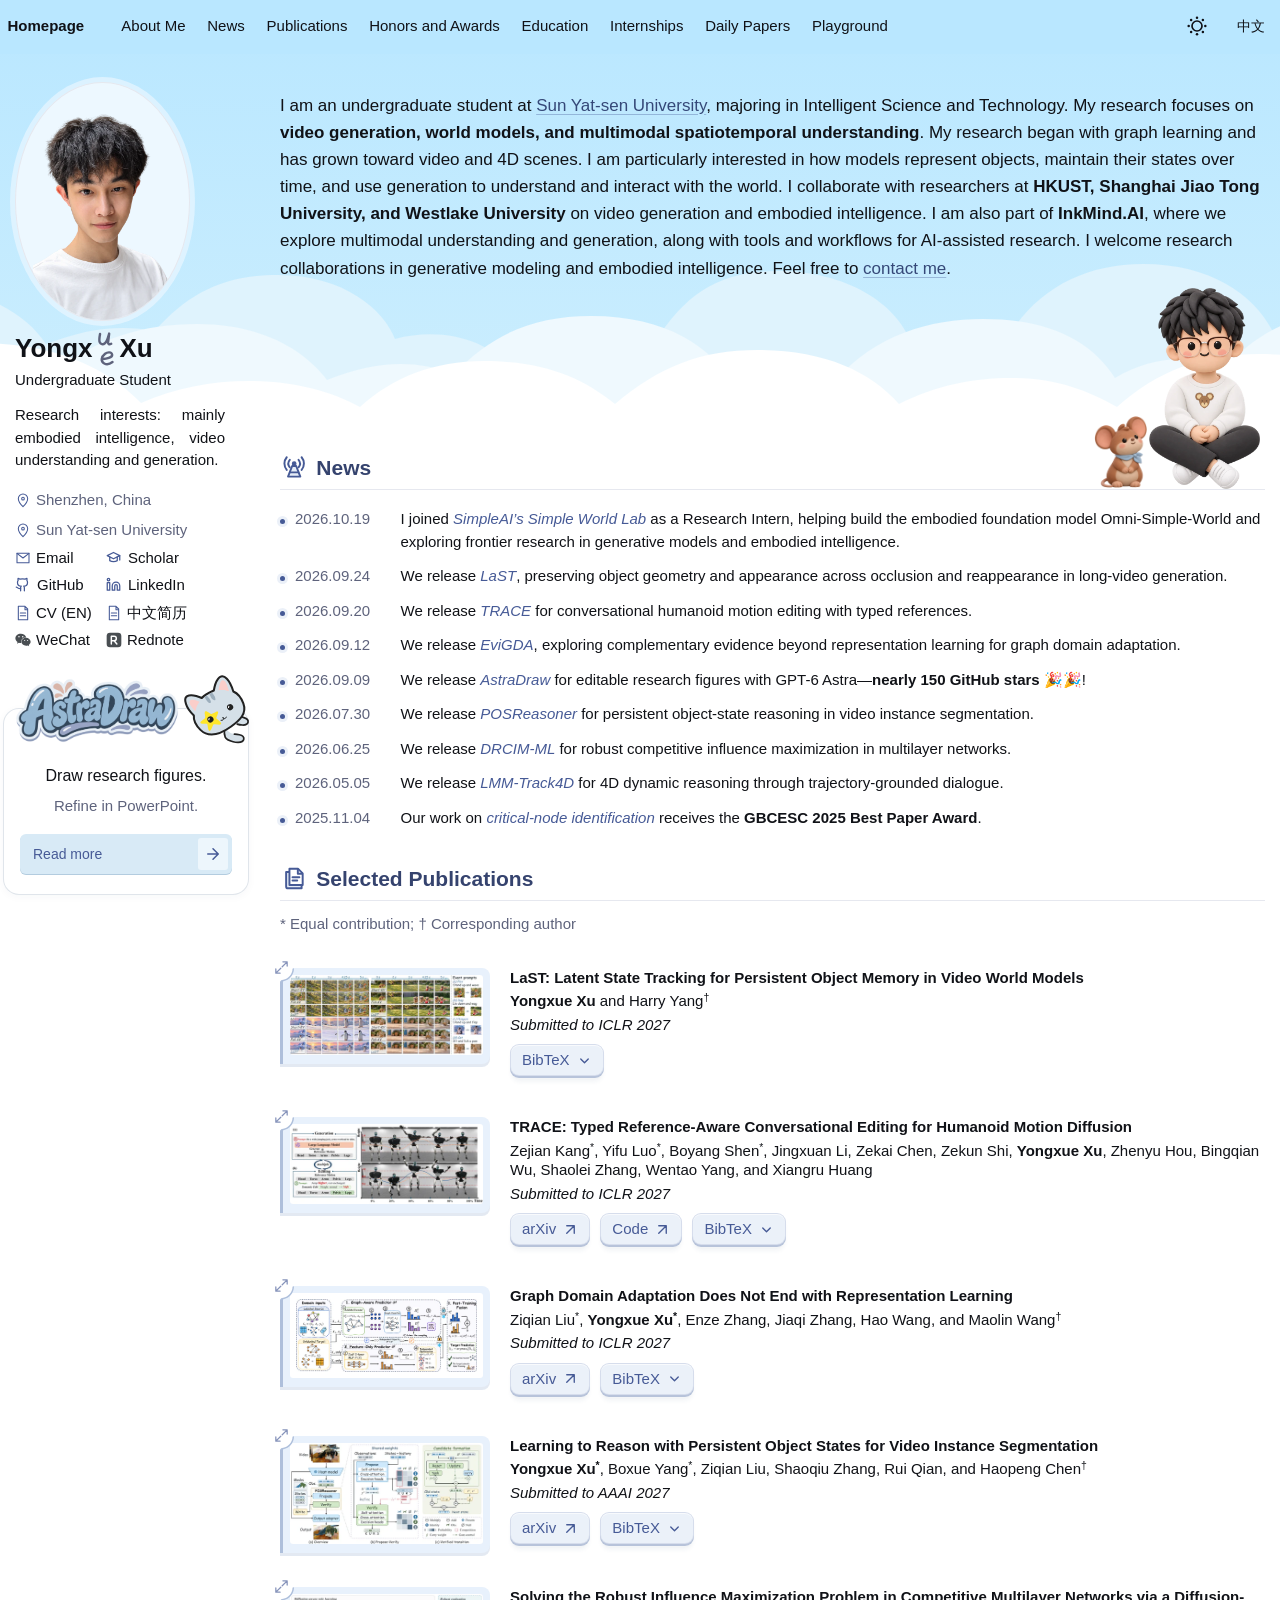
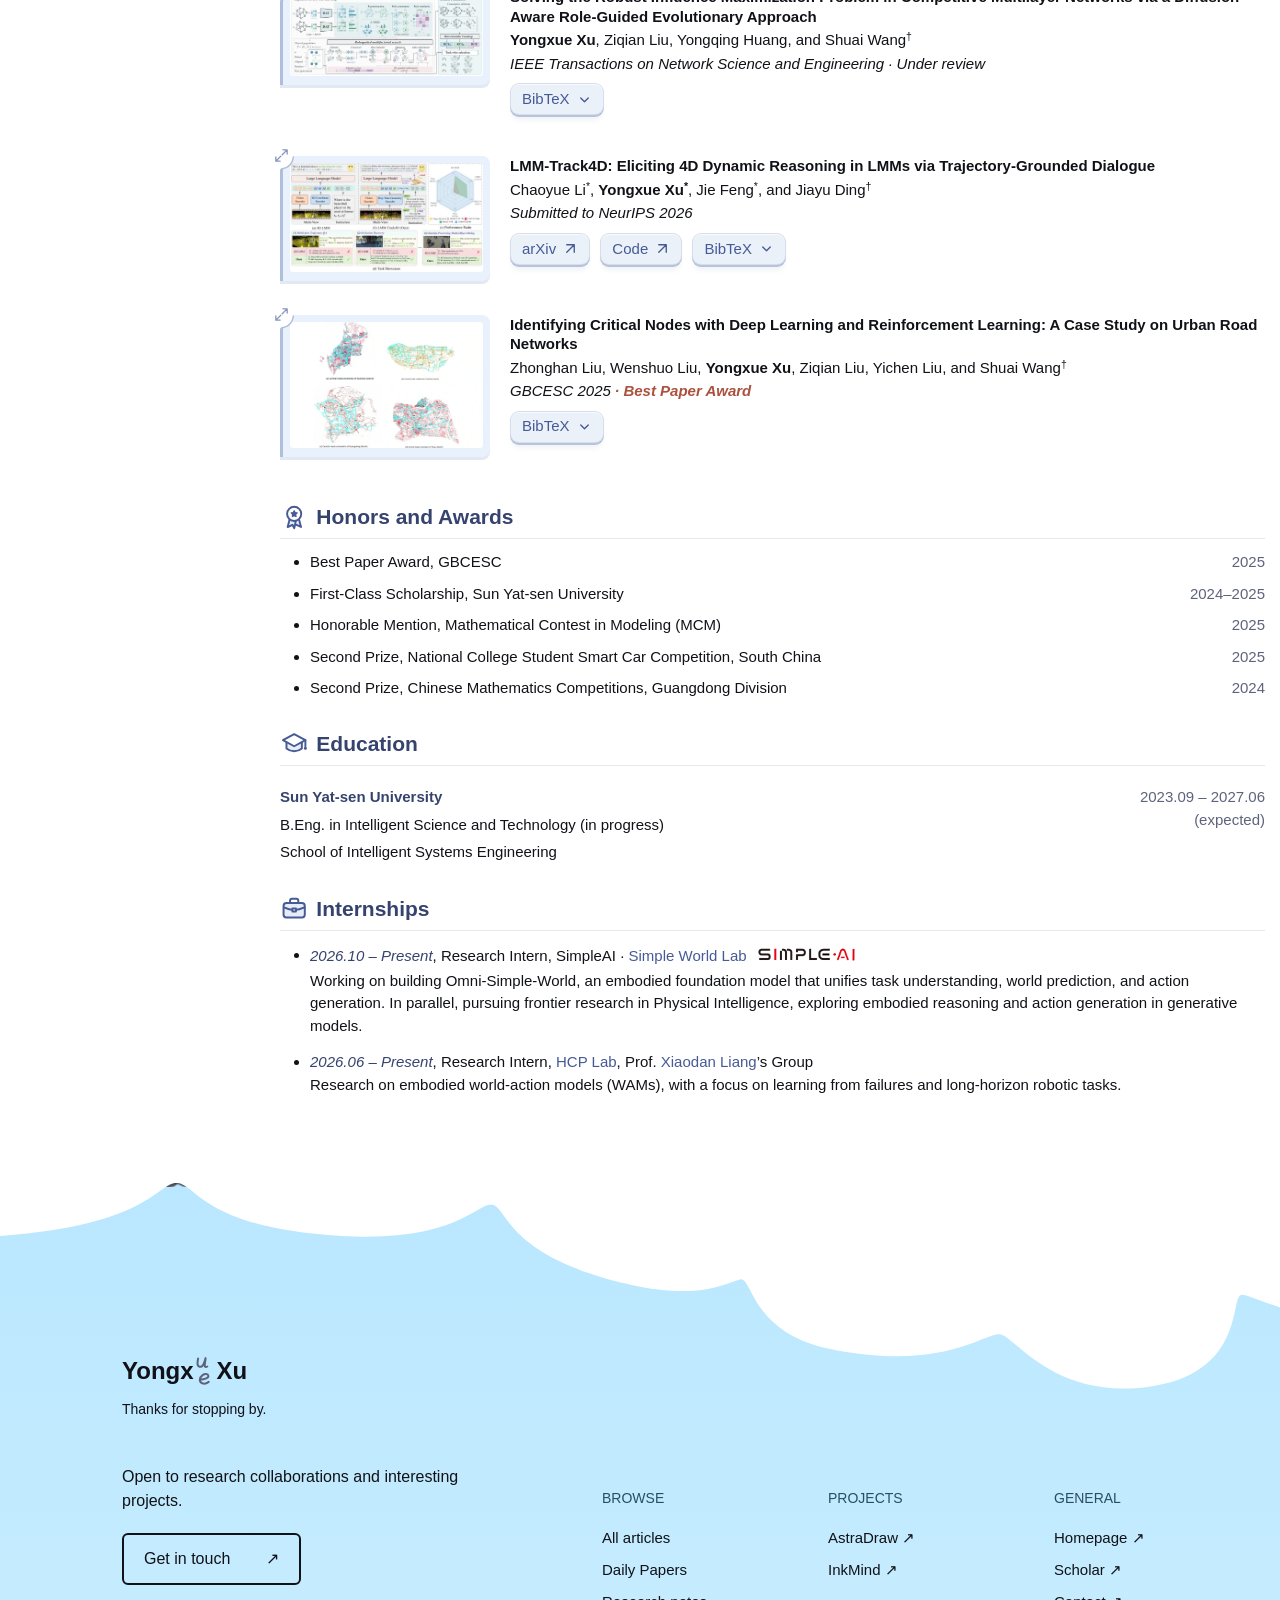
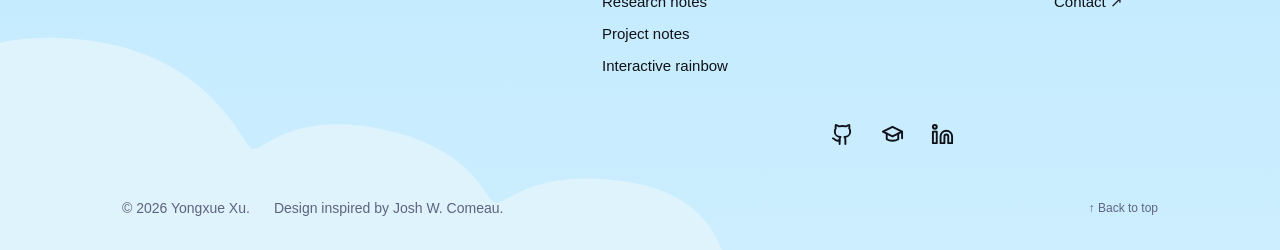
==== index.html @ 85bedcab "Justify research interests and avoid isolated final word" ====
<!doctype html>
<html lang="en"><head><meta charset="utf-8"><meta name="viewport" content="width=device-width, initial-scale=1"><title>Yongxue Xu - Homepage</title>
<meta name="description" content="Yongxue Xu, undergraduate at Sun Yat-sen University. Research in video generation, world models, and multimodal spatiotemporal understanding.">
<meta name="theme-color" content="#ffffff">
<script>(() => {
 let theme;
 try { theme = localStorage.getItem('academic-theme'); } catch {}
 if (theme !== 'light' && theme !== 'dark') theme = matchMedia('(prefers-color-scheme: dark)').matches ? 'dark' : 'light';
 document.documentElement.dataset.theme = theme;
 document.querySelector('meta[name="theme-color"]').content = theme === 'dark' ? '#1c1d20' : '#ffffff';
})();</script><script>try { if (!location.hash && !matchMedia('(prefers-reduced-motion: reduce)').matches && performance.getEntriesByType('navigation')[0]?.type !== 'back_forward') document.documentElement.dataset.homeEntry = 'ready'; } catch {}</script>
<link rel="canonical" href="https://jerrysnow.me/">
<meta property="og:title" content="Yongxue Xu - Homepage">
<meta property="og:description" content="Yongxue Xu, undergraduate at Sun Yat-sen University. Research in video generation, world models, and multimodal spatiotemporal understanding.">
<meta property="og:site_name" content="Yongxue Xu">
<meta property="og:url" content="https://jerrysnow.me/">
<meta property="og:type" content="website">
<script type="application/ld+json">{"@context": "https://schema.org", "@type": "WebSite", "@id": "https://jerrysnow.me/#website", "url": "https://jerrysnow.me/", "name": "Yongxue Xu", "alternateName": ["Yongxue Xu Homepage", "徐永雪"]}</script>
<link rel="icon" href="data:,"><link rel="stylesheet" href="morin-base.css?v=ab1dabcaa3b3"><link rel="stylesheet" href="style.css?v=3f8056dfbc49"><link rel="stylesheet" href="profile.css?v=5d947bba614d"><link rel="stylesheet" href="homepage-figures.css?v=1f57ede3fb94"><link rel="stylesheet" href="homepage-entry.css?v=0b73bcbe3b5f"><link rel="stylesheet" href="homepage-visual.css?v=2f1bb5382aaf"><script src="homepage-entry.js?v=cf152dd2c520" defer></script><script src="profile.js?v=5ad88fb411c4" defer></script><link rel="stylesheet" href="language-control.css?v=ee913818d95e"><link rel="stylesheet" href="homepage-nav.css?v=e2cf972ba251"><script src="homepage-nav.js?v=6d9ad29b4cbf" defer></script><script src="language-control.js?v=cddb643d28ec" defer></script><link rel="stylesheet" href="homepage-project.css?v=684bf86bdc39"><script src="homepage-project.js?v=39450704cdd8" defer></script><link rel="stylesheet" href="homepage-cat.css?v=adfba892cd41"><script src="homepage-cat.js?v=8e66e9520c12" defer></script><script src="paper-controls.js?v=69b3d9bdd065" defer></script><script src="site.js?v=22eb46f49121" defer></script><link rel="stylesheet" href="blog/icons.css?v=ea12366de164"><script src="blog/icons.js?v=697948d222ee" data-icons-scope="homepage" defer></script><link rel="stylesheet" href="blog/character.css?v=40e88186ac13"><link rel="stylesheet" href="blog/footer.css?v=79daea4914ca"><link rel="stylesheet" href="blog/identity.css?v=dd38e2857742"><link rel="stylesheet" href="homepage-icons.css?v=ea20f9d18337"><link rel="stylesheet" href="homepage-landscape.css?v=683fa32b75c2"><script src="blog/reading.js?v=8371930f481e" defer></script><link rel="stylesheet" href="blog/character-details.css?v=2bdf0156736a"><script src="blog/character-interaction.js?v=efecc22e4dc6" defer></script><script src="homepage-landscape.js?v=813610908067" defer></script><link rel="stylesheet" href="homepage-sections.css?v=486183217833"><script src="homepage-sections.js?v=96b10ab59267" defer></script></head>
<body id="top" class="academic-home"><div class="home-atmosphere" aria-hidden="true"><div class="home-horizon"><svg xmlns="http://www.w3.org/2000/svg" class="source-article-cloud" aria-hidden="true" viewBox="0 0 2600 210" width="2600" height="210" fill="none" aria-hidden="true">
<path class="home-cloud-distant" fill="var(--cloud-far)" d="M-100 210V116C-28 116 7 70 88 70C144 70 176 90 203 104C219 51 267 21 330 21C409 21 448 59 465 98C501 73 536 63 578 63C639 63 684 87 706 120C745 105 779 100 815 107C849 68 886 51 938 51C1004 51 1044 86 1055 115C1103 102 1152 117 1172 147C1230 113 1277 107 1315 118C1347 67 1382 47 1438 47C1505 47 1557 79 1571 119C1602 105 1640 105 1667 115C1695 66 1744 40 1803 40C1879 40 1924 79 1938 120C1977 92 2019 90 2052 99C2074 45 2130 19 2194 19C2270 19 2315 62 2328 107C2367 92 2411 100 2444 127C2497 95 2565 97 2700 120V210Z"/>
<path class="home-cloud-middle" fill="var(--cloud)" d="M-100 210V163C-11 163 52 117 141 117C210 117 248 136 280 155C309 109 361 88 416 88C494 88 544 116 565 156C613 131 670 129 715 149C754 114 805 100 857 100C919 100 963 124 987 156C1035 137 1074 135 1114 150C1152 110 1194 92 1251 92C1328 92 1370 124 1393 158C1430 146 1463 146 1496 156C1535 111 1590 95 1643 95C1711 95 1752 118 1775 154C1810 133 1851 129 1886 144C1923 99 1975 85 2027 85C2098 85 2132 119 2156 152C2205 131 2256 138 2282 154C2317 113 2374 100 2425 100C2510 100 2535 139 2570 155C2600 147 2655 155 2700 164V210Z"/>
<path class="home-cloud-front" fill="var(--bg)" d="M-100 210V183C-12 183 43 146 119 146C181 146 221 161 251 181C283 152 320 139 367 139C422 139 461 155 489 178C527 135 577 119 639 119C712 119 766 142 801 179C835 164 871 157 909 157C953 157 991 167 1020 183C1053 153 1094 137 1144 137C1203 137 1242 153 1275 180C1319 143 1360 126 1418 126C1483 126 1530 147 1559 180C1597 161 1633 154 1671 154C1715 154 1747 166 1777 183C1817 147 1862 130 1919 130C1981 130 2028 151 2060 181C2094 164 2132 155 2172 155C2219 155 2254 168 2282 184C2325 150 2369 138 2422 138C2491 138 2532 160 2563 184C2605 172 2649 174 2700 183V210Z"/>
</svg>
</div></div><div class="home-companion"><button class="scene-portrait home-character character-interactive" type="button"><span class="visually-hidden"><span data-en="Say hi to Jerry and give the mouse some cheese" data-zh="向 Jerry 打招呼，给小鼠一块奶酪">Say hi to Jerry and give the mouse some cheese</span></span><span class="character-layer character-layer--day"><img class="character-base" src="/assets/blog-character-white-glasses-v2.webp?v=1342f6666b50" alt="" width="397" height="720" decoding="async" draggable="false"><img class="character-expression" src="/assets/blog-character-white-glasses-happy-v2.webp?v=6861f7c022a5" alt="" width="397" height="720" decoding="async" draggable="false"><img class="character-greeting" src="/assets/character-wave-day.webp?v=d5bb3f0af913" alt="" width="397" height="720" decoding="async" draggable="false"></span><span class="character-layer character-layer--night"><img class="character-base" src="/assets/blog-character-white-glasses-night-v2.webp?v=46f1431ccb46" alt="" width="397" height="720" decoding="async" draggable="false"><img class="character-expression" src="/assets/blog-character-white-glasses-night-happy-v2.webp?v=daa34a20d571" alt="" width="397" height="720" decoding="async" draggable="false"><img class="character-greeting" src="/assets/character-wave-night.webp?v=6e66eee5efd6" alt="" width="397" height="720" decoding="async" draggable="false"></span><span class="character-stitch" aria-hidden="true"><svg class="character-stitch-art" viewBox="0 0 397 720" fill="none" preserveAspectRatio="xMidYMid meet" aria-hidden="true" focusable="false"><svg x="163" y="371" width="71" height="64" viewBox="0 0 64 58" fill="none">
<g stroke-linecap="round" stroke-linejoin="round">
<circle class="stitch-brown" cx="15" cy="16" r="12"/><circle class="stitch-brown" cx="49" cy="16" r="12"/>
<circle class="stitch-cream" cx="15" cy="16" r="7.5"/><circle class="stitch-cream" cx="49" cy="16" r="7.5"/>
<path class="stitch-brown" d="M16 30C16 20 22 14 32 14C42 14 48 20 48 30C48 41 41 50 32 53C23 50 16 41 16 30Z"/>
<path class="stitch-thread" d="M18.5 30C18.5 21.5 23.8 16.5 32 16.5C40.2 16.5 45.5 21.5 45.5 30C45.5 39.5 39.5 47 32 50.3C24.5 47 18.5 39.5 18.5 30Z"/>
<path class="stitch-cream" d="M22 38C24 34 28 35 32 38C36 35 40 34 42 38C44 44 37 49 32 49C27 49 20 44 22 38Z"/>
<path class="stitch-eye" d="M25 29V31M39 29V31"/>
<path class="stitch-nose" d="M29.5 38.5Q32 37 34.5 38.5Q34 42 32 42Q30 42 29.5 38.5Z"/>
</g></svg></svg></span><span class="character-hello" aria-hidden="true"><svg class="character-hello-cloud" viewBox="0 0 180 84" aria-hidden="true" focusable="false"><path d="M25 65C10 68 3 59 7 48C-2 37 5 22 20 22C22 7 40 2 53 11C65 0 86 2 94 11C107 2 128 7 133 18C150 14 163 27 159 40C162 48 169 53 179 52C174 65 161 64 150 59C141 72 123 73 111 66C97 79 77 78 65 69C50 78 34 75 25 65Z"/></svg><span class="character-hello-words"><span class="character-hello-hi">Hi,</span> I’m Jerry</span></span><span class="character-pet" aria-hidden="true"><span class="character-pet-frame character-pet-frame--rest"><img class="character-pet-art character-pet-art--day" src="/assets/mouse-companion-day.webp?v=f9f0299085df" width="470" height="640" alt="" draggable="false" decoding="async"><img class="character-pet-art character-pet-art--night" src="/assets/mouse-companion-night.webp?v=07bb78482b4f" width="470" height="640" alt="" draggable="false" decoding="async"></span><span class="character-pet-frame character-pet-frame--reach"><img class="character-pet-art character-pet-art--day" src="/assets/mouse-reach-day.webp?v=b84851614873" width="470" height="640" alt="" draggable="false" decoding="async"><img class="character-pet-art character-pet-art--night" src="/assets/mouse-reach-night.webp?v=90647d71d297" width="470" height="640" alt="" draggable="false" decoding="async"></span><span class="character-pet-frame character-pet-frame--lift"><img class="character-pet-art character-pet-art--day" src="/assets/mouse-lift-day.webp?v=9487c759bc76" width="470" height="640" alt="" draggable="false" decoding="async"><img class="character-pet-art character-pet-art--night" src="/assets/mouse-lift-night.webp?v=d668a58c2cda" width="470" height="640" alt="" draggable="false" decoding="async"></span><span class="character-pet-frame character-pet-frame--bite"><img class="character-pet-art character-pet-art--day" src="/assets/mouse-bite-day.webp?v=72d7b9c13938" width="470" height="640" alt="" draggable="false" decoding="async"><img class="character-pet-art character-pet-art--night" src="/assets/mouse-bite-night.webp?v=f47627fb4b5b" width="470" height="640" alt="" draggable="false" decoding="async"></span><span class="character-pet-frame character-pet-frame--chew"><img class="character-pet-art character-pet-art--day" src="/assets/mouse-chew-day.webp?v=3548aa931402" width="470" height="640" alt="" draggable="false" decoding="async"><img class="character-pet-art character-pet-art--night" src="/assets/mouse-chew-night.webp?v=f5d43f4fa8fb" width="470" height="640" alt="" draggable="false" decoding="async"></span><span class="character-discovery"><svg viewBox="0 0 24 40" fill="none"><path d="M12 5L12 24" stroke="currentColor" stroke-width="8" stroke-linecap="round"/><circle cx="12" cy="35" r="4" fill="currentColor"/></svg></span></span></button></div><a class="skip-link" href="#content">Skip to content</a>
<div class="masthead"><div class="masthead__inner-wrap"><nav class="greedy-nav" aria-label="Main navigation"><ul class="visible-links"><li class="masthead__menu-item"><a href="#about"><span data-en="Homepage" data-zh="主页">Homepage</span></a></li><li class="masthead__menu-item"><a href="#about"><span data-en="About Me" data-zh="关于我">About Me</span></a></li><li class="masthead__menu-item"><a href="#news"><span data-en="News" data-zh="动态">News</span></a></li><li class="masthead__menu-item"><a href="#publications"><span data-en="Publications" data-zh="论文">Publications</span></a></li><li class="masthead__menu-item"><a href="#honors"><span data-en="Honors and Awards" data-zh="荣誉与奖项">Honors and Awards</span></a></li><li class="masthead__menu-item"><a href="#education"><span data-en="Education" data-zh="教育经历">Education</span></a></li><li class="masthead__menu-item"><a href="#internships"><span data-en="Internships" data-zh="实习经历">Internships</span></a></li><li class="masthead__menu-item"><a href="daily/"><span data-en="Daily Papers" data-zh="每日论文">Daily Papers</span></a></li><li class="masthead__menu-item"><a class="blog-entry" href="blog/" aria-label="Playground"><span class="playground-word">Playground</span><svg class="playground-arrows" viewBox="0 0 36 12" aria-hidden="true"><path class="playground-arrow-main" d="M.75 6h10.5M6 .75 11.25 6 6 11.25"/><path class="playground-chevron playground-chevron--1" d="M15 10 19.5 5.5 15 1"/><path class="playground-chevron playground-chevron--2" d="M23 10 27.5 5.5 23 1"/><path class="playground-chevron playground-chevron--3" d="M31 10 35.5 5.5 31 1"/></svg></a></li></ul></nav><button id="theme-toggle" type="button" aria-label="Switch to dark mode" title="Switch to dark mode"><svg class="theme-icon theme-icon--moon" viewBox="0 0 24 24" fill="none" stroke="currentColor" stroke-width="1.7" stroke-linecap="round" stroke-linejoin="round" aria-hidden="true"><path d="M20.9 13a9 9 0 0 1-9.9-9.9A9 9 0 1 0 20.9 13Z"/></svg><svg class="theme-icon theme-icon--sun" viewBox="0 0 24 24" fill="none" stroke="currentColor" stroke-width="1.7" stroke-linecap="round" aria-hidden="true"><circle cx="12" cy="12" r="4"/><path d="M12 2v2m0 16v2M2 12h2m16 0h2M4.93 4.93l1.42 1.42m11.3 11.3 1.42 1.42M4.93 19.07l1.42-1.42m11.3-11.3 1.42-1.42"/></svg></button><button id="language" type="button" aria-label="切换到中文">中文</button></div></div>
<div id="main"><aside class="sidebar sticky" aria-label="Profile"><div class="profile_box"><div class="author__avatar"><div class="portrait-scene"><button class="portrait-toggle" type="button" aria-label="Show emoji portrait and university emblems" aria-pressed="false" aria-controls="profile-universities"><span class="portrait-frame"><img class="portrait portrait--photo" src="assets/previews/portrait-cv-480.webp?v=18deb32e2d54" srcset="assets/previews/portrait-cv-480.webp?v=18deb32e2d54 480w, assets/previews/portrait-cv-960.webp?v=3ec9421d5882 960w" sizes="(max-width:540px) 112px, (max-width:924px) 145px, (max-width:1279px) 160px, 175px" width="960" height="1280" alt="Yongxue Xu" fetchpriority="high" decoding="async"><img class="portrait portrait--extension" src="assets/previews/portrait-shirt-extension-v1-480.webp?v=e26aaf79d442" srcset="assets/previews/portrait-shirt-extension-v1-480.webp?v=e26aaf79d442 480w, assets/previews/portrait-shirt-extension-v1-960.webp?v=b915f8c48ef7 960w" sizes="(max-width:540px) 112px, (max-width:924px) 145px, (max-width:1279px) 160px, 175px" width="960" height="320" alt="" aria-hidden="true" decoding="async"><img class="portrait portrait--memoji" src="assets/previews/portrait-memoji-transparent-v1-480.webp?v=f8726b33f150" srcset="assets/previews/portrait-memoji-transparent-v1-480.webp?v=f8726b33f150 480w, assets/previews/portrait-memoji-transparent-v1-960.webp?v=01e0b23c78b8 960w" sizes="(max-width:540px) 112px, (max-width:924px) 145px, (max-width:1279px) 160px, 175px" width="960" height="1280" alt="" aria-hidden="true" decoding="async"></span><span class="portrait-sparkle" aria-hidden="true">✨</span></button><div id="profile-universities" class="portrait-universities" aria-hidden="true" inert><a class="portrait-university portrait-university--sjtu" href="https://www.sjtu.edu.cn/" target="_blank" rel="noopener noreferrer" aria-label="Shanghai Jiao Tong University" data-school-en="Shanghai Jiao Tong University" data-school-zh="上海交通大学" tabindex="-1"><span class="badge-response"><span class="badge-float"><img src="assets/universities/sjtu.svg?v=6ba82c7d992d" alt="" width="96" height="96"></span></span></a><a class="portrait-university portrait-university--westlake" href="https://www.westlake.edu.cn/" target="_blank" rel="noopener noreferrer" aria-label="Westlake University" data-school-en="Westlake University" data-school-zh="西湖大学" tabindex="-1"><span class="badge-response"><span class="badge-float"><img src="assets/universities/westlake.png?v=ed78d9d8a744" alt="" width="96" height="96"></span></span></a><a class="portrait-university portrait-university--sysu" href="https://www.sysu.edu.cn/" target="_blank" rel="noopener noreferrer" aria-label="Sun Yat-sen University" data-school-en="Sun Yat-sen University" data-school-zh="中山大学" tabindex="-1"><span class="badge-response"><span class="badge-float"><img src="assets/universities/sysu.png?v=e0b31f335ef3" alt="" width="96" height="96"></span></span></a><a class="portrait-university portrait-university--hkust" href="https://hkust.edu.hk/" target="_blank" rel="noopener noreferrer" aria-label="Hong Kong University of Science and Technology" data-school-en="Hong Kong University of Science and Technology" data-school-zh="香港科技大学" tabindex="-1"><span class="badge-response"><span class="badge-float"><img src="assets/universities/hkust.svg?v=ba46fa341555" alt="" width="96" height="96"></span></span></a></div></div></div>
<div class="author__content"><h1 class="author__name"><a class="identity identity--profile" href="/blog/" aria-label="Yongxue Xu — Blog"><span>Yongx</span><span class="name-monogram"><span class="name-monogram-text">ue</span><svg class="name-letter-u" width="16" height="14" viewBox="0 0 16 14" fill="none" aria-hidden="true" focusable="false"><path d="M3.1 2.5C2.7 4.6 2.1 7.4 2.8 9.2C3.4 10.9 5.5 11.4 7.1 10.1C9.1 8.5 9.8 4.9 10.6 2.1L9.7 9.4C9.6 10.8 10.6 11.5 12.3 10.5"/></svg><svg class="name-letter-e" width="16" height="14" viewBox="0 0 16 14" fill="none" aria-hidden="true" focusable="false"><path d="M3.2 7.4C6.4 7.6 11.8 6.2 11.4 3.8C11 1.5 7.7 1.5 5.6 3.1C2.2 5.7 1.9 9.6 4.9 11.1C7 12.2 9.5 11.6 11.7 9.9"/></svg></span><span>Xu</span></a></h1><p class="author__bio"><span data-en="Undergraduate Student" data-zh="本科生">Undergraduate Student</span></p></div>
<div class="author__urls-wrapper"><p class="research-interests"><span data-en="Research interests: mainly embodied intelligence, video understanding and generation." data-zh="研究兴趣主要包括具身智能、视频理解与生成。">Research interests: mainly embodied intelligence, video understanding and generation.</span></p><ul class="author__urls social-icons">
<li class="profile-location"><svg class="contact-icon" viewBox="0 0 24 24" fill="none" stroke="currentColor" stroke-width="1.6" stroke-linecap="round" stroke-linejoin="round" aria-hidden="true"><path d="M19 10c0 5-7 12-7 12S5 15 5 10a7 7 0 1 1 14 0Z"/><circle cx="12" cy="10" r="2"/></svg><span data-en="Shenzhen, China" data-zh="中国 · 深圳">Shenzhen, China</span></li>
<li class="profile-university"><a href="https://www.sysu.edu.cn/" target="_blank" rel="noopener"><svg class="contact-icon" viewBox="0 0 24 24" fill="none" stroke="currentColor" stroke-width="1.6" stroke-linecap="round" stroke-linejoin="round" aria-hidden="true"><path d="M19 10c0 5-7 12-7 12S5 15 5 10a7 7 0 1 1 14 0Z"/><circle cx="12" cy="10" r="2"/></svg><span data-en="Sun Yat-sen University" data-zh="中山大学">Sun Yat-sen University</span></a></li>
<li><a href="mailto:jiangjiangcheng753@gmail.com"><svg class="contact-icon" viewBox="0 0 24 24" fill="none" stroke="currentColor" stroke-width="1.6" stroke-linecap="round" stroke-linejoin="round" aria-hidden="true"><path d="M3 5h18v14H3z"/><path d="m3 5 9 7 9-7"/></svg>Email</a></li>
<li><a data-blog-social="scholar" href="https://scholar.google.com/citations?user=8PtwUrkAAAAJ&amp;hl=en" target="_blank" rel="noopener" aria-label="Google Scholar" title="Google Scholar"><svg class="contact-icon" viewBox="0 0 24 24" fill="none" stroke="currentColor" stroke-width="1.6" stroke-linecap="round" stroke-linejoin="round" aria-hidden="true"><path d="m2 9 10-5 10 5-10 5-10-5Z"/><path d="M6 11v6c4 3 8 3 12 0v-6M22 9v8"/></svg>Scholar</a></li>
<li><a data-blog-social="github" href="https://github.com/IamJerryXu" target="_blank" rel="noopener"><svg class="contact-icon" viewBox="0 0 24 24" fill="none" stroke="currentColor" stroke-width="1.6" stroke-linecap="round" stroke-linejoin="round" aria-hidden="true"><path d="M9 19c-5 2-5-2-7-2m14 5v-4c0-1-.3-2-1-2.5 3-.4 6-1.5 6-6A5 5 0 0 0 19.5 6c.2-1 .2-2-.2-3 0 0-1.3-.4-4.3 1a15 15 0 0 0-6 0C6 2.6 4.7 3 4.7 3c-.4 1-.4 2-.2 3A5 5 0 0 0 3 9.5c0 4.5 3 5.6 6 6-.7.5-1 1.5-1 2.5v4"/></svg>GitHub</a></li>
<li><a data-blog-social="linkedin" href="https://www.linkedin.com/in/%E6%B0%B8%E9%9B%AA-%E5%BE%90-6340a4415/" target="_blank" rel="noopener"><svg class="contact-icon" viewBox="0 0 24 24" fill="none" stroke="currentColor" stroke-width="1.6" stroke-linecap="round" stroke-linejoin="round" aria-hidden="true"><rect x="3" y="3" width="18" height="18" rx="2"/><path d="M7 10v7M7 7v.2M11 17v-7m0 3c0-4 6-4 6 0v4"/></svg>LinkedIn</a></li>
<li><a href="cv/en/" target="_blank" rel="noopener"><svg class="contact-icon" viewBox="0 0 24 24" fill="none" stroke="currentColor" stroke-width="1.6" stroke-linecap="round" stroke-linejoin="round" aria-hidden="true"><path d="M5 2h10l4 4v16H5zM15 2v5h4M8 12h8M8 16h8"/></svg>CV (EN)</a></li>
<li><a href="cv/zh/" target="_blank" rel="noopener" lang="zh-CN"><svg class="contact-icon" viewBox="0 0 24 24" fill="none" stroke="currentColor" stroke-width="1.6" stroke-linecap="round" stroke-linejoin="round" aria-hidden="true"><path d="M5 2h10l4 4v16H5zM15 2v5h4M8 12h8M8 16h8"/></svg>中文简历</a></li>
<li><button id="wechat-open" type="button" aria-haspopup="dialog" aria-controls="wechat-dialog"><img class="contact-icon" src="assets/wechat.svg" alt="" aria-hidden="true"><span data-en="WeChat" data-zh="微信">WeChat</span></button></li>
<li><a href="https://xhslink.cn/o/60IapESrKEh" target="_blank" rel="noopener noreferrer"><img class="contact-icon" src="assets/rednote.svg" alt="" aria-hidden="true"><span data-en="Rednote" data-zh="小红书">Rednote</span></a></li>
</ul></div>
<section class="home-project-note home-project-promo" aria-labelledby="home-project-heading"><button class="home-cat-button" type="button"><span class="visually-hidden"><span data-en="Pet the gray cat" data-zh="摸摸小灰猫">Pet the gray cat</span></span><!-- Cat geometry and expressions adapted from Josh W. Comeau, /about-josh/. Gray palette and narrow-column layout adapted for this site. -->
<svg xmlns="http://www.w3.org/2000/svg" viewBox="0 0 399 410" fill="none" class="home-cat-art" aria-hidden="true" focusable="false" style="--color-outline:#222;overflow:visible" data-source="https://www.joshwcomeau.com/about-josh/">
  <g id="home-cat-fixed-paws">
    <path fill="#d5e0e8" d="M350.844 376.47c-4.779 29.526-96.148 5.616-96.148 5.616l-16-33 6-41.5S252.824 329.583 281 344c35 0 72.133 18.331 69.844 32.47z" />
    <path stroke="var(--color-outline)" stroke-linecap="round" stroke-linejoin="round" stroke-width="10" d="M296.06 347.518s59.563-.574 54.784 28.952c-4.779 29.526-62.617 15.22-62.617 15.22s-39.03-10.104-46.531-27.104c-7.5-17-4-50-4-50" />
    <path fill="#d5e0e8" d="M375.738 277.062c-6.754 29.138-63.499 10.973-63.499 10.973l10.787-43.544s59.466 3.433 52.712 32.571z" />
    <path stroke="var(--color-outline)" stroke-linecap="round" stroke-linejoin="round" stroke-width="10" d="M312.239 288.035s56.745 18.165 63.499-10.973c6.754-29.138-52.712-32.571-52.712-32.571" />
  </g>
  <g id="home-cat-head" class="home-cat-head" style="transform-origin:center center">
    <g id="home-cat-head-base">
      <path fill="#d5e0e8" stroke="var(--color-outline)" stroke-linecap="round" stroke-linejoin="round" stroke-width="12" d="M274.468 303.833c-60.778 43.563-129.657 65.408-178.119 18.305-26.47-25.729-42.082-49.209-38.523-84.759 0 0-37.906-37.801-46.532-69.205-2.506-9.126-4.576-13.051-4.23-23.862.178-5.547.863-9.34 4.594-13.45 3.29-3.626 3.88-4.176 7.277-6.287 27.27-16.945 85.464 10.596 85.464 10.596 12.343-13.177 48.735-34.45 64.037-41.187a117.579 117.579 0 016.462-2.618s7.051-45.275 23.845-67.732c3.92-5.243 7.63-9.46 13.442-12.473 4.667-2.42 6.793-3.702 12.039-3.36 7.976.52 18.023 5.12 27.152 14.328 21.538 21.729 38.142 74.419 38.142 74.419 33.625 14.091 46.474 37.476 58.623 69.682 22.716 60.217-21.362 100.11-73.673 137.603z" />
      <path fill="#FFE62A" d="M121.285 226.052l2.934 18.675s.195 1.469-.02 4.328c-.295 3.932-4.711 7.243-4.711 7.243l-18.487 14.723s-5.796 5.247-4.917 9.529c.946 4.603 11.435 5.835 11.435 5.835l23.879-.812s1.811-.574 4.525 2.05c2.714 2.623 3.176 19.065 6.392 29.473 1.495 4.839 3.745 10.436 8.427 10.947 5.173.565 10.48-11.912 10.48-11.912l7.247-17.988s2.917-6.874 4.457-8.164c2.179-1.825 9.616-.581 9.616-.581l26.047 2.163s7.636-.971 9.233-5.197c1.685-4.46-5.449-12.258-5.449-12.258s-7.962-7.281-14.755-12.41l-.153-.116c-2.508-1.893-7.71-5.82-7.984-7.235-.28-1.444 6.518-19.16 6.518-19.16 1.423-4.965 6.914-15.509 3.452-18.862-2.496-2.417-7.195-1.474-12.77.377-5.575 1.852-18.327 9.235-18.327 9.235s-6.735 2.985-9.502 2.662c-2.476-.289-5.152-2.187-5.152-2.187l-15.996-10.56s-8.083-4.952-12.413-2.536c-4.563 2.545-4.006 12.738-4.006 12.738z" />
      <path fill="#FBCECA" d="M37.232 175.569c9.985 16.071 29.58 38.132 29.58 38.132s5.462-22.101 9.784-32.569c3.9-9.444 15.327-23.651 15.327-23.651s-38.205-19.234-54.514-9.1c0 0-10.162 11.118-.177 27.188zM245.347 44.637c8.883 16.705 19.002 51.084 19.002 51.084s-19.89-5.545-31.096-7.073c-10.111-1.378-30.042.504-30.042.504s4.152-48.922 21.071-57.916c0 0 12.181-3.304 21.065 13.401z" />
    </g>
    <g id="home-cat-normal" class="home-cat-expression home-cat-normal">
      <circle cx="155.264" cy="260.614" r="18" fill="var(--color-outline)" transform="rotate(-31.855 155.264 260.614)" />
      <circle cx="270.781" cy="188.838" r="18" fill="var(--color-outline)" transform="rotate(-31.855 270.781 188.838)" />
      <path stroke="#fff" stroke-linecap="round" stroke-width="6" d="M146.036 262.816s-.397-1.904.201-4.05c.528-1.895 1.407-2.836 1.407-2.836" />
      <path stroke="#fff" stroke-linecap="round" stroke-width="6" d="M261.553 191.04s-.397-1.904.201-4.049c.529-1.896 1.408-2.837 1.408-2.837" />
      <path stroke="#000" stroke-linecap="round" stroke-linejoin="round" stroke-width="5" d="M217.525 266.078s11.053.41 13.475-4.841c2.146-4.654-3.2-12.728-3.2-12.728s6.088 7.999 11.269 7.715c5.202-.286 9.034-9.146 9.034-9.146" />
    </g>
    <g id="home-cat-happy" class="home-cat-expression home-cat-happy">
      <path stroke="var(--color-outline)" stroke-linecap="round" stroke-width="10" d="M261.103 201.517s-5.373-17.544 3.012-23.054c8.385-5.509 22.359 7.292 22.359 7.292M145.58 273.284s-5.895-17.201 3.012-23.054c8.908-5.853 22.36 7.292 22.36 7.292" />
      <path fill="#222" stroke="#222" d="M241.341 270.302c-8.392 6.39-14.988-4.228-14.988-4.228l5.489-11.062 12.349-.019s5.541 8.919-2.85 15.309z" />
      <path fill="#FF9BA7" d="M241.16 258.641c2.332 3.753.885 6.514-1.93 8.263-2.815 1.749-5.931 1.823-8.263-1.93-2.331-3.753-1.94-8.213.875-9.962 2.815-1.749 6.987-.124 9.318 3.629z" />
      <path stroke="#000" stroke-linecap="round" stroke-linejoin="round" stroke-width="5" d="M217.525 266.078s11.053.41 13.475-4.841c2.146-4.654-3.2-12.728-3.2-12.728s6.088 7.999 11.269 7.715c5.202-.286 9.034-9.146 9.034-9.146" />
    </g>
    <g id="home-cat-playful" class="home-cat-expression home-cat-playful">
      <circle cx="155.264" cy="260.614" r="18" fill="var(--color-outline)" transform="rotate(-31.855 155.264 260.614)" />
      <circle cx="270.781" cy="188.838" r="18" fill="var(--color-outline)" transform="rotate(-31.855 270.781 188.838)" />
      <path fill="var(--color-outline)" stroke="#FFE62A" stroke-linecap="round" stroke-width="4" d="M133.292 233.912a6 6 0 10-.613 11.984l43.772 2.239a6 6 0 00.613-11.984l-43.772-2.239z" />
      <path fill="var(--color-outline)" stroke="#d5e0e8" stroke-linecap="round" stroke-width="4" d="M240.665 198.667a6 6 0 0011.312 4.005l14.628-41.316a6 6 0 00-11.312-4.005l-14.628 41.316z" />
      <path stroke="var(--color-outline)" stroke-linecap="round" stroke-width="6" d="M229.53 239.92c-7.904.659-17.202 5.019-15.148 11.299 1.61 4.924 9.162 6.158 12.348 6.461.691.066 1.171.782.975 1.448-.924 3.136-2.431 10.696 4.223 11.415 8.417.911 10.515-9.837 10.515-9.837" />
    </g>
    <g id="home-cat-forehead-stripes">
      <path fill="#9caebc" d="M143.161 160.731c-10.609-7.581-23.023-31.06-23.023-31.06s3.91-3.612 6.679-5.539c2.427-1.688 6.51-3.844 6.51-3.844s20.42 18.604 23.37 32.45c.953 4.474 1.849 8.219-.752 10.81-3.256 3.244-8.316.376-12.784-2.817zM169.264 144.092c-10.337-8.398-20.028-33.143-20.028-33.143s4.438-2.596 7.376-4.253c2.575-1.452 7.234-3.56 7.234-3.56s18.321 19.668 20.017 34.1c.534 4.543 1.397 8.197-1.436 10.532-3.548 2.922-8.9-.213-13.163-3.676z" />
    </g>
  </g>
</svg></button><h2 id="home-project-heading" class="astra-promo-heading"><a class="astra-sticker" href="/blog/astradraw/"><img class="astra-word astra-sticker-image" src="assets/astradraw-sticker-soft-blue-v2.webp" width="1774" height="887" alt="AstraDraw" decoding="async"></a></h2><p class="astra-summary"><span class="astra-summary-lead"><span data-en="Draw research figures." data-zh="用 Astra 画科研图。">Draw research figures.</span></span><span class="astra-summary-detail"><span data-en="Refine in PowerPoint." data-zh="在 PowerPoint 中细修。">Refine in PowerPoint.</span></span></p><div class="astra-promo-action"><a class="astra-promo-link" href="/blog/astradraw/"><span aria-hidden="true"><svg viewBox="0 0 24 24" fill="none" stroke="currentColor" stroke-width="2" stroke-linecap="round" stroke-linejoin="round"><path d="M5 12h13m-6-7 7 7-7 7"/></svg></span><span><span data-en="Read more" data-zh="了解更多">Read more</span></span></a></div></section>
</div></aside>
<main class="page" id="content"><div class="page__inner-wrap"><div class="page__content">
<section id="about" aria-label="About Me"><p><span data-en="I am an undergraduate student at &lt;a href=&quot;https://www.sysu.edu.cn/&quot; target=&quot;_blank&quot; rel=&quot;noopener&quot;&gt;Sun Yat-sen University&lt;/a&gt;, majoring in Intelligent Science and Technology. My research focuses on &lt;strong&gt;video generation, world models, and multimodal spatiotemporal understanding&lt;/strong&gt;." data-zh="我是&lt;a href=&quot;https://www.sysu.edu.cn/&quot; target=&quot;_blank&quot; rel=&quot;noopener&quot;&gt;中山大学&lt;/a&gt;智能科学与技术专业本科生，研究兴趣主要集中在&lt;strong&gt;视频生成、世界模型与多模态时空理解&lt;/strong&gt;。">I am an undergraduate student at <a href="https://www.sysu.edu.cn/" target="_blank" rel="noopener">Sun Yat-sen University</a>, majoring in Intelligent Science and Technology. My research focuses on <strong>video generation, world models, and multimodal spatiotemporal understanding</strong>.</span> <span data-en="My research began with graph learning and has grown toward video and 4D scenes. I am particularly interested in how models represent objects, maintain their states over time, and use generation to understand and interact with the world." data-zh="我的研究从图学习出发，逐渐延伸到视频与 4D 场景。我关注模型如何表示对象、持续维护对象状态，以及如何通过生成来理解世界并与之交互。">My research began with graph learning and has grown toward video and 4D scenes. I am particularly interested in how models represent objects, maintain their states over time, and use generation to understand and interact with the world.</span> <span data-en="I collaborate with researchers at &lt;strong&gt;HKUST, Shanghai Jiao Tong University, and Westlake University&lt;/strong&gt; on video generation and embodied intelligence. I am also part of &lt;strong&gt;InkMind.AI&lt;/strong&gt;, where we explore multimodal understanding and generation, along with tools and workflows for AI-assisted research." data-zh="目前，我与&lt;strong&gt;香港科技大学、上海交通大学和西湖大学&lt;/strong&gt;的研究者合作，开展视频生成与具身智能研究。我也是 &lt;strong&gt;InkMind.AI&lt;/strong&gt; 的一员，与伙伴们共同探索多模态理解与生成，以及 AI 辅助科研工具与工作流。">I collaborate with researchers at <strong>HKUST, Shanghai Jiao Tong University, and Westlake University</strong> on video generation and embodied intelligence. I am also part of <strong>InkMind.AI</strong>, where we explore multimodal understanding and generation, along with tools and workflows for AI-assisted research.</span> <span data-en="I welcome research collaborations in generative modeling and embodied intelligence. Feel free to &lt;a href=&quot;mailto:jiangjiangcheng753@gmail.com&quot;&gt;contact me&lt;/a&gt;." data-zh="欢迎生成式模型与具身智能方向的科研合作，欢迎通过&lt;a href=&quot;mailto:jiangjiangcheng753@gmail.com&quot;&gt;邮件联系我&lt;/a&gt;。">I welcome research collaborations in generative modeling and embodied intelligence. Feel free to <a href="mailto:jiangjiangcheng753@gmail.com">contact me</a>.</span></p></section>
<section id="news"><h2><span data-en="News" data-zh="动态">News</span></h2><ul class="news-list"><li><time datetime="2026-10-19">2026.10.19</time><div><span data-en="I joined &lt;a href=&quot;https://cloud.simpleai.tech/simple-world-lab/&quot; target=&quot;_blank&quot; rel=&quot;noopener noreferrer&quot;&gt;SimpleAI’s Simple World Lab&lt;/a&gt; as a Research Intern, helping build the embodied foundation model Omni-Simple-World and exploring frontier research in generative models and embodied intelligence." data-zh="加入 &lt;a href=&quot;https://cloud.simpleai.tech/simple-world-lab/&quot; target=&quot;_blank&quot; rel=&quot;noopener noreferrer&quot;&gt;SimpleAI · Simple World Lab&lt;/a&gt; 担任研究实习生，参与构建具身基础模型 Omni-Simple-World，并开展生成式模型与具身智能方向的前沿研究。">I joined <a href="https://cloud.simpleai.tech/simple-world-lab/" target="_blank" rel="noopener noreferrer">SimpleAI’s Simple World Lab</a> as a Research Intern, helping build the embodied foundation model Omni-Simple-World and exploring frontier research in generative models and embodied intelligence.</span></div></li><li><time datetime="2026-09-24">2026.09.24</time><div><span data-en="We release &lt;a href=&quot;#last&quot;&gt;LaST&lt;/a&gt;, preserving object geometry and appearance across occlusion and reappearance in long-video generation." data-zh="我们发布了 &lt;a href=&quot;#last&quot;&gt;LaST&lt;/a&gt;，在长视频生成中保持对象遮挡或离开视野后重现时的几何与外观一致性。">We release <a href="#last">LaST</a>, preserving object geometry and appearance across occlusion and reappearance in long-video generation.</span></div></li><li><time datetime="2026-09-20">2026.09.20</time><div><span data-en="We release &lt;a href=&quot;#trace&quot;&gt;TRACE&lt;/a&gt; for conversational humanoid motion editing with typed references." data-zh="我们发布了 &lt;a href=&quot;#trace&quot;&gt;TRACE&lt;/a&gt;，通过类型化参照实现对话式人形动作编辑。">We release <a href="#trace">TRACE</a> for conversational humanoid motion editing with typed references.</span></div></li><li><time datetime="2026-09-12">2026.09.12</time><div><span data-en="We release &lt;a href=&quot;#evigda&quot;&gt;EviGDA&lt;/a&gt;, exploring complementary evidence beyond representation learning for graph domain adaptation." data-zh="我们发布了 &lt;a href=&quot;#evigda&quot;&gt;EviGDA&lt;/a&gt;，通过互补证据融合，将图领域适应延伸到表示学习之外。">We release <a href="#evigda">EviGDA</a>, exploring complementary evidence beyond representation learning for graph domain adaptation.</span></div></li><li><time datetime="2026-09-09">2026.09.09</time><div><span data-en="We release &lt;a href=&quot;https://github.com/IamJerryXu/AstraDraw&quot; target=&quot;_blank&quot; rel=&quot;noopener noreferrer&quot;&gt;AstraDraw&lt;/a&gt; for editable research figures with GPT-6 Astra—&lt;strong&gt;nearly 150 GitHub stars&lt;/strong&gt; 🎉🎉!" data-zh="我们发布了 &lt;a href=&quot;https://github.com/IamJerryXu/AstraDraw&quot; target=&quot;_blank&quot; rel=&quot;noopener noreferrer&quot;&gt;AstraDraw&lt;/a&gt;，面向 GPT-6 Astra 的可编辑科研绘图工作流，已收获&lt;strong&gt;近 150 GitHub stars&lt;/strong&gt; 🎉🎉！">We release <a href="https://github.com/IamJerryXu/AstraDraw" target="_blank" rel="noopener noreferrer">AstraDraw</a> for editable research figures with GPT-6 Astra—<strong>nearly 150 GitHub stars</strong> 🎉🎉!</span></div></li><li><time datetime="2026-07-30">2026.07.30</time><div><span data-en="We release &lt;a href=&quot;#posreasoner&quot;&gt;POSReasoner&lt;/a&gt; for persistent object-state reasoning in video instance segmentation." data-zh="我们发布了 &lt;a href=&quot;#posreasoner&quot;&gt;POSReasoner&lt;/a&gt;，通过持久对象状态推理改善视频实例分割中的身份保持。">We release <a href="#posreasoner">POSReasoner</a> for persistent object-state reasoning in video instance segmentation.</span></div></li><li><time datetime="2026-06-25">2026.06.25</time><div><span data-en="We release &lt;a href=&quot;#influence&quot;&gt;DRCIM-ML&lt;/a&gt; for robust competitive influence maximization in multilayer networks." data-zh="我们发布了 &lt;a href=&quot;#influence&quot;&gt;DRCIM-ML&lt;/a&gt;，研究多层网络中的鲁棒竞争影响力最大化。">We release <a href="#influence">DRCIM-ML</a> for robust competitive influence maximization in multilayer networks.</span></div></li><li><time datetime="2026-05-05">2026.05.05</time><div><span data-en="We release &lt;a href=&quot;#track4d&quot;&gt;LMM-Track4D&lt;/a&gt; for 4D dynamic reasoning through trajectory-grounded dialogue." data-zh="我们发布了 &lt;a href=&quot;#track4d&quot;&gt;LMM-Track4D&lt;/a&gt;，通过轨迹对话实现 4D 动态推理。">We release <a href="#track4d">LMM-Track4D</a> for 4D dynamic reasoning through trajectory-grounded dialogue.</span></div></li><li><time datetime="2025-11-04">2025.11.04</time><div><span data-en="Our work on &lt;a href=&quot;#road&quot;&gt;critical-node identification&lt;/a&gt; receives the &lt;strong&gt;GBCESC 2025 Best Paper Award&lt;/strong&gt;." data-zh="我们的&lt;a href=&quot;#road&quot;&gt;关键节点识别&lt;/a&gt;研究获得 &lt;strong&gt;GBCESC 2025 最佳论文奖&lt;/strong&gt;。">Our work on <a href="#road">critical-node identification</a> receives the <strong>GBCESC 2025 Best Paper Award</strong>.</span></div></li></ul></section>
<section id="publications"><h2><span data-en="Selected Publications" data-zh="代表论文">Selected Publications</span></h2><p class="publication-note"><span data-en="* Equal contribution; † Corresponding author" data-zh="* 共同一作；† 通讯作者">* Equal contribution; † Corresponding author</span></p><article class="paper" id="last">
 <button class="figure-button" type="button" data-figure="assets/last-demo.png" data-caption="LaST: Latent State Tracking for Persistent Object Memory in Video World Models" aria-label="Enlarge figure: LaST"><span class="figure-curl" aria-hidden="true"></span><img src="assets/previews/last-420.webp?v=36189abf19d5" srcset="assets/previews/last-420.webp?v=36189abf19d5 420w, assets/previews/last-630.webp?v=d62a67b92ada 630w" sizes="(max-width:540px) 190px, (min-width:925px) and (max-width:1279px) 175px, 210px" width="630" height="262" alt="LaST overview" loading="lazy" decoding="async"></button>
 <div class="paper-body"><h3>LaST: Latent State Tracking for Persistent Object Memory in Video World Models</h3><p class="authors"><strong>Yongxue Xu</strong> and Harry Yang<sup>&dagger;</sup></p><p class="venue"><span data-en="Submitted to ICLR 2027" data-zh="已投稿 ICLR 2027">Submitted to ICLR 2027</span></p>
 <div class="paper-links"><details class="citation"><summary class="paper-control"><span class="paper-control-face"><span>BibTeX</span><svg class="paper-control-icon paper-control-icon--disclosure" viewBox="0 0 20 20" fill="none" stroke="currentColor" stroke-width="1.65" stroke-linecap="round" stroke-linejoin="round" aria-hidden="true" focusable="false"><path d="m5 8 5 5 5-5"/></svg></span></summary><div class="citation-content"><button type="button" class="copy-bib paper-control"><span class="paper-control-face"><span><span data-en="Copy citation" data-zh="复制引用">Copy citation</span></span><svg class="paper-control-icon paper-control-icon--copy" viewBox="0 0 20 20" fill="none" stroke="currentColor" stroke-width="1.65" stroke-linecap="round" stroke-linejoin="round" aria-hidden="true" focusable="false"><rect x="7" y="7" width="10" height="11" rx="2"/><path d="M13 7V4a2 2 0 0 0-2-2H4a2 2 0 0 0-2 2v8a2 2 0 0 0 2 2h3"/></svg></span></button><pre>@misc{xu2026last,
  title={LaST: Latent State Tracking for Persistent Object Memory in Video World Models},
  author={Xu, Yongxue and Yang, Harry},
  year={2026},
  note={Submitted to ICLR 2027. Corresponding author: Harry Yang}
}</pre><span class="copy-status" role="status"></span></div></details></div></div></article><article class="paper" id="trace">
 <button class="figure-button" type="button" data-figure="assets/trace.png" data-caption="TRACE: Typed Reference-Aware Conversational Editing for Humanoid Motion Diffusion" aria-label="Enlarge figure: TRACE"><span class="figure-curl" aria-hidden="true"></span><img src="assets/previews/trace-420.webp?v=2ab9a56c0db4" srcset="assets/previews/trace-420.webp?v=2ab9a56c0db4 420w, assets/previews/trace-630.webp?v=0995182ac6b1 630w" sizes="(max-width:540px) 190px, (min-width:925px) and (max-width:1279px) 175px, 210px" width="630" height="261" alt="TRACE overview" loading="lazy" decoding="async"></button>
 <div class="paper-body"><h3><a href="https://arxiv.org/abs/2610.21515" target="_blank" rel="noopener noreferrer">TRACE: Typed Reference-Aware Conversational Editing for Humanoid Motion Diffusion</a></h3><p class="authors">Zejian Kang<sup>*</sup>, Yifu Luo<sup>*</sup>, Boyang Shen<sup>*</sup>, Jingxuan Li, Zekai Chen, Zekun Shi, <strong>Yongxue Xu</strong>, Zhenyu Hou, Bingqian Wu, Shaolei Zhang, Wentao Yang, and Xiangru Huang</p><p class="venue"><span data-en="Submitted to ICLR 2027" data-zh="已投稿 ICLR 2027">Submitted to ICLR 2027</span></p>
 <div class="paper-links"><a class="paper-control" href="https://arxiv.org/abs/2610.21515" target="_blank" rel="noopener noreferrer"><span class="paper-control-face"><span>arXiv</span><svg class="paper-control-icon paper-control-icon--link" viewBox="0 0 20 20" fill="none" stroke="currentColor" stroke-width="1.65" stroke-linecap="round" stroke-linejoin="round" aria-hidden="true" focusable="false"><path d="M5 15 15 5M5 5h10v10"/></svg></span></a> <a class="paper-control" href="https://github.com/Multimodal-Perception-Action/TRACE" target="_blank" rel="noopener noreferrer"><span class="paper-control-face"><span>Code</span><svg class="paper-control-icon paper-control-icon--link" viewBox="0 0 20 20" fill="none" stroke="currentColor" stroke-width="1.65" stroke-linecap="round" stroke-linejoin="round" aria-hidden="true" focusable="false"><path d="M5 15 15 5M5 5h10v10"/></svg></span></a> <details class="citation"><summary class="paper-control"><span class="paper-control-face"><span>BibTeX</span><svg class="paper-control-icon paper-control-icon--disclosure" viewBox="0 0 20 20" fill="none" stroke="currentColor" stroke-width="1.65" stroke-linecap="round" stroke-linejoin="round" aria-hidden="true" focusable="false"><path d="m5 8 5 5 5-5"/></svg></span></summary><div class="citation-content"><button type="button" class="copy-bib paper-control"><span class="paper-control-face"><span><span data-en="Copy citation" data-zh="复制引用">Copy citation</span></span><svg class="paper-control-icon paper-control-icon--copy" viewBox="0 0 20 20" fill="none" stroke="currentColor" stroke-width="1.65" stroke-linecap="round" stroke-linejoin="round" aria-hidden="true" focusable="false"><rect x="7" y="7" width="10" height="11" rx="2"/><path d="M13 7V4a2 2 0 0 0-2-2H4a2 2 0 0 0-2 2v8a2 2 0 0 0 2 2h3"/></svg></span></button><pre>@article{kang2026trace,
  title={TRACE: Typed Reference-Aware Conversational Editing for Humanoid Motion Diffusion},
  author={Kang, Zejian and Luo, Yifu and Shen, Boyang and Li, Jingxuan and Chen, Zekai and Shi, Zekun and Xu, Yongxue and Hou, Zhenyu and Wu, Bingqian and Zhang, Shaolei and Yang, Wentao and Huang, Xiangru},
  journal={arXiv preprint arXiv:2610.21515},
  url={https://arxiv.org/abs/2610.21515},
  year={2026},
  note={Submitted to ICLR 2027. Equal contribution: Zejian Kang, Yifu Luo, and Boyang Shen}
}</pre><span class="copy-status" role="status"></span></div></details></div></div></article><article class="paper" id="evigda">
 <button class="figure-button" type="button" data-figure="assets/evigda-overview.png" data-caption="Graph Domain Adaptation Does Not End with Representation Learning" aria-label="Enlarge figure: EviGDA"><span class="figure-curl" aria-hidden="true"></span><img src="assets/previews/evigda-420.webp?v=963de8b17654" srcset="assets/previews/evigda-420.webp?v=963de8b17654 420w, assets/previews/evigda-630.webp?v=11772b2908ea 630w" sizes="(max-width:540px) 190px, (min-width:925px) and (max-width:1279px) 175px, 210px" width="630" height="253" alt="EviGDA overview" loading="lazy" decoding="async"></button>
 <div class="paper-body"><h3><a href="https://arxiv.org/abs/2609.25692" target="_blank" rel="noopener noreferrer">Graph Domain Adaptation Does Not End with Representation Learning</a></h3><p class="authors">Ziqian Liu<sup>*</sup>, <strong>Yongxue Xu<sup>*</sup></strong>, Enze Zhang, Jiaqi Zhang, Hao Wang, and Maolin Wang<sup>&dagger;</sup></p><p class="venue"><span data-en="Submitted to ICLR 2027" data-zh="已投稿 ICLR 2027">Submitted to ICLR 2027</span></p>
 <div class="paper-links"><a class="paper-control" href="https://arxiv.org/abs/2609.25692" target="_blank" rel="noopener noreferrer"><span class="paper-control-face"><span>arXiv</span><svg class="paper-control-icon paper-control-icon--link" viewBox="0 0 20 20" fill="none" stroke="currentColor" stroke-width="1.65" stroke-linecap="round" stroke-linejoin="round" aria-hidden="true" focusable="false"><path d="M5 15 15 5M5 5h10v10"/></svg></span></a> <details class="citation"><summary class="paper-control"><span class="paper-control-face"><span>BibTeX</span><svg class="paper-control-icon paper-control-icon--disclosure" viewBox="0 0 20 20" fill="none" stroke="currentColor" stroke-width="1.65" stroke-linecap="round" stroke-linejoin="round" aria-hidden="true" focusable="false"><path d="m5 8 5 5 5-5"/></svg></span></summary><div class="citation-content"><button type="button" class="copy-bib paper-control"><span class="paper-control-face"><span><span data-en="Copy citation" data-zh="复制引用">Copy citation</span></span><svg class="paper-control-icon paper-control-icon--copy" viewBox="0 0 20 20" fill="none" stroke="currentColor" stroke-width="1.65" stroke-linecap="round" stroke-linejoin="round" aria-hidden="true" focusable="false"><rect x="7" y="7" width="10" height="11" rx="2"/><path d="M13 7V4a2 2 0 0 0-2-2H4a2 2 0 0 0-2 2v8a2 2 0 0 0 2 2h3"/></svg></span></button><pre>@article{liu2026evigda,
  title={Graph Domain Adaptation Does Not End with Representation Learning},
  author={Liu, Ziqian and Xu, Yongxue and Zhang, Enze and Zhang, Jiaqi and Wang, Hao and Wang, Maolin},
  journal={arXiv preprint arXiv:2609.25692},
  url={https://arxiv.org/abs/2609.25692},
  note={Submitted to ICLR 2027. Equal contribution: Ziqian Liu and Yongxue Xu. Corresponding author: Maolin Wang},
  year={2026}
}</pre><span class="copy-status" role="status"></span></div></details></div></div></article><article class="paper" id="posreasoner">
 <button class="figure-button" type="button" data-figure="assets/img/publication_preview/posreasoner-full.png" data-caption="Learning to Reason with Persistent Object States for Video Instance Segmentation" aria-label="Enlarge figure: POSReasoner"><span class="figure-curl" aria-hidden="true"></span><img src="assets/previews/posreasoner-420.webp?v=9724c09e4f31" srcset="assets/previews/posreasoner-420.webp?v=9724c09e4f31 420w, assets/previews/posreasoner-630.webp?v=234c5bfc0359 630w" sizes="(max-width:540px) 190px, (min-width:925px) and (max-width:1279px) 175px, 210px" width="630" height="332" alt="POSReasoner overview" loading="lazy" decoding="async"></button>
 <div class="paper-body"><h3><a href="https://arxiv.org/abs/2609.35539" target="_blank" rel="noopener noreferrer">Learning to Reason with Persistent Object States for Video Instance Segmentation</a></h3><p class="authors"><strong>Yongxue Xu<sup>*</sup></strong>, Boxue Yang<sup>*</sup>, Ziqian Liu, Shaoqiu Zhang, Rui Qian, and Haopeng Chen<sup>&dagger;</sup></p><p class="venue"><span data-en="Submitted to AAAI 2027" data-zh="已投稿 AAAI 2027">Submitted to AAAI 2027</span></p>
 <div class="paper-links"><a class="paper-control" href="https://arxiv.org/abs/2609.35539" target="_blank" rel="noopener noreferrer"><span class="paper-control-face"><span>arXiv</span><svg class="paper-control-icon paper-control-icon--link" viewBox="0 0 20 20" fill="none" stroke="currentColor" stroke-width="1.65" stroke-linecap="round" stroke-linejoin="round" aria-hidden="true" focusable="false"><path d="M5 15 15 5M5 5h10v10"/></svg></span></a> <details class="citation"><summary class="paper-control"><span class="paper-control-face"><span>BibTeX</span><svg class="paper-control-icon paper-control-icon--disclosure" viewBox="0 0 20 20" fill="none" stroke="currentColor" stroke-width="1.65" stroke-linecap="round" stroke-linejoin="round" aria-hidden="true" focusable="false"><path d="m5 8 5 5 5-5"/></svg></span></summary><div class="citation-content"><button type="button" class="copy-bib paper-control"><span class="paper-control-face"><span><span data-en="Copy citation" data-zh="复制引用">Copy citation</span></span><svg class="paper-control-icon paper-control-icon--copy" viewBox="0 0 20 20" fill="none" stroke="currentColor" stroke-width="1.65" stroke-linecap="round" stroke-linejoin="round" aria-hidden="true" focusable="false"><rect x="7" y="7" width="10" height="11" rx="2"/><path d="M13 7V4a2 2 0 0 0-2-2H4a2 2 0 0 0-2 2v8a2 2 0 0 0 2 2h3"/></svg></span></button><pre>@article{xu2026posreasoner,
  title={Learning to Reason with Persistent Object States for Video Instance Segmentation},
  author={Xu, Yongxue and Yang, Boxue and Liu, Ziqian and Zhang, Shaoqiu and Qian, Rui and Chen, Haopeng},
  journal={arXiv preprint arXiv:2609.35539},
  url={https://arxiv.org/abs/2609.35539},
  note={Submitted to AAAI 2027. Equal contribution: Yongxue Xu and Boxue Yang. Corresponding author: Haopeng Chen},
  year={2026}
}</pre><span class="copy-status" role="status"></span></div></details></div></div></article><article class="paper" id="influence">
 <button class="figure-button" type="button" data-figure="assets/img/publication_preview/influence-full.webp" data-caption="Solving the Robust Influence Maximization Problem in Competitive Multilayer Networks via a Diffusion-Aware Role-Guided Evolutionary Approach" aria-label="Enlarge figure: DRCIM-ML"><span class="figure-curl" aria-hidden="true"></span><img src="assets/previews/influence-420.webp?v=45da15f67dbc" srcset="assets/previews/influence-420.webp?v=45da15f67dbc 420w, assets/previews/influence-630.webp?v=ae7ce51a0e09 630w" sizes="(max-width:540px) 190px, (min-width:925px) and (max-width:1279px) 175px, 210px" width="630" height="266" alt="DRCIM-ML overview" loading="lazy" decoding="async"></button>
 <div class="paper-body"><h3>Solving the Robust Influence Maximization Problem in Competitive Multilayer Networks via a Diffusion-Aware Role-Guided Evolutionary Approach</h3><p class="authors"><strong>Yongxue Xu</strong>, Ziqian Liu, Yongqing Huang, and Shuai Wang<sup>&dagger;</sup></p><p class="venue"><span data-en="IEEE Transactions on Network Science and Engineering · Under review" data-zh="IEEE Transactions on Network Science and Engineering · 审稿中">IEEE Transactions on Network Science and Engineering · Under review</span></p>
 <div class="paper-links"><details class="citation"><summary class="paper-control"><span class="paper-control-face"><span>BibTeX</span><svg class="paper-control-icon paper-control-icon--disclosure" viewBox="0 0 20 20" fill="none" stroke="currentColor" stroke-width="1.65" stroke-linecap="round" stroke-linejoin="round" aria-hidden="true" focusable="false"><path d="m5 8 5 5 5-5"/></svg></span></summary><div class="citation-content"><button type="button" class="copy-bib paper-control"><span class="paper-control-face"><span><span data-en="Copy citation" data-zh="复制引用">Copy citation</span></span><svg class="paper-control-icon paper-control-icon--copy" viewBox="0 0 20 20" fill="none" stroke="currentColor" stroke-width="1.65" stroke-linecap="round" stroke-linejoin="round" aria-hidden="true" focusable="false"><rect x="7" y="7" width="10" height="11" rx="2"/><path d="M13 7V4a2 2 0 0 0-2-2H4a2 2 0 0 0-2 2v8a2 2 0 0 0 2 2h3"/></svg></span></button><pre>@article{xu2026influence,
  title={Solving the Robust Influence Maximization Problem in Competitive Multilayer Networks via a Diffusion-Aware Role-Guided Evolutionary Approach},
  author={Xu, Yongxue and Liu, Ziqian and Huang, Yongqing and Wang, Shuai},
  journal={Under review at IEEE Transactions on Network Science and Engineering},
  note={Corresponding author: Shuai Wang},
  year={2026}
}</pre><span class="copy-status" role="status"></span></div></details></div></div></article><article class="paper" id="track4d">
 <button class="figure-button" type="button" data-figure="assets/img/publication_preview/lmm-track4d-figure1-full.webp" data-caption="LMM-Track4D: Eliciting 4D Dynamic Reasoning in LMMs via Trajectory-Grounded Dialogue" aria-label="Enlarge figure: LMM-Track4D"><span class="figure-curl" aria-hidden="true"></span><img src="assets/previews/track4d-420.webp?v=896975b0b580" srcset="assets/previews/track4d-420.webp?v=896975b0b580 420w, assets/previews/track4d-630.webp?v=c535d441db36 630w" sizes="(max-width:540px) 190px, (min-width:925px) and (max-width:1279px) 175px, 210px" width="630" height="354" alt="LMM-Track4D overview" loading="lazy" decoding="async"></button>
 <div class="paper-body"><h3><a href="https://arxiv.org/abs/2605.19390" target="_blank" rel="noopener noreferrer">LMM-Track4D: Eliciting 4D Dynamic Reasoning in LMMs via Trajectory-Grounded Dialogue</a></h3><p class="authors">Chaoyue Li<sup>*</sup>, <strong>Yongxue Xu<sup>*</sup></strong>, Jie Feng<sup>*</sup>, and Jiayu Ding<sup>&dagger;</sup></p><p class="venue"><span data-en="Submitted to NeurIPS 2026" data-zh="已投稿 NeurIPS 2026">Submitted to NeurIPS 2026</span></p>
 <div class="paper-links"><a class="paper-control" href="https://arxiv.org/abs/2605.19390" target="_blank" rel="noopener noreferrer"><span class="paper-control-face"><span>arXiv</span><svg class="paper-control-icon paper-control-icon--link" viewBox="0 0 20 20" fill="none" stroke="currentColor" stroke-width="1.65" stroke-linecap="round" stroke-linejoin="round" aria-hidden="true" focusable="false"><path d="M5 15 15 5M5 5h10v10"/></svg></span></a> <a class="paper-control" href="https://github.com/mikubaka88/LMM-Track4D" target="_blank" rel="noopener noreferrer"><span class="paper-control-face"><span>Code</span><svg class="paper-control-icon paper-control-icon--link" viewBox="0 0 20 20" fill="none" stroke="currentColor" stroke-width="1.65" stroke-linecap="round" stroke-linejoin="round" aria-hidden="true" focusable="false"><path d="M5 15 15 5M5 5h10v10"/></svg></span></a> <details class="citation"><summary class="paper-control"><span class="paper-control-face"><span>BibTeX</span><svg class="paper-control-icon paper-control-icon--disclosure" viewBox="0 0 20 20" fill="none" stroke="currentColor" stroke-width="1.65" stroke-linecap="round" stroke-linejoin="round" aria-hidden="true" focusable="false"><path d="m5 8 5 5 5-5"/></svg></span></summary><div class="citation-content"><button type="button" class="copy-bib paper-control"><span class="paper-control-face"><span><span data-en="Copy citation" data-zh="复制引用">Copy citation</span></span><svg class="paper-control-icon paper-control-icon--copy" viewBox="0 0 20 20" fill="none" stroke="currentColor" stroke-width="1.65" stroke-linecap="round" stroke-linejoin="round" aria-hidden="true" focusable="false"><rect x="7" y="7" width="10" height="11" rx="2"/><path d="M13 7V4a2 2 0 0 0-2-2H4a2 2 0 0 0-2 2v8a2 2 0 0 0 2 2h3"/></svg></span></button><pre>@article{li2026lmmtrack4d,
  title={LMM-Track4D: Eliciting 4D Dynamic Reasoning in LMMs via Trajectory-Grounded Dialogue},
  author={Li, Chaoyue and Xu, Yongxue and Feng, Jie and Ding, Jiayu},
  journal={arXiv preprint arXiv:2605.19390},
  note={Equal contribution: Chaoyue Li, Yongxue Xu, and Jie Feng. Corresponding author: Jiayu Ding},
  year={2026}
}</pre><span class="copy-status" role="status"></span></div></details></div></div></article><article class="paper" id="road">
 <button class="figure-button" type="button" data-figure="assets/img/publication_preview/road-full.webp" data-caption="Identifying Critical Nodes with Deep Learning and Reinforcement Learning: A Case Study on Urban Road Networks" aria-label="Enlarge figure: Critical-node identification"><span class="figure-curl" aria-hidden="true"></span><img src="assets/previews/road-420.webp?v=78c91624ae9b" srcset="assets/previews/road-420.webp?v=78c91624ae9b 420w, assets/previews/road-630.webp?v=5d7956ff8bcb 630w" sizes="(max-width:540px) 190px, (min-width:925px) and (max-width:1279px) 175px, 210px" width="630" height="412" alt="Critical-node identification overview" loading="lazy" decoding="async"></button>
 <div class="paper-body"><h3>Identifying Critical Nodes with Deep Learning and Reinforcement Learning: A Case Study on Urban Road Networks</h3><p class="authors">Zhonghan Liu, Wenshuo Liu, <strong>Yongxue Xu</strong>, Ziqian Liu, Yichen Liu, and Shuai Wang<sup>&dagger;</sup></p><p class="venue"><span data-en="GBCESC 2025" data-zh="GBCESC 2025">GBCESC 2025</span><span class="award"> · <span data-en="Best Paper Award" data-zh="最佳论文奖">Best Paper Award</span></span></p>
 <div class="paper-links"><details class="citation"><summary class="paper-control"><span class="paper-control-face"><span>BibTeX</span><svg class="paper-control-icon paper-control-icon--disclosure" viewBox="0 0 20 20" fill="none" stroke="currentColor" stroke-width="1.65" stroke-linecap="round" stroke-linejoin="round" aria-hidden="true" focusable="false"><path d="m5 8 5 5 5-5"/></svg></span></summary><div class="citation-content"><button type="button" class="copy-bib paper-control"><span class="paper-control-face"><span><span data-en="Copy citation" data-zh="复制引用">Copy citation</span></span><svg class="paper-control-icon paper-control-icon--copy" viewBox="0 0 20 20" fill="none" stroke="currentColor" stroke-width="1.65" stroke-linecap="round" stroke-linejoin="round" aria-hidden="true" focusable="false"><rect x="7" y="7" width="10" height="11" rx="2"/><path d="M13 7V4a2 2 0 0 0-2-2H4a2 2 0 0 0-2 2v8a2 2 0 0 0 2 2h3"/></svg></span></button><pre>@inproceedings{liu2025criticalnodes,
  title={Identifying Critical Nodes with Deep Learning and Reinforcement Learning: A Case Study on Urban Road Networks},
  author={Liu, Zhonghan and Liu, Wenshuo and Xu, Yongxue and Liu, Ziqian and Liu, Yichen and Wang, Shuai},
  booktitle={GBCESC},
  note={Best Paper Award. Corresponding author: Shuai Wang},
  year={2025}
}</pre><span class="copy-status" role="status"></span></div></details></div></div></article></section>
<section id="honors"><h2><span data-en="Honors and Awards" data-zh="荣誉与奖项">Honors and Awards</span></h2><ul class="honors-list"><li><span><span data-en="Best Paper Award, GBCESC" data-zh="GBCESC 最佳论文奖">Best Paper Award, GBCESC</span></span><time>2025</time></li><li><span><span data-en="First-Class Scholarship, Sun Yat-sen University" data-zh="中山大学一等奖学金">First-Class Scholarship, Sun Yat-sen University</span></span><time>2024–2025</time></li><li><span><span data-en="Honorable Mention, Mathematical Contest in Modeling (MCM)" data-zh="美国大学生数学建模竞赛（MCM）Honorable Mention">Honorable Mention, Mathematical Contest in Modeling (MCM)</span></span><time>2025</time></li><li><span><span data-en="Second Prize, National College Student Smart Car Competition, South China" data-zh="全国大学生智能汽车竞赛华南赛区二等奖">Second Prize, National College Student Smart Car Competition, South China</span></span><time>2025</time></li><li><span><span data-en="Second Prize, Chinese Mathematics Competitions, Guangdong Division" data-zh="全国大学生数学竞赛广东赛区二等奖">Second Prize, Chinese Mathematics Competitions, Guangdong Division</span></span><time>2024</time></li></ul></section>
<section id="education"><h2><span data-en="Education" data-zh="教育经历">Education</span></h2><div class="education-row"><div><strong><span data-en="Sun Yat-sen University" data-zh="中山大学">Sun Yat-sen University</span></strong><p><span data-en="B.Eng. in Intelligent Science and Technology (in progress)" data-zh="智能科学与技术 · 工学学士（在读）">B.Eng. in Intelligent Science and Technology (in progress)</span></p><p><span data-en="School of Intelligent Systems Engineering" data-zh="智能工程学院">School of Intelligent Systems Engineering</span></p></div><span class="date">2023.09 – 2027.06<br><small><span data-en="(expected)" data-zh="（预计）">(expected)</span></small></span></div></section>
<section id="internships"><h2><span data-en="Internships" data-zh="实习经历">Internships</span></h2><ul class="internship-list"><li><em><span data-en="2026.10 – Present" data-zh="2026.10 – 至今">2026.10 – Present</span></em>, <span data-en="Research Intern, SimpleAI · &lt;a href=&quot;https://cloud.simpleai.tech/simple-world-lab/&quot; target=&quot;_blank&quot; rel=&quot;noopener noreferrer&quot;&gt;Simple World Lab&lt;/a&gt;" data-zh="研究实习生，SimpleAI · &lt;a href=&quot;https://cloud.simpleai.tech/simple-world-lab/&quot; target=&quot;_blank&quot; rel=&quot;noopener noreferrer&quot;&gt;Simple World Lab&lt;/a&gt;">Research Intern, SimpleAI · <a href="https://cloud.simpleai.tech/simple-world-lab/" target="_blank" rel="noopener noreferrer">Simple World Lab</a></span><svg class="logo-color-filter" width="0" height="0" aria-hidden="true" focusable="false"><defs><filter id="simpleai-dark-ink" color-interpolation-filters="sRGB"><feColorMatrix in="SourceGraphic" type="matrix" values="0 0 0 0 1 0 0 0 0 1 0 0 0 0 1 -4 4 0 0 1"/><feComponentTransfer><feFuncA type="discrete" tableValues="0 1"/></feComponentTransfer><feComposite in2="SourceAlpha" operator="in" result="light-ink"/><feMerge><feMergeNode in="SourceGraphic"/><feMergeNode in="light-ink"/></feMerge></filter></defs></svg><a class="internship-logo" href="https://www.simpleai.tech/" target="_blank" rel="noopener noreferrer" aria-label="SimpleAI official website"><img src="assets/simpleai-lab-logo.png?v=a24d65e4459b" alt="SimpleAI" width="1323" height="323" loading="lazy" decoding="async"></a><p class="internship-description"><span data-en="Working on building Omni-Simple-World, an embodied foundation model that unifies task understanding, world prediction, and action generation. In parallel, pursuing frontier research in Physical Intelligence, exploring embodied reasoning and action generation in generative models." data-zh="参与构建具身基础模型 Omni-Simple-World，统一任务理解、世界预测与动作生成。同时开展前沿物理智能（Physical Intelligence）研究，探索生成式模型中的具身推理与动作生成。">Working on building Omni-Simple-World, an embodied foundation model that unifies task understanding, world prediction, and action generation. In parallel, pursuing frontier research in Physical Intelligence, exploring embodied reasoning and action generation in generative models.</span></p></li><li><em><span data-en="2026.06 – Present" data-zh="2026.06 – 至今">2026.06 – Present</span></em>, <span data-en="Research Intern, &lt;a href=&quot;https://sysu-hcp.net/&quot; target=&quot;_blank&quot; rel=&quot;noopener noreferrer&quot;&gt;HCP Lab&lt;/a&gt;, Prof. &lt;a href=&quot;https://scholar.google.com/citations?user=voxznZAAAAAJ&amp;amp;hl=en&quot; target=&quot;_blank&quot; rel=&quot;noopener noreferrer&quot;&gt;Xiaodan Liang&lt;/a&gt;’s Group" data-zh="科研实习生，&lt;a href=&quot;https://sysu-hcp.net/&quot; target=&quot;_blank&quot; rel=&quot;noopener noreferrer&quot;&gt;HCP 实验室&lt;/a&gt;，&lt;a href=&quot;https://scholar.google.com/citations?user=voxznZAAAAAJ&amp;amp;hl=en&quot; target=&quot;_blank&quot; rel=&quot;noopener noreferrer&quot;&gt;梁小丹&lt;/a&gt;老师课题组">Research Intern, <a href="https://sysu-hcp.net/" target="_blank" rel="noopener noreferrer">HCP Lab</a>, Prof. <a href="https://scholar.google.com/citations?user=voxznZAAAAAJ&amp;hl=en" target="_blank" rel="noopener noreferrer">Xiaodan Liang</a>’s Group</span><p class="internship-description"><span data-en="Research on embodied world-action models (WAMs), with a focus on learning from failures and long-horizon robotic tasks." data-zh="研究具身世界-动作模型（WAM），关注从失败经历中学习与长程机器人任务。">Research on embodied world-action models (WAMs), with a focus on learning from failures and long-horizon robotic tasks.</span></p></li></ul></section>
</div></div></main></div>
<footer class="site-footer">
<div class="footer-peek" aria-hidden="true"><span class="character-layer character-layer--day"><img class="character-base" src="/assets/blog-character-white-glasses-v2.webp?v=1342f6666b50" alt="" width="397" height="720" decoding="async" draggable="false"><img class="character-expression" src="/assets/blog-character-white-glasses-happy-v2.webp?v=6861f7c022a5" alt="" width="397" height="720" decoding="async" draggable="false"></span><span class="character-layer character-layer--night"><img class="character-base" src="/assets/blog-character-white-glasses-night-v2.webp?v=46f1431ccb46" alt="" width="397" height="720" decoding="async" draggable="false"><img class="character-expression" src="/assets/blog-character-white-glasses-night-happy-v2.webp?v=daa34a20d571" alt="" width="397" height="720" decoding="async" draggable="false"></span><span class="character-stitch" aria-hidden="true"><svg class="character-stitch-art" viewBox="0 0 397 720" fill="none" preserveAspectRatio="xMidYMid meet" aria-hidden="true" focusable="false"><svg x="163" y="371" width="71" height="64" viewBox="0 0 64 58" fill="none">
<g stroke-linecap="round" stroke-linejoin="round">
<circle class="stitch-brown" cx="15" cy="16" r="12"/><circle class="stitch-brown" cx="49" cy="16" r="12"/>
<circle class="stitch-cream" cx="15" cy="16" r="7.5"/><circle class="stitch-cream" cx="49" cy="16" r="7.5"/>
<path class="stitch-brown" d="M16 30C16 20 22 14 32 14C42 14 48 20 48 30C48 41 41 50 32 53C23 50 16 41 16 30Z"/>
<path class="stitch-thread" d="M18.5 30C18.5 21.5 23.8 16.5 32 16.5C40.2 16.5 45.5 21.5 45.5 30C45.5 39.5 39.5 47 32 50.3C24.5 47 18.5 39.5 18.5 30Z"/>
<path class="stitch-cream" d="M22 38C24 34 28 35 32 38C36 35 40 34 42 38C44 44 37 49 32 49C27 49 20 44 22 38Z"/>
<path class="stitch-eye" d="M25 29V31M39 29V31"/>
<path class="stitch-nose" d="M29.5 38.5Q32 37 34.5 38.5Q34 42 32 42Q30 42 29.5 38.5Z"/>
</g></svg></svg></span></div>
<div class="footer-cloud-window"><svg width="320rem" height="15.625rem" viewBox="0 0 5120 337" fill="none" preserveAspectRatio="none" xmlns="http://www.w3.org/2000/svg" class="footer-cloud" aria-hidden="true"><path d="M2262 93C2122.5 82.5987 2116 21.5 2096.5 21.5C2077 21.5 2070.5 77.5238 1920.5 93C1794.5 106 1786 62 1771.5 63.5C1757 65 1687 155.5 1580 142C1473 128.5 1446.5 90 1435 93C1423.5 96 1448.03 199.005 1340 214C1181.5 236 1155.5 142 1144 142C1132.5 142 1105.5 269 946.5 236C787.5 203 799 115 784 114.5C769 114 732.5 162 544 158C382 154.562 352.5 81 341 84.5C329.5 88 358 269 168 326C-22 383 -75.5 180 -75.5 180V0.5H5189.5L5193.5 46C5193.5 46 5200 94 5069.5 100.5C4939 107 4923.5 21.5 4906.5 21.5C4889.5 21.5 4870 35 4835 93.5C4800 152 4765.5 169.5 4643.5 173.5C4521.5 177.5 4436.5 69 4425.5 76.5C4414.5 84 4413.5 212 4235 222C4056.5 232 4045.5 92 4033.5 89C4021.5 86 3968.5 169.5 3823.5 172.5C3678.5 175.5 3573.5 104 3562.5 106.5C3551.5 109 3553.5 167.5 3396 201C3238.5 234.5 3171.5 168.5 3161 172.5C3150.5 176.5 3164 273 3076.5 294.5C2975.99 319.197 2935 228 2920 225.5C2905 223 2862 276.955 2749 245C2671.4 223.057 2672.5 149 2660.5 151.5C2648.5 154 2622.5 181.04 2548.5 158C2425 119.548 2427.5 53.5 2412 51C2396.5 48.5 2376 101.5 2262 93Z" fill="var(--bg)"></path></svg></div><svg viewBox="0 0 1557 213" width="1590" height="213" fill="none" xmlns="http://www.w3.org/2000/svg" preserveAspectRatio="none" class="footer-lower-cloud" aria-hidden="true"><path d="M1331 165.5C1320.5 162.5 1311 112 1221.5 92.4999C1132 72.9999 1104.5 114 1093.5 112C1082.5 110 1052 6.04351 903.5 1.00011C771 -3.49989 732.5 90 722.5 92.4999C712.5 94.9998 647.5 54.0001 535.5 73.9999C423.5 93.9997 421.5 165.5 411.5 165.5C401.5 165.5 359 58.5001 203.5 49.4999C48 40.4998 0.5 136 0.5 209.5C0.5 283 62.5 309.5 62.5 309.5H100.5L1556.5 304.5V232.5C1556.5 215.5 1542.5 159.009 1464 145.5C1368.81 129.118 1341.5 168.5 1331 165.5Z"></path></svg>
<div class="footer-inner">
<div class="footer-identity"><a class="identity" href="/blog/" aria-label="Yongxue Xu — Blog"><span>Yongx</span><span class="name-monogram"><span class="name-monogram-text">ue</span><svg class="name-letter-u" width="16" height="14" viewBox="0 0 16 14" fill="none" aria-hidden="true" focusable="false"><path d="M3.1 2.5C2.7 4.6 2.1 7.4 2.8 9.2C3.4 10.9 5.5 11.4 7.1 10.1C9.1 8.5 9.8 4.9 10.6 2.1L9.7 9.4C9.6 10.8 10.6 11.5 12.3 10.5"/></svg><svg class="name-letter-e" width="16" height="14" viewBox="0 0 16 14" fill="none" aria-hidden="true" focusable="false"><path d="M3.2 7.4C6.4 7.6 11.8 6.2 11.4 3.8C11 1.5 7.7 1.5 5.6 3.1C2.2 5.7 1.9 9.6 4.9 11.1C7 12.2 9.5 11.6 11.7 9.9"/></svg></span><span>Xu</span></a>
<p class="footer-greeting"><span data-en="Thanks for stopping by." data-zh="谢谢你来逛逛。">Thanks for stopping by.</span></p>
<div class="footer-follow"><p><span data-en="Open to research collaborations and interesting projects." data-zh="欢迎交流科研合作和有趣的项目。">Open to research collaborations and interesting projects.</span></p><a class="footer-subscribe" href="mailto:jiangjiangcheng753@gmail.com"><span data-en="Get in touch" data-zh="联系我">Get in touch</span> <span aria-hidden="true">↗</span></a></div></div>
<div class="footer-directory"><div class="footer-columns">
<section><h2><span data-en="Browse" data-zh="内容">Browse</span></h2><a href="/blog/"><span data-en="All articles" data-zh="全部文章">All articles</span></a><a href="/daily/"><span data-en="Daily Papers" data-zh="每日论文">Daily Papers</span></a><a href="/blog/#research"><span data-en="Research notes" data-zh="研究笔记">Research notes</span></a><a href="/blog/astradraw/"><span data-en="Project notes" data-zh="项目笔记">Project notes</span></a><a href="/blog/#rainbow" data-open-rainbow><span data-en="Interactive rainbow" data-zh="互动彩虹">Interactive rainbow</span></a></section>
<section><h2><span data-en="Projects" data-zh="项目">Projects</span></h2><a href="https://github.com/IamJerryXu/AstraDraw" target="_blank" rel="noopener noreferrer">AstraDraw ↗</a><a href="https://inkmind-ai.com/" target="_blank" rel="noopener noreferrer">InkMind ↗</a></section>
<section><h2><span data-en="General" data-zh="更多">General</span></h2><a href="/"><span data-en="Homepage" data-zh="学术主页">Homepage</span> ↗</a><a href="https://scholar.google.com/citations?user=8PtwUrkAAAAJ&amp;hl=en">Scholar ↗</a><a href="mailto:jiangjiangcheng753@gmail.com"><span data-en="Contact" data-zh="联系我">Contact</span> ↗</a></section>
</div><div class="footer-social-links"><a class="icon-button social-tool" data-blog-social="github" href="https://github.com/IamJerryXu" aria-label="GitHub"><svg class="contact-icon" viewBox="0 0 24 24" fill="none" stroke="currentColor" stroke-width="1.6" stroke-linecap="round" stroke-linejoin="round" aria-hidden="true"><path d="M9 19c-5 2-5-2-7-2m14 5v-4c0-1-.3-2-1-2.5 3-.4 6-1.5 6-6A5 5 0 0 0 19.5 6c.2-1 .2-2-.2-3 0 0-1.3-.4-4.3 1a15 15 0 0 0-6 0C6 2.6 4.7 3 4.7 3c-.4 1-.4 2-.2 3A5 5 0 0 0 3 9.5c0 4.5 3 5.6 6 6-.7.5-1 1.5-1 2.5v4"/></svg></a><a class="icon-button social-tool" data-blog-social="scholar" href="https://scholar.google.com/citations?user=8PtwUrkAAAAJ&amp;hl=en" aria-label="Google Scholar"><svg class="contact-icon" viewBox="0 0 24 24" fill="none" stroke="currentColor" stroke-width="1.6" stroke-linecap="round" stroke-linejoin="round" aria-hidden="true"><path d="m2 9 10-5 10 5-10 5-10-5Z"/><path d="M6 11v6c4 3 8 3 12 0v-6M22 9v8"/></svg></a><a class="icon-button social-tool" data-blog-social="linkedin" href="https://www.linkedin.com/in/%E6%B0%B8%E9%9B%AA-%E5%BE%90-6340a4415/" aria-label="LinkedIn"><svg class="contact-icon" viewBox="0 0 24 24" fill="none" stroke="currentColor" stroke-width="1.6" stroke-linecap="round" stroke-linejoin="round" aria-hidden="true"><rect x="3" y="3" width="18" height="18" rx="2"/><path d="M7 10v7M7 7v.2M11 17v-7m0 3c0-4 6-4 6 0v4"/></svg></a></div></div></div>
<div class="footer-credit"><span>© 2026 Yongxue Xu.</span><span><span data-en="Design inspired by" data-zh="设计参考">Design inspired by</span> <a href="https://www.joshwcomeau.com/" target="_blank" rel="noopener noreferrer">Josh W. Comeau</a>.</span><a class="back-to-top" href="#top">↑ <span data-en="Back to top" data-zh="回到顶部">Back to top</span></a></div></footer>
<dialog id="figure-dialog" aria-labelledby="figure-caption"><button class="close-figure" type="button" aria-label="Close figure">×</button><img id="figure-full" alt=""><p id="figure-caption"></p><p id="figure-status" role="status"></p><a id="figure-original" target="_blank" rel="noopener"><span data-en="Open full-size image" data-zh="查看原尺寸图片">Open full-size image</span></a></dialog>
<dialog id="wechat-dialog" aria-labelledby="wechat-title"><button id="wechat-close" type="button" aria-label="Close WeChat QR code">×</button><h2 id="wechat-title"><span data-en="Connect on WeChat" data-zh="添加微信">Connect on WeChat</span></h2><img src="assets/wechat-card.webp" loading="lazy" decoding="async" alt="Yongxue Xu's WeChat QR code" width="720" height="917"><p><span data-en="Scan the QR code to add me on WeChat." data-zh="扫描二维码，添加我的微信。">Scan the QR code to add me on WeChat.</span></p></dialog>
<script>/* Inlined at the end of the document: establish language and geometry before
   the first paint, independently of deferred interaction scripts or images. */
(() => {
  const root = document.documentElement;
  let language = 'en';
  try { language = localStorage.getItem('academic-language') === 'zh' ? 'zh' : 'en'; } catch {}
  root.lang = language === 'zh' ? 'zh-CN' : 'en';
  if (language === 'zh') {
    document.querySelectorAll('[data-en][data-zh]').forEach(node => { node.innerHTML = node.dataset.zh; });
    document.querySelector('#language').textContent = 'EN';
  }
  window.layoutHomeLandscape = () => {
    const about = document.querySelector('#about');
    const avatar = document.querySelector('.author__avatar');
    const main = document.querySelector('#main');
    const header = document.querySelector('.masthead');
    if (!about || !avatar || !main || !header) return;
    root.style.setProperty('--masthead-height', `${Math.ceil(header.offsetHeight)}px`);
    // Layout offsets exclude entry animations and sticky portrait movement.
    const aboutBottom = about.getBoundingClientRect().bottom + scrollY;
    const mainTop = main.getBoundingClientRect().top + scrollY;
    const companion = document.querySelector('.home-companion');
    // Keep the accepted cloud spacing; enlarging the character must not push News down.
    const cloudSpace = companion ? (innerWidth <= 800 ? 126 : 151) : 100;
    const skyBottom = Math.ceil(Math.max(aboutBottom + cloudSpace, mainTop + avatar.offsetHeight + 58));
    root.style.setProperty('--home-sky-height', `${skyBottom}px`);
    root.style.setProperty('--home-about-gap', `${skyBottom - aboutBottom + 22}px`);
    const newsHeading = document.querySelector('#news > h2');
    if (companion && newsHeading) {
      // offsetTop excludes entry transforms; the feet stay on the actual border.
      let headingTop = 0;
      for (let node = newsHeading; node; node = node.offsetParent) headingTop += node.offsetTop;
      const baseline = headingTop + newsHeading.offsetHeight - 1;
      const characterHeight = Math.max(150, Math.min(260, baseline - aboutBottom - 6));
      root.style.setProperty('--home-companion-height', `${characterHeight}px`);
      root.style.setProperty('--home-companion-top', `${headingTop + newsHeading.offsetHeight - 1 - characterHeight}px`);
      root.style.setProperty('--home-companion-right', `${Math.max(20, document.documentElement.clientWidth - newsHeading.getBoundingClientRect().right + 4)}px`);
    }
    root.dataset.landscapeReady = '';
  };
  window.layoutHomeLandscape();
})();
</script></body></html>
---- morin-base.css ----
a:focus{outline:thin dotted #f89406;outline:5px auto #f89406;outline-offset:-2px}*,*:before,*:after{-moz-box-sizing:border-box;-webkit-box-sizing:border-box;box-sizing:border-box}html{box-sizing:border-box;background-color:#fff;font-size:15px;-webkit-text-size-adjust:100%;-ms-text-size-adjust:100%}body{margin:0}::-moz-selection{color:#fff;background:#000}::selection{color:#fff;background:#000}article,aside,details,figcaption,figure,footer,header,hgroup,main,nav,section{display:block}audio,canvas,video{display:inline-block;*display:inline;*zoom:1}audio:not([controls]){display:none}a{color:#224b8d}a:hover,a:active{outline:0}sub,sup{position:relative;font-size:75%;line-height:0;vertical-align:baseline}sup{top:-0.5em}sub{bottom:-0.25em}img{max-width:100%;width:auto\9;height:auto;vertical-align:middle;border:0;-ms-interpolation-mode:bicubic}#map_canvas img,.google-maps img{max-width:none}button,input,select,textarea{margin:0;font-size:100%;vertical-align:middle}button,input{*overflow:visible;line-height:normal}button::-moz-focus-inner,input::-moz-focus-inner{padding:0;border:0}button,html input[type="button"],input[type="reset"],input[type="submit"]{-webkit-appearance:button;cursor:pointer}label,select,button,input[type="button"],input[type="reset"],input[type="submit"],input[type="radio"],input[type="checkbox"]{cursor:pointer}input[type="search"]{box-sizing:content-box;-webkit-appearance:textfield}input[type="search"]::-webkit-search-decoration,input[type="search"]::-webkit-search-cancel-button{-webkit-appearance:none}textarea{overflow:auto;vertical-align:top}html{position:relative;min-height:100%}body{margin:0;padding:0;padding-bottom:0em;color:#494e52;font-family:"Trebuchet MS",Helvetica,sans-serif;line-height:1.5}body.overflow--hidden{overflow:hidden}h1,h2,h3,h4,h5,h6{margin:1em 0 0.5em;line-height:1.2;font-family:"Trebuchet MS",Helvetica,sans-serif;font-weight:bold}h1{margin-top:1em;font-size:1.4em}h2{font-size:1.2em}h3{font-size:1em}h4{font-size:1em}h5{font-size:1em}h6{font-size:1em}small,.small{font-size:1em}p{margin-bottom:0.5em}u,ins{text-decoration:none;border-bottom:1px solid #494e52}u a,ins a{color:inherit}ul{padding-inline-start:2em;margin-block-start:0.5em}del a{color:inherit}p,pre,blockquote,ul,ol,dl,figure,table,fieldset{orphans:3;widows:3}abbr[title],abbr[data-original-title]{text-decoration:none;cursor:help;border-bottom:1px dotted #494e52}blockquote{margin:2em 1em 2em 0;padding-left:1em;padding-right:1em;font-style:italic;border-left:0.25em solid #7a8288}blockquote cite{font-style:italic}blockquote cite:before{content:"\2014";padding-right:5px}a:hover,a:active{outline:0}tt,code,kbd,samp,pre{font-family:Monaco,Consolas,"Lucida Console",monospace}pre{overflow-x:auto}p>code,a>code,li>code,figcaption>code,td>code{padding-top:0.1rem;padding-bottom:0.1rem;font-size:1em;background:#fafafa;border:1px solid #f2f3f3;border-radius:4px;box-shadow:0 1px 1px rgba(0,0,0,0.125)}p>code:before,p>code:after,a>code:before,a>code:after,li>code:before,li>code:after,figcaption>code:before,figcaption>code:after,td>code:before,td>code:after{letter-spacing:-0.2em;content:"\00a0"}hr{display:block;margin:1em 0;border:0;border-top:1px solid #f2f3f3}ul li,ol li{margin-bottom:0.5em}li ul,li ol{margin-top:0.5em}figure{display:-webkit-box;display:flex;-webkit-box-pack:justify;justify-content:space-between;-webkit-box-align:start;align-items:flex-start;flex-wrap:wrap;margin:2em 0}figure img,figure iframe,figure .fluid-width-video-wrapper{margin-bottom:1em}figure img{width:100%;border-radius:4px;-webkit-transition:all 0.2s ease-in-out;transition:all 0.2s ease-in-out}figure>a{display:block}@media (min-width: 37.5em){figure.half>a,figure.half>img{width:calc(50% - 0.5em)}}figure.half figcaption{width:100%}@media (min-width: 37.5em){figure.third>a,figure.third>img{width:calc(33.3333% - 0.5em)}}figure.third figcaption{width:100%}figcaption{margin-bottom:0.5em;color:#777a7d;font-family:Georgia,Times,serif;font-size:1em}figcaption a{color:inherit;text-decoration:none;border-bottom:1px solid #bdc1c4;-webkit-transition:all 0.2s ease-in-out;transition:all 0.2s ease-in-out}figcaption a:hover{color:#000;border-bottom-color:#000}svg:not(:root){overflow:hidden}nav ul{margin:0;padding:0}nav li{list-style:none}nav a{text-decoration:none}nav ul li,nav ol li{margin-bottom:0}nav li ul,nav li ol{margin-top:0}b,i,strong,em,blockquote,p,q,span,figure,img,h1,h2,header,input,a,tr,td,form button,input[type="submit"],.btn,#goog-wm-sb,.highlight,.archive__item-teaser{-webkit-transition:all 0.2s ease-in-out;transition:all 0.2s ease-in-out}.hidden{display:none;visibility:hidden}.load{display:none}.transparent{opacity:0}.visually-hidden,.screen-reader-text,.screen-reader-text span,.screen-reader-shortcut{position:absolute !important;clip:rect(1px, 1px, 1px, 1px);height:1px !important;width:1px !important;border:0 !important;overflow:hidden}body:hover .visually-hidden a,body:hover .visually-hidden input,body:hover .visually-hidden button{display:none !important}.screen-reader-text:focus,.screen-reader-shortcut:focus{clip:auto !important;height:auto !important;width:auto !important;display:block;font-size:1em;font-weight:bold;padding:15px 23px 14px;background:#fff;z-index:100000;text-decoration:none;box-shadow:0 0 2px 2px rgba(0,0,0,0.6)}.skip-link{position:fixed;z-index:20;margin:0;font-family:"Trebuchet MS",Helvetica,sans-serif;white-space:nowrap}.skip-link li{height:0;width:0;list-style:none}.text-left{text-align:left}.text-center{text-align:center}.text-right{text-align:right}.text-justify{text-align:justify}.text-nowrap{white-space:nowrap}.cf{clear:both}.wrapper{max-width:925px;margin-left:auto;margin-right:auto}.wrapper:after{content:" ";display:block;clear:both}.align-left{display:block;margin-left:auto;margin-right:auto}@media (min-width: 37.5em){.align-left{float:left;margin-right:1em}}.align-right{display:block;margin-left:auto;margin-right:auto}@media (min-width: 37.5em){.align-right{float:right;margin-left:1em}}.align-center{display:block;margin-left:auto;margin-right:auto}@media (min-width: 57.8125em){.full{margin-right:-19.4915254237% !important}}.icon{display:inline-block;fill:currentColor;width:1em;height:1.1em;line-height:1;position:relative;top:-0.1em;vertical-align:middle}.social-icons .fa{color:#000}.social-icons .fa-behance,.social-icons .fa-behance-square{color:#1769FF}.social-icons .fa-dribbble{color:#ea4c89}.social-icons .fa-facebook,.social-icons .fa-facebook-square{color:#3b5998}.social-icons .fa-flickr{color:#ff0084}.social-icons .fa-foursquare{color:#0072b1}.social-icons .fa-github,.social-icons .fa-github-alt,.social-icons .fa-github-square{color:#171516}.social-icons .fa-google-plus,.social-icons .fa-google-plus-square{color:#dd4b39}.social-icons .fa-instagram{color:#517fa4}.social-icons .fa-lastfm,.social-icons .fa-lastfm-square{color:#d51007}.social-icons .fa-linkedin,.social-icons .fa-linkedin-square{color:#007bb6}.social-icons .fa-pinterest,.social-icons .fa-pinterest-p,.social-icons .fa-pinterest-square{color:#cb2027}.social-icons .fa-rss,.social-icons .fa-rss-square{color:#fa9b39}.social-icons .fa-soundcloud{color:#f30}.social-icons .fa-stack-exchange,.social-icons .fa-stack-overflow{color:#fe7a15}.social-icons .fa-tumblr,.social-icons .fa-tumblr-square{color:#32506d}.social-icons .fa-twitter,.social-icons .fa-twitter-square{color:#55acee}.social-icons .fa-vimeo,.social-icons .fa-vimeo-square{color:#1ab7ea}.social-icons .fa-vine{color:#00bf8f}.social-icons .fa-youtube,.social-icons .fa-youtube-square,.social-icons .fa-youtube-play{color:#b00}.social-icons .fa-xing,.social-icons .fa-xing-square{color:#006567}.navicon{position:relative;width:28px;height:4px;background:#fff;margin:auto;-webkit-transition:0.3s;transition:0.3s}.navicon:before,.navicon:after{content:"";position:absolute;left:0;width:28px;height:4px;background:#fff;-webkit-transition:0.3s;transition:0.3s}.navicon:before{top:-8px}.navicon:after{bottom:-8px}.close .navicon{background:transparent}.close .navicon:before,.close .navicon:after{-webkit-transform-origin:50% 50%;-ms-transform-origin:50% 50%;transform-origin:50% 50%;top:0;width:28px}.close .navicon:before{-webkit-transform:rotate3d(0, 0, 1, 45deg);transform:rotate3d(0, 0, 1, 45deg)}.close .navicon:after{-webkit-transform:rotate3d(0, 0, 1, -45deg);transform:rotate3d(0, 0, 1, -45deg)}@media (min-width: 57.8125em){.sticky{clear:both;position:-webkit-sticky;position:sticky;top:6em}.sticky::after{clear:both;content:"";display:table}.sticky>*{display:block}}.well{min-height:20px;padding:19px;margin-bottom:20px;background-color:#f5f5f5;border:1px solid #e3e3e3;border-radius:4px;box-shadow:inset 0 1px 1px rgba(0,0,0,0.05)}.show-modal{overflow:hidden;position:relative}.show-modal:before{position:absolute;content:"";top:0;left:0;width:100%;height:100%;z-index:999;background-color:rgba(255,255,255,0.85)}.show-modal .modal{display:block}.modal{display:none;position:fixed;width:300px;top:50%;left:50%;margin-left:-150px;margin-top:-150px;min-height:0;z-index:9999;background:#fff;border:1px solid #f2f3f3;border-radius:4px;box-shadow:0 1px 1px rgba(0,0,0,0.125)}.modal__title{margin:0;padding:0.5em 1em}.modal__supporting-text{padding:0 1em 0.5em 1em}.modal__actions{padding:0.5em 1em;border-top:1px solid #f2f3f3}.footnote{color:#9ba1a6;text-decoration:none}.footnotes{color:#9ba1a6}.footnotes ol,.footnotes li,.footnotes p{margin-bottom:0;font-size:1em}a.reversefootnote{color:#7a8288;text-decoration:none}a.reversefootnote:hover{text-decoration:underline}.required{color:#ee5f5b;font-weight:bold}@-webkit-keyframes intro{0%{opacity:0}100%{opacity:1}}@keyframes intro{0%{opacity:0}100%{opacity:1}}table{margin-bottom:1em;width:100%;font-family:"Trebuchet MS",Helvetica,sans-serif;font-size:1em;border-collapse:collapse}table+table{margin-top:1em}thead{background-color:#f2f3f3}th{padding:0.5em;font-weight:bold;text-align:left}tr{padding-bottom:.5em;padding-top:.5em}td{padding:.5em;border-bottom:1px solid #bdc1c4}tr,td,th{vertical-align:middle}.btn,#goog-wm-sb{display:inline-block;margin-bottom:0.25em;padding:0.5em 1em;color:#fff !important;font-family:"Trebuchet MS",Helvetica,sans-serif;font-size:1em;font-weight:bold;text-align:center;text-decoration:none;background-color:#7a8288;border:0 !important;border-radius:4px;cursor:pointer}.btn:hover,#goog-wm-sb:hover{background-color:#333}.btn .icon,#goog-wm-sb .icon{margin-right:0.5em}.btn .icon+.hidden,#goog-wm-sb .icon+.hidden{margin-left:-0.5em}.btn--block{display:block;width:100%}.btn--block+.btn--block{margin-top:0.25em}.btn--inverse{color:#7a8288 !important;border:1px solid #bdc1c4 !important;background-color:#fff}.btn--inverse:hover{color:#fff !important;border-color:#7a8288}.btn--light-outline{border:1px solid #fff !important;background-color:transparent}.btn--info{background-color:#224b8d}.btn--info:hover{background-color:#1b3c71}.btn--warning{background-color:#f89406}.btn--warning:hover{background-color:#c67605}.btn--success{background-color:#62c462}.btn--success:hover{background-color:#4e9d4e}.btn--danger{background-color:#ee5f5b}.btn--danger:hover{background-color:#be4c49}.btn--disabled{pointer-events:none;cursor:not-allowed;filter:alpha(opacity=65);box-shadow:none;opacity:0.65}.btn--facebook{background-color:#3b5998}.btn--facebook:hover{background-color:#2f477a}.btn--twitter{background-color:#55acee}.btn--twitter:hover{background-color:#448abe}.btn--google-plus{background-color:#dd4b39}.btn--google-plus:hover{background-color:#b13c2e}.btn--linkedin{background-color:#007bb6}.btn--linkedin:hover{background-color:#006292}.btn--x-large{font-size:1.2em}.btn--large{font-size:1em}.btn--small{font-size:.6875em}.notice{margin:2em 0 !important;padding:1em;font-family:"Trebuchet MS",Helvetica,sans-serif;font-size:1em !important;text-indent:initial;background-color:#f8f9f9;border-radius:4px;box-shadow:0 1px 1px rgba(189,193,196,0.25)}.notice h4{margin-top:0 !important;margin-bottom:0.75em}.page__content .notice h4{margin-bottom:0;font-size:1em}.notice p:last-child{margin-bottom:0 !important}.notice h4+p{margin-top:0;padding-top:0}.notice a{color:#bdc1c4}.notice a:hover{color:#717476}.notice code{background-color:#fcfcfc}.notice ul:last-child{margin-bottom:0}.notice--primary{margin:2em 0 !important;padding:1em;font-family:"Trebuchet MS",Helvetica,sans-serif;font-size:1em !important;text-indent:initial;background-color:#f2f3f3;border-radius:4px;box-shadow:0 1px 1px rgba(122,130,136,0.25)}.notice--primary h4{margin-top:0 !important;margin-bottom:0.75em}.page__content .notice--primary h4{margin-bottom:0;font-size:1em}.notice--primary p:last-child{margin-bottom:0 !important}.notice--primary h4+p{margin-top:0;padding-top:0}.notice--primary a{color:#7a8288}.notice--primary a:hover{color:#494e52}.notice--primary code{background-color:#f8f9f9}.notice--primary ul:last-child{margin-bottom:0}.notice--info{margin:2em 0 !important;padding:1em;font-family:"Trebuchet MS",Helvetica,sans-serif;font-size:1em !important;text-indent:initial;background-color:#e9edf4;border-radius:4px;box-shadow:0 1px 1px rgba(34,75,141,0.25)}.notice--info h4{margin-top:0 !important;margin-bottom:0.75em}.page__content .notice--info h4{margin-bottom:0;font-size:1em}.notice--info p:last-child{margin-bottom:0 !important}.notice--info h4+p{margin-top:0;padding-top:0}.notice--info a{color:#224b8d}.notice--info a:hover{color:#142d55}.notice--info code{background-color:#f4f6f9}.notice--info ul:last-child{margin-bottom:0}.notice--warning{margin:2em 0 !important;padding:1em;font-family:"Trebuchet MS",Helvetica,sans-serif;font-size:1em !important;text-indent:initial;background-color:#fef4e6;border-radius:4px;box-shadow:0 1px 1px rgba(248,148,6,0.25)}.notice--warning h4{margin-top:0 !important;margin-bottom:0.75em}.page__content .notice--warning h4{margin-bottom:0;font-size:1em}.notice--warning p:last-child{margin-bottom:0 !important}.notice--warning h4+p{margin-top:0;padding-top:0}.notice--warning a{color:#f89406}.notice--warning a:hover{color:#955904}.notice--warning code{background-color:#fffaf3}.notice--warning ul:last-child{margin-bottom:0}.notice--success{margin:2em 0 !important;padding:1em;font-family:"Trebuchet MS",Helvetica,sans-serif;font-size:1em !important;text-indent:initial;background-color:#eff9ef;border-radius:4px;box-shadow:0 1px 1px rgba(98,196,98,0.25)}.notice--success h4{margin-top:0 !important;margin-bottom:0.75em}.page__content .notice--success h4{margin-bottom:0;font-size:1em}.notice--success p:last-child{margin-bottom:0 !important}.notice--success h4+p{margin-top:0;padding-top:0}.notice--success a{color:#62c462}.notice--success a:hover{color:#3b763b}.notice--success code{background-color:#f7fcf7}.notice--success ul:last-child{margin-bottom:0}.notice--danger{margin:2em 0 !important;padding:1em;font-family:"Trebuchet MS",Helvetica,sans-serif;font-size:1em !important;text-indent:initial;background-color:#fdefef;border-radius:4px;box-shadow:0 1px 1px rgba(238,95,91,0.25)}.notice--danger h4{margin-top:0 !important;margin-bottom:0.75em}.page__content .notice--danger h4{margin-bottom:0;font-size:1em}.notice--danger p:last-child{margin-bottom:0 !important}.notice--danger h4+p{margin-top:0;padding-top:0}.notice--danger a{color:#ee5f5b}.notice--danger a:hover{color:#8f3937}.notice--danger code{background-color:#fef7f7}.notice--danger ul:last-child{margin-bottom:0}.masthead{position:sticky;top:0;background-color:white;border-bottom:1px solid #f2f3f3;-webkit-animation:intro 0.3s both;animation:intro 0.3s both;-webkit-animation-delay:0.15s;animation-delay:0.15s;z-index:20}.masthead__inner-wrap{max-width:925px;margin-left:auto;margin-right:auto;clear:both;padding:.5em;font-family:"Trebuchet MS",Helvetica,sans-serif}.masthead__inner-wrap:after{content:" ";display:block;clear:both}.masthead__inner-wrap::after{clear:both;content:"";display:table}@media (min-width: 80em){.masthead__inner-wrap{max-width:1280px}}.masthead__inner-wrap nav{z-index:10}.masthead__inner-wrap a{text-decoration:none}.masthead__menu ul{margin:0;padding:0;clear:both;list-style-type:none}.masthead__menu-home-item{display:none !important}@media (min-width: 48em){.masthead__menu-home-item{display:block !important}}.masthead__menu-item{display:block;list-style-type:none;white-space:nowrap}.masthead__menu-item--lg{padding-right:2em;font-weight:700}.breadcrumbs{max-width:925px;margin-left:auto;margin-right:auto;clear:both;margin-top:0;margin-bottom:0;padding-left:2em;padding-right:2em;font-family:"Trebuchet MS",Helvetica,sans-serif;-webkit-animation:intro 0.3s both;animation:intro 0.3s both;-webkit-animation-delay:0.30s;animation-delay:0.30s}.breadcrumbs:after{content:" ";display:block;clear:both}.breadcrumbs::after{clear:both;content:"";display:table}@media (min-width: 57.8125em){.breadcrumbs{padding-left:1em;padding-right:1em}}@media (min-width: 80em){.breadcrumbs{max-width:1280px}}.breadcrumbs ol{padding:0;list-style:none;font-size:1em}@media (min-width: 57.8125em){.breadcrumbs ol{width:83.0508474576%;float:right;margin-right:0}}@media (min-width: 80em){.breadcrumbs ol{padding-left:4.2372881356%}}.breadcrumbs li{display:inline}.breadcrumbs .current{font-weight:bold}.pagination{clear:both;width:100%;float:left;margin-left:0;margin-right:0;clear:both;margin-top:1em;padding-top:1em}.pagination::after{clear:both;content:"";display:table}.pagination ul{margin:0;padding:0;list-style-type:none;font-family:"Trebuchet MS",Helvetica,sans-serif}.pagination li{display:block;float:left;margin-left:-1px}.pagination li a{margin-bottom:0.25em;padding:0.5em 1em;font-family:"Trebuchet MS",Helvetica,sans-serif;font-size:14px;font-weight:bold;line-height:1.5;text-align:center;text-decoration:none;color:#9ba1a6;border:1px solid #bdc1c4;border-radius:0}.pagination li a:hover{color:#1a386a}.pagination li a.current{color:#fff;background:#7a8288}.pagination li a.disabled{color:#dee0e1;pointer-events:none;cursor:not-allowed}.pagination li:first-child{margin-left:0}.pagination li:first-child a{border-top-left-radius:4px;border-bottom-left-radius:4px}.pagination li:last-child a{border-top-right-radius:4px;border-bottom-right-radius:4px}.pagination--pager{display:block;padding:1em 2em;float:left;width:50%;font-family:"Trebuchet MS",Helvetica,sans-serif;font-size:1em;font-weight:bold;text-align:center;text-decoration:none;color:#bdc1c4;border:1px solid #bdc1c4;border-radius:4px}.pagination--pager:hover{color:#1a386a}.pagination--pager:first-child{border-top-right-radius:0;border-bottom-right-radius:0}.pagination--pager:last-child{margin-left:-1px;border-top-left-radius:0;border-bottom-left-radius:0}.pagination--pager.disabled{color:#dee0e1;pointer-events:none;cursor:not-allowed}.page__content+.pagination,.page__meta+.pagination,.comment__date+.pagination,.page__share+.pagination,.page__comments+.pagination{margin-top:2em;padding-top:2em;border-top:1px solid #f2f3f3}.greedy-nav{position:relative;min-width:250px;background:#fff}.greedy-nav a{display:block;margin:0 1rem;padding:0.5rem 0;color:#7a8288;text-decoration:none}.greedy-nav a:hover{color:#5c6266}.greedy-nav button{position:absolute;height:100%;right:0;padding:0 0.5rem;border:0;outline:none;background-color:#7a8288;color:#fff;cursor:pointer}.greedy-nav .visible-links{display:table}.greedy-nav .visible-links li{display:table-cell;vertical-align:middle}.greedy-nav .visible-links li:first-child{font-weight:bold}.greedy-nav .visible-links li:first-child a{margin-left:0}.greedy-nav .visible-links li:last-child a{margin-right:0}.greedy-nav .visible-links a{position:relative}.greedy-nav .visible-links a:before{content:"";position:absolute;left:0;bottom:0;height:4px;background:#bdc1c4;width:100%;-webkit-transition:all 0.2s ease-in-out;transition:all 0.2s ease-in-out;-webkit-transform:scaleX(0);-ms-transform:scaleX(0);transform:scaleX(0)}.greedy-nav .visible-links a:hover:before{-webkit-transform:scaleX(1);-ms-transform:scaleX(1);transform:scaleX(1)}.greedy-nav .hidden-links{position:absolute;top:100%;right:0;margin-top:15px;padding:5px;border:1px solid #f2f3f3;border-radius:4px;background:#fff;box-shadow:0 0 10px rgba(0,0,0,0.25)}.greedy-nav .hidden-links a{margin:0;padding:10px 20px;font-size:1em}.greedy-nav .hidden-links a:hover{color:#5c6266;background:#dee0e1}.greedy-nav .hidden-links:before{content:"";position:absolute;top:-11px;right:10px;width:0;border-style:solid;border-width:0 10px 10px;border-color:#f2f3f3 transparent;display:block;z-index:0}.greedy-nav .hidden-links:after{content:"";position:absolute;top:-10px;right:10px;width:0;border-style:solid;border-width:0 10px 10px;border-color:#fff transparent;display:block;z-index:1}.greedy-nav .hidden-links li{display:block;border-bottom:1px solid #f2f3f3}.greedy-nav .hidden-links li:last-child{border-bottom:none}.nav__list{font-size:1.25rem}.nav__list ul{margin-bottom:1em}.nav__list a{display:block;padding:0.125em 0;color:inherit}.nav__list a:hover{text-decoration:underline}.nav__list .active{margin-left:-0.5em;padding-left:0.5em;padding-right:0.5em;color:#fff;font-weight:bold;background:#7a8288;border-radius:4px}.nav__list .active:hover{color:#fff}.nav__title{margin:0;padding:0.5rem 1rem;font-family:"Trebuchet MS",Helvetica,sans-serif;font-size:1em;font-weight:bold}.nav__sub-title{display:block;margin:0.5rem 0;padding:0.5rem 0;font-family:"Trebuchet MS",Helvetica,sans-serif;font-size:1em;font-weight:bold;text-transform:uppercase;border-bottom:1px solid #f2f3f3}.toc{font-family:"Trebuchet MS",Helvetica,sans-serif;color:#7a8288;text-transform:uppercase;letter-spacing:1px;background-color:#fff;border:1px solid #f2f3f3;border-radius:4px;box-shadow:0 1px 1px rgba(0,0,0,0.125)}.toc .nav__title{color:#fff;font-size:1em;background:#7a8288;border-top-left-radius:4px;border-top-right-radius:4px}.toc__menu{margin:0;padding:0;width:100%;list-style:none;font-size:0.8rem}.toc__menu a{display:block;padding:0.5rem 1rem;color:#7a8288;font-size:.6875em;font-weight:bold;line-height:1.5;border-bottom:1px solid #f2f3f3}.toc__menu a:hover{color:#000;background:#f2f3f3}.toc__menu>li:last-child a{border-bottom:none}.toc__menu li ul>li a{padding-left:2rem;font-weight:normal}.toc__menu li>ul li{display:none}@media (min-width: 48em){.toc__menu li>ul li{display:block}}.page__footer{clear:both;float:left;margin-left:0;margin-right:0;width:100%;clear:both;position:absolute;bottom:0em;height:auto;margin-top:3em;color:#9ba1a6;-webkit-animation:intro 0.3s both;animation:intro 0.3s both;-webkit-animation-delay:0.45s;animation-delay:0.45s;background-color:#f2f3f3;border-top:1px solid #bdc1c4}.page__footer::after{clear:both;content:"";display:table}.page__footer footer{clear:both;margin-left:auto;margin-right:auto;margin-top:2em;max-width:100%;padding:0 1em 2em}.page__footer footer::after{clear:both;content:"";display:table}@media (min-width: 80em){.page__footer footer{max-width:1280px}}.page__footer a{color:inherit;text-decoration:none}.page__footer a:hover{text-decoration:underline}.page__footer .fas,.page__footer .fab,.page__footer .far,.page__footer .fal{color:#9ba1a6}.page__footer-copyright{font-family:"Trebuchet MS",Helvetica,sans-serif;font-size:.6875em}.page__footer-follow ul{margin:0;padding:0;list-style-type:none}.page__footer-follow li{display:inline-block;padding-top:5px;padding-bottom:5px;font-family:"Trebuchet MS",Helvetica,sans-serif;font-size:1em;text-transform:uppercase}.page__footer-follow li+li:before{content:"";padding-right:5px}.page__footer-follow a{padding-right:10px;font-weight:bold}.page__footer-follow .social-icons a{white-space:nowrap}div.highlighter-rouge,figure.highlight{position:relative;margin-bottom:1em;padding:1em;border:1px solid #f2f3f3;border-radius:4px;background-color:#fafafa;box-shadow:0 1px 1px rgba(0,0,0,0.125)}div.highlighter-rouge:before,figure.highlight:before{position:absolute;top:0;right:0;padding:0.5em;background-color:#f2f3f3;content:"\f121";font-family:"fontawesome" !important;font-size:1em;line-height:1;text-transform:none;speak:none}div.highlighter-rouge .highlight,figure.highlight .highlight{margin:0;font-family:Monaco,Consolas,"Lucida Console",monospace;font-size:.6875em;line-height:1.8}.highlight table td{padding:5px}.highlight table pre{margin:0}.highlight .c{color:#93a1a1}.highlight .err{color:#586e75}.highlight .g{color:#586e75}.highlight .k{color:#859900}.highlight .l{color:#586e75}.highlight .n{color:#586e75}.highlight .o{color:#859900}.highlight .x{color:#cb4b16}.highlight .p{color:#586e75}.highlight .cm{color:#93a1a1}.highlight .cp{color:#859900}.highlight .c1{color:#93a1a1}.highlight .cs{color:#859900}.highlight .gd{color:#2aa198}.highlight .ge{color:#586e75;font-style:italic}.highlight .gr{color:#dc322f}.highlight .gh{color:#cb4b16}.highlight .gi{color:#859900}.highlight .go{color:#586e75}.highlight .gp{color:#586e75}.highlight .gs{color:#586e75;font-weight:bold}.highlight .gu{color:#cb4b16}.highlight .gt{color:#586e75}.highlight .kc{color:#cb4b16}.highlight .kd{color:#22b3eb}.highlight .kn{color:#859900}.highlight .kp{color:#859900}.highlight .kr{color:#22b3eb}.highlight .kt{color:#dc322f}.highlight .ld{color:#586e75}.highlight .m{color:#2aa198}.highlight .s{color:#2aa198}.highlight .na{color:#586e75}.highlight .nb{color:#B58900}.highlight .nc{color:#22b3eb}.highlight .no{color:#cb4b16}.highlight .nd{color:#22b3eb}.highlight .ni{color:#cb4b16}.highlight .ne{color:#cb4b16}.highlight .nf{color:#22b3eb}.highlight .nl{color:#586e75}.highlight .nn{color:#586e75}.highlight .nx{color:#586e75}.highlight .py{color:#586e75}.highlight .nt{color:#22b3eb}.highlight .nv{color:#22b3eb}.highlight .ow{color:#859900}.highlight .w{color:#586e75}.highlight .mf{color:#2aa198}.highlight .mh{color:#2aa198}.highlight .mi{color:#2aa198}.highlight .mo{color:#2aa198}.highlight .sb{color:#93a1a1}.highlight .sc{color:#2aa198}.highlight .sd{color:#586e75}.highlight .s2{color:#2aa198}.highlight .se{color:#cb4b16}.highlight .sh{color:#586e75}.highlight .si{color:#2aa198}.highlight .sx{color:#2aa198}.highlight .sr{color:#dc322f}.highlight .s1{color:#2aa198}.highlight .ss{color:#2aa198}.highlight .bp{color:#22b3eb}.highlight .vc{color:#22b3eb}.highlight .vg{color:#22b3eb}.highlight .vi{color:#22b3eb}.highlight .il{color:#2aa198}form{margin:0 0 5px 0}form fieldset{margin-bottom:5px;padding:0;border-width:0}form legend{display:block;width:100%;margin-bottom:10px;*margin-left:-7px;padding:0;color:#494e52;border:0;border-bottom:1px solid #ccc;white-space:normal}form p{margin-bottom:5px / 2}form ul{list-style-type:none;margin:0 0 5px 0;padding:0}form br{display:none}label,input,button,select,textarea{vertical-align:baseline;*vertical-align:middle}input,button,select,textarea{box-sizing:border-box;font-family:"Trebuchet MS",Helvetica,sans-serif}label{display:block;margin-bottom:0.25em;color:#494e52;cursor:pointer}label small{font-size:1em}label input,label textarea,label select{display:block}input,textarea,select{display:inline-block;width:100%;padding:0.25em;margin-bottom:0.5em;color:#494e52;background-color:#fff;border:1px solid #ccc;border-radius:4px;box-shadow:0 1px 1px rgba(0,0,0,0.125)}input:hover,textarea:hover,select:hover{border-color:#bdc1c4}.input-mini{width:60px}.input-small{width:90px}input[type="image"],input[type="checkbox"],input[type="radio"]{width:auto;height:auto;padding:0;margin:3px 0;*margin-top:0;line-height:normal;cursor:pointer;border-radius:0;border:0 \9}input[type="checkbox"],input[type="radio"]{box-sizing:border-box;padding:0;*width:13px;*height:13px}input[type="image"]{border:0;box-shadow:none}input[type="file"]{width:auto;padding:initial;line-height:initial;border:initial;background-color:transparent;background-color:initial;box-shadow:none}input[type="button"],input[type="reset"],input[type="submit"]{width:auto;height:auto;cursor:pointer;*overflow:visible}select,input[type="file"]{*margin-top:4px}select{width:auto;background-color:#fff}select[multiple],select[size]{height:auto}textarea{resize:vertical;height:auto;overflow:auto;vertical-align:top}input[type="hidden"]{display:none}.form{position:relative}.radio,.checkbox{padding-left:18px;font-weight:normal}.radio input[type="radio"],.checkbox input[type="checkbox"]{float:left;margin-left:-18px}.radio.inline,.checkbox.inline{display:inline-block;padding-top:5px;margin-bottom:0;vertical-align:middle}.radio.inline+.radio.inline,.checkbox.inline+.checkbox.inline{margin-left:10px}input[disabled],select[disabled],textarea[disabled],input[readonly],select[readonly],textarea[readonly]{opacity:0.5;cursor:not-allowed}input:focus,textarea:focus{border-color:#7a8288;outline:0;outline:thin dotted \9}input[type="file"]:focus,input[type="radio"]:focus,input[type="checkbox"]:focus,select:focus{box-shadow:none}.help-block,.help-inline{color:#224b8d}.help-block{display:block;margin-bottom:1em;line-height:1em}.help-inline{display:inline-block;vertical-align:middle;padding-left:5px}.form-inline input,.form-inline textarea,.form-inline select{display:inline-block;margin-bottom:0}.form-inline label{display:inline-block}.form-inline .radio,.form-inline .checkbox,.form-inline .radio{padding-left:0;margin-bottom:0;vertical-align:middle}.form-inline .radio input[type="radio"],.form-inline .checkbox input[type="checkbox"]{float:left;margin-left:0;margin-right:3px}.form-search input,.form-search textarea,.form-search select{display:inline-block;margin-bottom:0}.form-search .search-query{padding-left:14px;padding-right:14px;margin-bottom:0;border-radius:14px}.form-search label{display:inline-block}.form-search .radio,.form-search .checkbox,.form-inline .radio{padding-left:0;margin-bottom:0;vertical-align:middle}.form-search .radio input[type="radio"],.form-search .checkbox input[type="checkbox"]{float:left;margin-left:0;margin-right:3px}.form--loading:before{content:''}.form--loading .form__spinner{display:block}.form:before{position:absolute;top:0;left:0;width:100%;height:100%;background-color:rgba(255,255,255,0.7);z-index:10}.form__spinner{display:none;position:absolute;top:50%;left:50%;z-index:11}#goog-fixurl ul{list-style:none;margin-left:0;padding-left:0}#goog-fixurl ul li{list-style-type:none}#goog-wm-qt{width:auto;margin-right:10px;margin-bottom:20px;padding:8px 20px;display:inline-block;font-size:1em;background-color:#fff;color:#000;border-width:2px !important;border-style:solid !important;border-color:gray;border-radius:4px}#main{max-width:925px;margin-left:auto;margin-right:auto;clear:both;margin-top:1em;padding-left:1em;padding-right:1em;animation:intro 0.3s both;animation-delay:0.35s}#main:after{content:" ";display:block;clear:both}#main::after{clear:both;content:"";display:table}@media (min-width: 80em){#main{max-width:1280px}}@media (min-width: 57.8125em){.page{width:83.0508474576%;float:right;margin-right:0;padding-left:4.2372881356%;padding-right:0%}}.page .page__inner-wrap{clear:both;width:100%;float:left;margin-left:0;margin-right:0}.page .page__inner-wrap .page__content,.page .page__inner-wrap .page__meta,.page .page__inner-wrap .comment__date,.page .page__inner-wrap .page__share{clear:both;width:100%;float:left;margin-left:0;margin-right:0}.page__title{margin-top:0;line-height:1}.page__title+.page__meta,.page__title+.comment__date{margin-top:-0.5em}.page__lead{font-family:"Trebuchet MS",Helvetica,sans-serif;font-size:1.2em}.page__content #about-me{margin-top:-10em}.page__content #about-me:before{content:'';display:block;position:relative;width:0;height:10em;margin-top:-10em}.page__content h1{margin-top:1em;padding-bottom:0.5em;border-bottom:1px solid #f2f3f3}.page__content p,.page__content li,.page__content dl{font-size:1em}.page__content p{margin:0 0 .5em}.page__content a{text-decoration:underline}.page__content a:hover{text-decoration:underline}.page__content a:hover img{box-shadow:0 0 10px rgba(0,0,0,0.25)}.page__content dt{margin-top:1em;font-family:"Trebuchet MS",Helvetica,sans-serif;font-weight:bold}.page__content dd{margin-left:1em;font-family:"Trebuchet MS",Helvetica,sans-serif;font-size:1em}.page__content .small{font-size:1em}.page__content blockquote+.small{margin-top:-1.5em;padding-left:1.25rem}.page__hero{position:relative;margin-bottom:2em;clear:both;animation:intro 0.3s both;animation-delay:0.25s}.page__hero::after{clear:both;content:"";display:table}.page__hero--overlay{position:relative;margin-bottom:2em;padding:3em 0;clear:both;background-size:cover;background-repeat:no-repeat;background-position:center;animation:intro 0.3s both;animation-delay:0.25s}.page__hero--overlay::after{clear:both;content:"";display:table}.page__hero--overlay a{color:#fff}.page__hero--overlay .wrapper{padding-left:1em;padding-right:1em}@media (min-width: 80em){.page__hero--overlay .wrapper{max-width:1280px}}.page__hero--overlay .page__title,.page__hero--overlay .page__meta,.page__hero--overlay .comment__date,.page__hero--overlay .page__lead,.page__hero--overlay .btn,.page__hero--overlay #goog-wm-sb{color:#fff;text-shadow:1px 1px 4px rgba(0,0,0,0.5)}.page__hero--overlay .page__lead{max-width:768px}.page__hero--overlay .page__title{font-size:1.953em}@media (min-width: 37.5em){.page__hero--overlay .page__title{font-size:2.441em}}.page__hero-image{width:100%;height:auto;-ms-interpolation-mode:bicubic}.page__hero-caption{position:absolute;bottom:0;right:0;margin:0 auto;padding:2px 5px;color:#fff;font-family:Georgia,Times,serif;font-size:.6875em;background:#000;text-align:right;z-index:5;opacity:0.5;border-radius:4px 0 4px 0}@media (min-width: 57.8125em){.page__hero-caption{padding:5px 10px}}.page__hero-caption a{color:#fff;text-decoration:none}.page__share{margin-top:2em;padding-top:1em;border-top:1px solid #f2f3f3}@media (max-width: 37.5em){.page__share .btn span,.page__share #goog-wm-sb span{border:0;clip:rect(0 0 0 0);height:1px;margin:-1px;overflow:hidden;padding:0;position:absolute;width:1px}}.page__share-title{margin-bottom:10px;font-size:1em;text-transform:uppercase}.page__meta,.comment__date{margin-top:2em;color:#9ba1a6;font-family:"Trebuchet MS",Helvetica,sans-serif;font-size:1em}.page__meta p,.comment__date p{margin:0}.page__meta a,.comment__date a{color:inherit}.page__meta-title{margin-bottom:10px;font-size:1em;text-transform:uppercase}.page__taxonomy .sep{display:none}.page__taxonomy strong{margin-right:10px}.page__taxonomy-item{display:inline-block;margin-right:5px;margin-bottom:8px;padding:5px 10px;text-decoration:none;border:1px solid #bdc1c4;border-radius:4px}.page__taxonomy-item:hover{text-decoration:none;color:#1a386a}.page__comments{clear:both;width:100%;float:left;margin-left:0;margin-right:0}.page__comments-title{margin-top:2rem;margin-bottom:10px;padding-top:2rem;font-size:1em;border-top:1px solid #f2f3f3;text-transform:uppercase}.page__comments-form{padding:1em;background:#f2f3f3;transition:all 0.2s ease-in-out}.page__comments-form.disabled input,.page__comments-form.disabled button,.page__comments-form.disabled textarea,.page__comments-form.disabled label{pointer-events:none;cursor:not-allowed;filter:alpha(opacity=65);box-shadow:none;opacity:0.65}.comment{clear:both;margin:1em 0}.comment::after{clear:both;content:"";display:table}.comment:not(:last-child){border-bottom:1px solid #f2f3f3}.comment__avatar-wrapper{float:left;width:60px;height:60px}@media (min-width: 57.8125em){.comment__avatar-wrapper{width:100px;height:100px}}.comment__avatar{width:40px;height:40px;border-radius:50%}@media (min-width: 57.8125em){.comment__avatar{width:80px;height:80px;padding:5px;border:1px solid #f2f3f3}}.comment__content-wrapper{float:right;width:calc(100% - 60px)}@media (min-width: 57.8125em){.comment__content-wrapper{width:calc(100% - 100px)}}.comment__author{margin:0}.comment__author a{text-decoration:none}.comment__date{margin:0}.comment__date a{text-decoration:none}.page__related{margin-top:2em;padding-top:1em;border-top:1px solid #f2f3f3;clear:both;float:left}.page__related::after{clear:both;content:"";display:table}@media (min-width: 57.8125em){.page__related{margin-left:21.186440678%}}.page__related a{color:inherit;text-decoration:none}.page__related-title{margin-bottom:10px;font-size:1em;text-transform:uppercase}.archive{margin-bottom:2em}@media (min-width: 48em){.archive{width:100%;float:left;margin-left:0;margin-right:0}}@media (min-width: 57.8125em){.archive{width:83.0508474576%;float:right;margin-right:0;padding-left:4.2372881356%}}.archive a{text-decoration:underline}.archive a:hover{text-decoration:underline}.archive a:hover img{box-shadow:0 0 10px rgba(0,0,0,0.25)}.archive__subtitle{margin:1.414em 0 0;padding-bottom:0.5em;font-size:1em;color:#9ba1a6;border-bottom:1px solid #f2f3f3}.archive__subtitle+.list__item .archive__item-title{margin-top:0.5em}.archive__item-title{margin-bottom:0.25em;font-family:"Trebuchet MS",Helvetica,sans-serif}.archive__item-title a+a{opacity:0.5}.page__content .archive__item-title{margin-top:1em;border-bottom:none}.archive__item-excerpt{margin-top:0;font-size:1em}.archive__item-excerpt+p{text-indent:0}.archive__item-teaser{border-radius:4px;overflow:hidden}.archive__item-teaser img{width:100%}.archive__item:hover .archive__item-teaser{box-shadow:0 0 10px rgba(0,0,0,0.25)}.archive__item:hover .archive__item-title{text-decoration:underline}@media (min-width: 48em){.list__item{padding-right:0px}}@media (min-width: 57.8125em){.list__item{padding-right:0px}}@media (min-width: 80em){.list__item{padding-right:0px}}.list__item .page__meta,.list__item .comment__date{margin:0 0 4px}.grid__item{margin-bottom:2em}.grid__item .page__meta,.grid__item .comment__date{margin:0 0 4px}.grid__item .archive__item-title{margin-top:0.5em;font-size:1em}.grid__item .archive__item-excerpt{display:none}@media (min-width: 37.5em){.grid__item{width:48.9795918367%;float:left}.grid__item:nth-child(2n+1){margin-left:0;margin-right:-100%;clear:both;margin-left:0}.grid__item:nth-child(2n+2){margin-left:51.0204081633%;margin-right:-100%;clear:none}.grid__item .archive__item-teaser{max-height:200px}}@media (min-width: 48em){.grid__item{margin-left:0;margin-right:0;width:23.4693877551%;float:left}.grid__item:nth-child(4n+1){margin-left:0;margin-right:-100%;clear:both;margin-left:0}.grid__item:nth-child(4n+2){margin-left:25.5102040816%;margin-right:-100%;clear:none}.grid__item:nth-child(4n+3){margin-left:51.0204081633%;margin-right:-100%;clear:none}.grid__item:nth-child(4n+4){margin-left:76.5306122449%;margin-right:-100%;clear:none}.grid__item .archive__item-teaser{max-height:120px}.grid__item .archive__item-excerpt{display:block;font-size:1em}}.feature__wrapper{clear:both;margin-bottom:2em;border-bottom:1px solid #f2f3f3}.feature__wrapper::after{clear:both;content:"";display:table}.feature__item{margin-bottom:2em;font-size:1.25rem}@media (min-width: 37.5em){.feature__item{margin-bottom:0;width:32.2033898305%;float:left}.feature__item:nth-child(3n+1){margin-left:0;margin-right:-100%;clear:both;margin-left:0}.feature__item:nth-child(3n+2){margin-left:33.8983050847%;margin-right:-100%;clear:none}.feature__item:nth-child(3n+3){margin-left:67.7966101695%;margin-right:-100%;clear:none}.feature__item .feature__item-teaser{max-height:200px;overflow:hidden}}.feature__item--left{clear:both;width:100%;float:left;margin-left:0;margin-right:0;font-size:1.25rem}.feature__item--left .archive__item-teaser{margin-bottom:2em}@media (min-width: 37.5em){.feature__item--left .archive__item-teaser{width:40.6779661017%;float:left;margin-right:1.6949152542%}.feature__item--left .archive__item-body{width:57.6271186441%;float:right;margin-right:0;padding-left:4.2372881356%;padding-right:8.4745762712%}}.feature__item--right{clear:both;width:100%;float:left;margin-left:0;margin-right:0;font-size:1.25rem}.feature__item--right .archive__item-teaser{margin-bottom:2em}@media (min-width: 37.5em){.feature__item--right{text-align:right}.feature__item--right .archive__item-teaser{width:40.6779661017%;float:right;margin-left:1.6949152542%}.feature__item--right .archive__item-body{width:57.6271186441%;float:left;margin-left:0;padding-left:4.2372881356%;padding-right:8.4745762712%}}.feature__item--center{clear:both;width:100%;float:left;margin-left:0;margin-right:0;font-size:1.25rem}.feature__item--center .archive__item-teaser{margin-bottom:2em}@media (min-width: 37.5em){.feature__item--center{text-align:center}.feature__item--center .archive__item-teaser{margin:0 auto;width:40.6779661017%}.feature__item--center .archive__item-body{margin:0 auto;width:57.6271186441%}}.sidebar{-webkit-transform:translate3d(0, 0, 0);transform:translate3d(0, 0, 0);clear:both;margin-bottom:1em}.sidebar::after{clear:both;content:"";display:table}@media (min-width: 57.8125em){.sidebar{width:15.2542372881%;float:left;margin-right:1.6949152542%;opacity:1;-webkit-transition:opacity 0.2s ease-in-out;transition:opacity 0.2s ease-in-out}.sidebar:hover{opacity:1}}@media (min-width: 80em){.sidebar{padding-right:0}}.sidebar h2,.sidebar h3,.sidebar h4,.sidebar h5,.sidebar h6{margin-bottom:0;font-family:"Trebuchet MS",Helvetica,sans-serif}.sidebar h3,.sidebar h4{font-size:1em}.sidebar p,.sidebar li{font-family:"Trebuchet MS",Helvetica,sans-serif;font-size:1em;line-height:1.5}.sidebar img{width:100%}.sidebar__right{margin-bottom:1em}@media (min-width: 57.8125em){.sidebar__right{position:relative;float:right;width:0px;margin-left:2.5423728814%;z-index:10}}@media (min-width: 80em){.sidebar__right{width:0px}}.profile_box{display:flex;justify-content:flex-start;align-content:flex-start;align-items:center}@media (min-width: 57.8125em){.profile_box{display:block}}.author__avatar{display:table-cell;vertical-align:top;width:75px}@media (min-width: 57.8125em){.author__avatar{display:block;width:auto;height:auto}}.author__avatar img{max-width:175px;min-width:75px;border-radius:50%}@media (min-width: 57.8125em){.author__avatar img{padding:5px;border:1px solid #f2f3f3}}.author__content{display:table-cell;vertical-align:top;padding-left:10px;min-width:120px;line-height:1}@media (min-width: 57.8125em){.author__content{display:block;width:100%;padding-left:0;padding-right:0}}.author__name{margin:0}@media (min-width: 57.8125em){.author__name{margin-top:10px;margin-bottom:10px}}.sidebar .author__name{font-family:"Trebuchet MS",Helvetica,sans-serif;font-size:1.2em}@media (min-width: 48em){.sidebar .author__name{font-size:1.4em}}.author__bio{margin:0}@media (min-width: 57.8125em){.author__bio{margin-top:10px;margin-bottom:20px}}.author__urls-wrapper{position:relative;display:table-cell;vertical-align:middle;font-family:"Trebuchet MS",Helvetica,sans-serif;z-index:10;position:relative;margin-left:auto;cursor:pointer}.author__urls-wrapper li:last-child a{margin-bottom:0}@media (min-width: 57.8125em){.author__urls-wrapper{display:block}}.author__urls-wrapper button{margin-bottom:0;width:120px;padding:0.5em}@media (min-width: 57.8125em){.author__urls-wrapper button{display:none}}.author__urls{display:none;position:absolute;right:0;margin-top:15px;padding:10px;list-style-type:none;border:1px solid #f2f3f3;border-radius:4px;background:#fff;z-index:-1;box-shadow:0 0 10px rgba(0,0,0,0.25);cursor:default}@media (min-width: 57.8125em){.author__urls{display:block;position:relative;margin:0;padding:0;border:0;background:transparent;box-shadow:none}}.author__urls:before{display:block;content:"";position:absolute;top:-11px;left:calc(50% - 10px);width:0;border-style:solid;border-width:0 10px 10px;border-color:#f2f3f3 transparent;z-index:0}@media (min-width: 57.8125em){.author__urls:before{display:none}}.author__urls:after{display:block;content:"";position:absolute;top:-10px;left:calc(50% - 10px);width:0;border-style:solid;border-width:0 10px 10px;border-color:#fff transparent;z-index:1}@media (min-width: 57.8125em){.author__urls:after{display:none}}.author__urls li{white-space:nowrap}.author__urls a{display:block;margin-bottom:5px;padding-right:5px;padding-top:2px;padding-bottom:2px;color:inherit;font-size:1em;text-decoration:none}.author__urls a:hover{text-decoration:underline}.author__urls_sm{padding:.25em;font-size:1.75em;display:block}.author__urls_sm a{color:inherit;text-decoration:none}.author__urls_sm a:hover{text-decoration:underline}@media (min-width: 57.8125em){.author__urls_sm{display:none}}/*!
 * Font Awesome Free 5.5.0 by @fontawesome - https://fontawesome.com
 * License - https://fontawesome.com/license/free (Icons: CC BY 4.0, Fonts: SIL OFL 1.1, Code: MIT License)
 */.fa,.fas,.far,.fal,.fab{-moz-osx-font-smoothing:grayscale;-webkit-font-smoothing:antialiased;display:inline-block;font-style:normal;font-variant:normal;text-rendering:auto;line-height:1}.fa-lg{font-size:1.3333333333em;line-height:.75em;vertical-align:-.0667em}.fa-xs{font-size:.75em}.fa-sm{font-size:.875em}.fa-1x{font-size:1em}.fa-2x{font-size:2em}.fa-3x{font-size:3em}.fa-4x{font-size:4em}.fa-5x{font-size:5em}.fa-6x{font-size:6em}.fa-7x{font-size:7em}.fa-8x{font-size:8em}.fa-9x{font-size:9em}.fa-10x{font-size:10em}.fa-fw{text-align:center;width:1.25em}.fa-ul{list-style-type:none;margin-left:2.5em;padding-left:0}.fa-ul>li{position:relative}.fa-li{left:-2em;position:absolute;text-align:center;width:2em;line-height:inherit}.fa-border{border:solid 0.08em #eee;border-radius:.1em;padding:.2em .25em .15em}.fa-pull-left{float:left}.fa-pull-right{float:right}.fa.fa-pull-left,.fas.fa-pull-left,.far.fa-pull-left,.fal.fa-pull-left,.fab.fa-pull-left{margin-right:.3em}.fa.fa-pull-right,.fas.fa-pull-right,.far.fa-pull-right,.fal.fa-pull-right,.fab.fa-pull-right{margin-left:.3em}.fa-spin{animation:fa-spin 2s infinite linear}.fa-pulse{animation:fa-spin 1s infinite steps(8)}@keyframes fa-spin{0%{transform:rotate(0deg)}100%{transform:rotate(360deg)}}.fa-rotate-90{-ms-filter:"progid:DXImageTransform.Microsoft.BasicImage(rotation=1)";transform:rotate(90deg)}.fa-rotate-180{-ms-filter:"progid:DXImageTransform.Microsoft.BasicImage(rotation=2)";transform:rotate(180deg)}.fa-rotate-270{-ms-filter:"progid:DXImageTransform.Microsoft.BasicImage(rotation=3)";transform:rotate(270deg)}.fa-flip-horizontal{-ms-filter:"progid:DXImageTransform.Microsoft.BasicImage(rotation=0, mirror=1)";transform:scale(-1, 1)}.fa-flip-vertical{-ms-filter:"progid:DXImageTransform.Microsoft.BasicImage(rotation=2, mirror=1)";transform:scale(1, -1)}.fa-flip-horizontal.fa-flip-vertical{-ms-filter:"progid:DXImageTransform.Microsoft.BasicImage(rotation=2, mirror=1)";transform:scale(-1, -1)}:root .fa-rotate-90,:root .fa-rotate-180,:root .fa-rotate-270,:root .fa-flip-horizontal,:root .fa-flip-vertical{filter:none}.fa-stack{display:inline-block;height:2em;line-height:2em;position:relative;vertical-align:middle;width:2.5em}.fa-stack-1x,.fa-stack-2x{left:0;position:absolute;text-align:center;width:100%}.fa-stack-1x{line-height:inherit}.fa-stack-2x{font-size:2em}.fa-inverse{color:#fff}.fa-500px:before{content:""}.fa-accessible-icon:before{content:""}.fa-accusoft:before{content:""}.fa-acquisitions-incorporated:before{content:""}.fa-ad:before{content:""}.fa-address-book:before{content:""}.fa-address-card:before{content:""}.fa-adjust:before{content:""}.fa-adn:before{content:""}.fa-adversal:before{content:""}.fa-affiliatetheme:before{content:""}.fa-air-freshener:before{content:""}.fa-algolia:before{content:""}.fa-align-center:before{content:""}.fa-align-justify:before{content:""}.fa-align-left:before{content:""}.fa-align-right:before{content:""}.fa-alipay:before{content:""}.fa-allergies:before{content:""}.fa-amazon:before{content:""}.fa-amazon-pay:before{content:""}.fa-ambulance:before{content:""}.fa-american-sign-language-interpreting:before{content:""}.fa-amilia:before{content:""}.fa-anchor:before{content:""}.fa-android:before{content:""}.fa-angellist:before{content:""}.fa-angle-double-down:before{content:""}.fa-angle-double-left:before{content:""}.fa-angle-double-right:before{content:""}.fa-angle-double-up:before{content:""}.fa-angle-down:before{content:""}.fa-angle-left:before{content:""}.fa-angle-right:before{content:""}.fa-angle-up:before{content:""}.fa-angry:before{content:""}.fa-angrycreative:before{content:""}.fa-angular:before{content:""}.fa-ankh:before{content:""}.fa-app-store:before{content:""}.fa-app-store-ios:before{content:""}.fa-apper:before{content:""}.fa-apple:before{content:""}.fa-apple-alt:before{content:""}.fa-apple-pay:before{content:""}.fa-archive:before{content:""}.fa-archway:before{content:""}.fa-arrow-alt-circle-down:before{content:""}.fa-arrow-alt-circle-left:before{content:""}.fa-arrow-alt-circle-right:before{content:""}.fa-arrow-alt-circle-up:before{content:""}.fa-arrow-circle-down:before{content:""}.fa-arrow-circle-left:before{content:""}.fa-arrow-circle-right:before{content:""}.fa-arrow-circle-up:before{content:""}.fa-arrow-down:before{content:""}.fa-arrow-left:before{content:""}.fa-arrow-right:before{content:""}.fa-arrow-up:before{content:""}.fa-arrows-alt:before{content:""}.fa-arrows-alt-h:before{content:""}.fa-arrows-alt-v:before{content:""}.fa-assistive-listening-systems:before{content:""}.fa-asterisk:before{content:""}.fa-asymmetrik:before{content:""}.fa-at:before{content:""}.fa-atlas:before{content:""}.fa-atom:before{content:""}.fa-audible:before{content:""}.fa-audio-description:before{content:""}.fa-autoprefixer:before{content:""}.fa-avianex:before{content:""}.fa-aviato:before{content:""}.fa-award:before{content:""}.fa-aws:before{content:""}.fa-backspace:before{content:""}.fa-backward:before{content:""}.fa-balance-scale:before{content:""}.fa-ban:before{content:""}.fa-band-aid:before{content:""}.fa-bandcamp:before{content:""}.fa-barcode:before{content:""}.fa-bars:before{content:""}.fa-baseball-ball:before{content:""}.fa-basketball-ball:before{content:""}.fa-bath:before{content:""}.fa-battery-empty:before{content:""}.fa-battery-full:before{content:""}.fa-battery-half:before{content:""}.fa-battery-quarter:before{content:""}.fa-battery-three-quarters:before{content:""}.fa-bed:before{content:""}.fa-beer:before{content:""}.fa-behance:before{content:""}.fa-behance-square:before{content:""}.fa-bell:before{content:""}.fa-bell-slash:before{content:""}.fa-bezier-curve:before{content:""}.fa-bible:before{content:""}.fa-bicycle:before{content:""}.fa-bimobject:before{content:""}.fa-binoculars:before{content:""}.fa-birthday-cake:before{content:""}.fa-bitbucket:before{content:""}.fa-bitcoin:before{content:""}.fa-bity:before{content:""}.fa-black-tie:before{content:""}.fa-blackberry:before{content:""}.fa-blender:before{content:""}.fa-blender-phone:before{content:""}.fa-blind:before{content:""}.fa-blogger:before{content:""}.fa-blogger-b:before{content:""}.fa-bluetooth:before{content:""}.fa-bluetooth-b:before{content:""}.fa-bold:before{content:""}.fa-bolt:before{content:""}.fa-bomb:before{content:""}.fa-bone:before{content:""}.fa-bong:before{content:""}.fa-book:before{content:""}.fa-book-dead:before{content:""}.fa-book-open:before{content:""}.fa-book-reader:before{content:""}.fa-bookmark:before{content:""}.fa-bowling-ball:before{content:""}.fa-box:before{content:""}.fa-box-open:before{content:""}.fa-boxes:before{content:""}.fa-braille:before{content:""}.fa-brain:before{content:""}.fa-briefcase:before{content:""}.fa-briefcase-medical:before{content:""}.fa-broadcast-tower:before{content:""}.fa-broom:before{content:""}.fa-brush:before{content:""}.fa-btc:before{content:""}.fa-bug:before{content:""}.fa-building:before{content:""}.fa-bullhorn:before{content:""}.fa-bullseye:before{content:""}.fa-burn:before{content:""}.fa-buromobelexperte:before{content:""}.fa-bus:before{content:""}.fa-bus-alt:before{content:""}.fa-business-time:before{content:""}.fa-buysellads:before{content:""}.fa-calculator:before{content:""}.fa-calendar:before{content:""}.fa-calendar-alt:before{content:""}.fa-calendar-check:before{content:""}.fa-calendar-minus:before{content:""}.fa-calendar-plus:before{content:""}.fa-calendar-times:before{content:""}.fa-camera:before{content:""}.fa-camera-retro:before{content:""}.fa-campground:before{content:""}.fa-cannabis:before{content:""}.fa-capsules:before{content:""}.fa-car:before{content:""}.fa-car-alt:before{content:""}.fa-car-battery:before{content:""}.fa-car-crash:before{content:""}.fa-car-side:before{content:""}.fa-caret-down:before{content:""}.fa-caret-left:before{content:""}.fa-caret-right:before{content:""}.fa-caret-square-down:before{content:""}.fa-caret-square-left:before{content:""}.fa-caret-square-right:before{content:""}.fa-caret-square-up:before{content:""}.fa-caret-up:before{content:""}.fa-cart-arrow-down:before{content:""}.fa-cart-plus:before{content:""}.fa-cat:before{content:""}.fa-cc-amazon-pay:before{content:""}.fa-cc-amex:before{content:""}.fa-cc-apple-pay:before{content:""}.fa-cc-diners-club:before{content:""}.fa-cc-discover:before{content:""}.fa-cc-jcb:before{content:""}.fa-cc-mastercard:before{content:""}.fa-cc-paypal:before{content:""}.fa-cc-stripe:before{content:""}.fa-cc-visa:before{content:""}.fa-centercode:before{content:""}.fa-certificate:before{content:""}.fa-chair:before{content:""}.fa-chalkboard:before{content:""}.fa-chalkboard-teacher:before{content:""}.fa-charging-station:before{content:""}.fa-chart-area:before{content:""}.fa-chart-bar:before{content:""}.fa-chart-line:before{content:""}.fa-chart-pie:before{content:""}.fa-check:before{content:""}.fa-check-circle:before{content:""}.fa-check-double:before{content:""}.fa-check-square:before{content:""}.fa-chess:before{content:""}.fa-chess-bishop:before{content:""}.fa-chess-board:before{content:""}.fa-chess-king:before{content:""}.fa-chess-knight:before{content:""}.fa-chess-pawn:before{content:""}.fa-chess-queen:before{content:""}.fa-chess-rook:before{content:""}.fa-chevron-circle-down:before{content:""}.fa-chevron-circle-left:before{content:""}.fa-chevron-circle-right:before{content:""}.fa-chevron-circle-up:before{content:""}.fa-chevron-down:before{content:""}.fa-chevron-left:before{content:""}.fa-chevron-right:before{content:""}.fa-chevron-up:before{content:""}.fa-child:before{content:""}.fa-chrome:before{content:""}.fa-church:before{content:""}.fa-circle:before{content:""}.fa-circle-notch:before{content:""}.fa-city:before{content:""}.fa-clipboard:before{content:""}.fa-clipboard-check:before{content:""}.fa-clipboard-list:before{content:""}.fa-clock:before{content:""}.fa-clone:before{content:""}.fa-closed-captioning:before{content:""}.fa-cloud:before{content:""}.fa-cloud-download-alt:before{content:""}.fa-cloud-meatball:before{content:""}.fa-cloud-moon:before{content:""}.fa-cloud-moon-rain:before{content:""}.fa-cloud-rain:before{content:""}.fa-cloud-showers-heavy:before{content:""}.fa-cloud-sun:before{content:""}.fa-cloud-sun-rain:before{content:""}.fa-cloud-upload-alt:before{content:""}.fa-cloudscale:before{content:""}.fa-cloudsmith:before{content:""}.fa-cloudversify:before{content:""}.fa-cocktail:before{content:""}.fa-code:before{content:""}.fa-code-branch:before{content:""}.fa-codepen:before{content:""}.fa-codiepie:before{content:""}.fa-coffee:before{content:""}.fa-cog:before{content:""}.fa-cogs:before{content:""}.fa-coins:before{content:""}.fa-columns:before{content:""}.fa-comment:before{content:""}.fa-comment-alt:before{content:""}.fa-comment-dollar:before{content:""}.fa-comment-dots:before{content:""}.fa-comment-slash:before{content:""}.fa-comments:before{content:""}.fa-comments-dollar:before{content:""}.fa-compact-disc:before{content:""}.fa-compass:before{content:""}.fa-compress:before{content:""}.fa-concierge-bell:before{content:""}.fa-connectdevelop:before{content:""}.fa-contao:before{content:""}.fa-cookie:before{content:""}.fa-cookie-bite:before{content:""}.fa-copy:before{content:""}.fa-copyright:before{content:""}.fa-couch:before{content:""}.fa-cpanel:before{content:""}.fa-creative-commons:before{content:""}.fa-creative-commons-by:before{content:""}.fa-creative-commons-nc:before{content:""}.fa-creative-commons-nc-eu:before{content:""}.fa-creative-commons-nc-jp:before{content:""}.fa-creative-commons-nd:before{content:""}.fa-creative-commons-pd:before{content:""}.fa-creative-commons-pd-alt:before{content:""}.fa-creative-commons-remix:before{content:""}.fa-creative-commons-sa:before{content:""}.fa-creative-commons-sampling:before{content:""}.fa-creative-commons-sampling-plus:before{content:""}.fa-creative-commons-share:before{content:""}.fa-creative-commons-zero:before{content:""}.fa-credit-card:before{content:""}.fa-critical-role:before{content:""}.fa-crop:before{content:""}.fa-crop-alt:before{content:""}.fa-cross:before{content:""}.fa-crosshairs:before{content:""}.fa-crow:before{content:""}.fa-crown:before{content:""}.fa-css3:before{content:""}.fa-css3-alt:before{content:""}.fa-cube:before{content:""}.fa-cubes:before{content:""}.fa-cut:before{content:""}.fa-cuttlefish:before{content:""}.fa-d-and-d:before{content:""}.fa-d-and-d-beyond:before{content:""}.fa-dashcube:before{content:""}.fa-database:before{content:""}.fa-deaf:before{content:""}.fa-delicious:before{content:""}.fa-democrat:before{content:""}.fa-deploydog:before{content:""}.fa-deskpro:before{content:""}.fa-desktop:before{content:""}.fa-dev:before{content:""}.fa-deviantart:before{content:""}.fa-dharmachakra:before{content:""}.fa-diagnoses:before{content:""}.fa-dice:before{content:""}.fa-dice-d20:before{content:""}.fa-dice-d6:before{content:""}.fa-dice-five:before{content:""}.fa-dice-four:before{content:""}.fa-dice-one:before{content:""}.fa-dice-six:before{content:""}.fa-dice-three:before{content:""}.fa-dice-two:before{content:""}.fa-digg:before{content:""}.fa-digital-ocean:before{content:""}.fa-digital-tachograph:before{content:""}.fa-directions:before{content:""}.fa-discord:before{content:""}.fa-discourse:before{content:""}.fa-divide:before{content:""}.fa-dizzy:before{content:""}.fa-dna:before{content:""}.fa-dochub:before{content:""}.fa-docker:before{content:""}.fa-dog:before{content:""}.fa-dollar-sign:before{content:""}.fa-dolly:before{content:""}.fa-dolly-flatbed:before{content:""}.fa-donate:before{content:""}.fa-door-closed:before{content:""}.fa-door-open:before{content:""}.fa-dot-circle:before{content:""}.fa-dove:before{content:""}.fa-download:before{content:""}.fa-draft2digital:before{content:""}.fa-drafting-compass:before{content:""}.fa-dragon:before{content:""}.fa-draw-polygon:before{content:""}.fa-dribbble:before{content:""}.fa-dribbble-square:before{content:""}.fa-dropbox:before{content:""}.fa-drum:before{content:""}.fa-drum-steelpan:before{content:""}.fa-drumstick-bite:before{content:""}.fa-drupal:before{content:""}.fa-dumbbell:before{content:""}.fa-dungeon:before{content:""}.fa-dyalog:before{content:""}.fa-earlybirds:before{content:""}.fa-ebay:before{content:""}.fa-edge:before{content:""}.fa-edit:before{content:""}.fa-eject:before{content:""}.fa-elementor:before{content:""}.fa-ellipsis-h:before{content:""}.fa-ellipsis-v:before{content:""}.fa-ello:before{content:""}.fa-ember:before{content:""}.fa-empire:before{content:""}.fa-envelope:before{content:""}.fa-envelope-open:before{content:""}.fa-envelope-open-text:before{content:""}.fa-envelope-square:before{content:""}.fa-envira:before{content:""}.fa-equals:before{content:""}.fa-eraser:before{content:""}.fa-erlang:before{content:""}.fa-ethereum:before{content:""}.fa-etsy:before{content:""}.fa-euro-sign:before{content:""}.fa-exchange-alt:before{content:""}.fa-exclamation:before{content:""}.fa-exclamation-circle:before{content:""}.fa-exclamation-triangle:before{content:""}.fa-expand:before{content:""}.fa-expand-arrows-alt:before{content:""}.fa-expeditedssl:before{content:""}.fa-external-link-alt:before{content:""}.fa-external-link-square-alt:before{content:""}.fa-eye:before{content:""}.fa-eye-dropper:before{content:""}.fa-eye-slash:before{content:""}.fa-facebook:before{content:""}.fa-facebook-f:before{content:""}.fa-facebook-messenger:before{content:""}.fa-facebook-square:before{content:""}.fa-fantasy-flight-games:before{content:""}.fa-fast-backward:before{content:""}.fa-fast-forward:before{content:""}.fa-fax:before{content:""}.fa-feather:before{content:""}.fa-feather-alt:before{content:""}.fa-female:before{content:""}.fa-fighter-jet:before{content:""}.fa-file:before{content:""}.fa-file-alt:before{content:""}.fa-file-archive:before{content:""}.fa-file-audio:before{content:""}.fa-file-code:before{content:""}.fa-file-contract:before{content:""}.fa-file-csv:before{content:""}.fa-file-download:before{content:""}.fa-file-excel:before{content:""}.fa-file-export:before{content:""}.fa-file-image:before{content:""}.fa-file-import:before{content:""}.fa-file-invoice:before{content:""}.fa-file-invoice-dollar:before{content:""}.fa-file-medical:before{content:""}.fa-file-medical-alt:before{content:""}.fa-file-pdf:before{content:""}.fa-file-powerpoint:before{content:""}.fa-file-prescription:before{content:""}.fa-file-signature:before{content:""}.fa-file-upload:before{content:""}.fa-file-video:before{content:""}.fa-file-word:before{content:""}.fa-fill:before{content:""}.fa-fill-drip:before{content:""}.fa-film:before{content:""}.fa-filter:before{content:""}.fa-fingerprint:before{content:""}.fa-fire:before{content:""}.fa-fire-extinguisher:before{content:""}.fa-firefox:before{content:""}.fa-first-aid:before{content:""}.fa-first-order:before{content:""}.fa-first-order-alt:before{content:""}.fa-firstdraft:before{content:""}.fa-fish:before{content:""}.fa-fist-raised:before{content:""}.fa-flag:before{content:""}.fa-flag-checkered:before{content:""}.fa-flag-usa:before{content:""}.fa-flask:before{content:""}.fa-flickr:before{content:""}.fa-flipboard:before{content:""}.fa-flushed:before{content:""}.fa-fly:before{content:""}.fa-folder:before{content:""}.fa-folder-minus:before{content:""}.fa-folder-open:before{content:""}.fa-folder-plus:before{content:""}.fa-font:before{content:""}.fa-font-awesome:before{content:""}.fa-font-awesome-alt:before{content:""}.fa-font-awesome-flag:before{content:""}.fa-font-awesome-logo-full:before{content:""}.fa-fonticons:before{content:""}.fa-fonticons-fi:before{content:""}.fa-football-ball:before{content:""}.fa-fort-awesome:before{content:""}.fa-fort-awesome-alt:before{content:""}.fa-forumbee:before{content:""}.fa-forward:before{content:""}.fa-foursquare:before{content:""}.fa-free-code-camp:before{content:""}.fa-freebsd:before{content:""}.fa-frog:before{content:""}.fa-frown:before{content:""}.fa-frown-open:before{content:""}.fa-fulcrum:before{content:""}.fa-funnel-dollar:before{content:""}.fa-futbol:before{content:""}.fa-galactic-republic:before{content:""}.fa-galactic-senate:before{content:""}.fa-gamepad:before{content:""}.fa-gas-pump:before{content:""}.fa-gavel:before{content:""}.fa-gem:before{content:""}.fa-genderless:before{content:""}.fa-get-pocket:before{content:""}.fa-gg:before{content:""}.fa-gg-circle:before{content:""}.fa-ghost:before{content:""}.fa-gift:before{content:""}.fa-git:before{content:""}.fa-git-square:before{content:""}.fa-github:before{content:""}.fa-github-alt:before{content:""}.fa-github-square:before{content:""}.fa-gitkraken:before{content:""}.fa-gitlab:before{content:""}.fa-gitter:before{content:""}.fa-glass-martini:before{content:""}.fa-glass-martini-alt:before{content:""}.fa-glasses:before{content:""}.fa-glide:before{content:""}.fa-glide-g:before{content:""}.fa-globe:before{content:""}.fa-globe-africa:before{content:""}.fa-globe-americas:before{content:""}.fa-globe-asia:before{content:""}.fa-gofore:before{content:""}.fa-golf-ball:before{content:""}.fa-goodreads:before{content:""}.fa-goodreads-g:before{content:""}.fa-google:before{content:""}.fa-google-drive:before{content:""}.fa-google-play:before{content:""}.fa-google-plus:before{content:""}.fa-google-plus-g:before{content:""}.fa-google-plus-square:before{content:""}.fa-google-wallet:before{content:""}.fa-gopuram:before{content:""}.fa-graduation-cap:before{content:""}.fa-gratipay:before{content:""}.fa-grav:before{content:""}.fa-greater-than:before{content:""}.fa-greater-than-equal:before{content:""}.fa-grimace:before{content:""}.fa-grin:before{content:""}.fa-grin-alt:before{content:""}.fa-grin-beam:before{content:""}.fa-grin-beam-sweat:before{content:""}.fa-grin-hearts:before{content:""}.fa-grin-squint:before{content:""}.fa-grin-squint-tears:before{content:""}.fa-grin-stars:before{content:""}.fa-grin-tears:before{content:""}.fa-grin-tongue:before{content:""}.fa-grin-tongue-squint:before{content:""}.fa-grin-tongue-wink:before{content:""}.fa-grin-wink:before{content:""}.fa-grip-horizontal:before{content:""}.fa-grip-vertical:before{content:""}.fa-gripfire:before{content:""}.fa-grunt:before{content:""}.fa-gulp:before{content:""}.fa-h-square:before{content:""}.fa-hacker-news:before{content:""}.fa-hacker-news-square:before{content:""}.fa-hackerrank:before{content:""}.fa-hammer:before{content:""}.fa-hamsa:before{content:""}.fa-hand-holding:before{content:""}.fa-hand-holding-heart:before{content:""}.fa-hand-holding-usd:before{content:""}.fa-hand-lizard:before{content:""}.fa-hand-paper:before{content:""}.fa-hand-peace:before{content:""}.fa-hand-point-down:before{content:""}.fa-hand-point-left:before{content:""}.fa-hand-point-right:before{content:""}.fa-hand-point-up:before{content:""}.fa-hand-pointer:before{content:""}.fa-hand-rock:before{content:""}.fa-hand-scissors:before{content:""}.fa-hand-spock:before{content:""}.fa-hands:before{content:""}.fa-hands-helping:before{content:""}.fa-handshake:before{content:""}.fa-hanukiah:before{content:""}.fa-hashtag:before{content:""}.fa-hat-wizard:before{content:""}.fa-haykal:before{content:""}.fa-hdd:before{content:""}.fa-heading:before{content:""}.fa-headphones:before{content:""}.fa-headphones-alt:before{content:""}.fa-headset:before{content:""}.fa-heart:before{content:""}.fa-heartbeat:before{content:""}.fa-helicopter:before{content:""}.fa-highlighter:before{content:""}.fa-hiking:before{content:""}.fa-hippo:before{content:""}.fa-hips:before{content:""}.fa-hire-a-helper:before{content:""}.fa-history:before{content:""}.fa-hockey-puck:before{content:""}.fa-home:before{content:""}.fa-hooli:before{content:""}.fa-hornbill:before{content:""}.fa-horse:before{content:""}.fa-hospital:before{content:""}.fa-hospital-alt:before{content:""}.fa-hospital-symbol:before{content:""}.fa-hot-tub:before{content:""}.fa-hotel:before{content:""}.fa-hotjar:before{content:""}.fa-hourglass:before{content:""}.fa-hourglass-end:before{content:""}.fa-hourglass-half:before{content:""}.fa-hourglass-start:before{content:""}.fa-house-damage:before{content:""}.fa-houzz:before{content:""}.fa-hryvnia:before{content:""}.fa-html5:before{content:""}.fa-hubspot:before{content:""}.fa-i-cursor:before{content:""}.fa-id-badge:before{content:""}.fa-id-card:before{content:""}.fa-id-card-alt:before{content:""}.fa-image:before{content:""}.fa-images:before{content:""}.fa-imdb:before{content:""}.fa-inbox:before{content:""}.fa-indent:before{content:""}.fa-industry:before{content:""}.fa-infinity:before{content:""}.fa-info:before{content:""}.fa-info-circle:before{content:""}.fa-instagram:before{content:""}.fa-internet-explorer:before{content:""}.fa-ioxhost:before{content:""}.fa-italic:before{content:""}.fa-itunes:before{content:""}.fa-itunes-note:before{content:""}.fa-java:before{content:""}.fa-jedi:before{content:""}.fa-jedi-order:before{content:""}.fa-jenkins:before{content:""}.fa-joget:before{content:""}.fa-joint:before{content:""}.fa-joomla:before{content:""}.fa-journal-whills:before{content:""}.fa-js:before{content:""}.fa-js-square:before{content:""}.fa-jsfiddle:before{content:""}.fa-kaaba:before{content:""}.fa-kaggle:before{content:""}.fa-key:before{content:""}.fa-keybase:before{content:""}.fa-keyboard:before{content:""}.fa-keycdn:before{content:""}.fa-khanda:before{content:""}.fa-kickstarter:before{content:""}.fa-kickstarter-k:before{content:""}.fa-kiss:before{content:""}.fa-kiss-beam:before{content:""}.fa-kiss-wink-heart:before{content:""}.fa-kiwi-bird:before{content:""}.fa-korvue:before{content:""}.fa-landmark:before{content:""}.fa-language:before{content:""}.fa-laptop:before{content:""}.fa-laptop-code:before{content:""}.fa-laravel:before{content:""}.fa-lastfm:before{content:""}.fa-lastfm-square:before{content:""}.fa-laugh:before{content:""}.fa-laugh-beam:before{content:""}.fa-laugh-squint:before{content:""}.fa-laugh-wink:before{content:""}.fa-layer-group:before{content:""}.fa-leaf:before{content:""}.fa-leanpub:before{content:""}.fa-lemon:before{content:""}.fa-less:before{content:""}.fa-less-than:before{content:""}.fa-less-than-equal:before{content:""}.fa-level-down-alt:before{content:""}.fa-level-up-alt:before{content:""}.fa-life-ring:before{content:""}.fa-lightbulb:before{content:""}.fa-line:before{content:""}.fa-link:before{content:""}.fa-linkedin:before{content:""}.fa-linkedin-in:before{content:""}.fa-linode:before{content:""}.fa-linux:before{content:""}.fa-lira-sign:before{content:""}.fa-list:before{content:""}.fa-list-alt:before{content:""}.fa-list-ol:before{content:""}.fa-list-ul:before{content:""}.fa-location-arrow:before{content:""}.fa-lock:before{content:""}.fa-lock-open:before{content:""}.fa-long-arrow-alt-down:before{content:""}.fa-long-arrow-alt-left:before{content:""}.fa-long-arrow-alt-right:before{content:""}.fa-long-arrow-alt-up:before{content:""}.fa-low-vision:before{content:""}.fa-luggage-cart:before{content:""}.fa-lyft:before{content:""}.fa-magento:before{content:""}.fa-magic:before{content:""}.fa-magnet:before{content:""}.fa-mail-bulk:before{content:""}.fa-mailchimp:before{content:""}.fa-male:before{content:""}.fa-mandalorian:before{content:""}.fa-map:before{content:""}.fa-map-marked:before{content:""}.fa-map-marked-alt:before{content:""}.fa-map-marker:before{content:""}.fa-map-marker-alt:before{content:""}.fa-map-pin:before{content:""}.fa-map-signs:before{content:""}.fa-markdown:before{content:""}.fa-marker:before{content:""}.fa-mars:before{content:""}.fa-mars-double:before{content:""}.fa-mars-stroke:before{content:""}.fa-mars-stroke-h:before{content:""}.fa-mars-stroke-v:before{content:""}.fa-mask:before{content:""}.fa-mastodon:before{content:""}.fa-maxcdn:before{content:""}.fa-medal:before{content:""}.fa-medapps:before{content:""}.fa-medium:before{content:""}.fa-medium-m:before{content:""}.fa-medkit:before{content:""}.fa-medrt:before{content:""}.fa-meetup:before{content:""}.fa-megaport:before{content:""}.fa-meh:before{content:""}.fa-meh-blank:before{content:""}.fa-meh-rolling-eyes:before{content:""}.fa-memory:before{content:""}.fa-menorah:before{content:""}.fa-mercury:before{content:""}.fa-meteor:before{content:""}.fa-microchip:before{content:""}.fa-microphone:before{content:""}.fa-microphone-alt:before{content:""}.fa-microphone-alt-slash:before{content:""}.fa-microphone-slash:before{content:""}.fa-microscope:before{content:""}.fa-microsoft:before{content:""}.fa-minus:before{content:""}.fa-minus-circle:before{content:""}.fa-minus-square:before{content:""}.fa-mix:before{content:""}.fa-mixcloud:before{content:""}.fa-mizuni:before{content:""}.fa-mobile:before{content:""}.fa-mobile-alt:before{content:""}.fa-modx:before{content:""}.fa-monero:before{content:""}.fa-money-bill:before{content:""}.fa-money-bill-alt:before{content:""}.fa-money-bill-wave:before{content:""}.fa-money-bill-wave-alt:before{content:""}.fa-money-check:before{content:""}.fa-money-check-alt:before{content:""}.fa-monument:before{content:""}.fa-moon:before{content:""}.fa-mortar-pestle:before{content:""}.fa-mosque:before{content:""}.fa-motorcycle:before{content:""}.fa-mountain:before{content:""}.fa-mouse-pointer:before{content:""}.fa-music:before{content:""}.fa-napster:before{content:""}.fa-neos:before{content:""}.fa-network-wired:before{content:""}.fa-neuter:before{content:""}.fa-newspaper:before{content:""}.fa-nimblr:before{content:""}.fa-nintendo-switch:before{content:""}.fa-node:before{content:""}.fa-node-js:before{content:""}.fa-not-equal:before{content:""}.fa-notes-medical:before{content:""}.fa-npm:before{content:""}.fa-ns8:before{content:""}.fa-nutritionix:before{content:""}.fa-object-group:before{content:""}.fa-object-ungroup:before{content:""}.fa-odnoklassniki:before{content:""}.fa-odnoklassniki-square:before{content:""}.fa-oil-can:before{content:""}.fa-old-republic:before{content:""}.fa-om:before{content:""}.fa-opencart:before{content:""}.fa-openid:before{content:""}.fa-opera:before{content:""}.fa-optin-monster:before{content:""}.fa-osi:before{content:""}.fa-otter:before{content:""}.fa-outdent:before{content:""}.fa-page4:before{content:""}.fa-pagelines:before{content:""}.fa-paint-brush:before{content:""}.fa-paint-roller:before{content:""}.fa-palette:before{content:""}.fa-palfed:before{content:""}.fa-pallet:before{content:""}.fa-paper-plane:before{content:""}.fa-paperclip:before{content:""}.fa-parachute-box:before{content:""}.fa-paragraph:before{content:""}.fa-parking:before{content:""}.fa-passport:before{content:""}.fa-pastafarianism:before{content:""}.fa-paste:before{content:""}.fa-patreon:before{content:""}.fa-pause:before{content:""}.fa-pause-circle:before{content:""}.fa-paw:before{content:""}.fa-paypal:before{content:""}.fa-peace:before{content:""}.fa-pen:before{content:""}.fa-pen-alt:before{content:""}.fa-pen-fancy:before{content:""}.fa-pen-nib:before{content:""}.fa-pen-square:before{content:""}.fa-pencil-alt:before{content:""}.fa-pencil-ruler:before{content:""}.fa-penny-arcade:before{content:""}.fa-people-carry:before{content:""}.fa-percent:before{content:""}.fa-percentage:before{content:""}.fa-periscope:before{content:""}.fa-person-booth:before{content:""}.fa-phabricator:before{content:""}.fa-phoenix-framework:before{content:""}.fa-phoenix-squadron:before{content:""}.fa-phone:before{content:""}.fa-phone-slash:before{content:""}.fa-phone-square:before{content:""}.fa-phone-volume:before{content:""}.fa-php:before{content:""}.fa-pied-piper:before{content:""}.fa-pied-piper-alt:before{content:""}.fa-pied-piper-hat:before{content:""}.fa-pied-piper-pp:before{content:""}.fa-piggy-bank:before{content:""}.fa-pills:before{content:""}.fa-pinterest:before{content:""}.fa-pinterest-p:before{content:""}.fa-pinterest-square:before{content:""}.fa-place-of-worship:before{content:""}.fa-plane:before{content:""}.fa-plane-arrival:before{content:""}.fa-plane-departure:before{content:""}.fa-play:before{content:""}.fa-play-circle:before{content:""}.fa-playstation:before{content:""}.fa-plug:before{content:""}.fa-plus:before{content:""}.fa-plus-circle:before{content:""}.fa-plus-square:before{content:""}.fa-podcast:before{content:""}.fa-poll:before{content:""}.fa-poll-h:before{content:""}.fa-poo:before{content:""}.fa-poo-storm:before{content:""}.fa-poop:before{content:""}.fa-portrait:before{content:""}.fa-pound-sign:before{content:""}.fa-power-off:before{content:""}.fa-pray:before{content:""}.fa-praying-hands:before{content:""}.fa-prescription:before{content:""}.fa-prescription-bottle:before{content:""}.fa-prescription-bottle-alt:before{content:""}.fa-print:before{content:""}.fa-procedures:before{content:""}.fa-product-hunt:before{content:""}.fa-project-diagram:before{content:""}.fa-pushed:before{content:""}.fa-puzzle-piece:before{content:""}.fa-python:before{content:""}.fa-qq:before{content:""}.fa-qrcode:before{content:""}.fa-question:before{content:""}.fa-question-circle:before{content:""}.fa-quidditch:before{content:""}.fa-quinscape:before{content:""}.fa-quora:before{content:""}.fa-quote-left:before{content:""}.fa-quote-right:before{content:""}.fa-quran:before{content:""}.fa-r-project:before{content:""}.fa-rainbow:before{content:""}.fa-random:before{content:""}.fa-ravelry:before{content:""}.fa-react:before{content:""}.fa-reacteurope:before{content:""}.fa-readme:before{content:""}.fa-rebel:before{content:""}.fa-receipt:before{content:""}.fa-recycle:before{content:""}.fa-red-river:before{content:""}.fa-reddit:before{content:""}.fa-reddit-alien:before{content:""}.fa-reddit-square:before{content:""}.fa-redo:before{content:""}.fa-redo-alt:before{content:""}.fa-registered:before{content:""}.fa-renren:before{content:""}.fa-reply:before{content:""}.fa-reply-all:before{content:""}.fa-replyd:before{content:""}.fa-republican:before{content:""}.fa-researchgate:before{content:""}.fa-resolving:before{content:""}.fa-retweet:before{content:""}.fa-rev:before{content:""}.fa-ribbon:before{content:""}.fa-ring:before{content:""}.fa-road:before{content:""}.fa-robot:before{content:""}.fa-rocket:before{content:""}.fa-rocketchat:before{content:""}.fa-rockrms:before{content:""}.fa-route:before{content:""}.fa-rss:before{content:""}.fa-rss-square:before{content:""}.fa-ruble-sign:before{content:""}.fa-ruler:before{content:""}.fa-ruler-combined:before{content:""}.fa-ruler-horizontal:before{content:""}.fa-ruler-vertical:before{content:""}.fa-running:before{content:""}.fa-rupee-sign:before{content:""}.fa-sad-cry:before{content:""}.fa-sad-tear:before{content:""}.fa-safari:before{content:""}.fa-sass:before{content:""}.fa-save:before{content:""}.fa-schlix:before{content:""}.fa-school:before{content:""}.fa-screwdriver:before{content:""}.fa-scribd:before{content:""}.fa-scroll:before{content:""}.fa-search:before{content:""}.fa-search-dollar:before{content:""}.fa-search-location:before{content:""}.fa-search-minus:before{content:""}.fa-search-plus:before{content:""}.fa-searchengin:before{content:""}.fa-seedling:before{content:""}.fa-sellcast:before{content:""}.fa-sellsy:before{content:""}.fa-server:before{content:""}.fa-servicestack:before{content:""}.fa-shapes:before{content:""}.fa-share:before{content:""}.fa-share-alt:before{content:""}.fa-share-alt-square:before{content:""}.fa-share-square:before{content:""}.fa-shekel-sign:before{content:""}.fa-shield-alt:before{content:""}.fa-ship:before{content:""}.fa-shipping-fast:before{content:""}.fa-shirtsinbulk:before{content:""}.fa-shoe-prints:before{content:""}.fa-shopping-bag:before{content:""}.fa-shopping-basket:before{content:""}.fa-shopping-cart:before{content:""}.fa-shopware:before{content:""}.fa-shower:before{content:""}.fa-shuttle-van:before{content:""}.fa-sign:before{content:""}.fa-sign-in-alt:before{content:""}.fa-sign-language:before{content:""}.fa-sign-out-alt:before{content:""}.fa-signal:before{content:""}.fa-signature:before{content:""}.fa-simplybuilt:before{content:""}.fa-sistrix:before{content:""}.fa-sitemap:before{content:""}.fa-sith:before{content:""}.fa-skull:before{content:""}.fa-skull-crossbones:before{content:""}.fa-skyatlas:before{content:""}.fa-skype:before{content:""}.fa-slack:before{content:""}.fa-slack-hash:before{content:""}.fa-slash:before{content:""}.fa-sliders-h:before{content:""}.fa-slideshare:before{content:""}.fa-smile:before{content:""}.fa-smile-beam:before{content:""}.fa-smile-wink:before{content:""}.fa-smog:before{content:""}.fa-smoking:before{content:""}.fa-smoking-ban:before{content:""}.fa-snapchat:before{content:""}.fa-snapchat-ghost:before{content:""}.fa-snapchat-square:before{content:""}.fa-snowflake:before{content:""}.fa-socks:before{content:""}.fa-solar-panel:before{content:""}.fa-sort:before{content:""}.fa-sort-alpha-down:before{content:""}.fa-sort-alpha-up:before{content:""}.fa-sort-amount-down:before{content:""}.fa-sort-amount-up:before{content:""}.fa-sort-down:before{content:""}.fa-sort-numeric-down:before{content:""}.fa-sort-numeric-up:before{content:""}.fa-sort-up:before{content:""}.fa-soundcloud:before{content:""}.fa-spa:before{content:""}.fa-space-shuttle:before{content:""}.fa-speakap:before{content:""}.fa-spider:before{content:""}.fa-spinner:before{content:""}.fa-splotch:before{content:""}.fa-spotify:before{content:""}.fa-spray-can:before{content:""}.fa-square:before{content:""}.fa-square-full:before{content:""}.fa-square-root-alt:before{content:""}.fa-squarespace:before{content:""}.fa-stack-exchange:before{content:""}.fa-stack-overflow:before{content:""}.fa-stamp:before{content:""}.fa-star:before{content:""}.fa-star-and-crescent:before{content:""}.fa-star-half:before{content:""}.fa-star-half-alt:before{content:""}.fa-star-of-david:before{content:""}.fa-star-of-life:before{content:""}.fa-staylinked:before{content:""}.fa-steam:before{content:""}.fa-steam-square:before{content:""}.fa-steam-symbol:before{content:""}.fa-step-backward:before{content:""}.fa-step-forward:before{content:""}.fa-stethoscope:before{content:""}.fa-sticker-mule:before{content:""}.fa-sticky-note:before{content:""}.fa-stop:before{content:""}.fa-stop-circle:before{content:""}.fa-stopwatch:before{content:""}.fa-store:before{content:""}.fa-store-alt:before{content:""}.fa-strava:before{content:""}.fa-stream:before{content:""}.fa-street-view:before{content:""}.fa-strikethrough:before{content:""}.fa-stripe:before{content:""}.fa-stripe-s:before{content:""}.fa-stroopwafel:before{content:""}.fa-studiovinari:before{content:""}.fa-stumbleupon:before{content:""}.fa-stumbleupon-circle:before{content:""}.fa-subscript:before{content:""}.fa-subway:before{content:""}.fa-suitcase:before{content:""}.fa-suitcase-rolling:before{content:""}.fa-sun:before{content:""}.fa-superpowers:before{content:""}.fa-superscript:before{content:""}.fa-supple:before{content:""}.fa-surprise:before{content:""}.fa-swatchbook:before{content:""}.fa-swimmer:before{content:""}.fa-swimming-pool:before{content:""}.fa-synagogue:before{content:""}.fa-sync:before{content:""}.fa-sync-alt:before{content:""}.fa-syringe:before{content:""}.fa-table:before{content:""}.fa-table-tennis:before{content:""}.fa-tablet:before{content:""}.fa-tablet-alt:before{content:""}.fa-tablets:before{content:""}.fa-tachometer-alt:before{content:""}.fa-tag:before{content:""}.fa-tags:before{content:""}.fa-tape:before{content:""}.fa-tasks:before{content:""}.fa-taxi:before{content:""}.fa-teamspeak:before{content:""}.fa-teeth:before{content:""}.fa-teeth-open:before{content:""}.fa-telegram:before{content:""}.fa-telegram-plane:before{content:""}.fa-temperature-high:before{content:""}.fa-temperature-low:before{content:""}.fa-tencent-weibo:before{content:""}.fa-terminal:before{content:""}.fa-text-height:before{content:""}.fa-text-width:before{content:""}.fa-th:before{content:""}.fa-th-large:before{content:""}.fa-th-list:before{content:""}.fa-the-red-yeti:before{content:""}.fa-theater-masks:before{content:""}.fa-themeco:before{content:""}.fa-themeisle:before{content:""}.fa-thermometer:before{content:""}.fa-thermometer-empty:before{content:""}.fa-thermometer-full:before{content:""}.fa-thermometer-half:before{content:""}.fa-thermometer-quarter:before{content:""}.fa-thermometer-three-quarters:before{content:""}.fa-think-peaks:before{content:""}.fa-thumbs-down:before{content:""}.fa-thumbs-up:before{content:""}.fa-thumbtack:before{content:""}.fa-ticket-alt:before{content:""}.fa-times:before{content:""}.fa-times-circle:before{content:""}.fa-tint:before{content:""}.fa-tint-slash:before{content:""}.fa-tired:before{content:""}.fa-toggle-off:before{content:""}.fa-toggle-on:before{content:""}.fa-toilet-paper:before{content:""}.fa-toolbox:before{content:""}.fa-tooth:before{content:""}.fa-torah:before{content:""}.fa-torii-gate:before{content:""}.fa-tractor:before{content:""}.fa-trade-federation:before{content:""}.fa-trademark:before{content:""}.fa-traffic-light:before{content:""}.fa-train:before{content:""}.fa-transgender:before{content:""}.fa-transgender-alt:before{content:""}.fa-trash:before{content:""}.fa-trash-alt:before{content:""}.fa-tree:before{content:""}.fa-trello:before{content:""}.fa-tripadvisor:before{content:""}.fa-trophy:before{content:""}.fa-truck:before{content:""}.fa-truck-loading:before{content:""}.fa-truck-monster:before{content:""}.fa-truck-moving:before{content:""}.fa-truck-pickup:before{content:""}.fa-tshirt:before{content:""}.fa-tty:before{content:""}.fa-tumblr:before{content:""}.fa-tumblr-square:before{content:""}.fa-tv:before{content:""}.fa-twitch:before{content:""}.fa-twitter:before{content:""}.fa-twitter-square:before{content:""}.fa-typo3:before{content:""}.fa-uber:before{content:""}.fa-uikit:before{content:""}.fa-umbrella:before{content:""}.fa-umbrella-beach:before{content:""}.fa-underline:before{content:""}.fa-undo:before{content:""}.fa-undo-alt:before{content:""}.fa-uniregistry:before{content:""}.fa-universal-access:before{content:""}.fa-university:before{content:""}.fa-unlink:before{content:""}.fa-unlock:before{content:""}.fa-unlock-alt:before{content:""}.fa-untappd:before{content:""}.fa-upload:before{content:""}.fa-usb:before{content:""}.fa-user:before{content:""}.fa-user-alt:before{content:""}.fa-user-alt-slash:before{content:""}.fa-user-astronaut:before{content:""}.fa-user-check:before{content:""}.fa-user-circle:before{content:""}.fa-user-clock:before{content:""}.fa-user-cog:before{content:""}.fa-user-edit:before{content:""}.fa-user-friends:before{content:""}.fa-user-graduate:before{content:""}.fa-user-injured:before{content:""}.fa-user-lock:before{content:""}.fa-user-md:before{content:""}.fa-user-minus:before{content:""}.fa-user-ninja:before{content:""}.fa-user-plus:before{content:""}.fa-user-secret:before{content:""}.fa-user-shield:before{content:""}.fa-user-slash:before{content:""}.fa-user-tag:before{content:""}.fa-user-tie:before{content:""}.fa-user-times:before{content:""}.fa-users:before{content:""}.fa-users-cog:before{content:""}.fa-ussunnah:before{content:""}.fa-utensil-spoon:before{content:""}.fa-utensils:before{content:""}.fa-vaadin:before{content:""}.fa-vector-square:before{content:""}.fa-venus:before{content:""}.fa-venus-double:before{content:""}.fa-venus-mars:before{content:""}.fa-viacoin:before{content:""}.fa-viadeo:before{content:""}.fa-viadeo-square:before{content:""}.fa-vial:before{content:""}.fa-vials:before{content:""}.fa-viber:before{content:""}.fa-video:before{content:""}.fa-video-slash:before{content:""}.fa-vihara:before{content:""}.fa-vimeo:before{content:""}.fa-vimeo-square:before{content:""}.fa-vimeo-v:before{content:""}.fa-vine:before{content:""}.fa-vk:before{content:""}.fa-vnv:before{content:""}.fa-volleyball-ball:before{content:""}.fa-volume-down:before{content:""}.fa-volume-mute:before{content:""}.fa-volume-off:before{content:""}.fa-volume-up:before{content:""}.fa-vote-yea:before{content:""}.fa-vr-cardboard:before{content:""}.fa-vuejs:before{content:""}.fa-walking:before{content:""}.fa-wallet:before{content:""}.fa-warehouse:before{content:""}.fa-water:before{content:""}.fa-weebly:before{content:""}.fa-weibo:before{content:""}.fa-weight:before{content:""}.fa-weight-hanging:before{content:""}.fa-weixin:before{content:""}.fa-whatsapp:before{content:""}.fa-whatsapp-square:before{content:""}.fa-wheelchair:before{content:""}.fa-whmcs:before{content:""}.fa-wifi:before{content:""}.fa-wikipedia-w:before{content:""}.fa-wind:before{content:""}.fa-window-close:before{content:""}.fa-window-maximize:before{content:""}.fa-window-minimize:before{content:""}.fa-window-restore:before{content:""}.fa-windows:before{content:""}.fa-wine-bottle:before{content:""}.fa-wine-glass:before{content:""}.fa-wine-glass-alt:before{content:""}.fa-wix:before{content:""}.fa-wizards-of-the-coast:before{content:""}.fa-wolf-pack-battalion:before{content:""}.fa-won-sign:before{content:""}.fa-wordpress:before{content:""}.fa-wordpress-simple:before{content:""}.fa-wpbeginner:before{content:""}.fa-wpexplorer:before{content:""}.fa-wpforms:before{content:""}.fa-wpressr:before{content:""}.fa-wrench:before{content:""}.fa-x-ray:before{content:""}.fa-xbox:before{content:""}.fa-xing:before{content:""}.fa-xing-square:before{content:""}.fa-y-combinator:before{content:""}.fa-yahoo:before{content:""}.fa-yandex:before{content:""}.fa-yandex-international:before{content:""}.fa-yelp:before{content:""}.fa-yen-sign:before{content:""}.fa-yin-yang:before{content:""}.fa-yoast:before{content:""}.fa-youtube:before{content:""}.fa-youtube-square:before{content:""}.fa-zhihu:before{content:""}.sr-only{border:0;clip:rect(0, 0, 0, 0);height:1px;margin:-1px;overflow:hidden;padding:0;position:absolute;width:1px}.sr-only-focusable:active,.sr-only-focusable:focus{clip:auto;height:auto;margin:0;overflow:visible;position:static;width:auto}/*!
 * Font Awesome Free 5.5.0 by @fontawesome - https://fontawesome.com
 * License - https://fontawesome.com/license/free (Icons: CC BY 4.0, Fonts: SIL OFL 1.1, Code: MIT License)
 */@font-face{font-family:'Font Awesome 5 Free';font-style:normal;font-weight:900;src:url("../fonts/fa-solid-900.eot");src:url("../fonts/fa-solid-900.eot?#iefix") format("embedded-opentype"),url("../fonts/fa-solid-900.woff2") format("woff2"),url("../fonts/fa-solid-900.woff") format("woff"),url("../fonts/fa-solid-900.ttf") format("truetype"),url("../fonts/fa-solid-900.svg#fontawesome") format("svg")}.fa,.fas{font-family:'Font Awesome 5 Free';font-weight:900}/*!
 * Font Awesome Free 5.5.0 by @fontawesome - https://fontawesome.com
 * License - https://fontawesome.com/license/free (Icons: CC BY 4.0, Fonts: SIL OFL 1.1, Code: MIT License)
 */@font-face{font-family:'Font Awesome 5 Brands';font-style:normal;font-weight:normal;src:url("../fonts/fa-brands-400.eot");src:url("../fonts/fa-brands-400.eot?#iefix") format("embedded-opentype"),url("../fonts/fa-brands-400.woff2") format("woff2"),url("../fonts/fa-brands-400.woff") format("woff"),url("../fonts/fa-brands-400.ttf") format("truetype"),url("../fonts/fa-brands-400.svg#fontawesome") format("svg")}.fab{font-family:'Font Awesome 5 Brands'}.mfp-counter{font-family:Georgia,Times,serif}.mfp-bg{top:0;left:0;width:100%;height:100%;z-index:1042;overflow:hidden;position:fixed;background:#000;opacity:.8;filter:alpha(opacity=80)}.mfp-wrap{top:0;left:0;width:100%;height:100%;z-index:1043;position:fixed;outline:none !important;-webkit-backface-visibility:hidden}.mfp-container{text-align:center;position:absolute;width:100%;height:100%;left:0;top:0;padding:0 8px;-webkit-box-sizing:border-box;-moz-box-sizing:border-box;box-sizing:border-box}.mfp-container:before{content:'';display:inline-block;height:100%;vertical-align:middle}.mfp-align-top .mfp-container:before{display:none}.mfp-content{position:relative;display:inline-block;vertical-align:middle;margin:0 auto;text-align:left;z-index:1045}.mfp-inline-holder .mfp-content,.mfp-ajax-holder .mfp-content{width:100%;cursor:auto}.mfp-ajax-cur{cursor:progress}.mfp-zoom-out-cur,.mfp-zoom-out-cur .mfp-image-holder .mfp-close{cursor:-moz-zoom-out;cursor:-webkit-zoom-out;cursor:zoom-out}.mfp-zoom{cursor:pointer;cursor:-webkit-zoom-in;cursor:-moz-zoom-in;cursor:zoom-in}.mfp-auto-cursor .mfp-content{cursor:auto}.mfp-close,.mfp-arrow,.mfp-preloader,.mfp-counter{-webkit-user-select:none;-moz-user-select:none;user-select:none}.mfp-loading.mfp-figure{display:none}.mfp-hide{display:none !important}.mfp-preloader{color:#ccc;position:absolute;top:50%;width:auto;text-align:center;margin-top:-0.8em;left:8px;right:8px;z-index:1044}.mfp-preloader a{color:#ccc}.mfp-preloader a:hover{color:#fff}.mfp-s-ready .mfp-preloader{display:none}.mfp-s-error .mfp-content{display:none}button.mfp-close,button.mfp-arrow{overflow:visible;cursor:pointer;background:transparent;border:0;-webkit-appearance:none;display:block;outline:none;padding:0;z-index:1046;-webkit-box-shadow:none;box-shadow:none}button::-moz-focus-inner{padding:0;border:0}.mfp-close{width:44px;height:44px;line-height:44px;position:absolute;right:0;top:0;text-decoration:none;text-align:center;opacity:1;filter:alpha(opacity=100);padding:0 0 18px 10px;color:#fff;font-style:normal;font-size:28px;font-family:Georgia,Times,serif}.mfp-close:hover,.mfp-close:focus{opacity:1;filter:alpha(opacity=100)}.mfp-close:active{top:1px}.mfp-close-btn-in .mfp-close{color:#fff}.mfp-image-holder .mfp-close,.mfp-iframe-holder .mfp-close{color:#fff;right:-6px;text-align:right;padding-right:6px;width:100%}.mfp-counter{position:absolute;top:0;right:0;color:#ccc;font-size:12px;line-height:18px}.mfp-arrow{position:absolute;opacity:1;filter:alpha(opacity=100);margin:0;top:50%;margin-top:-55px;padding:0;width:90px;height:110px;-webkit-tap-highlight-color:transparent}.mfp-arrow:active{margin-top:-54px}.mfp-arrow:hover,.mfp-arrow:focus{opacity:1;filter:alpha(opacity=100)}.mfp-arrow:before,.mfp-arrow:after,.mfp-arrow .mfp-b,.mfp-arrow .mfp-a{content:'';display:block;width:0;height:0;position:absolute;left:0;top:0;margin-top:35px;margin-left:35px;border:medium inset transparent}.mfp-arrow:after,.mfp-arrow .mfp-a{border-top-width:13px;border-bottom-width:13px;top:8px}.mfp-arrow:before,.mfp-arrow .mfp-b{border-top-width:21px;border-bottom-width:21px;opacity:0.7}.mfp-arrow-left{left:0}.mfp-arrow-left:after,.mfp-arrow-left .mfp-a{border-right:17px solid #fff;margin-left:31px}.mfp-arrow-left:before,.mfp-arrow-left .mfp-b{margin-left:25px;border-right:27px solid #fff}.mfp-arrow-right{right:0}.mfp-arrow-right:after,.mfp-arrow-right .mfp-a{border-left:17px solid #fff;margin-left:39px}.mfp-arrow-right:before,.mfp-arrow-right .mfp-b{border-left:27px solid #fff}.mfp-iframe-holder{padding-top:40px;padding-bottom:40px}.mfp-iframe-holder .mfp-content{line-height:0;width:100%;max-width:900px}.mfp-iframe-holder .mfp-close{top:-40px}.mfp-iframe-scaler{width:100%;height:0;overflow:hidden;padding-top:56.25%}.mfp-iframe-scaler iframe{position:absolute;display:block;top:0;left:0;width:100%;height:100%;box-shadow:0 0 8px rgba(0,0,0,0.6);background:#000}img.mfp-img{width:auto;max-width:100%;height:auto;display:block;line-height:0;-webkit-box-sizing:border-box;-moz-box-sizing:border-box;box-sizing:border-box;padding:40px 0 40px;margin:0 auto}.mfp-figure{line-height:0}.mfp-figure:after{content:'';position:absolute;left:0;top:40px;bottom:40px;display:block;right:0;width:auto;height:auto;z-index:-1;box-shadow:0 0 8px rgba(0,0,0,0.6);background:#444}.mfp-figure small{color:#bdbdbd;display:block;font-size:12px;line-height:14px}.mfp-figure figure{margin:0}.mfp-figure figcaption{margin-top:0;margin-bottom:0}.mfp-bottom-bar{margin-top:-36px;position:absolute;top:100%;left:0;width:100%;cursor:auto}.mfp-title{text-align:left;line-height:18px;color:#f3f3f3;word-wrap:break-word;padding-right:36px}.mfp-image-holder .mfp-content{max-width:100%}.mfp-gallery .mfp-image-holder .mfp-figure{cursor:pointer}@media screen and (max-width: 800px) and (orientation: landscape), screen and (max-height: 300px){.mfp-img-mobile .mfp-image-holder{padding-left:0;padding-right:0}.mfp-img-mobile img.mfp-img{padding:0}.mfp-img-mobile .mfp-figure:after{top:0;bottom:0}.mfp-img-mobile .mfp-figure small{display:inline;margin-left:5px}.mfp-img-mobile .mfp-bottom-bar{background:rgba(0,0,0,0.6);bottom:0;margin:0;top:auto;padding:3px 5px;position:fixed;-webkit-box-sizing:border-box;-moz-box-sizing:border-box;box-sizing:border-box}.mfp-img-mobile .mfp-bottom-bar:empty{padding:0}.mfp-img-mobile .mfp-counter{right:5px;top:3px}.mfp-img-mobile .mfp-close{top:0;right:0;width:35px;height:35px;line-height:35px;background:rgba(0,0,0,0.6);position:fixed;text-align:center;padding:0}}@media all and (max-width: 900px){.mfp-arrow{-webkit-transform:scale(0.75);transform:scale(0.75)}.mfp-arrow-left{-webkit-transform-origin:0;transform-origin:0}.mfp-arrow-right{-webkit-transform-origin:100%;transform-origin:100%}.mfp-container{padding-left:6px;padding-right:6px}}.mfp-ie7 .mfp-img{padding:0}.mfp-ie7 .mfp-bottom-bar{width:600px;left:50%;margin-left:-300px;margin-top:5px;padding-bottom:5px}.mfp-ie7 .mfp-container{padding:0}.mfp-ie7 .mfp-content{padding-top:44px}.mfp-ie7 .mfp-close{top:0;right:0;padding-top:0}@media print{.masthead,.toc,.page__share,.page__related,.ads,.page__footer{display:none}}.paper-box{display:flex;justify-content:left;align-items:center;flex-direction:row;flex-wrap:wrap;border-bottom:1px #efefef solid;padding:2em 0 2em 0}.paper-box .paper-box-image{justify-content:center;display:flex;width:100%;order:2}.paper-box .paper-box-image img{max-width:400px;box-shadow:3px 3px 6px #888;object-fit:cover}.paper-box .paper-box-text{max-width:100%;order:1}@media (min-width: 48em){.paper-box .paper-box-image{justify-content:left;min-width:200px;max-width:40%;order:1}.paper-box .paper-box-text{justify-content:left;padding-left:2em;max-width:60%;order:2}}h1:before,.anchor:before{content:'';display:block;position:relative;width:0;height:2em;margin-top:-2em}.badge{padding-left:1rem;padding-right:1rem;position:absolute;margin-top:.5em;margin-left:-.5em;color:white;background-color:#00369f;font-size:.8em}
---- style.css ----
/* Morin Wang's original stylesheet is loaded first; only content and mobile adaptations follow. */
html{scroll-behavior:smooth;scroll-padding-top:85px}body{background:#fff}button,summary{font:inherit}a:focus-visible,button:focus-visible,summary:focus-visible{outline:2px solid #527c94;outline-offset:4px}button{cursor:pointer}section{scroll-margin-top:85px}.skip-link{position:fixed;top:-80px;left:20px;background:#fff;padding:8px;z-index:100}.skip-link:focus{top:10px}#main,.masthead{animation:none}.masthead__inner-wrap{display:flex;align-items:center;gap:18px}.greedy-nav{flex:1;min-width:0}.greedy-nav .visible-links{margin:0;padding:0}.greedy-nav .visible-links a{white-space:nowrap}.greedy-nav .visible-links li:first-child a{margin-right:45px}#language{flex-shrink:0;border:0;background:none;color:#7a8288;padding:8px}.author__avatar .portrait-frame{width:175px;height:239px;border:1px solid #e7e8e9;border-radius:50%;padding:0;background:#fff;overflow:hidden}.author__avatar .portrait-frame img{display:block;min-width:0;max-width:none;width:100%;height:100%;padding:0;border:0;border-radius:0;background:transparent;object-fit:cover;object-position:center top;transform:none}.sidebar .author__name{margin:15px 0 5px;padding:0;border:0}.name-zh{display:block;letter-spacing:1px;font-weight:400;margin-top:3px}.sidebar .author__bio{margin:10px 0 23px}.research-interests{margin:0 0 20px}.author__urls{z-index:auto}.author__urls li{margin-bottom:7px}.author__urls a{text-decoration:none}.contact-icon{display:inline-block;width:16px;height:16px;vertical-align:-3px;margin-right:7px;flex-shrink:0}.sidebar{padding-top:18px}.page__content #about p{margin:0 0 .5em;}.page__content #about p.contact-note{margin-top:16px;font-style:italic;color:#69737a}.page__content a{color:#346888;text-decoration:none}.page__content a:hover{text-decoration:underline}.page__content section h2{font-size:1.4em;line-height:1.2;margin:25px 0 12px;padding:0 0 9px;border-bottom:1px solid #f2f3f3}.news-list{padding-left:30px;margin:0 0 22px}.news-list li{margin-bottom:.5em;}.page__content .news-list a{color:inherit;font-style:italic}.page__content .news-list a:hover{color:#346888}.news-celebration{white-space:nowrap}.news-list time{font-style:italic;margin-right:7px;white-space:nowrap;font-variant-numeric:tabular-nums}.news-list time::after{content:':';font-style:normal}.news-list li>div{display:inline}.page__content .publication-note{color:#717980;margin:0 0 24px}.paper{font-family:inherit;font-size:1em;line-height:1.3;color:#494e52;display:grid;grid-template-columns:210px minmax(0,1fr);gap:20px;align-items:center;margin:0 0 18px;scroll-margin-top:85px}.figure-button{padding:0;border:0;background:none;width:210px;height:auto;display:block}.figure-button{display:flex;align-items:center;justify-content:center}.figure-button img{display:block;width:100%;height:auto;max-width:100%;max-height:none;object-fit:contain;box-shadow:4px 4px 8px #888}.figure-button:hover{opacity:.85}.paper h3{font-family:inherit;font-size:1em;line-height:1.3;margin:0 0 4px;padding:0;color:inherit;border:0}.page__content .paper h3 a{color:inherit}.page__content .paper .authors{line-height:1.3;margin:0 0 4px}.authors strong{font-weight:700;color:inherit}.authors sup{font-size:.7em;line-height:0;}.page__content .paper .venue{line-height:1.3;margin:0;font-style:italic}.award{color:#ab513e;font-weight:700}.paper-links{line-height:1.3}.paper-links>a{margin-right:7px}.citation{display:inline}.citation summary{display:inline;list-style:none;cursor:pointer;color:#346888}.citation summary::-webkit-details-marker{display:none}.citation summary:hover{text-decoration:underline}.citation-content{background:#f7f8f8;border:1px solid #ddd;padding:12px;margin-top:10px}.citation pre{font-size:.8em;white-space:pre-wrap;overflow-wrap:anywhere;margin:7px 0 0;padding:0;background:none}.copy-bib{background:#fff;border:1px solid #aaa;border-radius:2px;padding:3px 8px}.copy-status{display:block;color:#666;}.education-row{display:flex;justify-content:space-between;gap:25px;margin:20px 0 32px}.education-row p{margin:5px 0 0!important}.date{text-align:right;white-space:nowrap;}.date small{color:#777}.honors-list{padding-left:30px;margin-bottom:25px}.honors-list li{margin:0 0 9px;}.honors-list time{float:right;color:#777;margin-left:15px}footer{display:flex;gap:24px;flex-wrap:wrap;padding:20px 0 30px;border-top:1px solid #eee;color:#81878b}footer a{margin-left:auto}#figure-dialog{box-sizing:border-box;max-width:min(1150px,94vw);max-height:90vh;padding:42px 22px 14px;border:1px solid #aaa;background:#fff;color:#222}#figure-dialog::backdrop{background:rgba(25,25,25,.65)}#figure-full{display:block;max-width:100%;max-height:70vh;object-fit:contain;margin:auto}#figure-caption{margin:15px 0 0;text-align:center}.close-figure{font-size:28px;line-height:1;position:absolute;top:4px;right:10px;background:none;border:0;width:34px;height:34px;}html[lang='zh-CN'] .page__content #about p{}html[lang='zh-CN'] .contact-note{font-style:normal}
@media(min-width:925px){.sidebar{position:sticky;top:80px}.page{padding-top:6px}}
@media(max-width:1279px) and (min-width:925px){.sidebar{width:20%;margin-right:2%}.page{width:78%;padding-left:3%}.author__avatar .portrait-frame{width:160px;height:219px}.paper{grid-template-columns:175px minmax(0,1fr);gap:20px}.figure-button{width:175px;height:auto}.greedy-nav .visible-links a{margin:0 12px}.greedy-nav .visible-links li:first-child a{margin-right:20px}}
@media(max-width:924px){#main{padding:0 24px;margin-top:24px}.masthead__inner-wrap{padding:10px 24px}.greedy-nav{overflow:auto;scrollbar-width:none}.greedy-nav .visible-links a{margin:0 13px}.greedy-nav .visible-links li:first-child a{margin-right:18px}.sidebar{position:static;padding:0;margin:0 0 28px;float:none;width:100%}.profile_box{display:grid;grid-template-columns:145px minmax(0,1fr);column-gap:25px;align-items:start}.author__avatar{display:block;grid-row:1/3;width:auto}.author__avatar .portrait-frame{width:145px;height:198px}.author__content{display:block;padding:0;min-width:0}.sidebar .author__name{margin:5px 0;}.name-zh{display:inline;margin-left:8px}.sidebar .author__bio{margin:5px 0 12px}.author__urls-wrapper{display:block;position:static}.author__urls{display:flex;flex-wrap:wrap;position:static;padding:0;margin:0;gap:4px 15px;border:0;box-shadow:none;background:none}.author__urls:before,.author__urls:after{display:none}.author__urls li{margin:0}.research-interests{margin-bottom:10px}.contact-icon{width:13px;height:13px;margin-right:5px}.page{float:none;width:100%;padding:0}.paper{grid-template-columns:210px minmax(0,1fr)}.figure-button{width:210px;height:auto}.honors-list time{float:none;margin-left:12px}}
@media(max-width:540px){#main{padding:0 20px}.masthead__inner-wrap{padding:8px 20px;gap:8px}.greedy-nav .visible-links a{margin:0 10px;}.greedy-nav .visible-links li:first-child a{margin-right:10px}.greedy-nav .visible-links li:nth-child(2){display:none}#language{padding:6px 0}.profile_box{grid-template-columns:112px minmax(0,1fr);column-gap:18px}.author__avatar .portrait-frame{width:112px;height:153px}.sidebar .author__name{}.name-zh{display:block;margin:3px 0 0}.sidebar .author__bio{}.research-interests{}.author__urls{gap:4px 12px}.author__urls li{}.author__urls li:first-child{width:100%}.paper{display:block;margin-bottom:28px}.figure-button{width:min(190px,100%);height:auto;margin-bottom:16px}.paper h3{}.page__content .paper .authors{}.page__content .paper .venue{}.page__content section h2{font-size:1.4em;line-height:1.2;}.news-list{padding-left:22px}.news-list li{}.honors-list{padding-left:22px}.honors-list li{}.honors-list time{display:block;margin:3px 0 0;}.education-row{display:block;}.date{display:block;text-align:left;margin-top:10px}.date br{display:none}.date small{margin-left:5px}footer{gap:10px 15px}footer a{margin-left:0}#figure-dialog{padding:40px 12px 12px}}
@media(prefers-reduced-motion:reduce){html{scroll-behavior:auto}*{animation:none!important;transition:none!important}}@media print{.masthead,.paper-links,#language,.skip-link{display:none}#main{margin:0;padding:0}.sidebar{position:static}.paper{break-inside:avoid}}

@media(max-width:540px){.profile_box .author__avatar{grid-row:1}.profile_box .author__urls-wrapper{grid-column:1/-1;margin-top:14px}.author__urls li{white-space:normal}.name-zh{font-size:1rem}.paper-body{min-width:0}}

.page__content .paper-links a,.paper .citation summary{color:#346888}.paper-links>a{margin-right:2px}

/* Compact academic profile: all links remain visible on laptop screens. */
.sidebar{padding-top:8px}
.sidebar .author__name{margin:10px 0 3px;white-space:nowrap}
.sidebar .name-zh{display:inline;font-size:15px;letter-spacing:0;margin:0 0 0 5px}
.sidebar .author__bio{margin:3px 0 12px}
.sidebar .research-interests{margin:0 0 14px;line-height:1.4}
.research-interests>span>span{display:block}
.sidebar .author__urls{display:grid;grid-template-columns:max-content max-content;gap:5px 14px;align-items:center}
.sidebar .author__urls li{margin:0;white-space:nowrap}
.sidebar .author__urls li:first-child{grid-column:1/-1;margin-bottom:3px}
.sidebar .author__urls a{margin:0;padding:0;line-height:1.5}
.sidebar .contact-icon{margin-right:5px}
@media(min-width:925px){.sidebar{top:65px}}
@media(min-width:925px) and (max-width:1279px){.sidebar .author__urls{column-gap:10px}.sidebar .research-interests{font-size:14px}}
@media(max-width:924px){.sidebar{padding-top:0}.sidebar .author__name{margin-top:4px}.sidebar .author__urls{justify-content:start;column-gap:22px}}

.research-interests>span>span{white-space:nowrap}
@media(max-width:540px){.profile_box .author__urls-wrapper{width:100%;justify-self:start;text-align:left}.sidebar .name-zh{display:block;margin:2px 0 0}}

.sidebar .research-interests{text-align:justify;text-align-last:left;word-spacing:normal;letter-spacing:normal;text-wrap:pretty;hyphens:none}
@media(min-width:925px){.sidebar .research-interests{width:calc(100% + 24px)}}

.page__content #about p{text-align:left;text-align-last:auto;word-spacing:normal;letter-spacing:normal}

/* Keep the profile in natural document flow, matching the reference sidebar. */
@media(min-width:925px){
  .sidebar .profile_box{display:block}
  .sidebar .author__urls-wrapper{display:block;margin-left:0}
  .sidebar .research-interests{display:block;margin-bottom:18px}
  .sidebar .author__urls{row-gap:5px}
}
@media(min-width:925px) and (max-height:650px){
  .author__avatar .portrait-frame{width:128px;height:175px}
}

.sidebar .author__urls .profile-location,.sidebar .author__urls .profile-university{grid-column:1/-1}
@media(min-width:925px){
  .sidebar .research-interests{width:100%;line-height:1.5}
}

/* Adapt the profile spacing to the available screen height. */
@media(min-width:925px){
  .sidebar{padding-top:0;--profile-space:clamp(0px,calc((100dvh - 650px)*.03),3px)}
  .sidebar .author__name{margin-top:calc(8px + var(--profile-space))}
  .sidebar .author__bio{margin-bottom:calc(10px + var(--profile-space))}
  .sidebar .research-interests{margin-bottom:calc(14px + var(--profile-space))}
}
#evigda .figure-button img{box-sizing:border-box;padding:6px;background:#fff}

.sidebar .author__urls button{display:block;width:auto;min-width:0;padding:0;margin:0;border:0;background:none;color:inherit;font:inherit;line-height:1.5;text-align:left}
.sidebar .author__urls button:hover{text-decoration:underline}
.sidebar .author__urls img.contact-icon{width:16px;height:16px}
#wechat-dialog{width:min(360px,calc(100vw - 32px));max-height:90dvh;overflow:auto;padding:24px;border:1px solid #ddd;background:#fff;color:#494e52;text-align:center}
#wechat-dialog::backdrop{background:rgba(25,25,25,.65)}
#wechat-dialog h2{font-size:18px;margin:8px 0 12px}
#wechat-dialog>img{display:block;width:100%;height:auto;max-height:65dvh;object-fit:contain}
#wechat-dialog p{margin:12px 0 0;font-size:14px}
#wechat-close{position:absolute;right:8px;top:4px;width:32px;height:32px;padding:0;border:0;background:none;font-size:28px;line-height:1;color:inherit}

.internship-list{padding-left:30px;margin:0 0 25px}
.internship-list>li{margin-bottom:14px}
.internship-description{margin:6px 0 0}
.internship-logo{display:inline-block;width:111px;margin-left:4px;vertical-align:middle;transform:translateY(-2px);line-height:0;border-radius:2px;transition:opacity 150ms}
.internship-logo img{display:block;width:100%;height:auto}
.internship-logo:hover{opacity:.7}
.internship-logo:focus-visible{outline:2px solid currentColor;outline-offset:4px}
.logo-color-filter{position:absolute;overflow:hidden;pointer-events:none}
html[data-theme="dark"] .internship-logo img{filter:url(#simpleai-dark-ink)}
@media print{html[data-theme="dark"] .internship-logo img{filter:none}}

@media(max-width:540px){.internship-list{padding-left:22px}}

#figure-status{font-size:13px;text-align:center;margin:6px 0;color:#72797f}
#figure-status:empty{display:none}
#figure-original{display:block;text-align:center;font-size:13px;margin-top:7px;color:#346888}

/* Both portraits share one frame so switching never moves the profile. */
.portrait-toggle{position:relative;display:block;appearance:none;padding:0;border:0;border-radius:50%;background:transparent;line-height:0;isolation:isolate;touch-action:manipulation}
.author__avatar .portrait-frame{display:block;position:relative}
.author__avatar .portrait-frame img{position:absolute;inset:0;transition:opacity 260ms ease}
/* The travel portrait fills the frame without a separate fabric layer. */
.author__avatar .portrait-frame img.portrait--photo{inset:auto auto 9% 10%;width:80%;height:auto;object-fit:contain;transform:none}
.author__avatar .portrait-frame img.portrait--extension{inset:86% auto auto 10%;width:80%;height:auto;transform:none;mask-image:linear-gradient(to bottom,transparent,#000 20%);-webkit-mask-image:linear-gradient(to bottom,transparent,#000 20%)}
.author__avatar .portrait-frame img.portrait--memoji{transform:none;object-fit:cover;object-position:center center;opacity:0}
.portrait-toggle.is-memoji .portrait--photo,.portrait-toggle.is-memoji .portrait--extension{opacity:0}
.author__avatar .portrait-toggle.is-memoji img.portrait--memoji{opacity:1}
.portrait-sparkle{position:absolute;top:0;right:0;z-index:1;font-size:32px;line-height:1;pointer-events:none;opacity:0;transform:rotate(8deg) scale(.9);text-shadow:0 1px 3px #fff;transition:transform 260ms ease,opacity 260ms ease}
.portrait-toggle.is-memoji .portrait-sparkle{opacity:1;transform:rotate(0) scale(1.08)}
@media(hover:hover){.portrait-toggle:hover .portrait-sparkle{opacity:1;transform:rotate(0) scale(1.08)}}
@media(max-width:540px){.portrait-sparkle{font-size:26px}}
@media(prefers-reduced-motion:reduce){.author__avatar .portrait-frame img,.portrait-sparkle{transition:none}}

/* Keep the original portrait anchor; only the decorative marks extend outward. */
.author__avatar .portrait-toggle{--badge-left:max(-60px,calc((925px - 100vw)/2 - 11px))}
@media(min-width:1280px){.author__avatar .portrait-toggle{--badge-left:max(-60px,calc((1280px - 100vw)/2 - 11px))}}
.portrait-universities{position:absolute;inset:0;pointer-events:none;opacity:0;visibility:hidden;transition:opacity 220ms ease,visibility 220ms ease}
.portrait-toggle[aria-pressed="true"] .portrait-universities{opacity:1;visibility:visible}
.portrait-university{position:absolute;display:flex;align-items:center;justify-content:center;width:48px;height:48px;transform:translateY(-50%)}
.portrait-university--sjtu{left:var(--badge-left);top:28%;--emblem-delay:0ms;--float-duration:4.8s;--float-phase:-.8s}
.portrait-university--westlake{left:var(--badge-left);top:74%;--emblem-delay:90ms;--float-duration:5.6s;--float-phase:-2.4s}
.portrait-university--sysu{right:-60px;top:28%;--emblem-delay:45ms;--float-duration:5.2s;--float-phase:-1.6s}
.portrait-university--hkust{right:-60px;top:74%;height:60px;--emblem-delay:135ms;--float-duration:6s;--float-phase:-3.2s}
.author__avatar .portrait-university img{position:relative;display:block;width:100%;height:100%;min-width:0;max-width:none;padding:0;border:0;border-radius:0;background:transparent;object-fit:contain}
.portrait-toggle[aria-pressed="true"] .portrait-university{animation:emblem-appear 520ms cubic-bezier(.2,.75,.3,1) var(--emblem-delay) both}
.portrait-toggle[aria-pressed="true"] .portrait-university img{will-change:transform;animation:emblem-float-y var(--float-duration) cubic-bezier(.45,0,.55,1) var(--float-phase) infinite}
.portrait-toggle[aria-pressed="true"] .portrait-university--westlake img,
.portrait-toggle[aria-pressed="true"] .portrait-university--hkust img{animation-name:emblem-sway;transform-origin:center center}
@keyframes emblem-appear{
  0%{opacity:0;transform:translateY(calc(-50% + 7px))}
  70%{opacity:1;transform:translateY(calc(-50% - 1px))}
  100%{opacity:1;transform:translateY(-50%)}
}
@keyframes emblem-float-y{
  0%,100%{transform:translate3d(0,2px,0)}
  50%{transform:translate3d(0,-2px,0)}
}
@keyframes emblem-sway{
  0%,100%{transform:translate3d(0,2px,0) rotate(-5deg)}
  50%{transform:translate3d(0,-2px,0) rotate(5deg)}
}
/* When the page is close to the viewport edge, use the oval's empty corners. */
@media(min-width:925px) and (max-width:1015px),(min-width:1280px) and (max-width:1370px){
  .portrait-university--sjtu{top:6%;width:40px;height:40px}
  .portrait-university--westlake{top:86%;width:40px;height:40px}
}
@media(max-width:924px){
  .portrait-university{width:36px;height:38px}
  .portrait-university--sjtu{left:-12px;top:7%}
  .portrait-university--westlake{left:-12px;top:93%}
  .portrait-university--sysu{right:-12px;top:7%}
  .portrait-university--hkust{right:-12px;top:93%;height:50px}
  .portrait-toggle[aria-pressed="true"] .portrait-sparkle{right:37px;top:-10px}
}
@media(max-width:540px){
  .portrait-university{width:32px;height:36px}
  .portrait-university--hkust{height:46px}
  .portrait-toggle[aria-pressed="true"] .portrait-sparkle{right:33px}
}
@media(prefers-reduced-motion:reduce){.portrait-universities{transition:none}.portrait-university,.portrait-university img{animation:none!important;will-change:auto!important}}

/* A compact theme control sits beside the language switch. */
html{color-scheme:light}
#theme-toggle,#language{display:inline-flex;align-items:center;justify-content:center;flex:0 0 32px;width:32px;height:32px;padding:4px;border:0;border-radius:4px;background:transparent;color:#7a8288;line-height:1;touch-action:manipulation;cursor:pointer;-webkit-tap-highlight-color:transparent}
#language{font-size:14px;letter-spacing:0}
#theme-toggle:hover,#language:hover{color:#346888}
#theme-toggle:focus-visible,#language:focus-visible{outline:2px solid #346888;outline-offset:4px}
#theme-toggle svg{display:block;width:20px;height:20px;flex-shrink:0}
#theme-toggle .theme-icon--sun{display:none}
html[data-theme="dark"] #theme-toggle .theme-icon--moon{display:none}
html[data-theme="dark"] #theme-toggle .theme-icon--sun{display:block}

/* Change the page surfaces and typography, leaving photographic content intact. */
@media screen{
  html[data-theme="dark"]{color-scheme:dark;background:#1c1d20}
  html[data-theme="dark"] body,
  html[data-theme="dark"] .masthead,
  html[data-theme="dark"] .greedy-nav{background:#1c1d20;color:#dedfe2}
  html[data-theme="dark"] .masthead,
  html[data-theme="dark"] .page__content section h2,
  html[data-theme="dark"] .page__content h1,
  html[data-theme="dark"] footer{border-color:#35383d}
  html[data-theme="dark"] a{color:#91b9d8}
  html[data-theme="dark"] .greedy-nav a,
  html[data-theme="dark"] #language,
  html[data-theme="dark"] #theme-toggle{color:#b8bdc5}
  html[data-theme="dark"] .greedy-nav a:hover,
  html[data-theme="dark"] #language:hover,
  html[data-theme="dark"] #theme-toggle:hover{color:#eef0f4}
  html[data-theme="dark"] #theme-toggle:focus-visible,html[data-theme="dark"] #language:focus-visible{outline-color:#91b9d8}
  html[data-theme="dark"] .greedy-nav .visible-links a:before{background:#818b97}
  html[data-theme="dark"] .author__urls{background:transparent;border-color:#35383d}
  html[data-theme="dark"] .author__avatar .portrait-frame{background:#25272c;border-color:#35383d}
  html[data-theme="dark"] .portrait-sparkle{text-shadow:0 1px 3px rgba(0,0,0,.35)}
  html[data-theme="dark"] .author__urls a{color:inherit}
  html[data-theme="dark"] .paper{color:#dedfe2}
  html[data-theme="dark"] .page__content a,
  html[data-theme="dark"] .page__content .paper-links a,
  html[data-theme="dark"] .paper .citation summary,
  html[data-theme="dark"] #figure-original{color:#91b9d8}
  html[data-theme="dark"] .page__content .paper h3 a,
  html[data-theme="dark"] .page__content .news-list a{color:inherit}
  html[data-theme="dark"] .page__content .news-list a:hover{color:#91b9d8}
  html[data-theme="dark"] .page__content #about p.contact-note,
  html[data-theme="dark"] .page__content .publication-note,
  html[data-theme="dark"] .date small,
  html[data-theme="dark"] .honors-list time,
  html[data-theme="dark"] footer,
  html[data-theme="dark"] .copy-status,
  html[data-theme="dark"] #figure-status{color:#a5adb7}
  html[data-theme="dark"] .award{color:#e8a18b}
  html[data-theme="dark"] .citation-content{background:#25272c;border-color:#41454d}
  html[data-theme="dark"] .citation pre{color:#dedfe2;background:none}
  html[data-theme="dark"] .copy-bib{background:#30333a;border-color:#626b77;color:#e4e7eb}
  html[data-theme="dark"] .copy-bib:hover{background:#3a3e47}
  html[data-theme="dark"] #figure-dialog,
  html[data-theme="dark"] #wechat-dialog{background:#25272c;color:#dedfe2;border-color:#535a65}
  html[data-theme="dark"] .close-figure{color:inherit}
  html[data-theme="dark"] #figure-dialog::backdrop,
  html[data-theme="dark"] #wechat-dialog::backdrop{background:rgba(0,0,0,.75)}
  html[data-theme="dark"] .skip-link{background:#25272c;color:#e4e7eb}
  html[data-theme="dark"] a:focus-visible,
  html[data-theme="dark"] button:focus-visible,
  html[data-theme="dark"] summary:focus-visible{outline-color:#91b9d8}
  html[data-theme="dark"] .figure-button img{box-shadow:3px 3px 9px rgba(0,0,0,.45)}
  html[data-theme="dark"] img.contact-icon{filter:invert(1) grayscale(1)}
  html[data-theme="dark"] ::selection{background:#4b627a;color:#fff}
}
@media print{#theme-toggle{display:none}html[data-theme="dark"]{color-scheme:light}}

/* The Blog is a separate reading space; its link comes after all existing sections. */
.greedy-nav{overflow-x:auto;scrollbar-width:none}
.greedy-nav::-webkit-scrollbar{display:none}
/* The reference's link gesture: a clear label with successive arrow accents. */
.greedy-nav .visible-links .blog-entry{display:inline-flex;align-items:center;gap:8px;--playground-accent:#4242fa;transition:color 180ms;-webkit-tap-highlight-color:transparent}
.greedy-nav .visible-links .blog-entry::before{display:none}
.playground-word{display:inline-block}
.playground-arrows{width:36px;height:12px;flex:none;fill:none;stroke:currentColor;stroke-width:1.5;stroke-linecap:round;stroke-linejoin:round;overflow:visible;pointer-events:none}
.playground-arrows path{opacity:0;transition:opacity 125ms}
.playground-arrows .playground-chevron--2{transition-delay:125ms}.playground-arrows .playground-chevron--3{transition-delay:250ms}
.greedy-nav .visible-links .blog-entry:is(:hover,:focus-visible){color:var(--playground-accent)}
.blog-entry:is(:hover,:focus-visible) .playground-arrow-main{opacity:1}
.blog-entry:is(:hover,:focus-visible) .playground-chevron--1{opacity:1;transition-duration:0ms;transition-delay:0ms}
.blog-entry:is(:hover,:focus-visible) .playground-chevron--2{opacity:.66;transition-duration:0ms;transition-delay:125ms}
.blog-entry:is(:hover,:focus-visible) .playground-chevron--3{opacity:.35;transition-duration:0ms;transition-delay:250ms}
@media screen{html[data-theme="dark"] .greedy-nav .visible-links .blog-entry{--playground-accent:#b3a2fa}}
@media(prefers-reduced-motion:reduce){.greedy-nav .visible-links .blog-entry,.playground-arrows path{transition:none!important;transition-delay:0ms!important}}
@media(forced-colors:active){.greedy-nav .visible-links .blog-entry:is(:hover,:focus-visible){color:LinkText}}
---- profile.css ----
/* A small interactive profile, with the original portrait and official artwork. */
.portrait-scene{position:relative;width:fit-content;isolation:isolate;--badge-left:max(-60px,calc((925px - 100vw)/2 - 3px))}
@media(min-width:1280px){.portrait-scene{--badge-left:max(-60px,calc((1280px - 100vw)/2 - 3px))}}
.author__avatar .portrait-frame{transition:border-color 260ms,box-shadow 260ms;box-shadow:0 2px 8px #142a3c04}
.portrait-toggle:hover .portrait-frame,.portrait-toggle:focus-visible .portrait-frame{border-color:#bacbd5;box-shadow:0 5px 22px #24465e0d}
.portrait-toggle:active .portrait-frame{box-shadow:0 1px 5px #24465e12}
.portrait-scene.is-expanded .portrait-universities{opacity:1;visibility:visible}
.portrait-universities{z-index:3}
.portrait-university{appearance:none;padding:0;border:0;background:transparent;cursor:pointer;pointer-events:none;border-radius:50%;text-decoration:none!important;outline-offset:5px;touch-action:manipulation;--badge-x:0px;--badge-y:0px}
.portrait-scene.is-expanded .portrait-university{pointer-events:auto;animation:profile-badge-enter 540ms cubic-bezier(.2,.85,.25,1.16) var(--emblem-delay) both}
.badge-response,.badge-float{display:block;width:100%;height:100%}
.badge-response{transform:translate(var(--badge-x),var(--badge-y));transition:filter 220ms;will-change:auto}
.badge-float{animation:emblem-float-y var(--float-duration) cubic-bezier(.45,0,.55,1) var(--float-phase) infinite}
.portrait-university--westlake .badge-float,.portrait-university--hkust .badge-float{animation-name:emblem-sway}
.author__avatar .portrait-university img{transition:scale 240ms cubic-bezier(.2,.8,.3,1),filter 240ms;filter:drop-shadow(0 2px 2px #203c4c08)}
.portrait-university:hover img,.portrait-university:focus-visible img{scale:1.16;filter:drop-shadow(0 4px 5px #203c4c20)}
.portrait-university:active img{scale:1.01}
.portrait-scene:not(.is-expanded) .badge-float,.portrait-scene.is-paused .badge-float{animation-play-state:paused}
@keyframes profile-badge-enter{from{opacity:0;transform:translateY(calc(-50% + 6px)) scale(.86)}to{opacity:1;transform:translateY(-50%) scale(1)}}
html[data-theme=dark] .portrait-toggle:hover .portrait-frame,html[data-theme=dark] .portrait-toggle:focus-visible .portrait-frame{border-color:#637786;box-shadow:0 5px 22px #0003}
/* A neutral backing protects official emblem colors on the dark canvas. */
html[data-theme=dark] .portrait-university--sjtu .badge-float,html[data-theme=dark] .portrait-university--sysu .badge-float{background:#fff;border-radius:50%;box-shadow:0 0 0 2px #fff}
html[data-theme=dark] .portrait-university--westlake img,html[data-theme=dark] .portrait-university--hkust img{filter:drop-shadow(0 0 1px #fff9) drop-shadow(0 2px 3px #0003)}
@media(max-width:924px){.portrait-scene.is-expanded .portrait-sparkle{right:37px;top:-10px}}
@media(max-width:540px){.portrait-scene.is-expanded .portrait-sparkle{right:33px}}
@media(prefers-reduced-motion:reduce){.portrait-scene *{animation:none!important;transition:none!important}.badge-response{transform:none}.portrait-university:hover img,.portrait-university:focus-visible img{scale:1}}
@media print{.portrait-universities{display:none!important}}

html[data-theme=dark] .portrait-university--westlake .badge-float,html[data-theme=dark] .portrait-university--hkust .badge-float{position:relative;isolation:isolate}
html[data-theme=dark] .portrait-university--westlake .badge-float::before,html[data-theme=dark] .portrait-university--hkust .badge-float::before{content:"";position:absolute;inset:-4px;z-index:-1;border-radius:12px;background:#b9c8d7}

/* Four tiny dots unfold into the same arrangement as the four emblems. */

/* Reserve the emblem's full hover/spring envelope beside the portrait.
   Use the same pixel breakpoints as the portrait sizes; the reference theme's
   em-based float columns otherwise switch at different browser font settings. */
@media (min-width:925px) {
  #main {
    display:grid;
    grid-template-columns:210px minmax(0,1fr);
    column-gap:40px;
    align-items:start;
    max-width:925px;
    padding-inline:15px;
  }
  #main::after {display:none}
  #main > .sidebar {
    float:none;
    width:auto;
    min-width:0;
    margin:0;
    top:calc(var(--masthead-height,55px) + 10px);
  }
  #main > .page {
    float:none;
    width:auto;
    min-width:0;
    margin:0;
    padding-left:0;
    padding-right:0;
  }
  .sidebar .author__avatar {display:block;width:auto}
  .sidebar .author__content {display:block;width:100%;padding:0}
}
@media (min-width:1280px) {
  #main {max-width:1280px;column-gap:55px}
}
@media (max-width:540px) {
  /* Bottom emblems extend below the oval, including their animated hover. */
  .profile_box .author__urls-wrapper {margin-top:26px}
}

/* Pinning opens the emblems. The sparkle tracks the pointer or keyboard focus. */
.portrait-toggle.is-memoji:not(.is-previewing) .portrait-sparkle { opacity: 0 }
.portrait-toggle.is-previewing .portrait-sparkle { opacity: 1 }

.sidebar .author__urls .contact-icon {
  transform-origin: 50% 70%;
}
@media screen and (prefers-reduced-motion: no-preference) {
  .sidebar .author__urls :is(a, button):focus-visible .contact-icon {
    animation: contact-icon-greet 440ms both;
  }
  @media (hover:hover) {
    .sidebar .author__urls :is(a, button):hover .contact-icon {
      animation: contact-icon-greet 440ms both;
    }
  }
  .sidebar .author__urls :is(a, button):active .contact-icon {
    animation: none;
    transform: scale(.89);
  }
  @keyframes contact-icon-greet {
    0%, 100% { transform: none }
    32% { transform: translateY(-2px) rotate(-10deg) }
    62% { transform: rotate(4deg) }
  }
}
---- homepage-figures.css ----
/* The Blog reading-note contour frames the preview without covering the figure. */
.figure-button {
  --figure-mat: #e8f1fc;
  --figure-edge: #aebfdb;
  position: relative;
  isolation: isolate;
  overflow: visible;
  border: 0;
  border-left: 3px solid var(--figure-edge);
  border-radius: 0 8px 8px 0;
  padding: 7px 7px 9px;
  background: var(--figure-mat);
  opacity: 1;
  box-shadow: 0 3px 0 color-mix(in srgb, var(--figure-edge) 35%, transparent);
  transition: transform 300ms cubic-bezier(.2,.8,.2,1), border-color 200ms ease, box-shadow 200ms ease;
}
.figure-button img, html[data-theme="dark"] .figure-button img {
  display: block;
  border-radius: 3px;
  box-shadow: none;
}
.figure-curl { position: absolute; inset: 0; pointer-events: none; }
.figure-curl::before, .figure-curl::after {
  content: "";
  position: absolute;
  left: -3px;
  top: 0;
  width: 14.25px;
  height: 17.25px;
  mask-size: 100% 100%;
  mask-repeat: no-repeat;
}
.figure-curl::before { background: var(--home-surface); mask-image: url("data:image/svg+xml,%3Csvg%20xmlns%3D%22http%3A%2F%2Fwww.w3.org%2F2000%2Fsvg%22%20viewBox%3D%220%200%2057%2069%22%3E%3Cpath%20fill%3D%22black%22%20d%3D%22M54%200V0.716804C54%2025.9434%2035.0653%2047.1517%2010%2050L0%2057V0H54Z%22%2F%3E%3C%2Fsvg%3E"); }
.figure-curl::after { background: var(--figure-edge); mask-image: url("data:image/svg+xml,%3Csvg%20xmlns%3D%22http%3A%2F%2Fwww.w3.org%2F2000%2Fsvg%22%20viewBox%3D%220%200%2057%2069%22%3E%3Cpath%20fill%3D%22black%22%20d%3D%22M56.9961%204.15364C57.0809%202.49896%2055.8083%201.08879%2054.1536%201.00394C52.499%200.919082%2051.0888%202.19168%2051.0039%203.84636L56.9961%204.15364ZM9.09704%2051.7557L8.49716%2048.8163L9.09704%2051.7557ZM6%2069V59.2227H0V69H6ZM9.69692%2054.6951L14.3373%2053.7481L13.1375%2047.8693L8.49716%2048.8163L9.69692%2054.6951ZM14.3373%2053.7481C38.202%2048.8777%2055.7486%2028.4783%2056.9961%204.15364L51.0039%203.84636C49.8967%2025.4384%2034.3213%2043.5461%2013.1375%2047.8693L14.3373%2053.7481ZM6%2059.2227C6%2057.0268%207.54537%2055.1342%209.69692%2054.6951L8.49716%2048.8163C3.55195%2049.8255%200%2054.1756%200%2059.2227H6Z%22%2F%3E%3C%2Fsvg%3E"); }
.figure-button::after {
  content: "";
  position: absolute;
  top: -9px;
  left: -10px;
  width: 17px;
  height: 17px;
  background: var(--home-link);
  mask: url("data:image/svg+xml,%3Csvg xmlns='http://www.w3.org/2000/svg' viewBox='0 0 24 24' fill='none' stroke='black' stroke-width='1.8' stroke-linecap='round' stroke-linejoin='round'%3E%3Cpath d='M14 4h6v6M20 4l-7 7M10 20H4v-6M4 20l7-7'/%3E%3C/svg%3E") center/contain no-repeat;
  opacity: .65;
  pointer-events: none;
  transition: transform 350ms cubic-bezier(.34,1.56,.64,1), opacity 200ms;
}
.figure-button:is(:hover, :focus-visible) { opacity: 1; --figure-edge: var(--home-link); }
.figure-button:is(:hover, :focus-visible)::after { opacity: 1; transform: scale(1.15) rotate(-5deg); }
@media (hover: hover) and (pointer: fine) {
  .figure-button:is(:hover, :focus-visible) { transform: translateY(-2px); box-shadow: 0 5px 0 color-mix(in srgb, var(--figure-edge) 18%, transparent); }
}
.figure-button:active { transform: translateY(1px); }
html[data-theme="dark"] .figure-button { --figure-mat: #202b40; --figure-edge: #526888; }
html[data-theme="dark"] .figure-button:is(:hover, :focus-visible) { --figure-edge: var(--home-link); }

#figure-dialog {
  border: 1px solid rgba(82,99,114,.2);
  border-radius: 12px;
  box-shadow: 0 20px 80px rgba(13,26,40,.24), 0 3px 14px rgba(13,26,40,.12);
}

#figure-dialog::backdrop {
  background: rgba(21,29,39,.58);
  backdrop-filter: blur(3px);
  -webkit-backdrop-filter: blur(3px);
}

#figure-dialog .close-figure {
  border-radius: 50%;
  color: #697987;
  transition: color 160ms ease, background-color 160ms ease;
}

#figure-dialog .close-figure:hover {
  color: #293d4b;
  background: rgba(78,101,121,.08);
}

@media screen {
  html[data-theme="dark"] #figure-dialog {
    border-color: rgba(197,214,229,.2);
    box-shadow: 0 24px 80px rgba(0,0,0,.4), 0 3px 16px rgba(0,0,0,.3);
  }
  html[data-theme="dark"] #figure-dialog::backdrop { background: rgba(5,9,14,.7); }
  html[data-theme="dark"] #figure-dialog .close-figure { color: #aebfce; }
  html[data-theme="dark"] #figure-dialog .close-figure:hover {
    color: #ecf4fa;
    background: rgba(189,211,230,.09);
  }
}

@media (prefers-reduced-motion: reduce) {
  .figure-button, .figure-button::after, #figure-dialog .close-figure { transition: none; }
  .figure-button:is(:hover, :focus-visible, :active), .figure-button:is(:hover, :focus-visible)::after { transform: none; }
}
@media print {
  .figure-button::after, .figure-curl { display: none; }
  .figure-button { background: transparent; border: 0; box-shadow: none; }
}
---- homepage-entry.css ----
/* An entrance for a fresh homepage visit. The head bootstrap opts in;
   the default, history restore, print and reduced-motion views stay visible. */
@media screen and (prefers-reduced-motion: no-preference) {
  @media (min-width: 801px) {
  html[data-home-entry="ready"] .greedy-nav .visible-links > li {
    /* Josh’s dropIcon timing, extended to our eight navigation links. */
    --home-nav-order: 1;
    animation: home-nav-arrive calc(500ms + var(--home-nav-order) * 100ms) cubic-bezier(.17,.67,.2,1) both;
    animation-delay: calc(var(--home-nav-order) * 100ms);
  }
  html[data-home-entry="ready"] .greedy-nav .visible-links > li:nth-child(2) { --home-nav-order: 2; }
  html[data-home-entry="ready"] .greedy-nav .visible-links > li:nth-child(3) { --home-nav-order: 3; }
  html[data-home-entry="ready"] .greedy-nav .visible-links > li:nth-child(4) { --home-nav-order: 4; }
  html[data-home-entry="ready"] .greedy-nav .visible-links > li:nth-child(5) { --home-nav-order: 5; }
  html[data-home-entry="ready"] .greedy-nav .visible-links > li:nth-child(6) { --home-nav-order: 6; }
  html[data-home-entry="ready"] .greedy-nav .visible-links > li:nth-child(7) { --home-nav-order: 7; }
  html[data-home-entry="ready"] .greedy-nav .visible-links > li:nth-child(n+8) { --home-nav-order: 8; }
  html[data-home-entry="ready"] .masthead__inner-wrap > button {
    animation: home-nav-arrive 800ms cubic-bezier(.17,.67,.2,1) 300ms both;
  }
  html[data-home-entry="ready"] .masthead__inner-wrap > #language { animation-duration: 900ms; animation-delay: 400ms; }
  }
  /* Opacity only: portrait, emblems, sticky layout and their own motion keep
     their existing positions and transform layers. */
  html[data-home-entry="ready"] #main > .sidebar {
    animation: home-content-arrive 400ms ease 200ms both;
  }
  html[data-home-entry="ready"] .page__content > #about {
    animation: home-content-arrive 400ms ease 180ms both;
  }
  @keyframes home-nav-arrive {
    from { opacity: 0; transform: translateY(-8px); }
    to { opacity: 1; transform: translateY(0); }
  }
  @keyframes home-content-arrive {
    from { opacity: 0; }
    to { opacity: 1; }
  }
}

/* The Blog opens small panels with a short rise and opacity change. */
@media screen and (prefers-reduced-motion: no-preference) {
  #figure-dialog[open], #wechat-dialog[open] {
    animation: home-sheet-in 260ms cubic-bezier(.17,.67,.2,1);
  }
  @keyframes home-sheet-in {
    from { opacity: 0; transform: translateY(7px); }
    to { opacity: 1; transform: none; }
  }
}
---- homepage-visual.css ----
/* Blog sources: blog.css color palette / topic-pills;
   article-components.css note contour; navigation.css layered control surfaces.
   Typography is inherited from the academic homepage. */
:root {
  --home-blue: #4242fa;
  --home-link: #3434c9;
  --home-heading: #303b81;
  --home-note: #edf8ff;
  --home-pill: #dceffd;
  --home-outline: #c1def2;
  --home-surface: #fff;
  --home-muted: #58718b;
  --home-shadow: 210deg 50% 28%;
}
@media screen {
  html[data-theme="dark"] {
    --home-blue: #aaa3ff;
    --home-link: #b8b1ff;
    --home-heading: #b9d7f6;
    --home-note: #1b253b;
    --home-pill: #26324b;
    --home-outline: #3b4d6a;
    --home-surface: #1c1d20;
    --home-muted: #b0c4db;
    --home-shadow: 230deg 60% 4%;
  }

  .masthead, html[data-theme="dark"] .masthead {
    border-color: var(--home-outline);
    background: color-mix(in srgb, var(--home-note) 75%, var(--home-surface));
    box-shadow: 0 2px 8px hsl(var(--home-shadow) / .035);
  }
  .masthead .greedy-nav, html[data-theme="dark"] .masthead .greedy-nav {
    background: transparent;
  }
  .masthead .greedy-nav a:hover,
  html[data-theme="dark"] .masthead .greedy-nav a:hover,
  #theme-toggle:hover, #language:hover {
    color: var(--home-link);
  }
  .masthead .greedy-nav .visible-links a::before {
    background: var(--home-blue);
    height: 2px;
    border-radius: 2px;
  }

  .page__content #about {
    position: relative;
    margin: 0 0 30px;
    padding: 21px 25px 19px;
    border-left: 3px solid var(--home-blue);
    border-radius: 0 9px 9px 0;
    background: var(--home-note);
    transition: background-color 350ms cubic-bezier(.41,.1,.13,1);
  }
  .page__content #about p { margin-bottom: 0; }
  .page__content #about a,
  .page__content .paper-links a,
  .paper .citation summary,
  html[data-theme="dark"] .page__content #about a,
  html[data-theme="dark"] .page__content .paper-links a,
  html[data-theme="dark"] .paper .citation summary {
    color: var(--home-link);
  }
  .page__content #about a {
    text-decoration: underline;
    text-underline-offset: 3px;
    text-decoration-color: color-mix(in srgb, var(--home-blue) 35%, transparent);
  }
  .page__content #about a:hover { text-decoration-color: currentColor; }
  .page__content section h2,
  html[data-theme="dark"] .page__content section h2 {
    color: var(--home-heading);
    border-bottom-color: var(--home-outline);
    margin-top: 31px;
  }
  .page__content #news h2 { margin-top: 0; }

  .news-list { list-style: none; padding-left: 0; }
  .news-list li {
    display: grid;
    grid-template-columns: 6.5em minmax(0,1fr);
    gap: 8px;
    padding: 6px 0 6px 15px;
    margin: 0;
    position: relative;
  }
  .news-list li::before {
    content: "";
    position: absolute;
    left: 0;
    top: calc(.75em + 6px);
    width: 5px;
    height: 5px;
    border-radius: 50%;
    background: var(--home-blue);
    box-shadow: 0 0 0 3px color-mix(in srgb, var(--home-pill) 80%, transparent);
  }
  .news-list time {
    color: var(--home-muted);
    margin: 0;
    font-style: normal;
  }
  .news-list time::after { content: none; }
  .page__content .news-list a,
  html[data-theme="dark"] .page__content .news-list a {
    color: var(--home-link);
    text-decoration-thickness: 1px;
    text-underline-offset: 3px;
  }

  .author__avatar .portrait-frame,
  html[data-theme="dark"] .author__avatar .portrait-frame {
    background: var(--home-note);
    border-color: var(--home-outline);
    box-shadow: 0 0 0 5px color-mix(in srgb, var(--home-note) 65%, transparent);
  }
  .sidebar .contact-icon { color: var(--home-link); }
  .sidebar .author__urls a:hover,
  .sidebar .author__urls button:hover { color: var(--home-link); }
  .sidebar .author__urls .profile-location,
  .sidebar .author__urls .profile-university { color: var(--home-muted); }

  .page__content .paper {
    align-items: start;
    padding-block: 8px 16px;
    margin-bottom: 10px;
  }
  .page__content .paper h3 a:hover { color: var(--home-link); }
  /* The Blog's raised button face, sized for publication metadata. */
  .paper-links {
    display: block;
    margin-top: 12px;
    line-height: 1.6;
  }
  .paper-links > .paper-control,
  .paper .citation > .paper-control,
  .paper .copy-bib.paper-control,
  html[data-theme="dark"] .paper .copy-bib.paper-control {
    --paper-face-y: -2px;
    --paper-face-scale: 1;
    position: relative;
    display: inline-flex;
    align-items: center;
    vertical-align: middle;
    margin: 0 6px 5px 0;
    padding: 0;
    border: 0;
    border-radius: 9px;
    background: color-mix(in srgb, var(--home-link) 24%, var(--home-pill));
    color: var(--home-link);
    font: inherit;
    font-weight: 500;
    line-height: 1.25;
    text-decoration: none;
    cursor: pointer;
    isolation: isolate;
    touch-action: manipulation;
    -webkit-tap-highlight-color: transparent;
    transform: none;
    transition: background-color 200ms;
  }
  .paper-control::before {
    content: "";
    position: absolute;
    inset: 2px 1px -2px;
    border-radius: inherit;
    z-index: -1;
    background: hsl(var(--home-shadow) / .05);
    box-shadow: 0 2px 4px hsl(var(--home-shadow) / .055);
    pointer-events: none;
  }
  .paper-control .paper-control-face {
    display: inline-flex;
    align-items: center;
    justify-content: center;
    gap: 7px;
    min-height: 32px;
    padding: 5px 11px;
    box-sizing: border-box;
    border: 1px solid color-mix(in srgb, var(--home-link) 13%, transparent);
    border-radius: inherit;
    background: color-mix(in srgb, var(--home-pill) 80%, var(--bg, #fff));
    box-shadow: inset 0 1px 0 color-mix(in srgb, var(--bg, #fff) 65%, transparent);
    transform: translateY(var(--paper-face-y)) scale(var(--paper-face-scale));
    transition: background-color 200ms, border-color 200ms, color 200ms;
    pointer-events: none;
  }
  .paper-control .paper-control-icon {
    display: block;
    flex: none;
    width: 15px;
    height: 15px;
    fill: none;
    stroke: currentColor;
    stroke-width: 1.8;
    stroke-linecap: round;
    stroke-linejoin: round;
    overflow: visible;
    transform: translate(var(--paper-icon-x, 0px), var(--paper-icon-y, 0px)) rotate(var(--paper-icon-rotate, 0deg));
  }
  .paper-control .paper-control-icon--disclosure {
    rotate: var(--paper-disclosure-angle, 0deg);
    transition: rotate 250ms cubic-bezier(.3,.7,.4,1);
  }
  .citation[open] { --paper-disclosure-angle: 180deg; }
  .paper-links .paper-control:hover,
  .paper .copy-bib.paper-control:hover { text-decoration: none; transform: none; }
  .paper-control:hover .paper-control-face,
  .paper-control:focus-visible .paper-control-face {
    background: var(--home-note);
    border-color: color-mix(in srgb, var(--home-link) 30%, transparent);
  }
  .paper-control:focus-visible {
    outline: 2px solid var(--home-link);
    outline-offset: 4px;
  }
  .paper .citation { display: inline; min-width: 0; max-width: 100%; }
  .paper .citation > summary { list-style: none; }
  .paper .citation > summary::-webkit-details-marker { display: none; }
  .paper .citation[open] > summary .paper-control-face {
    background: var(--home-note);
    border-color: color-mix(in srgb, var(--home-link) 34%, transparent);
  }
  .citation-content, html[data-theme="dark"] .citation-content {
    display: block;
    box-sizing: border-box;
    width: 100%;
    min-width: 0;
    margin: 7px 0 3px;
    padding: 16px;
    background: var(--home-note);
    border: 1px solid color-mix(in srgb, var(--home-link) 17%, transparent);
    border-radius: 9px;
    box-shadow: 0 1px 3px hsl(var(--home-shadow) / .035), 0 6px 12px hsl(var(--home-shadow) / .035);
    transform-origin: top left;
  }
  .citation-content pre { line-height: 1.6; margin-top: 10px; }
  .paper .copy-bib.paper-control { font-size: 13px; }
  .paper .copy-bib .paper-control-face { min-height: 29px; padding: 4px 9px; }
  .citation-content .copy-status { color: var(--home-muted); font-size: 13px; line-height: 1.5; }
  .citation-content .copy-status:empty { display: none; }
  .education-row strong, .internship-list > li > em {
    color: var(--home-heading);
  }
  .education-row .date, .honors-list time,
  html[data-theme="dark"] .honors-list time { color: var(--home-muted); }
  #figure-dialog, #wechat-dialog,
  html[data-theme="dark"] #figure-dialog,
  html[data-theme="dark"] #wechat-dialog {
    border-color: var(--home-outline);
    border-radius: 12px;
  }
}
@media screen and (max-width:540px) {
  .page__content #about { padding: 16px 17px 16px 15px; }
  .news-list li { grid-template-columns: 1fr; gap: 2px; }
}
@media (prefers-reduced-motion:reduce) {
  .figure-button { transition: none; }
  .paper-control .paper-control-face, .paper-control .paper-control-icon { transform: none; transition: none; }
}

/* Same corner contours as the Blog reading note. */
@media screen {
.page__content #about::before,.page__content #about::after{content:"";position:absolute;left:-3px;top:0;width:28.5px;height:34.5px;pointer-events:none;mask-size:100% 100%;mask-repeat:no-repeat}
.page__content #about::before{background:var(--home-surface);mask-image:url("data:image/svg+xml,%3Csvg%20xmlns%3D%22http%3A%2F%2Fwww.w3.org%2F2000%2Fsvg%22%20viewBox%3D%220%200%2057%2069%22%3E%3Cpath%20fill%3D%22black%22%20d%3D%22M54%200V0.716804C54%2025.9434%2035.0653%2047.1517%2010%2050L0%2057V0H54Z%22%2F%3E%3C%2Fsvg%3E");transition:background-color 350ms cubic-bezier(.41,.1,.13,1)}
.page__content #about::after{content:"";position:absolute;left:-3px;top:0;width:28.5px;height:34.5px;pointer-events:none;mask-size:100% 100%;mask-repeat:no-repeat}
}
---- language-control.css ----
/* Reserve a single horizontal line in every header, including narrow screens. */
#language,.header-actions #language{width:44px;min-width:44px;flex:0 0 44px;height:32px;padding:4px;font-size:14px;line-height:20px;white-space:nowrap;word-break:normal;writing-mode:horizontal-tb;touch-action:manipulation;-webkit-tap-highlight-color:transparent}
#language .language-motion{position:relative;display:block;flex:none;width:36px;height:24px;line-height:24px;text-align:center;overflow:hidden;pointer-events:none;transform-origin:center;white-space:nowrap}
#language .language-label{display:block;white-space:nowrap}
#language .language-outgoing{position:absolute;inset:0;display:block;white-space:nowrap}
#language:focus-visible{outline:2px solid currentColor;outline-offset:3px;border-radius:4px}
---- homepage-nav.css ----
/* Keep every destination visible when text or browser zoom needs more room. */
.masthead__inner-wrap {
  gap: clamp(10px, 1.25vw, 18px);
}
.masthead__inner-wrap::after {
  display: none;
}
.masthead .greedy-nav {
  min-width: 0;
  overflow: visible;
}
.masthead .greedy-nav .visible-links {
  display: flex;
  flex-wrap: wrap;
  align-items: center;
  column-gap: clamp(14px, 1.7vw, 26px);
  row-gap: 0;
}
.masthead .greedy-nav .visible-links > li {
  display: block;
  flex: 0 0 auto;
}
.masthead .greedy-nav .visible-links > li > a {
  margin: 0;
  padding-block: .5rem;
}
.masthead .greedy-nav .visible-links > li:first-child {
  margin-right: clamp(0px, 1.2vw, 18px);
}
.masthead__inner-wrap > #theme-toggle,
.masthead__inner-wrap > #language {
  flex-shrink: 0;
}
@media (max-width: 924px) {
  .masthead__inner-wrap {
    align-items: flex-start;
  }
  .masthead__inner-wrap > #theme-toggle,
  .masthead__inner-wrap > #language {
    margin-top: 3px;
  }
  .masthead .greedy-nav .visible-links {
    column-gap: 18px;
  }
  .masthead .greedy-nav .visible-links > li:first-child {
    margin-right: 0;
  }
}
@media (max-width: 540px) {
  .masthead__inner-wrap {
    display: block;
    position: relative;
  }
  .masthead__inner-wrap > #theme-toggle,
  .masthead__inner-wrap > #language {
    position: absolute;
    z-index: 11;
    top: 8px;
    margin-top: 0;
  }
  .masthead__inner-wrap > #theme-toggle { right: 72px; }
  .masthead__inner-wrap > #language { right: 20px; }
  .masthead .greedy-nav .visible-links > li:first-child {
    flex-basis: 100%;
  }
  .masthead .greedy-nav .visible-links > li:first-child > a {
    width: fit-content;
    max-width: calc(100% - 92px);
  }
  .masthead .greedy-nav .visible-links {
    column-gap: 14px;
    font-size: 14px;
    line-height: 1.35;
  }
  .masthead .greedy-nav .visible-links > li > a {
    padding-block: 7px;
  }
}

/* Share the actual sticky-header height with anchored sections. */
html { scroll-padding-top: calc(var(--masthead-height, 69px) + 16px); }
section, .paper { scroll-margin-top: 0; }
.masthead__inner-wrap { max-width: 925px; }
@media (min-width: 1280px) {
  .masthead__inner-wrap { max-width: 1280px; }
}
@media (max-width: 540px) {
  .masthead .greedy-nav .visible-links > li { line-height: inherit; }
}

/* One travelling hover surface, using the Blog navigation's spring timing. */
.masthead .greedy-nav::after {
  content: "";
  position: absolute;
  z-index: -1;
  pointer-events: none;
  top: 0;
  left: 0;
  width: var(--glide-width,0px);
  height: var(--glide-height,0px);
  transform: translate(var(--glide-x,0px),var(--glide-y,0px));
  opacity: 0;
  border-radius: 8px;
  background: rgba(66,66,250,.09);
  transition: opacity 140ms ease-out;
}
html[data-theme="dark"] .masthead .greedy-nav::after { background: rgba(179,162,250,.16); }
.masthead .greedy-nav[data-gliding]::after {
  --nav-travel: cubic-bezier(.31,.15,.11,.99);
  opacity: 1;
  transition: opacity 140ms ease-out, transform 666ms var(--nav-travel), width 666ms var(--nav-travel), height 666ms var(--nav-travel);
}
@supports (transition-timing-function: linear(0,1)) {
  .masthead .greedy-nav[data-gliding]::after {
    --nav-travel: linear(0 0%,.0049 1.09%,.0199 2.27%,.0814 4.99%,.4635 16.59%,.5584 19.86%,.6394 23.07%,.7095 26.35%,.7696 29.74%,.8208 33.3%,.8637 37.08%,.902 41.52%,.9323 46.4%,.9557 51.88%,.973 58.14%,.9847 65.2%,.9924 73.79%,.9992 100%);
  }
}
@media (prefers-reduced-motion: reduce) {
  .masthead .greedy-nav::after, .masthead .greedy-nav[data-gliding]::after { transition: none; }
}
---- homepage-project.css ----
/* Josh's JOY paper shell and button behavior with a generated,
   transparent poster-lettering asset for AstraDraw. */
.sidebar .home-project-note{
  --promo-paper:rgba(255,255,255,.46);--promo-border:rgba(84,111,146,.18);--promo-text:var(--fg);--promo-muted:var(--muted);--promo-button:#d8eaf6;--promo-button-hover:#c9e2f2;--promo-button-icon:#edf6fc;--promo-button-shadow:#b3ccdf;--promo-button-text:var(--blue);
  position:relative;isolation:isolate;grid-column:1/-1;box-sizing:border-box;width:calc(100% + 36px);
  display:flex;flex-direction:column;gap:14px;margin:56px 0 20px -12px;padding:0 16px 20px;
  border:1px solid var(--promo-border);border-radius:16px;outline:0;
  background:var(--promo-paper);color:var(--promo-text);
  box-shadow:0 2px 8px rgba(35,61,91,.035);
  font-family:inherit;
  transition:background-color 400ms,outline-color 400ms,border-color 400ms;
}
html[data-theme=dark] .home-project-note{--promo-paper:rgba(29,33,48,.5);--promo-border:rgba(155,175,211,.18);--promo-text:var(--fg);--promo-muted:var(--muted);--promo-button:#293c56;--promo-button-hover:#344c69;--promo-button-icon:#3c526f;--promo-button-shadow:#18283e;--promo-button-text:#dce8fa;box-shadow:none}
 .sidebar .astra-promo-heading{
  align-self:flex-start;flex-shrink:0;position:relative;width:calc(100% - 48px);max-width:none;
  margin:-42px 0 0 48px;padding:0;border:0;border-radius:0;background:none;
  font-size:0;line-height:0;-webkit-text-stroke:0;
}
.home-project-note .astra-sticker{display:block;color:var(--promo-text);text-decoration:none}
.astra-word{display:block;transform-origin:center}
.home-project-note .astra-sticker-image{display:block;width:100%;max-width:none;height:auto;aspect-ratio:2/1;border:0;border-radius:0}
.sidebar .home-project-note p{margin:0;font-size:16px;line-height:25px;color:var(--promo-text);font-synthesis:none;text-wrap:pretty}
.sidebar .home-project-note .astra-summary{text-align:center}
.astra-summary-lead,.astra-summary-detail{display:block}
.astra-summary-lead{font-weight:400;-webkit-text-stroke:0}
.astra-summary-detail{margin-top:6px;font-size:15px;line-height:24px;color:var(--promo-muted);font-weight:400}
html:lang(zh) .astra-summary-lead{-webkit-text-stroke:0;font-weight:400}
.home-project-note .astra-promo-action{width:100%;margin-top:2px}
.home-project-note .astra-promo-link{
  display:flex;align-items:center;justify-content:space-between;gap:8px;min-height:40px;
  padding:4px 4px 4px 13px;border:0;border-radius:6px;background:var(--promo-button);color:var(--promo-button-text);
  font-size:14px;line-height:24px;font-weight:500;text-decoration:none;
  box-shadow:0 1px 0 var(--promo-button-shadow);transition:background-color 150ms;
}
.home-project-note .astra-promo-link:hover{background:var(--promo-button-hover)}
.home-project-note .astra-promo-link>span:first-child{display:grid;place-items:center;order:2;flex:0 0 30px;align-self:stretch;background:var(--promo-button-icon);border-radius:3px;transition:transform 200ms cubic-bezier(0,.67,.6,1.24)}
.home-project-note .astra-promo-link svg{display:block;width:18px;height:18px;margin:0;overflow:visible;transition:scale 300ms cubic-bezier(0,.67,.6,1.24)}
.home-project-note .astra-promo-link[data-pressed=true]>span:first-child{transform:scale(.8);transition:none}
.home-project-note .astra-promo-link[data-pressed=true]>span:first-child>svg{scale:1.25;transition:none}
.home-project-note a:focus-visible{outline:2px solid var(--blue);outline-offset:5px;border-radius:4px}
.home-project-note[data-reveal="waiting"]{opacity:0;transform:scale(.9);pointer-events:none}
.home-project-note[data-reveal="visible"]{animation:astra-promo-enter 600ms cubic-bezier(.17,.67,.39,1) both}
@keyframes astra-promo-enter{from{opacity:0;transform:scale(.9)}to{opacity:1;transform:scale(1)}}
@media(min-width:925px){.academic-home #main>.sidebar{top:var(--profile-sticky-top,calc(var(--masthead-height,55px) + 10px))}}
@media(max-width:924px){.sidebar .home-project-note{width:calc(100% + 12px);max-width:300px;margin:56px 0 24px -12px;padding:0 16px 20px}}
@media(min-width:1440px){
  .sidebar .home-project-note{width:calc(100% + 16px);margin-left:-16px}
  .sidebar .astra-promo-heading{width:calc(100% + 36px);margin:-58px -18px 0}
}
@media(prefers-reduced-motion:reduce){.sidebar .home-project-note,.home-project-note .astra-word,.home-project-note .astra-promo-heading,.home-project-note .astra-promo-link,.home-project-note .astra-promo-link>span:first-child,.home-project-note .astra-promo-link svg{animation:none!important;transition:none!important}.home-project-note[data-reveal]{opacity:1;transform:none}}
@media print{.home-project-note{display:none}}
/* Small optical left adjustment; preserve the cat at the two tight gutters. */
.sidebar .home-project-note{left:-6px}
@media(max-width:540px){.sidebar .home-project-note{left:-4px}}
@media(min-width:925px) and (max-width:941px){.sidebar .home-project-note{left:clamp(-6px,calc((929px - 100vw)/2),0px)}}
@media(min-width:1280px) and (max-width:1296px){.sidebar .home-project-note{left:clamp(-6px,calc((1284px - 100vw)/2),0px)}}

/* Align the compact desktop sticker with the profile name, independently
   of the card's optical offset. Keep the cat clear of the lettering. */
@media(min-width:925px) and (max-width:1439px){
  .sidebar .home-project-note{left:0}
  .sidebar .astra-promo-heading{margin-left:-5px}
  .sidebar .home-project-promo .home-cat-button{left:auto;right:-4px}
}

/* Move the entire promo, rather than offsetting its copy. Keep narrow
   viewport edges and the wide-layout peeking cat inside the viewport. */
@media(min-width:925px) and (max-width:1279px){
  .sidebar .home-project-note{left:clamp(-12px,calc((931px - 100vw)/2),0px)}
}
@media(min-width:1280px) and (max-width:1439px){
  .sidebar .home-project-note{left:clamp(-12px,calc((1286px - 100vw)/2),0px)}
}
@media(min-width:1440px){
  .sidebar .home-project-note{left:-18px}
  .sidebar .home-project-promo .home-cat-button{left:clamp(-72px,calc(-62px + (1440px - 100vw)/2),-62px)}
}
---- homepage-cat.css ----
/* Peeking-cat geometry adapted from Josh W. Comeau. Paws stay fixed while the head reacts. */
.home-project-promo .home-cat-button {
  position: absolute;
  z-index: 3;
  top: -34px;
  left: -4px;
  display: block;
  width: 68px;
  height: auto;
  padding: 0;
  margin: 0;
  border: 0;
  border-radius: 0;
  background: none;
  box-shadow: none;
  color: inherit;
  cursor: pointer;
  line-height: 0;
  appearance: none;
  -webkit-tap-highlight-color: transparent;
  touch-action: manipulation;
}
.home-cat-art { display: block; width: 100%; height: auto; overflow: visible; }
.home-cat-head { transform-box: fill-box; transform-origin: center center; }
.home-cat-expression { display: none; }
.home-cat-normal { display: inline; }
.home-cat-button[data-cat-state="happy"] .home-cat-normal,
.home-cat-button[data-cat-state="playful"] .home-cat-normal { display: none; }
.home-cat-button[data-cat-state="happy"] .home-cat-happy,
.home-cat-button[data-cat-state="playful"] .home-cat-playful { display: inline; }
.home-project-promo .home-cat-button:focus-visible {
  outline: 2px solid var(--color-primary, #527ad1);
  outline-offset: 5px;
  border-radius: 28px;
}
@media (prefers-reduced-motion:reduce){.home-cat-head{transform:none!important}}
/* At narrow widths the cat occupies the header, not a left-hand gutter.
   This keeps the card aligned with the contacts without pushing it right. */
@media(min-width:1440px){.home-project-promo .home-cat-button{left:-72px;top:48px;width:90px}}
---- blog/icons.css ----
/* Standard 24-unit outline geometry; custom motion follows the observed controls. */
[data-icon-ready]>.j-icon{display:block;width:20px;height:20px;min-width:20px;flex:none;overflow:visible;stroke-width:2;stroke-linecap:round;stroke-linejoin:round;transform-origin:center;transition:none!important}
[data-icon-ready=search]>.j-icon{transform-origin:45.833333% 45.833333%}
[data-icon-ready] .speaker-body{transform-origin:30% center}
[data-icon-ready] .speaker-shift,[data-icon-ready] .sound-wave-inner,[data-icon-ready] .sound-wave-outer{transform-origin:center;transition:none}
.header-actions [data-icon-ready]>.j-icon{width:20px;height:20px}
.footer-social-links{display:flex;align-items:center;gap:18px;flex-wrap:wrap}
.footer-social-links [data-icon-ready]{display:flex;align-items:center;justify-content:center;width:32px;height:32px;min-width:32px;padding:0;border:0;border-radius:50%;background:none;color:#294e60;position:relative;text-decoration:none;transform:none;transition:color 150ms;outline-offset:3px}
.footer-social-links [data-icon-ready]::before{content:"";position:absolute;inset:-4px}
.footer-social-links [data-icon-ready]:hover{color:#142c3d}
html[data-theme=dark] .footer-social-links [data-icon-ready]{color:#b8d5e7}
html[data-theme=dark] .footer-social-links [data-icon-ready]:hover{color:#eff8ff}
@media(prefers-reduced-motion:reduce){[data-icon-ready],[data-icon-ready] *{transition:none!important;animation:none!important}}
/* Each control nudges its own drawing; its clickable area stays in place. */
.icon-button[data-icon-ready]:hover{transform:none}
[data-icon-ready] .search-shine{opacity:0;transition:opacity 0ms}
html[data-theme=dark] [data-icon-ready] .search-shine{opacity:.5;transition:opacity 500ms 400ms}
@keyframes blog-sun-ray-enter{from{transform:scale(0)}to{transform:scale(1)}}
@media(prefers-reduced-motion:no-preference){
.theme-rays-enter .theme-dots circle{transform-origin:12px 12px;animation:blog-sun-ray-enter 500ms cubic-bezier(.07,.7,.35,1.35) var(--ray-delay) backwards}
}
.menu-external-icon{display:inline-block;width:.7em;height:.7em;margin-left:.2em;vertical-align:baseline;transform:translateY(.0625rem);overflow:visible;fill:none;stroke:currentColor;stroke-width:2;stroke-linecap:round;stroke-linejoin:round;opacity:.7;transition:opacity 200ms;pointer-events:none}
.nav-panel a:hover .menu-external-icon,.nav-panel a:focus-visible .menu-external-icon{opacity:1}
.menu-external-arrow{transition:stroke 250ms}
.nav-panel a:hover .menu-external-arrow,.nav-panel a:focus-visible .menu-external-arrow{stroke:var(--blue)}
@media(prefers-reduced-motion:reduce){.menu-external-icon,.menu-external-arrow{transition:none!important}}
---- blog/character.css ----
/* Theme lighting is rendered into two original assets, not a brightness filter.
   Only the expression regions are overlaid, so the body never shifts. */
.scene-portrait::after,.footer-peek::after{display:none}.scene-portrait .character-layer,.footer-peek .character-layer{position:absolute;inset:0;display:block;transition:opacity 400ms ease;pointer-events:none}.character-layer--day{z-index:2;opacity:1}.character-layer--night{z-index:1;opacity:1}html[data-theme=dark] .character-layer--day{opacity:0}.scene-portrait .character-layer img,.footer-peek .character-layer img{position:absolute;inset:0;width:100%;height:100%;object-fit:contain;filter:none!important;transition:none}.scene-portrait .character-expression,.footer-peek .character-expression{opacity:0;z-index:1;mask-image:radial-gradient(ellipse 7% 3.15% at 38.15% 28.9%,#000 70%,transparent 100%),radial-gradient(ellipse 7% 3.15% at 61.8% 28.5%,#000 70%,transparent 100%)}.scene-portrait.is-happy .character-expression,.footer-peek.is-happy .character-expression{opacity:1}
@media(prefers-reduced-motion:reduce){.scene-portrait .character-layer,.footer-peek .character-layer{transition:none}}


/* The greeting is a complete pose; never leave the resting hands underneath. */
.scene-portrait .character-layer .character-greeting { opacity:0; }
.scene-portrait.is-greeting .character-layer .character-greeting { opacity:1; }
.scene-portrait.is-greeting .character-layer :is(.character-base,.character-expression) { opacity:0; }
.scene-portrait .character-layer--night { opacity:0; }
html[data-theme=dark] .scene-portrait .character-layer--night { opacity:1; }
---- blog/footer.css ----
/* Common footer foundation, used on the academic and Blog pages. */
footer.site-footer{position:relative;display:block;max-width:none;padding:0;border:0;color:var(--fg)}
.site-footer a{margin-left:0}
.footer-peek{position:absolute;transform:translateY(var(--peek-offset,-226px)) rotate(180deg);will-change:transform;pointer-events:none}
.footer-peek img{width:100%;height:100%;object-fit:contain;display:block}
.footer-credit{display:flex;flex-wrap:wrap;color:var(--muted)}
.footer-credit a{color:inherit}
.footer-social-links{display:flex;align-items:center}
.site-footer .identity{display:inline-flex;align-items:center;gap:3px;white-space:nowrap;line-height:36px;color:var(--fg);text-decoration:none}
.site-footer .icon-button{display:inline-flex;align-items:center;justify-content:center;width:28px;height:32px;padding:3px;background:none;border:0;color:var(--fg)}
.site-footer .icon-button svg{width:23px;height:23px}
/* Full-size cloud contours are centered and clipped, as in the reference. */
footer.site-footer{margin:48px 0 0;min-height:0;isolation:isolate;background:linear-gradient(var(--sky),var(--sky-bottom));overflow:clip}
.footer-cloud-window{position:absolute;inset:0 0 auto;display:flex;justify-content:center;overflow:clip;height:250px;pointer-events:none;z-index:2}
.footer-cloud-window .footer-cloud{position:static;flex:none;width:5120px;min-width:5120px;height:250px;margin-top:-1px;transform:translateY(-1px);fill:var(--bg)}
.footer-lower-cloud{position:absolute;width:1590px;max-width:none;height:213px;right:50%;bottom:0;transform:translateX(86px);fill:#b1dff6;pointer-events:none;z-index:0}
html[data-theme=dark] .footer-lower-cloud{fill:rgb(14 20 27 / .5)}
.footer-peek{top:0;left:calc(50% - 533px);width:137.5px;height:232px;z-index:1}
.footer-inner{max-width:1100px;margin:auto;padding:184px 32px 32px;display:grid;grid-template-columns:400px minmax(0,1fr);gap:80px;align-items:start;position:relative;z-index:3}
.footer-identity{margin:0;min-width:0}
.footer-inner .identity{font-size:24px;line-height:36px}
.footer-greeting{font-size:14px;line-height:24px;font-weight:500;margin:8px 0 0}
.footer-follow{margin-top:44px;font-size:16px;line-height:24px;max-width:360px}
.footer-follow p{margin:0 0 20px}
.footer-subscribe{display:inline-flex;align-items:center;justify-content:space-between;gap:36px;padding:12px 20px;min-height:48px;color:var(--fg);border:2px solid currentColor;border-radius:6px;background:transparent;font-weight:500;transition:background 200ms,transform 200ms}
.footer-subscribe:hover{background:rgb(255 255 255 / .25);transform:translateY(-2px)}
.footer-subscribe:active{transform:translateY(1px)}
.footer-directory{padding-top:133px;min-width:0}
.footer-columns{display:grid;grid-template-columns:160px 160px minmax(0,1fr);gap:66px}
.footer-columns h2{margin:0 0 16px;font-size:14px;line-height:24px;font-weight:500;text-transform:uppercase;color:#294e60;white-space:nowrap}
.footer-columns a{display:block;font-size:15px;line-height:24px;margin:0 0 8px;color:var(--fg);width:fit-content;transition:color 150ms;text-underline-offset:4px}
.footer-columns a:hover{color:var(--blue);text-decoration:underline}
.footer-directory .footer-social-links{margin:32px 0 0 auto;justify-content:flex-start;gap:18px;width:332px;max-width:100%;flex-wrap:wrap}
html[data-theme=dark] .footer-columns h2{color:#b8d5e7}
.footer-credit{max-width:1100px;padding:16px 32px 32px;align-items:center;font-size:12px;line-height:20px;gap:8px 24px;position:relative;z-index:3}
.footer-credit .back-to-top{margin-left:auto;padding:0;font-size:12px}
@media(max-width:1200px){.footer-inner{grid-template-columns:minmax(260px,.85fr) minmax(0,1fr);gap:48px}.footer-columns{grid-template-columns:repeat(3,minmax(0,1fr));gap:24px}.footer-columns a{font-size:14px}.footer-columns h2{white-space:normal}}
@media(max-width:1080px) and (min-width:564px){.footer-peek{left:0;transform:translateY(-82px) rotate(180deg)}}
@media(max-width:800px){.footer-inner{grid-template-columns:1fr;gap:44px;padding:208px 24px 32px}.footer-identity{grid-column:auto}.footer-directory{padding-top:0}.footer-follow{margin-top:28px}.footer-directory .footer-social-links{margin:32px 0 0;width:auto}.footer-columns{grid-template-columns:repeat(3,minmax(0,1fr));gap:24px}.footer-credit{padding:8px 24px 28px}.footer-cloud-window .footer-cloud{transform:translate(100px,-1px)}}
@media(max-width:563px){footer.site-footer{margin-top:24px}.footer-peek{display:none}.footer-inner{padding:208px 24px 24px;gap:36px}.footer-columns{grid-template-columns:1fr 1fr;gap:28px 24px}.footer-columns section:last-child{grid-column:1/-1}.footer-directory .footer-social-links{gap:14px}.footer-credit{display:flex;gap:8px 16px}.footer-credit .back-to-top{margin-left:0}}
@media(prefers-reduced-motion:reduce){.footer-subscribe{transition:none}.footer-subscribe:hover,.footer-subscribe:active{transform:none}}
:root{--cloud-far:#b1dff6;--cloud:#ddeef8}
html[data-theme=dark]{--cloud-far:hsl(213 40% 12%);--cloud:hsl(212 40% 9%)}
.home-cloud-window{position:absolute;left:0;right:0;top:-31px;height:456px;display:flex;align-items:center;justify-content:center;overflow:clip;pointer-events:none;z-index:1}
.home-cloud-window--front{z-index:3}
.source-home-cloud{flex:none;width:5120px;min-width:5120px;height:456px;transform:translateY(1px)}
.article-cloud-window{position:absolute;left:0;right:0;bottom:0;height:357px;display:flex;align-items:center;justify-content:center;overflow:clip;pointer-events:none}
.source-article-cloud{flex:none;width:5120px;min-width:5120px;height:357px;transform:translateY(1px)}
.source-home-cloud path,.source-article-cloud path{transition:fill 350ms cubic-bezier(.41,.1,.13,1)}
@media(max-width:800px){.home-cloud-window{height:calc(80px + 50vw);top:-47px}.source-home-cloud{height:calc(80px + 50vw);transform:translate(calc(-50vw + 400px),1px)}}
@media(max-width:768px){.source-article-cloud{min-width:670vw;width:670vw}}
@media(prefers-reduced-motion:reduce){.source-home-cloud path,.source-article-cloud path{transition:none}}
@media(max-width:800px){[data-open-rainbow]{display:none!important}}
---- blog/identity.css ----
/* The Blog's handwritten u/e, shared by both versions of the signature. */
.name-monogram {
  position: relative;
  display: inline-block;
  width: 17px;
  height: 28px;
  flex: none;
  overflow: visible;
  margin: 0 2px 0 -2px;
  -webkit-text-stroke: 0;
}
.name-monogram-text {
  position: absolute;
  width: 1px;
  height: 1px;
  overflow: hidden;
  clip-path: inset(50%);
}
.name-monogram svg {
  position: absolute;
  display: block;
  width: 16px;
  height: 14px;
  overflow: visible;
  fill: none;
  stroke: var(--muted, var(--home-muted, currentColor));
  stroke-width: 2px;
  stroke-linecap: round;
  stroke-linejoin: round;
  transform-origin: center;
}
.name-letter-u { left: 0; top: -1px }
.name-letter-e { left: 2px; bottom: -1px }

.author__name .identity--profile {
  display: inline-flex;
  align-items: center;
  gap: 3px;
  white-space: nowrap;
  color: inherit;
  text-decoration: none;
}
.identity:focus-visible {
  outline: 2px solid var(--blue, var(--home-link, currentColor));
  outline-offset: 4px;
  border-radius: 4px;
}
.identity:active .name-monogram svg {
  stroke: var(--blue, var(--home-link, currentColor));
}

@media (max-width: 460px) {
  .name-monogram { width: 16px; height: 26px }
  .name-monogram svg { width: 15px; height: 13px }
}
@media (max-width: 350px) {
  .name-monogram { width: 15px; height: 24px }
  .name-monogram svg { width: 14px; height: 12px }
}

@media screen and (prefers-reduced-motion: no-preference) {
  .name-monogram svg {
    transition: stroke 200ms, translate 150ms cubic-bezier(.17,.67,.2,1);
  }
  .identity:is(:hover, :focus-visible) .name-letter-u {
    animation: name-u-greeting 500ms ease-out;
  }
  .identity:is(:hover, :focus-visible) .name-letter-e {
    animation: name-e-greeting 500ms 55ms ease-out;
  }
  .identity:active .name-letter-u { translate: 0 1.5px }
  .identity:active .name-letter-e { translate: 0 -1.5px }
  @keyframes name-u-greeting {
    0%, 100% { transform: none }
    40% { transform: translateY(-1.3px) rotate(-5deg) }
    70% { transform: translateY(.3px) rotate(2deg) }
  }
  @keyframes name-e-greeting {
    0%, 100% { transform: none }
    40% { transform: translateY(1.3px) rotate(5deg) }
    70% { transform: translateY(-.3px) rotate(-2deg) }
  }
}
/* The profile signature also appears on phones. Its entry is independent of
   the Blog header, whose original desktop-only choreography stays unchanged. */
@media screen and (prefers-reduced-motion: no-preference) {
  html[data-home-entry="ready"] .author__name .identity--profile > span:first-child {
    animation: name-first-arrive 300ms 750ms cubic-bezier(.27,.22,.44,1.03) both;
  }
  html[data-home-entry="ready"] .author__name .identity--profile > span:last-child {
    animation: name-last-arrive 300ms 825ms cubic-bezier(.27,.22,.44,1.03) both;
  }
  html[data-home-entry="ready"] .author__name .identity--profile .name-monogram {
    animation: name-letters-arrive 400ms 1050ms cubic-bezier(.27,.22,.44,1.03) backwards;
  }
  @keyframes name-first-arrive { from { opacity: 0; transform: translateX(6px) } to { opacity: 1; transform: none } }
  @keyframes name-last-arrive { from { opacity: 0; transform: translateX(-6px) } to { opacity: 1; transform: none } }
  @keyframes name-letters-arrive { from { opacity: 0; transform: scale(.8) } to { opacity: 1; transform: none } }
}
@media screen and (min-width: 801px) and (prefers-reduced-motion: no-preference) {
  .blog-home .site-header .identity > span:first-child {
    animation: name-first-arrive 300ms 750ms cubic-bezier(.27,.22,.44,1.03) both;
  }
  .blog-home .site-header .identity > span:last-child {
    animation: name-last-arrive 300ms 825ms cubic-bezier(.27,.22,.44,1.03) both;
  }
  .blog-home .site-header .name-monogram {
    animation: name-letters-arrive 400ms 1050ms cubic-bezier(.27,.22,.44,1.03) backwards;
  }
}
---- homepage-icons.css ----
/* Keep the Blog drawings on the same text baseline as the other contact icons. */
.sidebar .author__urls [data-blog-social] > .j-icon {
  display: inline-block;
  width: 1em;
  height: 1em;
  min-width: 0;
  margin-right: 7px;
  vertical-align: -.15em;
  color: var(--home-link, currentColor);
  transform-origin: 50% 65%;
}
---- homepage-landscape.css ----
/* Registered colors let the sky gradient interpolate with its cloud layers. */
@property --home-sky-top-color {
  syntax: '<color>';
  inherits: false;
  initial-value: #b9e7ff;
}
@property --home-sky-bottom-color {
  syntax: '<color>';
  inherits: false;
  initial-value: #cceefe;
}
/* The actual Blog cloud silhouettes surround the existing academic layout. */
.academic-home {
  --sky: #a0d4ee;
  --hero-sky: #b9e7ff;
  --hero-sky-bottom: #cceefe;
  --hero-cloud-far: #dff3fd;
  --hero-cloud: #eff9fe;
  --sky-bottom: #7dc4e8;
  --cloud-far: #b1dff6;
  --cloud: #ddeef8;
  --bg: #fff;
  --fg: #101217;
  --muted: #5e637c;
  --blue: #465a96;
  --sky-link: #354878;
  position: relative;
  isolation: isolate;
}
html[data-theme="dark"] .academic-home {
  --sky: #161b38;
  --hero-sky: var(--sky);
  --hero-sky-bottom: var(--sky-bottom);
  --hero-cloud-far: var(--cloud-far);
  --hero-cloud: var(--cloud);
  --sky-bottom: #232554;
  --cloud-far: #282943;
  --cloud: #1d2034;
  --bg: #0d0e17;
  --fg: #f5f5fc;
  --muted: #b8b8ce;
  --blue: #a6b4da;
  --sky-link: var(--blue);
}
/* Match the Blog canvas so the cloud edge has no dark-theme seam. */
html[data-theme] body.academic-home {
  background: var(--bg);
  transition: background-color 350ms cubic-bezier(.41,.1,.13,1);
}
.home-atmosphere {
  --cloud-far: var(--hero-cloud-far);
  --cloud: var(--hero-cloud);
  position: absolute;
  inset: 0 0 auto;
  height: var(--home-sky-height,0px);
  z-index: -1;
  --home-sky-top-color: var(--hero-sky);
  --home-sky-bottom-color: var(--hero-sky-bottom);
  background: linear-gradient(var(--home-sky-top-color), var(--home-sky-bottom-color));
  transition: --home-sky-top-color 350ms cubic-bezier(.41,.1,.13,1), --home-sky-bottom-color 350ms cubic-bezier(.41,.1,.13,1);
  pointer-events: none;
}
.home-horizon {
  position: absolute;
  inset: auto 0 -1px;
  height: 210px;
  overflow: clip;
  display: flex;
  align-items: end;
  justify-content: center;
}
.home-horizon .source-article-cloud {
  flex: none;
  width: 2600px;
  min-width: 2600px;
  height: 210px;
  max-width: none;
  transform: none;
}
.academic-home .masthead, html[data-theme="dark"] .academic-home .masthead {
  background: var(--hero-sky);
  border-bottom-color: transparent;
  box-shadow: none;
  transition: background-color 350ms cubic-bezier(.41,.1,.13,1);
}
.academic-home .masthead .greedy-nav a,
html[data-theme="dark"] .academic-home .masthead .greedy-nav a,
.academic-home #theme-toggle, .academic-home #language {
  color: var(--fg);
}
.academic-home .masthead .greedy-nav a:hover { color: var(--blue); }
.academic-home #main { margin-top: 28px; }
.academic-home .page__content #about {
  padding: 4px 0 0;
  border: 0;
  border-radius: 0;
  background: transparent;
  margin-bottom: var(--home-about-gap,100px);
}
.academic-home .page__content #about::before,
.academic-home .page__content #about::after { display: none; }
.academic-home .page__content #about p { color: var(--fg); font-size: 17px; line-height: 1.6; }
html[data-theme] .academic-home .page__content #about a { color: var(--sky-link); }
.home-horizon path, .site-footer path { transition: fill 350ms cubic-bezier(.41,.1,.13,1); }
/* Carry the bright homepage sky through the footer as one landscape. */
.academic-home footer.site-footer {
  --home-sky-top-color: var(--hero-sky);
  --home-sky-bottom-color: var(--hero-sky-bottom);
  background: linear-gradient(var(--home-sky-top-color), var(--home-sky-bottom-color));
  transition: --home-sky-top-color 350ms cubic-bezier(.41,.1,.13,1), --home-sky-bottom-color 350ms cubic-bezier(.41,.1,.13,1);
}
.academic-home .footer-lower-cloud { fill: var(--hero-cloud-far); }
.academic-home .footer-inner .identity { font-weight: bold; }
.academic-home .site-footer .footer-subscribe {
  text-decoration: none;
  color: var(--fg);
}
.academic-home .home-character .character-layer,
.academic-home .site-footer .character-layer {
  transition: opacity 850ms cubic-bezier(.41,.1,.13,1);
}
.academic-home .site-footer a { text-decoration: none; }
.academic-home .site-footer a:hover { color: var(--blue); }
.academic-home .footer-columns a { font-size: 1rem; }
.academic-home .footer-columns h2 { font-family: inherit; }
.academic-home .footer-credit { margin-inline: auto; font-size: 14px; }
@media (max-width:800px) {
  .academic-home .page__content #about p { font-size: 16px; }
  .home-horizon { height: 161.54px; }
  .home-horizon .source-article-cloud { width: 2000px; min-width: 2000px; height: 161.54px; }
}
@media (prefers-reduced-motion:reduce) {
  html[data-theme] body.academic-home, .home-atmosphere, .academic-home footer.site-footer,
  .home-horizon path, .academic-home .masthead, .site-footer path,
  .academic-home .site-footer .character-layer,
  .academic-home .home-character .character-layer { transition: none; }
}
@media print {
  .home-atmosphere, .site-footer { display: none; }
  .academic-home .page__content #about { margin-bottom: 20px!important; }
  .academic-home #main { margin-top: 0; }
}

/* Enlarge the signature without changing its original typeface. */
.academic-home .sidebar .author__name { font-size: 26px; line-height: 1.25; }
.academic-home .identity--profile .name-monogram { width: 21px; height: 34px; margin-inline: 0; }
.academic-home .identity--profile .name-monogram svg { width: 20px; height: 17px; }
@media (max-width:540px) {
  .academic-home .sidebar .author__name { font-size: 24px; }
}
@media screen and (prefers-reduced-motion:no-preference) {
  .home-cloud-distant { animation: home-cloud-drift 24s ease-in-out infinite alternate; }
  .home-cloud-middle { animation: home-cloud-drift 30s ease-in-out -12s infinite alternate-reverse; }
  @keyframes home-cloud-drift { from { transform: translateX(-10px); } to { transform: translateX(10px); } }
}

/* Keep the Blog's color roles, with softer blue accents for dense academic text. */
.academic-home {
  --line: #e6e8ef;
  --pill: #e6edf7;
  --home-blue: var(--blue);
  --home-link: var(--blue);
  --home-heading: #35436e;
  --home-muted: var(--muted);
  --home-outline: var(--line);
  --home-pill: var(--pill);
  --home-surface: var(--bg);
}
html[data-theme="dark"] .academic-home {
  --line: #2b2b40;
  --pill: #252d42;
  --home-heading: #c7d0e8;
}
html[data-theme] body.academic-home,
html[data-theme] .academic-home .paper,
html[data-theme] .academic-home .sidebar,
html[data-theme] .academic-home .citation pre {
  color: var(--fg);
}
html[data-theme] .academic-home .page__content a { color: var(--blue); }
html[data-theme] .academic-home .page__content .paper h3 a { color: var(--fg); }
html[data-theme] .academic-home .page__content .paper h3 a:hover { color: var(--blue); }
html[data-theme] .academic-home .page__content .publication-note,
html[data-theme] .academic-home .date small,
html[data-theme] .academic-home .copy-status,
html[data-theme] .academic-home #figure-status { color: var(--muted); }
html[data-theme] .academic-home :is(#figure-dialog, #wechat-dialog) {
  color: var(--fg);
  background: var(--bg);
  border-color: var(--line);
}
html[data-theme] .academic-home #figure-original { color: var(--blue); }

/* The character rests on the News rule, independently of the cloud artwork. */
.home-companion {
  position: absolute;
  top: var(--home-companion-top, calc(var(--home-sky-height) - 131px));
  right: var(--home-companion-right, max(28px, calc((100% - 1280px) / 2 + 20px)));
  width: calc(var(--home-companion-height, 200px) * 397 / 720);
  height: var(--home-companion-height, 200px);
  z-index: 2;
}
.home-character {
  position: relative;
  display: block;
  width: 100%;
  height: 100%;
  padding: 0;
  border: 0;
  border-radius: 40%;
  background: transparent;
  cursor: pointer;
  -webkit-tap-highlight-color: transparent;
  touch-action: manipulation;
  transform-origin: 50% 100%;
}
.home-character:focus-visible { outline: 2px dashed var(--blue); outline-offset: 6px; }
@media (max-width:800px) {
  .home-companion { width: calc(var(--home-companion-height, 156px) * 397 / 720); height: var(--home-companion-height, 156px); }
}
@media print { .home-companion { display: none; } }
---- blog/character-details.css ----
@font-face {
  font-family: "Jerry Greeting";
  src: url('/assets/fonts/nunito-700-latin.woff2') format('woff2');
  font-weight: 700;
  font-style: normal;
  font-display: swap;
}
/* Shared stitched garment detail. */
.character-stitch {
  --stitch-brown: #a67853;
  --stitch-edge: #896246;
  --stitch-cream: #edcf9f;
  --stitch-thread: #c79569;
  --stitch-ink: #664c3c;
  position: absolute;
  inset: 0;
  z-index: 3;
  display: block;
  pointer-events: none;
  user-select: none;
  -webkit-user-select: none;
}
.character-stitch-art { display: block; width: 100%; height: 100%; overflow: visible; }
.character-stitch .stitch-brown { fill: var(--stitch-brown); stroke: var(--stitch-edge); stroke-width: 1.6; }
.character-stitch .stitch-cream { fill: var(--stitch-cream); }
.character-stitch .stitch-thread { stroke: var(--stitch-thread); stroke-width: 1.3; stroke-dasharray: 1.3 2.7; }
.character-stitch .stitch-eye { stroke: var(--stitch-ink); stroke-width: 2.8; }
.character-stitch .stitch-nose { fill: var(--stitch-ink); }
html[data-theme=dark] .character-stitch {
  --stitch-brown: #795f50;
  --stitch-edge: #554a45;
  --stitch-cream: #b29d80;
  --stitch-thread: #957a62;
  --stitch-ink: #413a37;
}
@media (prefers-reduced-motion:no-preference) {
  .character-stitch svg * { transition: fill 850ms cubic-bezier(.41,.1,.13,1), stroke 850ms cubic-bezier(.41,.1,.13,1); }
}

/* Native buttons share the same gesture on the homepage and Playground. */
.scene-portrait.character-interactive {
  border: 0;
  padding: 0;
  background: transparent;
  border-radius: 40%;
  cursor: pointer;
  pointer-events: auto;
  touch-action: manipulation;
  transform-origin: 50% 100%;
  -webkit-tap-highlight-color: transparent;
}
.scene-portrait.character-interactive:focus-visible {
  outline: 2px dashed var(--blue);
  outline-offset: 6px;
}

/* Original blue-scarf mouse, with matching day/night studio lighting. */
.character-pet {
  position: absolute; left: -50%; bottom: 1px; width: 48%; z-index: 3;
  display: block; pointer-events: auto; transition: none;
  isolation: isolate;
  transform-origin: 55% 100%;
  transform: translateY(var(--pet-y, 0px)) rotate(var(--pet-rotate, 0deg));
}
.scene-portrait .character-pet .character-pet-art {
  position: static; display: block; width: 100%; height: auto;
  max-width: none; object-fit: contain; opacity: 1;
  margin: 0; border: 0; border-radius: 0; box-shadow: none;
  filter: none; transition: none;
}
@media print { .character-pet { display: none; } }


/* Each pose shares a canvas; only the rest frame defines layout height. */
.scene-portrait .character-pet-frame { position:absolute; inset:0; display:block; opacity:0; pointer-events:none; isolation:isolate; mix-blend-mode:plus-lighter; }
.scene-portrait .character-pet-frame--rest { position:relative; }
.scene-portrait .character-pet .character-pet-art--day { position:relative; opacity:1; }
.scene-portrait .character-pet .character-pet-art--night { position:absolute; inset:0; opacity:0; }
html[data-theme=dark] .scene-portrait .character-pet .character-pet-art--day { opacity:0; }
html[data-theme=dark] .scene-portrait .character-pet .character-pet-art--night { opacity:1; }
.scene-portrait:not([data-pet-pose]) .character-pet-frame--rest,
.scene-portrait[data-pet-pose=rest] .character-pet-frame--rest,
.scene-portrait[data-pet-pose=reach] .character-pet-frame--reach,
.scene-portrait[data-pet-pose=lift] .character-pet-frame--lift,
.scene-portrait[data-pet-pose=bite] .character-pet-frame--bite,
.scene-portrait[data-pet-pose=chew] .character-pet-frame--chew { opacity:1; }
@media (prefers-reduced-motion:no-preference) {
  /* Source-over opacity fades expose the backdrop at each midpoint (0.5 over
     0.5 covers only 75%). Add the two premultiplied poses inside the isolated
     pet instead, retaining full coverage where both images are opaque. */
  .scene-portrait .character-pet-frame { transition: opacity 180ms ease-in-out; }
  .scene-portrait .character-pet .character-pet-art { mix-blend-mode:plus-lighter; transition: opacity 350ms cubic-bezier(.41,.1,.13,1); }
}
@supports not (mix-blend-mode:plus-lighter) {
  .scene-portrait .character-pet-frame,
  .scene-portrait .character-pet .character-pet-art { transition:none; }
}
.character-discovery { position:absolute; left:-30%; right:auto; top:4%; width:clamp(15px, 1.25vw, 18px); height:auto; color:#e8a735; opacity:0; transform:scale(.35) rotate(-14deg); transform-origin:50% 100%; pointer-events:none; }
.character-discovery svg { display:block; width:100%; height:auto; overflow:visible; filter:drop-shadow(0 1px 0 #fff8); }
.is-discovering .character-discovery { opacity:1; transform:scale(1) rotate(-9deg); }
html[data-theme=dark] .character-discovery { color:#f5c974; }
@media (prefers-reduced-motion:no-preference) {
  .character-discovery { transition:transform 350ms cubic-bezier(.2,1.7,.4,1),opacity 120ms ease; }
}
@media print { .character-discovery { display:none; } }

/* A little cloud from the same landscape, with its speech tail in the contour. */
.character-hello {
  --hello-surface: #f4faff;
  --hello-ink: #425b87;
  --hello-shadow: #234c7824;
  position: absolute;
  right: 90%;
  top: 12%;
  z-index: 5;
  display: grid;
  place-items: center;
  width: 172px;
  height: 80px;
  color: var(--hello-ink);
  font-family: "Jerry Greeting", "Nunito", ui-rounded, sans-serif;
  font-size: 18px;
  font-weight: 700;
  line-height: 1.3;
  letter-spacing: -.35px;
  white-space: nowrap;
  pointer-events: none;
  opacity: 0;
  visibility: hidden;
  transform: translate(12px, 7px) scale(.58) rotate(6deg);
  transform-origin: 94% 66%;
}
.character-hello-cloud {
  position: absolute;
  inset: 0;
  display: block;
  width: 100%;
  height: 100%;
  overflow: visible;
  fill: var(--hello-surface);
  filter: drop-shadow(0 3px 1px #3c6b9910) drop-shadow(0 6px 10px var(--hello-shadow));
}
.character-hello-words { position: relative; margin: -2px 12px 0 0; transform: rotate(-2deg); }
.character-hello-hi { display: inline-block; font-size: 1.13em; transform: rotate(-7deg); }
.is-greeting .character-hello {
  opacity: 1;
  visibility: visible;
  transform: translate(0, 0) scale(1) rotate(-3deg);
}
html[data-theme=dark] .character-hello {
  --hello-surface: #303b5c;
  --hello-ink: #e1eaff;
  --hello-shadow: #05091238;
}
@media (prefers-reduced-motion:no-preference) {
  .character-hello {
    transition: opacity 150ms ease, transform 180ms ease, visibility 0s 180ms;
  }
  .is-greeting .character-hello {
    transition: opacity 180ms ease, transform 500ms cubic-bezier(.2,1.65,.4,1), visibility 0s;
  }
}
@media (max-width:540px) {
  .character-hello { width: 148px; height: 69px; font-size: 16px; }
}
@media (prefers-reduced-motion:reduce) {
  .character-hello, .is-greeting .character-hello { transform: none; }
}
@media print { .character-hello { display: none; } }
---- homepage-sections.css ----
.page__content h2.section-with-glyph {
  display: flex;
  align-items: center;
  column-gap: .38em;
}
.section-glyph {
  display: block;
  flex: none;
  width: 1.35em;
  height: 1.35em;
  margin-block: -.12em;
  overflow: visible;
  color: var(--home-link, #4242fa);
}
.section-glyph .section-tint { fill: var(--home-pill, #dceffd); }
.section-glyph .section-page { fill: var(--home-surface, white); }
.section-glyph .section-dot { fill: currentColor; stroke-width: 1; }
.section-glyph .section-detail { transform-box: fill-box; transform-origin: center; }
#education .section-detail { transform-origin: center top; }
.section-glyph .signal-inner, .section-glyph .signal-outer {
  transform-box: view-box;
  transform-origin: 12px 9px;
}
@media print {
  .section-glyph { display: none; }
}
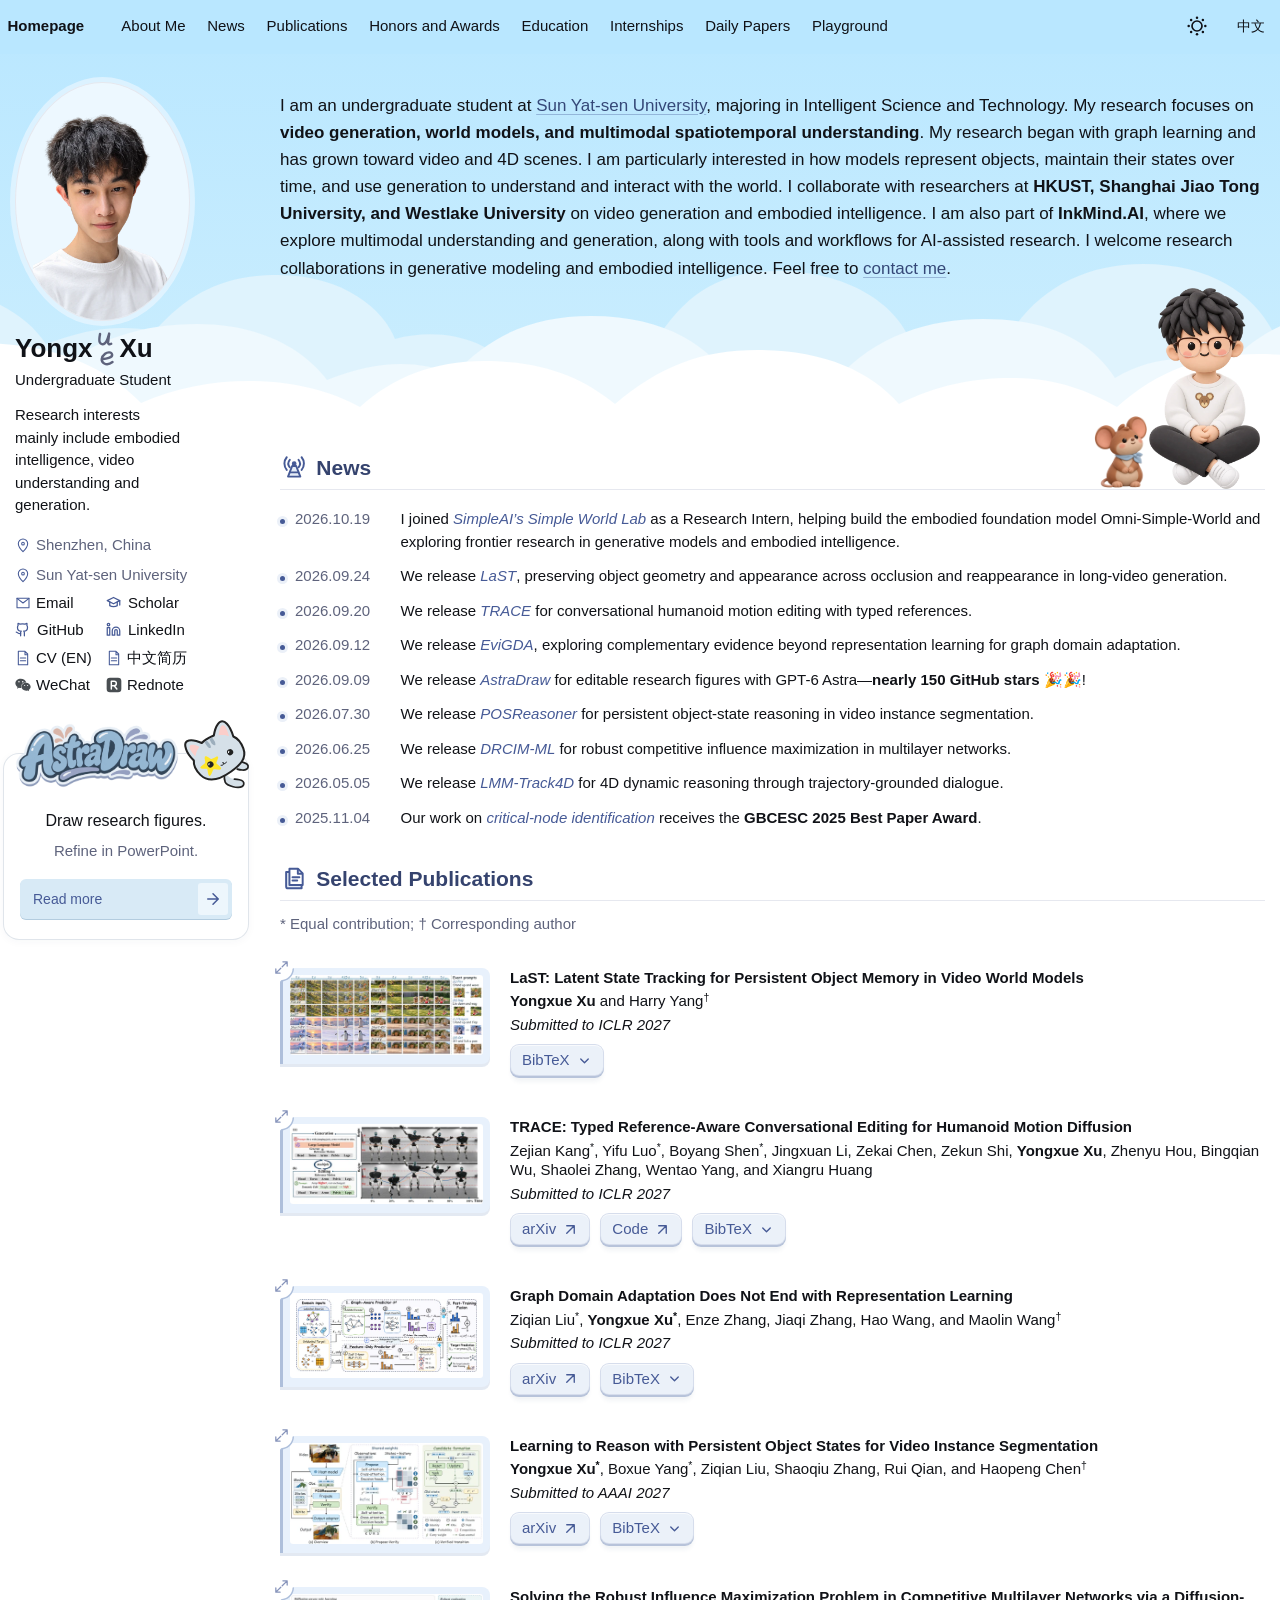
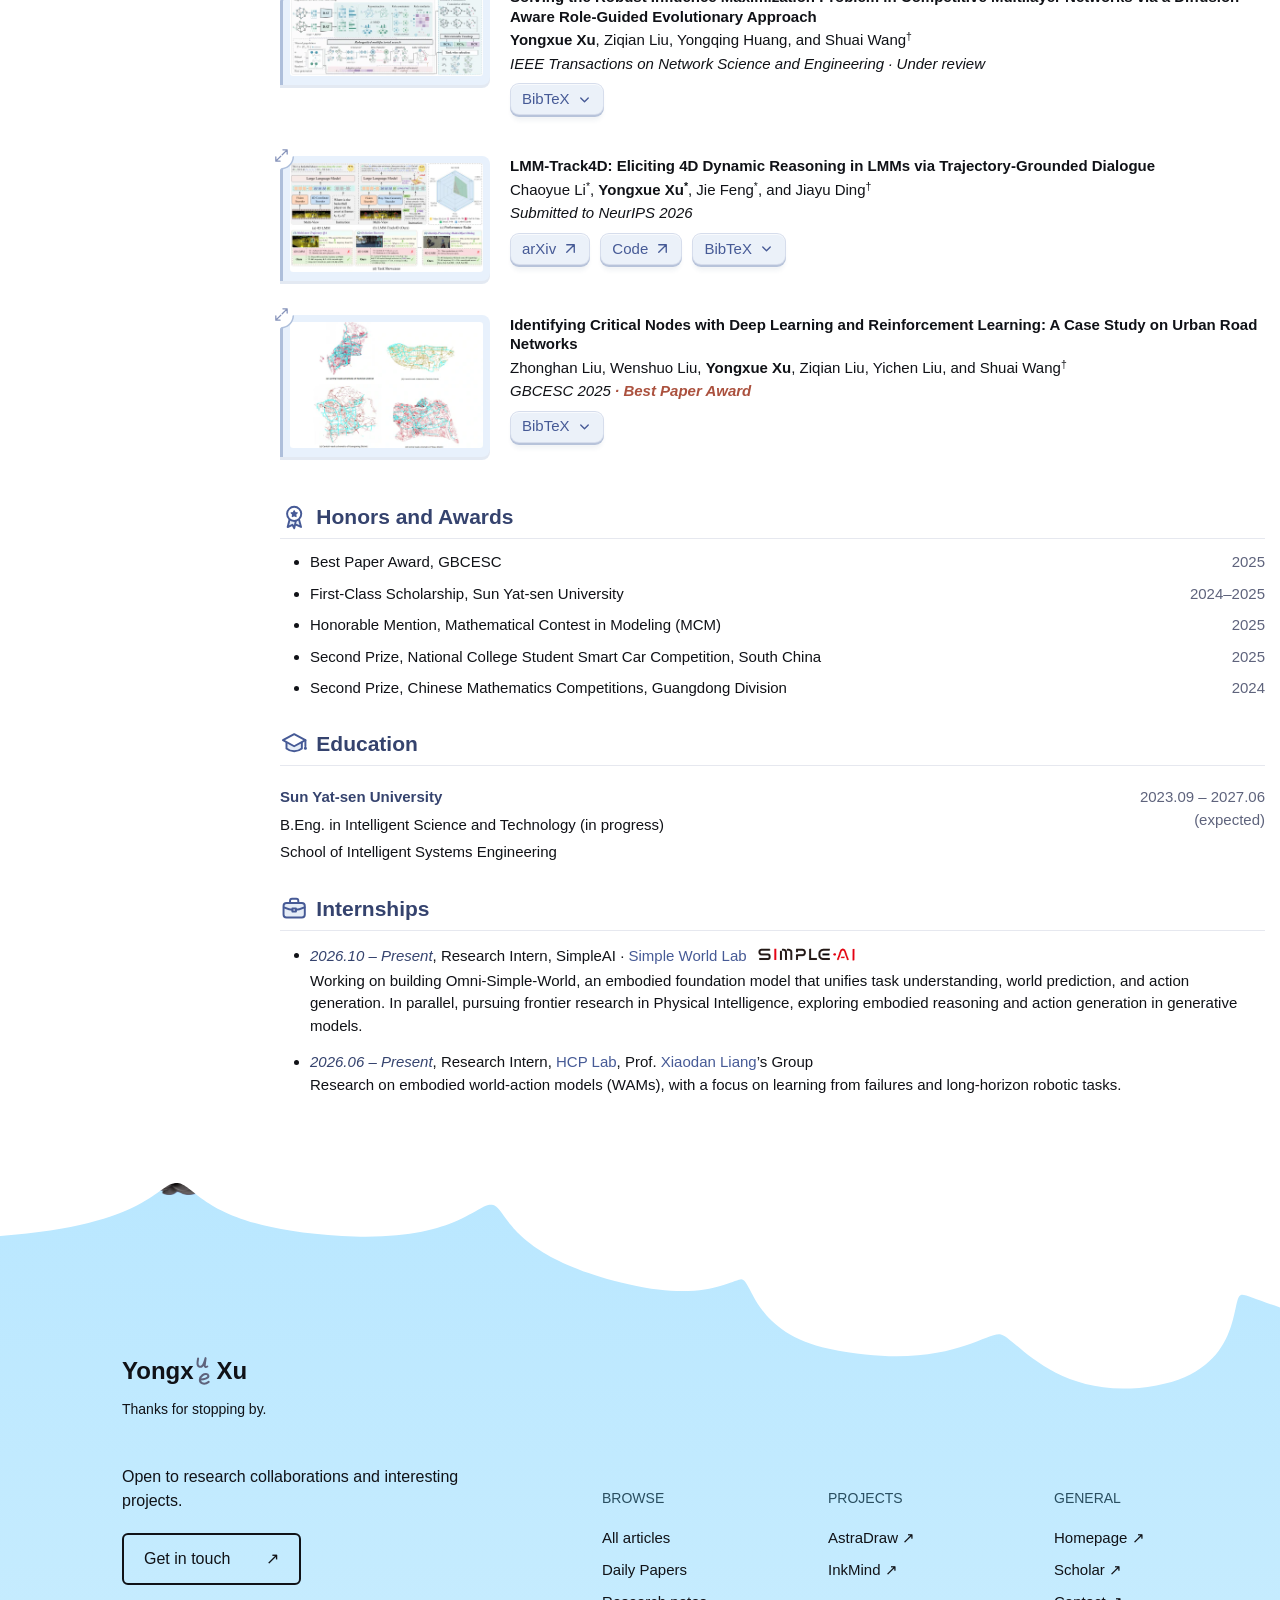
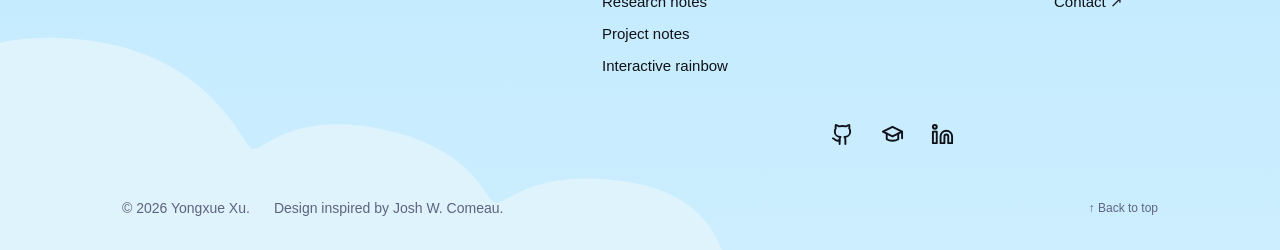
==== commit fd72ef1b: "Match research paragraph width to contact grid and restore wording" ====
--- a/index.html
+++ b/index.html
@@ -16,7 +16,7 @@
 <meta property="og:url" content="https://jerrysnow.me/">
 <meta property="og:type" content="website">
 <script type="application/ld+json">{"@context": "https://schema.org", "@type": "WebSite", "@id": "https://jerrysnow.me/#website", "url": "https://jerrysnow.me/", "name": "Yongxue Xu", "alternateName": ["Yongxue Xu Homepage", "徐永雪"]}</script>
-<link rel="icon" href="data:,"><link rel="stylesheet" href="morin-base.css?v=ab1dabcaa3b3"><link rel="stylesheet" href="style.css?v=3f8056dfbc49"><link rel="stylesheet" href="profile.css?v=5d947bba614d"><link rel="stylesheet" href="homepage-figures.css?v=1f57ede3fb94"><link rel="stylesheet" href="homepage-entry.css?v=0b73bcbe3b5f"><link rel="stylesheet" href="homepage-visual.css?v=2f1bb5382aaf"><script src="homepage-entry.js?v=cf152dd2c520" defer></script><script src="profile.js?v=5ad88fb411c4" defer></script><link rel="stylesheet" href="language-control.css?v=ee913818d95e"><link rel="stylesheet" href="homepage-nav.css?v=e2cf972ba251"><script src="homepage-nav.js?v=6d9ad29b4cbf" defer></script><script src="language-control.js?v=cddb643d28ec" defer></script><link rel="stylesheet" href="homepage-project.css?v=684bf86bdc39"><script src="homepage-project.js?v=39450704cdd8" defer></script><link rel="stylesheet" href="homepage-cat.css?v=adfba892cd41"><script src="homepage-cat.js?v=8e66e9520c12" defer></script><script src="paper-controls.js?v=69b3d9bdd065" defer></script><script src="site.js?v=22eb46f49121" defer></script><link rel="stylesheet" href="blog/icons.css?v=ea12366de164"><script src="blog/icons.js?v=697948d222ee" data-icons-scope="homepage" defer></script><link rel="stylesheet" href="blog/character.css?v=40e88186ac13"><link rel="stylesheet" href="blog/footer.css?v=79daea4914ca"><link rel="stylesheet" href="blog/identity.css?v=dd38e2857742"><link rel="stylesheet" href="homepage-icons.css?v=ea20f9d18337"><link rel="stylesheet" href="homepage-landscape.css?v=683fa32b75c2"><script src="blog/reading.js?v=8371930f481e" defer></script><link rel="stylesheet" href="blog/character-details.css?v=2bdf0156736a"><script src="blog/character-interaction.js?v=efecc22e4dc6" defer></script><script src="homepage-landscape.js?v=813610908067" defer></script><link rel="stylesheet" href="homepage-sections.css?v=486183217833"><script src="homepage-sections.js?v=96b10ab59267" defer></script></head>
+<link rel="icon" href="data:,"><link rel="stylesheet" href="morin-base.css?v=ab1dabcaa3b3"><link rel="stylesheet" href="style.css?v=dea359969b19"><link rel="stylesheet" href="profile.css?v=5d947bba614d"><link rel="stylesheet" href="homepage-figures.css?v=1f57ede3fb94"><link rel="stylesheet" href="homepage-entry.css?v=0b73bcbe3b5f"><link rel="stylesheet" href="homepage-visual.css?v=2f1bb5382aaf"><script src="homepage-entry.js?v=cf152dd2c520" defer></script><script src="profile.js?v=5ad88fb411c4" defer></script><link rel="stylesheet" href="language-control.css?v=ee913818d95e"><link rel="stylesheet" href="homepage-nav.css?v=e2cf972ba251"><script src="homepage-nav.js?v=6d9ad29b4cbf" defer></script><script src="language-control.js?v=cddb643d28ec" defer></script><link rel="stylesheet" href="homepage-project.css?v=684bf86bdc39"><script src="homepage-project.js?v=39450704cdd8" defer></script><link rel="stylesheet" href="homepage-cat.css?v=adfba892cd41"><script src="homepage-cat.js?v=8e66e9520c12" defer></script><script src="paper-controls.js?v=69b3d9bdd065" defer></script><script src="site.js?v=22eb46f49121" defer></script><link rel="stylesheet" href="blog/icons.css?v=ea12366de164"><script src="blog/icons.js?v=697948d222ee" data-icons-scope="homepage" defer></script><link rel="stylesheet" href="blog/character.css?v=40e88186ac13"><link rel="stylesheet" href="blog/footer.css?v=79daea4914ca"><link rel="stylesheet" href="blog/identity.css?v=dd38e2857742"><link rel="stylesheet" href="homepage-icons.css?v=ea20f9d18337"><link rel="stylesheet" href="homepage-landscape.css?v=683fa32b75c2"><script src="blog/reading.js?v=8371930f481e" defer></script><link rel="stylesheet" href="blog/character-details.css?v=2bdf0156736a"><script src="blog/character-interaction.js?v=efecc22e4dc6" defer></script><script src="homepage-landscape.js?v=813610908067" defer></script><link rel="stylesheet" href="homepage-sections.css?v=486183217833"><script src="homepage-sections.js?v=96b10ab59267" defer></script></head>
 <body id="top" class="academic-home"><div class="home-atmosphere" aria-hidden="true"><div class="home-horizon"><svg xmlns="http://www.w3.org/2000/svg" class="source-article-cloud" aria-hidden="true" viewBox="0 0 2600 210" width="2600" height="210" fill="none" aria-hidden="true">
 <path class="home-cloud-distant" fill="var(--cloud-far)" d="M-100 210V116C-28 116 7 70 88 70C144 70 176 90 203 104C219 51 267 21 330 21C409 21 448 59 465 98C501 73 536 63 578 63C639 63 684 87 706 120C745 105 779 100 815 107C849 68 886 51 938 51C1004 51 1044 86 1055 115C1103 102 1152 117 1172 147C1230 113 1277 107 1315 118C1347 67 1382 47 1438 47C1505 47 1557 79 1571 119C1602 105 1640 105 1667 115C1695 66 1744 40 1803 40C1879 40 1924 79 1938 120C1977 92 2019 90 2052 99C2074 45 2130 19 2194 19C2270 19 2315 62 2328 107C2367 92 2411 100 2444 127C2497 95 2565 97 2700 120V210Z"/>
 <path class="home-cloud-middle" fill="var(--cloud)" d="M-100 210V163C-11 163 52 117 141 117C210 117 248 136 280 155C309 109 361 88 416 88C494 88 544 116 565 156C613 131 670 129 715 149C754 114 805 100 857 100C919 100 963 124 987 156C1035 137 1074 135 1114 150C1152 110 1194 92 1251 92C1328 92 1370 124 1393 158C1430 146 1463 146 1496 156C1535 111 1590 95 1643 95C1711 95 1752 118 1775 154C1810 133 1851 129 1886 144C1923 99 1975 85 2027 85C2098 85 2132 119 2156 152C2205 131 2256 138 2282 154C2317 113 2374 100 2425 100C2510 100 2535 139 2570 155C2600 147 2655 155 2700 164V210Z"/>
@@ -35,7 +35,7 @@
 <div class="masthead"><div class="masthead__inner-wrap"><nav class="greedy-nav" aria-label="Main navigation"><ul class="visible-links"><li class="masthead__menu-item"><a href="#about"><span data-en="Homepage" data-zh="主页">Homepage</span></a></li><li class="masthead__menu-item"><a href="#about"><span data-en="About Me" data-zh="关于我">About Me</span></a></li><li class="masthead__menu-item"><a href="#news"><span data-en="News" data-zh="动态">News</span></a></li><li class="masthead__menu-item"><a href="#publications"><span data-en="Publications" data-zh="论文">Publications</span></a></li><li class="masthead__menu-item"><a href="#honors"><span data-en="Honors and Awards" data-zh="荣誉与奖项">Honors and Awards</span></a></li><li class="masthead__menu-item"><a href="#education"><span data-en="Education" data-zh="教育经历">Education</span></a></li><li class="masthead__menu-item"><a href="#internships"><span data-en="Internships" data-zh="实习经历">Internships</span></a></li><li class="masthead__menu-item"><a href="daily/"><span data-en="Daily Papers" data-zh="每日论文">Daily Papers</span></a></li><li class="masthead__menu-item"><a class="blog-entry" href="blog/" aria-label="Playground"><span class="playground-word">Playground</span><svg class="playground-arrows" viewBox="0 0 36 12" aria-hidden="true"><path class="playground-arrow-main" d="M.75 6h10.5M6 .75 11.25 6 6 11.25"/><path class="playground-chevron playground-chevron--1" d="M15 10 19.5 5.5 15 1"/><path class="playground-chevron playground-chevron--2" d="M23 10 27.5 5.5 23 1"/><path class="playground-chevron playground-chevron--3" d="M31 10 35.5 5.5 31 1"/></svg></a></li></ul></nav><button id="theme-toggle" type="button" aria-label="Switch to dark mode" title="Switch to dark mode"><svg class="theme-icon theme-icon--moon" viewBox="0 0 24 24" fill="none" stroke="currentColor" stroke-width="1.7" stroke-linecap="round" stroke-linejoin="round" aria-hidden="true"><path d="M20.9 13a9 9 0 0 1-9.9-9.9A9 9 0 1 0 20.9 13Z"/></svg><svg class="theme-icon theme-icon--sun" viewBox="0 0 24 24" fill="none" stroke="currentColor" stroke-width="1.7" stroke-linecap="round" aria-hidden="true"><circle cx="12" cy="12" r="4"/><path d="M12 2v2m0 16v2M2 12h2m16 0h2M4.93 4.93l1.42 1.42m11.3 11.3 1.42 1.42M4.93 19.07l1.42-1.42m11.3-11.3 1.42-1.42"/></svg></button><button id="language" type="button" aria-label="切换到中文">中文</button></div></div>
 <div id="main"><aside class="sidebar sticky" aria-label="Profile"><div class="profile_box"><div class="author__avatar"><div class="portrait-scene"><button class="portrait-toggle" type="button" aria-label="Show emoji portrait and university emblems" aria-pressed="false" aria-controls="profile-universities"><span class="portrait-frame"><img class="portrait portrait--photo" src="assets/previews/portrait-cv-480.webp?v=18deb32e2d54" srcset="assets/previews/portrait-cv-480.webp?v=18deb32e2d54 480w, assets/previews/portrait-cv-960.webp?v=3ec9421d5882 960w" sizes="(max-width:540px) 112px, (max-width:924px) 145px, (max-width:1279px) 160px, 175px" width="960" height="1280" alt="Yongxue Xu" fetchpriority="high" decoding="async"><img class="portrait portrait--extension" src="assets/previews/portrait-shirt-extension-v1-480.webp?v=e26aaf79d442" srcset="assets/previews/portrait-shirt-extension-v1-480.webp?v=e26aaf79d442 480w, assets/previews/portrait-shirt-extension-v1-960.webp?v=b915f8c48ef7 960w" sizes="(max-width:540px) 112px, (max-width:924px) 145px, (max-width:1279px) 160px, 175px" width="960" height="320" alt="" aria-hidden="true" decoding="async"><img class="portrait portrait--memoji" src="assets/previews/portrait-memoji-transparent-v1-480.webp?v=f8726b33f150" srcset="assets/previews/portrait-memoji-transparent-v1-480.webp?v=f8726b33f150 480w, assets/previews/portrait-memoji-transparent-v1-960.webp?v=01e0b23c78b8 960w" sizes="(max-width:540px) 112px, (max-width:924px) 145px, (max-width:1279px) 160px, 175px" width="960" height="1280" alt="" aria-hidden="true" decoding="async"></span><span class="portrait-sparkle" aria-hidden="true">✨</span></button><div id="profile-universities" class="portrait-universities" aria-hidden="true" inert><a class="portrait-university portrait-university--sjtu" href="https://www.sjtu.edu.cn/" target="_blank" rel="noopener noreferrer" aria-label="Shanghai Jiao Tong University" data-school-en="Shanghai Jiao Tong University" data-school-zh="上海交通大学" tabindex="-1"><span class="badge-response"><span class="badge-float"><img src="assets/universities/sjtu.svg?v=6ba82c7d992d" alt="" width="96" height="96"></span></span></a><a class="portrait-university portrait-university--westlake" href="https://www.westlake.edu.cn/" target="_blank" rel="noopener noreferrer" aria-label="Westlake University" data-school-en="Westlake University" data-school-zh="西湖大学" tabindex="-1"><span class="badge-response"><span class="badge-float"><img src="assets/universities/westlake.png?v=ed78d9d8a744" alt="" width="96" height="96"></span></span></a><a class="portrait-university portrait-university--sysu" href="https://www.sysu.edu.cn/" target="_blank" rel="noopener noreferrer" aria-label="Sun Yat-sen University" data-school-en="Sun Yat-sen University" data-school-zh="中山大学" tabindex="-1"><span class="badge-response"><span class="badge-float"><img src="assets/universities/sysu.png?v=e0b31f335ef3" alt="" width="96" height="96"></span></span></a><a class="portrait-university portrait-university--hkust" href="https://hkust.edu.hk/" target="_blank" rel="noopener noreferrer" aria-label="Hong Kong University of Science and Technology" data-school-en="Hong Kong University of Science and Technology" data-school-zh="香港科技大学" tabindex="-1"><span class="badge-response"><span class="badge-float"><img src="assets/universities/hkust.svg?v=ba46fa341555" alt="" width="96" height="96"></span></span></a></div></div></div>
 <div class="author__content"><h1 class="author__name"><a class="identity identity--profile" href="/blog/" aria-label="Yongxue Xu — Blog"><span>Yongx</span><span class="name-monogram"><span class="name-monogram-text">ue</span><svg class="name-letter-u" width="16" height="14" viewBox="0 0 16 14" fill="none" aria-hidden="true" focusable="false"><path d="M3.1 2.5C2.7 4.6 2.1 7.4 2.8 9.2C3.4 10.9 5.5 11.4 7.1 10.1C9.1 8.5 9.8 4.9 10.6 2.1L9.7 9.4C9.6 10.8 10.6 11.5 12.3 10.5"/></svg><svg class="name-letter-e" width="16" height="14" viewBox="0 0 16 14" fill="none" aria-hidden="true" focusable="false"><path d="M3.2 7.4C6.4 7.6 11.8 6.2 11.4 3.8C11 1.5 7.7 1.5 5.6 3.1C2.2 5.7 1.9 9.6 4.9 11.1C7 12.2 9.5 11.6 11.7 9.9"/></svg></span><span>Xu</span></a></h1><p class="author__bio"><span data-en="Undergraduate Student" data-zh="本科生">Undergraduate Student</span></p></div>
-<div class="author__urls-wrapper"><p class="research-interests"><span data-en="Research interests: mainly embodied intelligence, video understanding and generation." data-zh="研究兴趣主要包括具身智能、视频理解与生成。">Research interests: mainly embodied intelligence, video understanding and generation.</span></p><ul class="author__urls social-icons">
+<div class="author__urls-wrapper"><p class="research-interests"><span data-en="Research interests mainly include embodied intelligence, video understanding and generation." data-zh="研究兴趣主要包括具身智能、视频理解与生成。">Research interests mainly include embodied intelligence, video understanding and generation.</span></p><ul class="author__urls social-icons">
 <li class="profile-location"><svg class="contact-icon" viewBox="0 0 24 24" fill="none" stroke="currentColor" stroke-width="1.6" stroke-linecap="round" stroke-linejoin="round" aria-hidden="true"><path d="M19 10c0 5-7 12-7 12S5 15 5 10a7 7 0 1 1 14 0Z"/><circle cx="12" cy="10" r="2"/></svg><span data-en="Shenzhen, China" data-zh="中国 · 深圳">Shenzhen, China</span></li>
 <li class="profile-university"><a href="https://www.sysu.edu.cn/" target="_blank" rel="noopener"><svg class="contact-icon" viewBox="0 0 24 24" fill="none" stroke="currentColor" stroke-width="1.6" stroke-linecap="round" stroke-linejoin="round" aria-hidden="true"><path d="M19 10c0 5-7 12-7 12S5 15 5 10a7 7 0 1 1 14 0Z"/><circle cx="12" cy="10" r="2"/></svg><span data-en="Sun Yat-sen University" data-zh="中山大学">Sun Yat-sen University</span></a></li>
 <li><a href="mailto:jiangjiangcheng753@gmail.com"><svg class="contact-icon" viewBox="0 0 24 24" fill="none" stroke="currentColor" stroke-width="1.6" stroke-linecap="round" stroke-linejoin="round" aria-hidden="true"><path d="M3 5h18v14H3z"/><path d="m3 5 9 7 9-7"/></svg>Email</a></li>
--- a/style.css
+++ b/style.css
@@ -29,7 +29,7 @@
 .research-interests>span>span{white-space:nowrap}
 @media(max-width:540px){.profile_box .author__urls-wrapper{width:100%;justify-self:start;text-align:left}.sidebar .name-zh{display:block;margin:2px 0 0}}
 
-.sidebar .research-interests{text-align:justify;text-align-last:left;word-spacing:normal;letter-spacing:normal;text-wrap:pretty;hyphens:none}
+.sidebar .research-interests{text-align:left;text-align-last:auto;word-spacing:normal;letter-spacing:normal;text-wrap:pretty;hyphens:none}
 @media(min-width:925px){.sidebar .research-interests{width:calc(100% + 24px)}}
 
 .page__content #about p{text-align:left;text-align-last:auto;word-spacing:normal;letter-spacing:normal}
@@ -237,3 +237,11 @@
 @media screen{html[data-theme="dark"] .greedy-nav .visible-links .blog-entry{--playground-accent:#b3a2fa}}
 @media(prefers-reduced-motion:reduce){.greedy-nav .visible-links .blog-entry,.playground-arrows path{transition:none!important;transition-delay:0ms!important}}
 @media(forced-colors:active){.greedy-nav .visible-links .blog-entry:is(:hover,:focus-visible){color:LinkText}}
+
+/* Let the contact grid set the shared text-column width. The paragraph
+   must not widen that column through its intrinsic text size. */
+@media(min-width:925px){
+  .sidebar .author__urls-wrapper{width:fit-content;max-width:100%}
+  .sidebar .author__urls{width:max-content;max-width:100%}
+  .sidebar .research-interests{box-sizing:border-box;width:0;min-width:100%;max-width:100%}
+}
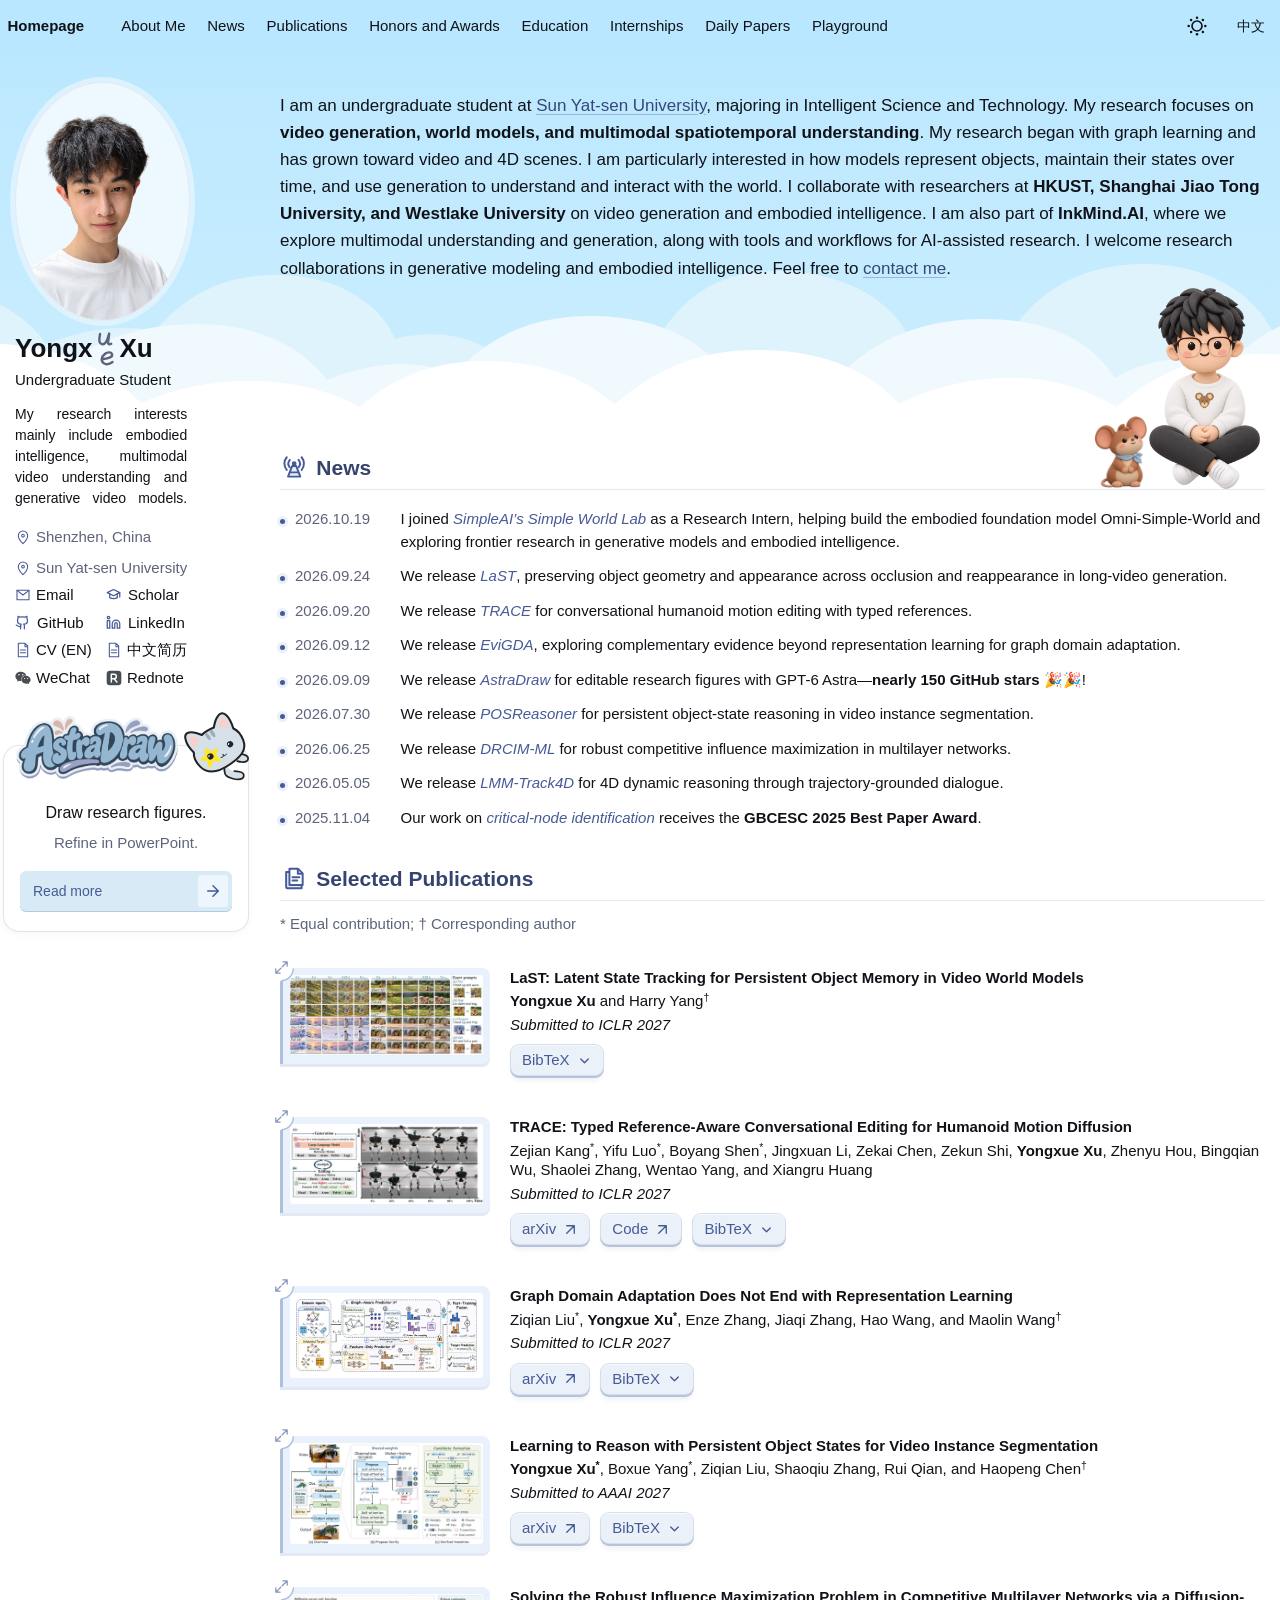
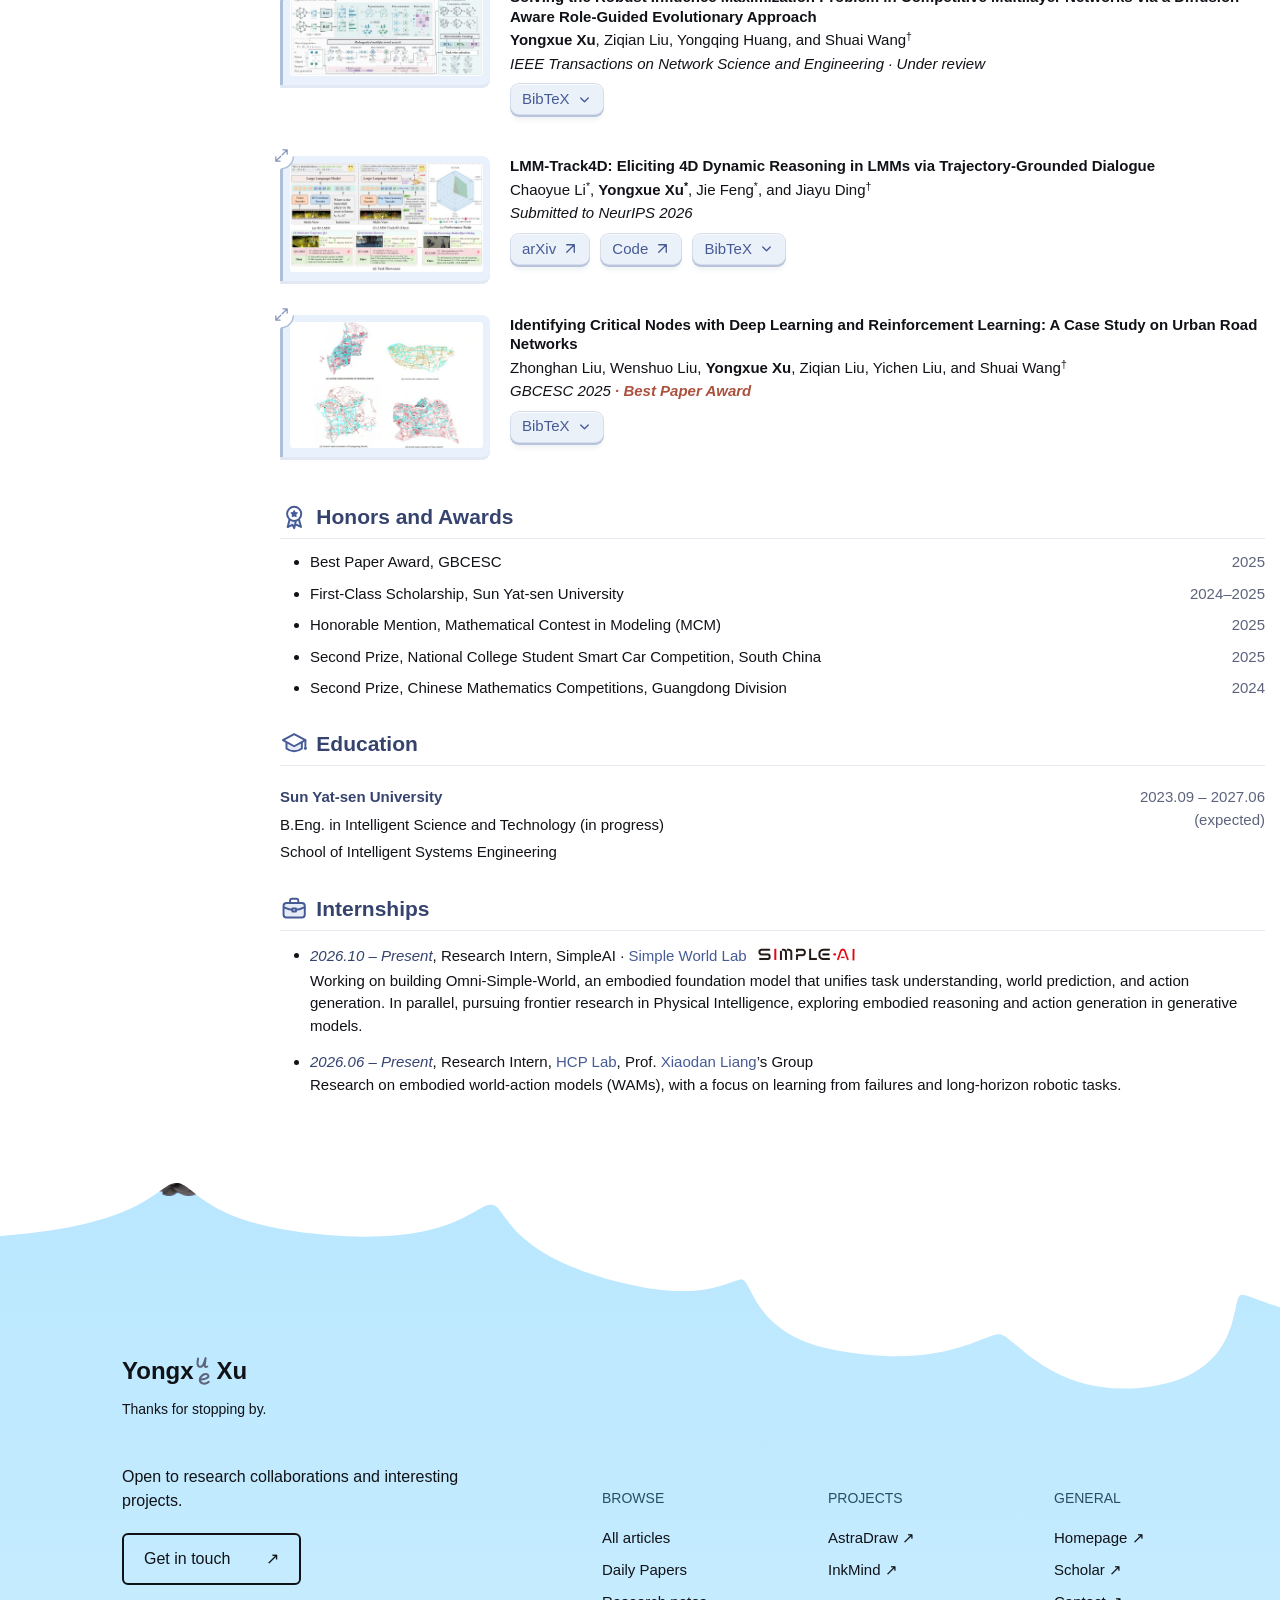
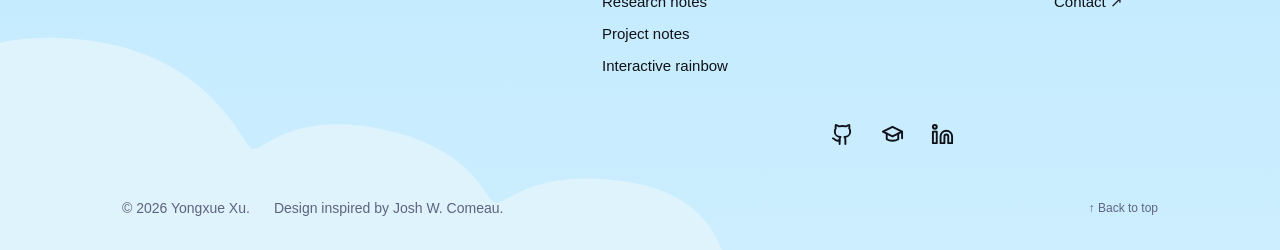
==== commit fc0e677b: "Justify every research-interest line within contact column" ====
--- a/index.html
+++ b/index.html
@@ -16,7 +16,7 @@
 <meta property="og:url" content="https://jerrysnow.me/">
 <meta property="og:type" content="website">
 <script type="application/ld+json">{"@context": "https://schema.org", "@type": "WebSite", "@id": "https://jerrysnow.me/#website", "url": "https://jerrysnow.me/", "name": "Yongxue Xu", "alternateName": ["Yongxue Xu Homepage", "徐永雪"]}</script>
-<link rel="icon" href="data:,"><link rel="stylesheet" href="morin-base.css?v=ab1dabcaa3b3"><link rel="stylesheet" href="style.css?v=dea359969b19"><link rel="stylesheet" href="profile.css?v=5d947bba614d"><link rel="stylesheet" href="homepage-figures.css?v=1f57ede3fb94"><link rel="stylesheet" href="homepage-entry.css?v=0b73bcbe3b5f"><link rel="stylesheet" href="homepage-visual.css?v=2f1bb5382aaf"><script src="homepage-entry.js?v=cf152dd2c520" defer></script><script src="profile.js?v=5ad88fb411c4" defer></script><link rel="stylesheet" href="language-control.css?v=ee913818d95e"><link rel="stylesheet" href="homepage-nav.css?v=e2cf972ba251"><script src="homepage-nav.js?v=6d9ad29b4cbf" defer></script><script src="language-control.js?v=cddb643d28ec" defer></script><link rel="stylesheet" href="homepage-project.css?v=684bf86bdc39"><script src="homepage-project.js?v=39450704cdd8" defer></script><link rel="stylesheet" href="homepage-cat.css?v=adfba892cd41"><script src="homepage-cat.js?v=8e66e9520c12" defer></script><script src="paper-controls.js?v=69b3d9bdd065" defer></script><script src="site.js?v=22eb46f49121" defer></script><link rel="stylesheet" href="blog/icons.css?v=ea12366de164"><script src="blog/icons.js?v=697948d222ee" data-icons-scope="homepage" defer></script><link rel="stylesheet" href="blog/character.css?v=40e88186ac13"><link rel="stylesheet" href="blog/footer.css?v=79daea4914ca"><link rel="stylesheet" href="blog/identity.css?v=dd38e2857742"><link rel="stylesheet" href="homepage-icons.css?v=ea20f9d18337"><link rel="stylesheet" href="homepage-landscape.css?v=683fa32b75c2"><script src="blog/reading.js?v=8371930f481e" defer></script><link rel="stylesheet" href="blog/character-details.css?v=2bdf0156736a"><script src="blog/character-interaction.js?v=efecc22e4dc6" defer></script><script src="homepage-landscape.js?v=813610908067" defer></script><link rel="stylesheet" href="homepage-sections.css?v=486183217833"><script src="homepage-sections.js?v=96b10ab59267" defer></script></head>
+<link rel="icon" href="data:,"><link rel="stylesheet" href="morin-base.css?v=ab1dabcaa3b3"><link rel="stylesheet" href="style.css?v=4eeb8d27273c"><link rel="stylesheet" href="profile.css?v=5d947bba614d"><link rel="stylesheet" href="homepage-figures.css?v=1f57ede3fb94"><link rel="stylesheet" href="homepage-entry.css?v=0b73bcbe3b5f"><link rel="stylesheet" href="homepage-visual.css?v=2f1bb5382aaf"><script src="homepage-entry.js?v=cf152dd2c520" defer></script><script src="profile.js?v=5ad88fb411c4" defer></script><link rel="stylesheet" href="language-control.css?v=ee913818d95e"><link rel="stylesheet" href="homepage-nav.css?v=e2cf972ba251"><script src="homepage-nav.js?v=6d9ad29b4cbf" defer></script><script src="language-control.js?v=cddb643d28ec" defer></script><link rel="stylesheet" href="homepage-project.css?v=684bf86bdc39"><script src="homepage-project.js?v=39450704cdd8" defer></script><link rel="stylesheet" href="homepage-cat.css?v=adfba892cd41"><script src="homepage-cat.js?v=8e66e9520c12" defer></script><script src="paper-controls.js?v=69b3d9bdd065" defer></script><script src="site.js?v=22eb46f49121" defer></script><link rel="stylesheet" href="blog/icons.css?v=ea12366de164"><script src="blog/icons.js?v=697948d222ee" data-icons-scope="homepage" defer></script><link rel="stylesheet" href="blog/character.css?v=40e88186ac13"><link rel="stylesheet" href="blog/footer.css?v=79daea4914ca"><link rel="stylesheet" href="blog/identity.css?v=dd38e2857742"><link rel="stylesheet" href="homepage-icons.css?v=ea20f9d18337"><link rel="stylesheet" href="homepage-landscape.css?v=683fa32b75c2"><script src="blog/reading.js?v=8371930f481e" defer></script><link rel="stylesheet" href="blog/character-details.css?v=2bdf0156736a"><script src="blog/character-interaction.js?v=efecc22e4dc6" defer></script><script src="homepage-landscape.js?v=813610908067" defer></script><link rel="stylesheet" href="homepage-sections.css?v=486183217833"><script src="homepage-sections.js?v=96b10ab59267" defer></script></head>
 <body id="top" class="academic-home"><div class="home-atmosphere" aria-hidden="true"><div class="home-horizon"><svg xmlns="http://www.w3.org/2000/svg" class="source-article-cloud" aria-hidden="true" viewBox="0 0 2600 210" width="2600" height="210" fill="none" aria-hidden="true">
 <path class="home-cloud-distant" fill="var(--cloud-far)" d="M-100 210V116C-28 116 7 70 88 70C144 70 176 90 203 104C219 51 267 21 330 21C409 21 448 59 465 98C501 73 536 63 578 63C639 63 684 87 706 120C745 105 779 100 815 107C849 68 886 51 938 51C1004 51 1044 86 1055 115C1103 102 1152 117 1172 147C1230 113 1277 107 1315 118C1347 67 1382 47 1438 47C1505 47 1557 79 1571 119C1602 105 1640 105 1667 115C1695 66 1744 40 1803 40C1879 40 1924 79 1938 120C1977 92 2019 90 2052 99C2074 45 2130 19 2194 19C2270 19 2315 62 2328 107C2367 92 2411 100 2444 127C2497 95 2565 97 2700 120V210Z"/>
 <path class="home-cloud-middle" fill="var(--cloud)" d="M-100 210V163C-11 163 52 117 141 117C210 117 248 136 280 155C309 109 361 88 416 88C494 88 544 116 565 156C613 131 670 129 715 149C754 114 805 100 857 100C919 100 963 124 987 156C1035 137 1074 135 1114 150C1152 110 1194 92 1251 92C1328 92 1370 124 1393 158C1430 146 1463 146 1496 156C1535 111 1590 95 1643 95C1711 95 1752 118 1775 154C1810 133 1851 129 1886 144C1923 99 1975 85 2027 85C2098 85 2132 119 2156 152C2205 131 2256 138 2282 154C2317 113 2374 100 2425 100C2510 100 2535 139 2570 155C2600 147 2655 155 2700 164V210Z"/>
@@ -35,7 +35,7 @@
 <div class="masthead"><div class="masthead__inner-wrap"><nav class="greedy-nav" aria-label="Main navigation"><ul class="visible-links"><li class="masthead__menu-item"><a href="#about"><span data-en="Homepage" data-zh="主页">Homepage</span></a></li><li class="masthead__menu-item"><a href="#about"><span data-en="About Me" data-zh="关于我">About Me</span></a></li><li class="masthead__menu-item"><a href="#news"><span data-en="News" data-zh="动态">News</span></a></li><li class="masthead__menu-item"><a href="#publications"><span data-en="Publications" data-zh="论文">Publications</span></a></li><li class="masthead__menu-item"><a href="#honors"><span data-en="Honors and Awards" data-zh="荣誉与奖项">Honors and Awards</span></a></li><li class="masthead__menu-item"><a href="#education"><span data-en="Education" data-zh="教育经历">Education</span></a></li><li class="masthead__menu-item"><a href="#internships"><span data-en="Internships" data-zh="实习经历">Internships</span></a></li><li class="masthead__menu-item"><a href="daily/"><span data-en="Daily Papers" data-zh="每日论文">Daily Papers</span></a></li><li class="masthead__menu-item"><a class="blog-entry" href="blog/" aria-label="Playground"><span class="playground-word">Playground</span><svg class="playground-arrows" viewBox="0 0 36 12" aria-hidden="true"><path class="playground-arrow-main" d="M.75 6h10.5M6 .75 11.25 6 6 11.25"/><path class="playground-chevron playground-chevron--1" d="M15 10 19.5 5.5 15 1"/><path class="playground-chevron playground-chevron--2" d="M23 10 27.5 5.5 23 1"/><path class="playground-chevron playground-chevron--3" d="M31 10 35.5 5.5 31 1"/></svg></a></li></ul></nav><button id="theme-toggle" type="button" aria-label="Switch to dark mode" title="Switch to dark mode"><svg class="theme-icon theme-icon--moon" viewBox="0 0 24 24" fill="none" stroke="currentColor" stroke-width="1.7" stroke-linecap="round" stroke-linejoin="round" aria-hidden="true"><path d="M20.9 13a9 9 0 0 1-9.9-9.9A9 9 0 1 0 20.9 13Z"/></svg><svg class="theme-icon theme-icon--sun" viewBox="0 0 24 24" fill="none" stroke="currentColor" stroke-width="1.7" stroke-linecap="round" aria-hidden="true"><circle cx="12" cy="12" r="4"/><path d="M12 2v2m0 16v2M2 12h2m16 0h2M4.93 4.93l1.42 1.42m11.3 11.3 1.42 1.42M4.93 19.07l1.42-1.42m11.3-11.3 1.42-1.42"/></svg></button><button id="language" type="button" aria-label="切换到中文">中文</button></div></div>
 <div id="main"><aside class="sidebar sticky" aria-label="Profile"><div class="profile_box"><div class="author__avatar"><div class="portrait-scene"><button class="portrait-toggle" type="button" aria-label="Show emoji portrait and university emblems" aria-pressed="false" aria-controls="profile-universities"><span class="portrait-frame"><img class="portrait portrait--photo" src="assets/previews/portrait-cv-480.webp?v=18deb32e2d54" srcset="assets/previews/portrait-cv-480.webp?v=18deb32e2d54 480w, assets/previews/portrait-cv-960.webp?v=3ec9421d5882 960w" sizes="(max-width:540px) 112px, (max-width:924px) 145px, (max-width:1279px) 160px, 175px" width="960" height="1280" alt="Yongxue Xu" fetchpriority="high" decoding="async"><img class="portrait portrait--extension" src="assets/previews/portrait-shirt-extension-v1-480.webp?v=e26aaf79d442" srcset="assets/previews/portrait-shirt-extension-v1-480.webp?v=e26aaf79d442 480w, assets/previews/portrait-shirt-extension-v1-960.webp?v=b915f8c48ef7 960w" sizes="(max-width:540px) 112px, (max-width:924px) 145px, (max-width:1279px) 160px, 175px" width="960" height="320" alt="" aria-hidden="true" decoding="async"><img class="portrait portrait--memoji" src="assets/previews/portrait-memoji-transparent-v1-480.webp?v=f8726b33f150" srcset="assets/previews/portrait-memoji-transparent-v1-480.webp?v=f8726b33f150 480w, assets/previews/portrait-memoji-transparent-v1-960.webp?v=01e0b23c78b8 960w" sizes="(max-width:540px) 112px, (max-width:924px) 145px, (max-width:1279px) 160px, 175px" width="960" height="1280" alt="" aria-hidden="true" decoding="async"></span><span class="portrait-sparkle" aria-hidden="true">✨</span></button><div id="profile-universities" class="portrait-universities" aria-hidden="true" inert><a class="portrait-university portrait-university--sjtu" href="https://www.sjtu.edu.cn/" target="_blank" rel="noopener noreferrer" aria-label="Shanghai Jiao Tong University" data-school-en="Shanghai Jiao Tong University" data-school-zh="上海交通大学" tabindex="-1"><span class="badge-response"><span class="badge-float"><img src="assets/universities/sjtu.svg?v=6ba82c7d992d" alt="" width="96" height="96"></span></span></a><a class="portrait-university portrait-university--westlake" href="https://www.westlake.edu.cn/" target="_blank" rel="noopener noreferrer" aria-label="Westlake University" data-school-en="Westlake University" data-school-zh="西湖大学" tabindex="-1"><span class="badge-response"><span class="badge-float"><img src="assets/universities/westlake.png?v=ed78d9d8a744" alt="" width="96" height="96"></span></span></a><a class="portrait-university portrait-university--sysu" href="https://www.sysu.edu.cn/" target="_blank" rel="noopener noreferrer" aria-label="Sun Yat-sen University" data-school-en="Sun Yat-sen University" data-school-zh="中山大学" tabindex="-1"><span class="badge-response"><span class="badge-float"><img src="assets/universities/sysu.png?v=e0b31f335ef3" alt="" width="96" height="96"></span></span></a><a class="portrait-university portrait-university--hkust" href="https://hkust.edu.hk/" target="_blank" rel="noopener noreferrer" aria-label="Hong Kong University of Science and Technology" data-school-en="Hong Kong University of Science and Technology" data-school-zh="香港科技大学" tabindex="-1"><span class="badge-response"><span class="badge-float"><img src="assets/universities/hkust.svg?v=ba46fa341555" alt="" width="96" height="96"></span></span></a></div></div></div>
 <div class="author__content"><h1 class="author__name"><a class="identity identity--profile" href="/blog/" aria-label="Yongxue Xu — Blog"><span>Yongx</span><span class="name-monogram"><span class="name-monogram-text">ue</span><svg class="name-letter-u" width="16" height="14" viewBox="0 0 16 14" fill="none" aria-hidden="true" focusable="false"><path d="M3.1 2.5C2.7 4.6 2.1 7.4 2.8 9.2C3.4 10.9 5.5 11.4 7.1 10.1C9.1 8.5 9.8 4.9 10.6 2.1L9.7 9.4C9.6 10.8 10.6 11.5 12.3 10.5"/></svg><svg class="name-letter-e" width="16" height="14" viewBox="0 0 16 14" fill="none" aria-hidden="true" focusable="false"><path d="M3.2 7.4C6.4 7.6 11.8 6.2 11.4 3.8C11 1.5 7.7 1.5 5.6 3.1C2.2 5.7 1.9 9.6 4.9 11.1C7 12.2 9.5 11.6 11.7 9.9"/></svg></span><span>Xu</span></a></h1><p class="author__bio"><span data-en="Undergraduate Student" data-zh="本科生">Undergraduate Student</span></p></div>
-<div class="author__urls-wrapper"><p class="research-interests"><span data-en="Research interests mainly include embodied intelligence, video understanding and generation." data-zh="研究兴趣主要包括具身智能、视频理解与生成。">Research interests mainly include embodied intelligence, video understanding and generation.</span></p><ul class="author__urls social-icons">
+<div class="author__urls-wrapper"><p class="research-interests"><span data-en="My research interests mainly include embodied intelligence, multimodal video understanding and generative video models." data-zh="我的研究兴趣主要包括具身智能、多模态视频理解与视频生成模型。">My research interests mainly include embodied intelligence, multimodal video understanding and generative video models.</span></p><ul class="author__urls social-icons">
 <li class="profile-location"><svg class="contact-icon" viewBox="0 0 24 24" fill="none" stroke="currentColor" stroke-width="1.6" stroke-linecap="round" stroke-linejoin="round" aria-hidden="true"><path d="M19 10c0 5-7 12-7 12S5 15 5 10a7 7 0 1 1 14 0Z"/><circle cx="12" cy="10" r="2"/></svg><span data-en="Shenzhen, China" data-zh="中国 · 深圳">Shenzhen, China</span></li>
 <li class="profile-university"><a href="https://www.sysu.edu.cn/" target="_blank" rel="noopener"><svg class="contact-icon" viewBox="0 0 24 24" fill="none" stroke="currentColor" stroke-width="1.6" stroke-linecap="round" stroke-linejoin="round" aria-hidden="true"><path d="M19 10c0 5-7 12-7 12S5 15 5 10a7 7 0 1 1 14 0Z"/><circle cx="12" cy="10" r="2"/></svg><span data-en="Sun Yat-sen University" data-zh="中山大学">Sun Yat-sen University</span></a></li>
 <li><a href="mailto:jiangjiangcheng753@gmail.com"><svg class="contact-icon" viewBox="0 0 24 24" fill="none" stroke="currentColor" stroke-width="1.6" stroke-linecap="round" stroke-linejoin="round" aria-hidden="true"><path d="M3 5h18v14H3z"/><path d="m3 5 9 7 9-7"/></svg>Email</a></li>
--- a/style.css
+++ b/style.css
@@ -29,7 +29,7 @@
 .research-interests>span>span{white-space:nowrap}
 @media(max-width:540px){.profile_box .author__urls-wrapper{width:100%;justify-self:start;text-align:left}.sidebar .name-zh{display:block;margin:2px 0 0}}
 
-.sidebar .research-interests{text-align:left;text-align-last:auto;word-spacing:normal;letter-spacing:normal;text-wrap:pretty;hyphens:none}
+.sidebar .research-interests{text-align:justify;text-align-last:justify;word-spacing:normal;letter-spacing:normal;text-wrap:wrap;hyphens:none}
 @media(min-width:925px){.sidebar .research-interests{width:calc(100% + 24px)}}
 
 .page__content #about p{text-align:left;text-align-last:auto;word-spacing:normal;letter-spacing:normal}
@@ -243,5 +243,7 @@
 @media(min-width:925px){
   .sidebar .author__urls-wrapper{width:fit-content;max-width:100%}
   .sidebar .author__urls{width:max-content;max-width:100%}
-  .sidebar .research-interests{box-sizing:border-box;width:0;min-width:100%;max-width:100%}
-}
+  .sidebar .research-interests{box-sizing:border-box;width:0;min-width:100%;max-width:100%;font-size:14px}
+}
+
+@media(max-width:924px){.sidebar .research-interests{text-wrap:balance}}
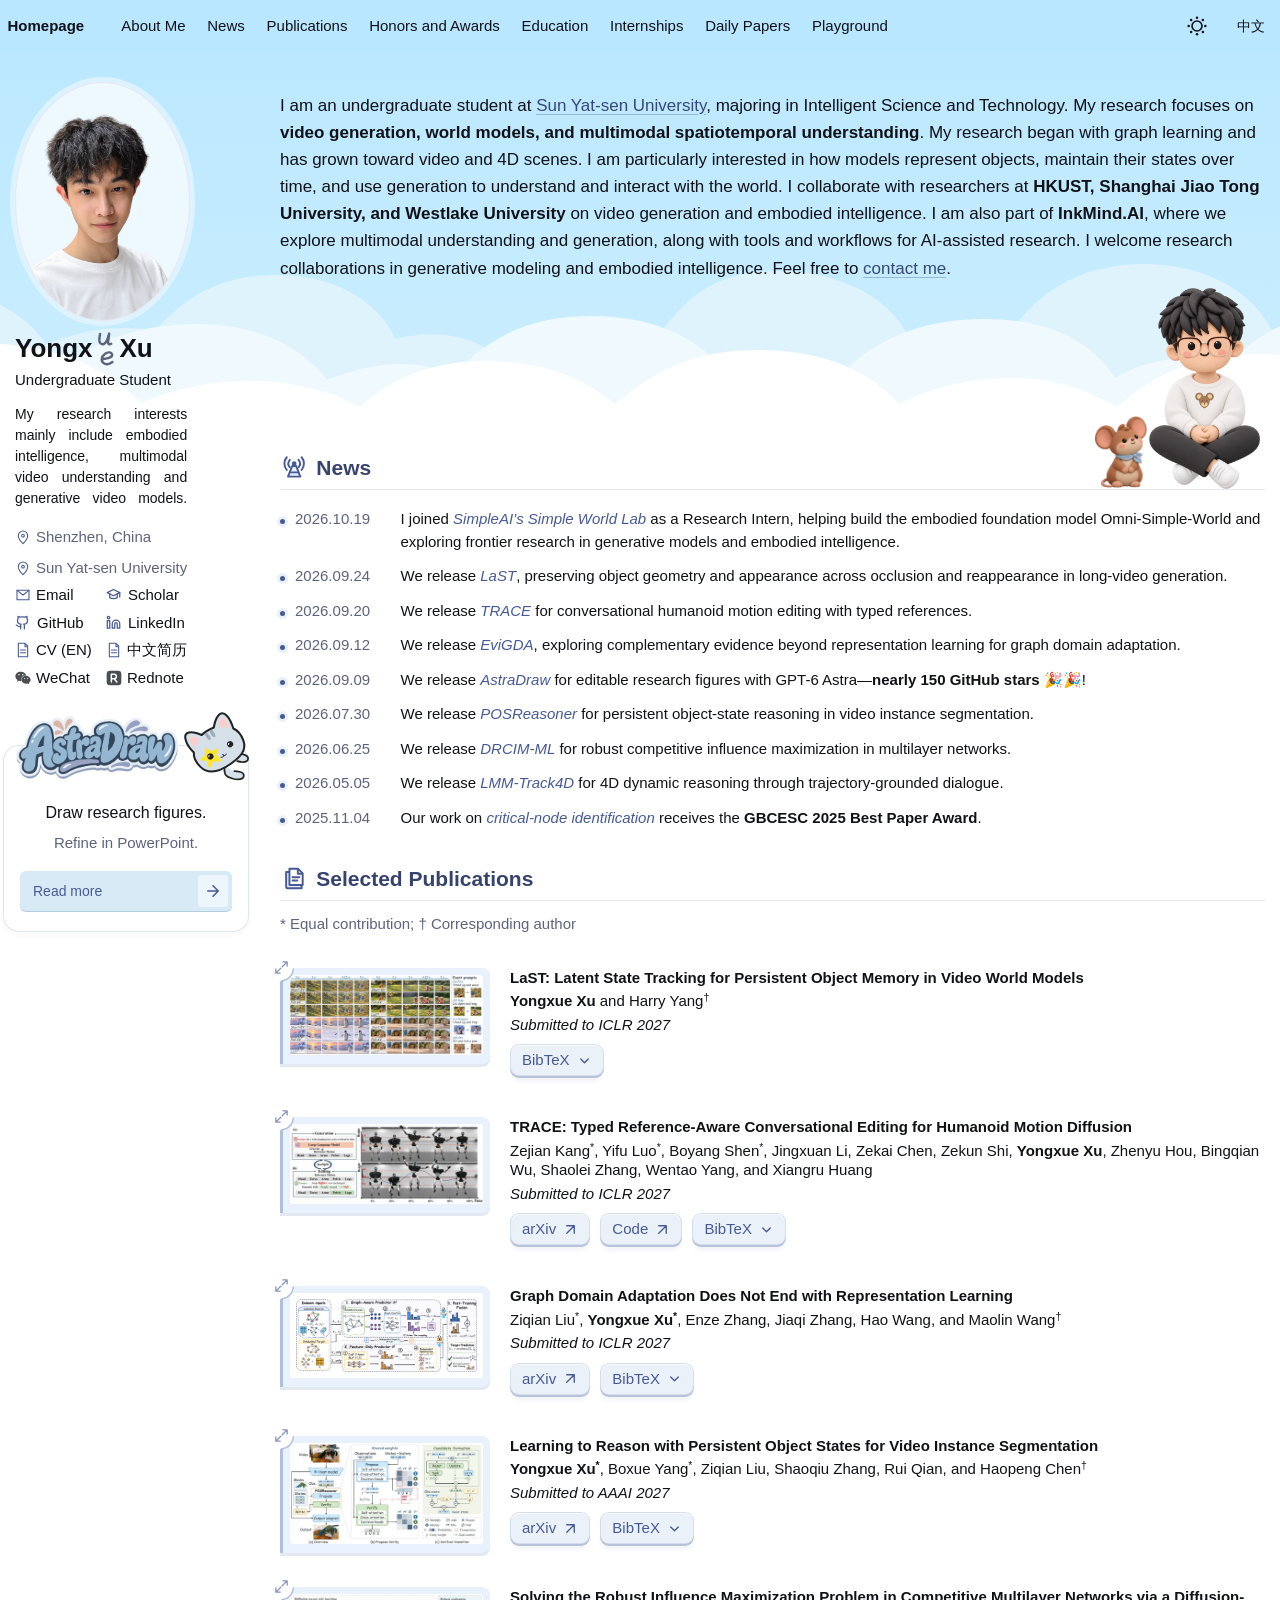
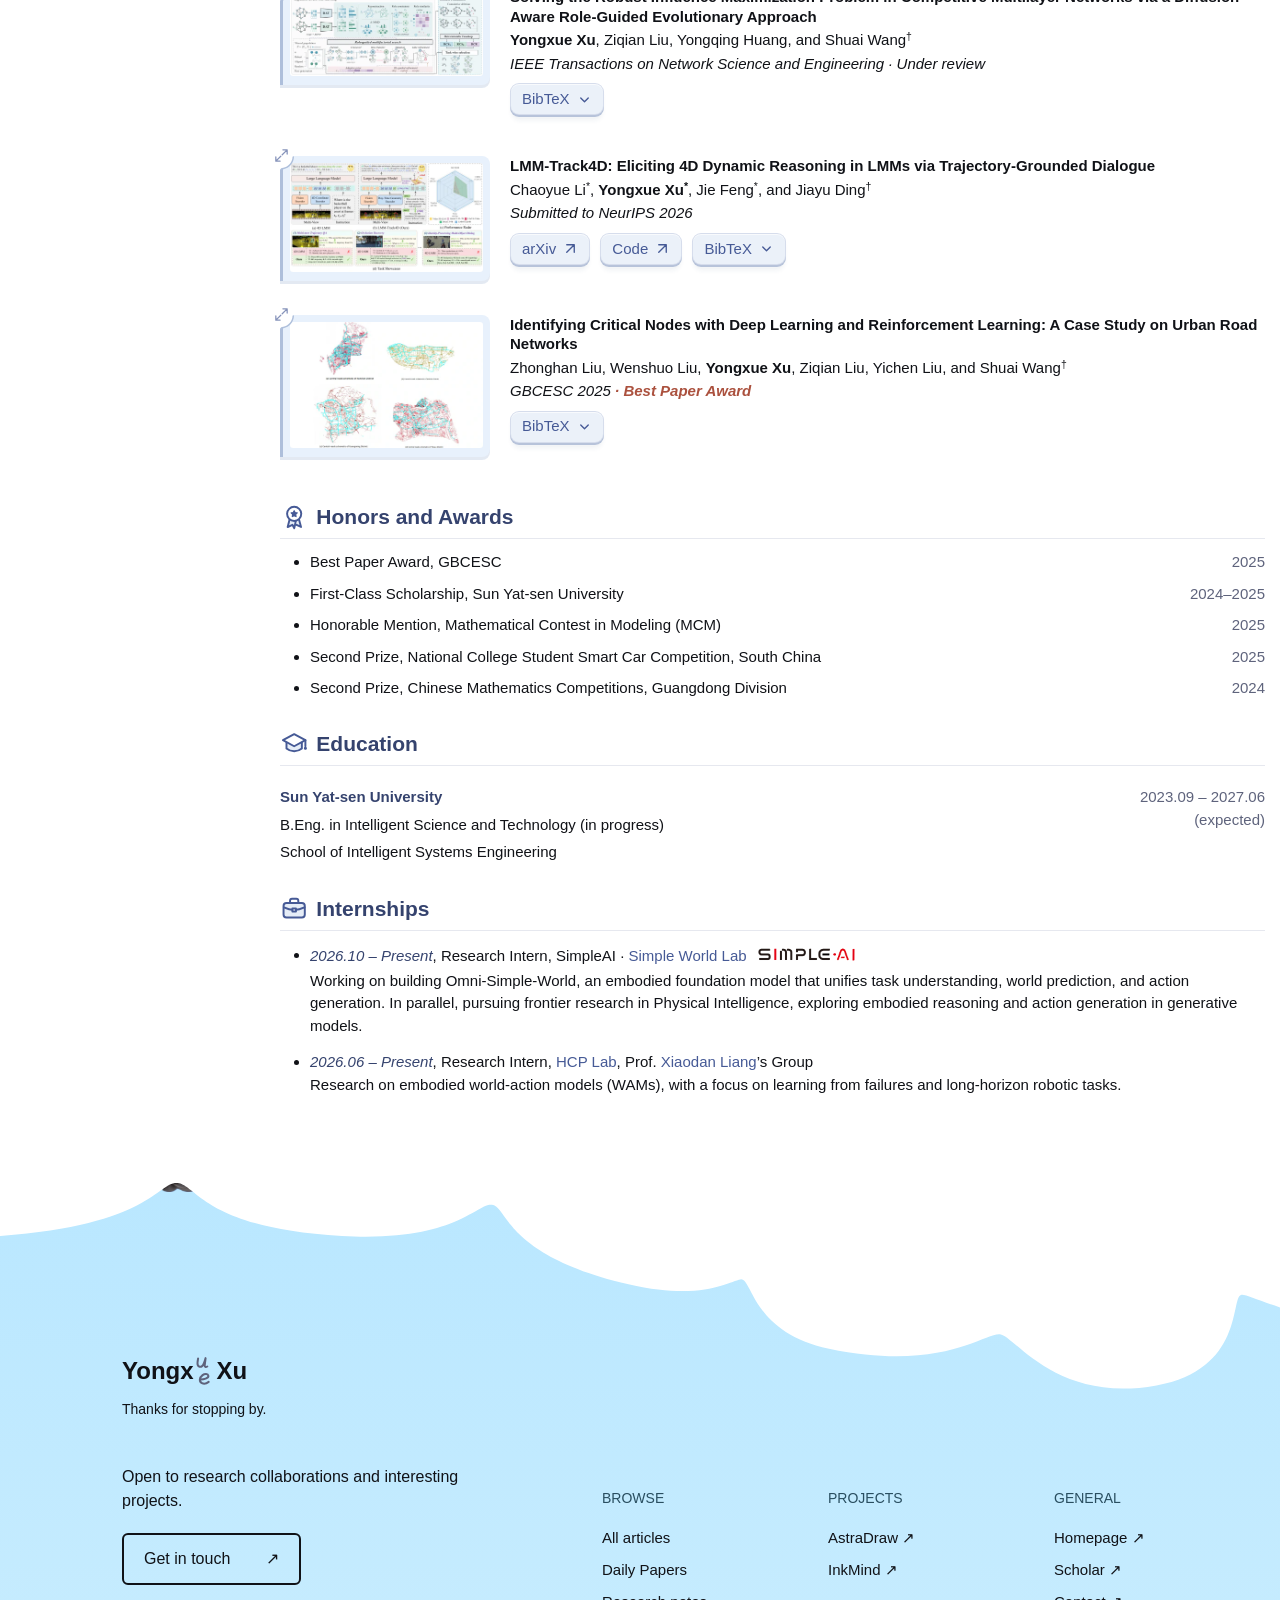
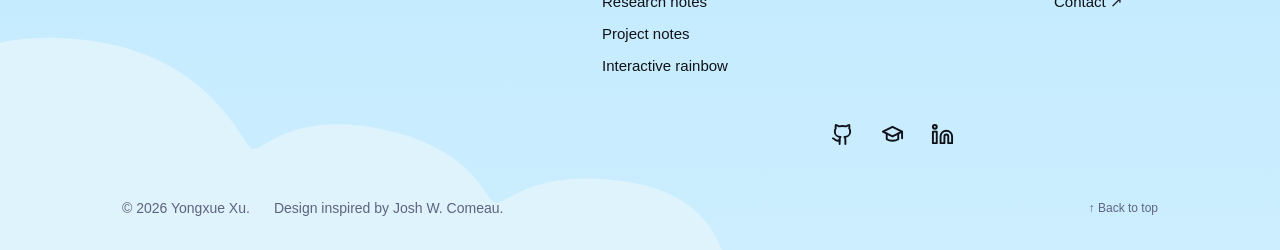
==== commit 469abfe5: "Share Blog theme sounds with homepage and remove portrait emblems" ====
--- a/index.html
+++ b/index.html
@@ -16,7 +16,7 @@
 <meta property="og:url" content="https://jerrysnow.me/">
 <meta property="og:type" content="website">
 <script type="application/ld+json">{"@context": "https://schema.org", "@type": "WebSite", "@id": "https://jerrysnow.me/#website", "url": "https://jerrysnow.me/", "name": "Yongxue Xu", "alternateName": ["Yongxue Xu Homepage", "徐永雪"]}</script>
-<link rel="icon" href="data:,"><link rel="stylesheet" href="morin-base.css?v=ab1dabcaa3b3"><link rel="stylesheet" href="style.css?v=4eeb8d27273c"><link rel="stylesheet" href="profile.css?v=5d947bba614d"><link rel="stylesheet" href="homepage-figures.css?v=1f57ede3fb94"><link rel="stylesheet" href="homepage-entry.css?v=0b73bcbe3b5f"><link rel="stylesheet" href="homepage-visual.css?v=2f1bb5382aaf"><script src="homepage-entry.js?v=cf152dd2c520" defer></script><script src="profile.js?v=5ad88fb411c4" defer></script><link rel="stylesheet" href="language-control.css?v=ee913818d95e"><link rel="stylesheet" href="homepage-nav.css?v=e2cf972ba251"><script src="homepage-nav.js?v=6d9ad29b4cbf" defer></script><script src="language-control.js?v=cddb643d28ec" defer></script><link rel="stylesheet" href="homepage-project.css?v=684bf86bdc39"><script src="homepage-project.js?v=39450704cdd8" defer></script><link rel="stylesheet" href="homepage-cat.css?v=adfba892cd41"><script src="homepage-cat.js?v=8e66e9520c12" defer></script><script src="paper-controls.js?v=69b3d9bdd065" defer></script><script src="site.js?v=22eb46f49121" defer></script><link rel="stylesheet" href="blog/icons.css?v=ea12366de164"><script src="blog/icons.js?v=697948d222ee" data-icons-scope="homepage" defer></script><link rel="stylesheet" href="blog/character.css?v=40e88186ac13"><link rel="stylesheet" href="blog/footer.css?v=79daea4914ca"><link rel="stylesheet" href="blog/identity.css?v=dd38e2857742"><link rel="stylesheet" href="homepage-icons.css?v=ea20f9d18337"><link rel="stylesheet" href="homepage-landscape.css?v=683fa32b75c2"><script src="blog/reading.js?v=8371930f481e" defer></script><link rel="stylesheet" href="blog/character-details.css?v=2bdf0156736a"><script src="blog/character-interaction.js?v=efecc22e4dc6" defer></script><script src="homepage-landscape.js?v=813610908067" defer></script><link rel="stylesheet" href="homepage-sections.css?v=486183217833"><script src="homepage-sections.js?v=96b10ab59267" defer></script></head>
+<link rel="icon" href="data:,"><link rel="stylesheet" href="morin-base.css?v=ab1dabcaa3b3"><link rel="stylesheet" href="style.css?v=4eeb8d27273c"><link rel="stylesheet" href="profile.css?v=d96b7795780a"><link rel="stylesheet" href="homepage-figures.css?v=1f57ede3fb94"><link rel="stylesheet" href="homepage-entry.css?v=0b73bcbe3b5f"><link rel="stylesheet" href="homepage-visual.css?v=2f1bb5382aaf"><script src="homepage-entry.js?v=cf152dd2c520" defer></script><script src="profile.js?v=d1a621be7925" defer></script><link rel="stylesheet" href="language-control.css?v=ee913818d95e"><link rel="stylesheet" href="homepage-nav.css?v=e2cf972ba251"><script src="homepage-nav.js?v=6d9ad29b4cbf" defer></script><script src="language-control.js?v=cddb643d28ec" defer></script><link rel="stylesheet" href="homepage-project.css?v=684bf86bdc39"><script src="homepage-project.js?v=39450704cdd8" defer></script><link rel="stylesheet" href="homepage-cat.css?v=adfba892cd41"><script src="homepage-cat.js?v=8e66e9520c12" defer></script><script src="paper-controls.js?v=69b3d9bdd065" defer></script><script src="site.js?v=22eb46f49121" defer></script><script src="blog/tools.js?v=566dc92b1928" data-sound-scope="theme" defer></script><link rel="stylesheet" href="blog/icons.css?v=ea12366de164"><script src="blog/icons.js?v=697948d222ee" data-icons-scope="homepage" defer></script><link rel="stylesheet" href="blog/character.css?v=40e88186ac13"><link rel="stylesheet" href="blog/footer.css?v=79daea4914ca"><link rel="stylesheet" href="blog/identity.css?v=dd38e2857742"><link rel="stylesheet" href="homepage-icons.css?v=ea20f9d18337"><link rel="stylesheet" href="homepage-landscape.css?v=683fa32b75c2"><script src="blog/reading.js?v=8371930f481e" defer></script><link rel="stylesheet" href="blog/character-details.css?v=2bdf0156736a"><script src="blog/character-interaction.js?v=efecc22e4dc6" defer></script><script src="homepage-landscape.js?v=813610908067" defer></script><link rel="stylesheet" href="homepage-sections.css?v=486183217833"><script src="homepage-sections.js?v=96b10ab59267" defer></script></head>
 <body id="top" class="academic-home"><div class="home-atmosphere" aria-hidden="true"><div class="home-horizon"><svg xmlns="http://www.w3.org/2000/svg" class="source-article-cloud" aria-hidden="true" viewBox="0 0 2600 210" width="2600" height="210" fill="none" aria-hidden="true">
 <path class="home-cloud-distant" fill="var(--cloud-far)" d="M-100 210V116C-28 116 7 70 88 70C144 70 176 90 203 104C219 51 267 21 330 21C409 21 448 59 465 98C501 73 536 63 578 63C639 63 684 87 706 120C745 105 779 100 815 107C849 68 886 51 938 51C1004 51 1044 86 1055 115C1103 102 1152 117 1172 147C1230 113 1277 107 1315 118C1347 67 1382 47 1438 47C1505 47 1557 79 1571 119C1602 105 1640 105 1667 115C1695 66 1744 40 1803 40C1879 40 1924 79 1938 120C1977 92 2019 90 2052 99C2074 45 2130 19 2194 19C2270 19 2315 62 2328 107C2367 92 2411 100 2444 127C2497 95 2565 97 2700 120V210Z"/>
 <path class="home-cloud-middle" fill="var(--cloud)" d="M-100 210V163C-11 163 52 117 141 117C210 117 248 136 280 155C309 109 361 88 416 88C494 88 544 116 565 156C613 131 670 129 715 149C754 114 805 100 857 100C919 100 963 124 987 156C1035 137 1074 135 1114 150C1152 110 1194 92 1251 92C1328 92 1370 124 1393 158C1430 146 1463 146 1496 156C1535 111 1590 95 1643 95C1711 95 1752 118 1775 154C1810 133 1851 129 1886 144C1923 99 1975 85 2027 85C2098 85 2132 119 2156 152C2205 131 2256 138 2282 154C2317 113 2374 100 2425 100C2510 100 2535 139 2570 155C2600 147 2655 155 2700 164V210Z"/>
@@ -33,7 +33,7 @@
 <path class="stitch-nose" d="M29.5 38.5Q32 37 34.5 38.5Q34 42 32 42Q30 42 29.5 38.5Z"/>
 </g></svg></svg></span><span class="character-hello" aria-hidden="true"><svg class="character-hello-cloud" viewBox="0 0 180 84" aria-hidden="true" focusable="false"><path d="M25 65C10 68 3 59 7 48C-2 37 5 22 20 22C22 7 40 2 53 11C65 0 86 2 94 11C107 2 128 7 133 18C150 14 163 27 159 40C162 48 169 53 179 52C174 65 161 64 150 59C141 72 123 73 111 66C97 79 77 78 65 69C50 78 34 75 25 65Z"/></svg><span class="character-hello-words"><span class="character-hello-hi">Hi,</span> I’m Jerry</span></span><span class="character-pet" aria-hidden="true"><span class="character-pet-frame character-pet-frame--rest"><img class="character-pet-art character-pet-art--day" src="/assets/mouse-companion-day.webp?v=f9f0299085df" width="470" height="640" alt="" draggable="false" decoding="async"><img class="character-pet-art character-pet-art--night" src="/assets/mouse-companion-night.webp?v=07bb78482b4f" width="470" height="640" alt="" draggable="false" decoding="async"></span><span class="character-pet-frame character-pet-frame--reach"><img class="character-pet-art character-pet-art--day" src="/assets/mouse-reach-day.webp?v=b84851614873" width="470" height="640" alt="" draggable="false" decoding="async"><img class="character-pet-art character-pet-art--night" src="/assets/mouse-reach-night.webp?v=90647d71d297" width="470" height="640" alt="" draggable="false" decoding="async"></span><span class="character-pet-frame character-pet-frame--lift"><img class="character-pet-art character-pet-art--day" src="/assets/mouse-lift-day.webp?v=9487c759bc76" width="470" height="640" alt="" draggable="false" decoding="async"><img class="character-pet-art character-pet-art--night" src="/assets/mouse-lift-night.webp?v=d668a58c2cda" width="470" height="640" alt="" draggable="false" decoding="async"></span><span class="character-pet-frame character-pet-frame--bite"><img class="character-pet-art character-pet-art--day" src="/assets/mouse-bite-day.webp?v=72d7b9c13938" width="470" height="640" alt="" draggable="false" decoding="async"><img class="character-pet-art character-pet-art--night" src="/assets/mouse-bite-night.webp?v=f47627fb4b5b" width="470" height="640" alt="" draggable="false" decoding="async"></span><span class="character-pet-frame character-pet-frame--chew"><img class="character-pet-art character-pet-art--day" src="/assets/mouse-chew-day.webp?v=3548aa931402" width="470" height="640" alt="" draggable="false" decoding="async"><img class="character-pet-art character-pet-art--night" src="/assets/mouse-chew-night.webp?v=f5d43f4fa8fb" width="470" height="640" alt="" draggable="false" decoding="async"></span><span class="character-discovery"><svg viewBox="0 0 24 40" fill="none"><path d="M12 5L12 24" stroke="currentColor" stroke-width="8" stroke-linecap="round"/><circle cx="12" cy="35" r="4" fill="currentColor"/></svg></span></span></button></div><a class="skip-link" href="#content">Skip to content</a>
 <div class="masthead"><div class="masthead__inner-wrap"><nav class="greedy-nav" aria-label="Main navigation"><ul class="visible-links"><li class="masthead__menu-item"><a href="#about"><span data-en="Homepage" data-zh="主页">Homepage</span></a></li><li class="masthead__menu-item"><a href="#about"><span data-en="About Me" data-zh="关于我">About Me</span></a></li><li class="masthead__menu-item"><a href="#news"><span data-en="News" data-zh="动态">News</span></a></li><li class="masthead__menu-item"><a href="#publications"><span data-en="Publications" data-zh="论文">Publications</span></a></li><li class="masthead__menu-item"><a href="#honors"><span data-en="Honors and Awards" data-zh="荣誉与奖项">Honors and Awards</span></a></li><li class="masthead__menu-item"><a href="#education"><span data-en="Education" data-zh="教育经历">Education</span></a></li><li class="masthead__menu-item"><a href="#internships"><span data-en="Internships" data-zh="实习经历">Internships</span></a></li><li class="masthead__menu-item"><a href="daily/"><span data-en="Daily Papers" data-zh="每日论文">Daily Papers</span></a></li><li class="masthead__menu-item"><a class="blog-entry" href="blog/" aria-label="Playground"><span class="playground-word">Playground</span><svg class="playground-arrows" viewBox="0 0 36 12" aria-hidden="true"><path class="playground-arrow-main" d="M.75 6h10.5M6 .75 11.25 6 6 11.25"/><path class="playground-chevron playground-chevron--1" d="M15 10 19.5 5.5 15 1"/><path class="playground-chevron playground-chevron--2" d="M23 10 27.5 5.5 23 1"/><path class="playground-chevron playground-chevron--3" d="M31 10 35.5 5.5 31 1"/></svg></a></li></ul></nav><button id="theme-toggle" type="button" aria-label="Switch to dark mode" title="Switch to dark mode"><svg class="theme-icon theme-icon--moon" viewBox="0 0 24 24" fill="none" stroke="currentColor" stroke-width="1.7" stroke-linecap="round" stroke-linejoin="round" aria-hidden="true"><path d="M20.9 13a9 9 0 0 1-9.9-9.9A9 9 0 1 0 20.9 13Z"/></svg><svg class="theme-icon theme-icon--sun" viewBox="0 0 24 24" fill="none" stroke="currentColor" stroke-width="1.7" stroke-linecap="round" aria-hidden="true"><circle cx="12" cy="12" r="4"/><path d="M12 2v2m0 16v2M2 12h2m16 0h2M4.93 4.93l1.42 1.42m11.3 11.3 1.42 1.42M4.93 19.07l1.42-1.42m11.3-11.3 1.42-1.42"/></svg></button><button id="language" type="button" aria-label="切换到中文">中文</button></div></div>
-<div id="main"><aside class="sidebar sticky" aria-label="Profile"><div class="profile_box"><div class="author__avatar"><div class="portrait-scene"><button class="portrait-toggle" type="button" aria-label="Show emoji portrait and university emblems" aria-pressed="false" aria-controls="profile-universities"><span class="portrait-frame"><img class="portrait portrait--photo" src="assets/previews/portrait-cv-480.webp?v=18deb32e2d54" srcset="assets/previews/portrait-cv-480.webp?v=18deb32e2d54 480w, assets/previews/portrait-cv-960.webp?v=3ec9421d5882 960w" sizes="(max-width:540px) 112px, (max-width:924px) 145px, (max-width:1279px) 160px, 175px" width="960" height="1280" alt="Yongxue Xu" fetchpriority="high" decoding="async"><img class="portrait portrait--extension" src="assets/previews/portrait-shirt-extension-v1-480.webp?v=e26aaf79d442" srcset="assets/previews/portrait-shirt-extension-v1-480.webp?v=e26aaf79d442 480w, assets/previews/portrait-shirt-extension-v1-960.webp?v=b915f8c48ef7 960w" sizes="(max-width:540px) 112px, (max-width:924px) 145px, (max-width:1279px) 160px, 175px" width="960" height="320" alt="" aria-hidden="true" decoding="async"><img class="portrait portrait--memoji" src="assets/previews/portrait-memoji-transparent-v1-480.webp?v=f8726b33f150" srcset="assets/previews/portrait-memoji-transparent-v1-480.webp?v=f8726b33f150 480w, assets/previews/portrait-memoji-transparent-v1-960.webp?v=01e0b23c78b8 960w" sizes="(max-width:540px) 112px, (max-width:924px) 145px, (max-width:1279px) 160px, 175px" width="960" height="1280" alt="" aria-hidden="true" decoding="async"></span><span class="portrait-sparkle" aria-hidden="true">✨</span></button><div id="profile-universities" class="portrait-universities" aria-hidden="true" inert><a class="portrait-university portrait-university--sjtu" href="https://www.sjtu.edu.cn/" target="_blank" rel="noopener noreferrer" aria-label="Shanghai Jiao Tong University" data-school-en="Shanghai Jiao Tong University" data-school-zh="上海交通大学" tabindex="-1"><span class="badge-response"><span class="badge-float"><img src="assets/universities/sjtu.svg?v=6ba82c7d992d" alt="" width="96" height="96"></span></span></a><a class="portrait-university portrait-university--westlake" href="https://www.westlake.edu.cn/" target="_blank" rel="noopener noreferrer" aria-label="Westlake University" data-school-en="Westlake University" data-school-zh="西湖大学" tabindex="-1"><span class="badge-response"><span class="badge-float"><img src="assets/universities/westlake.png?v=ed78d9d8a744" alt="" width="96" height="96"></span></span></a><a class="portrait-university portrait-university--sysu" href="https://www.sysu.edu.cn/" target="_blank" rel="noopener noreferrer" aria-label="Sun Yat-sen University" data-school-en="Sun Yat-sen University" data-school-zh="中山大学" tabindex="-1"><span class="badge-response"><span class="badge-float"><img src="assets/universities/sysu.png?v=e0b31f335ef3" alt="" width="96" height="96"></span></span></a><a class="portrait-university portrait-university--hkust" href="https://hkust.edu.hk/" target="_blank" rel="noopener noreferrer" aria-label="Hong Kong University of Science and Technology" data-school-en="Hong Kong University of Science and Technology" data-school-zh="香港科技大学" tabindex="-1"><span class="badge-response"><span class="badge-float"><img src="assets/universities/hkust.svg?v=ba46fa341555" alt="" width="96" height="96"></span></span></a></div></div></div>
+<div id="main"><aside class="sidebar sticky" aria-label="Profile"><div class="profile_box"><div class="author__avatar"><div class="portrait-scene"><button class="portrait-toggle" type="button" aria-label="Show cartoon portrait" aria-pressed="false"><span class="portrait-frame"><img class="portrait portrait--photo" src="assets/previews/portrait-cv-480.webp?v=18deb32e2d54" srcset="assets/previews/portrait-cv-480.webp?v=18deb32e2d54 480w, assets/previews/portrait-cv-960.webp?v=3ec9421d5882 960w" sizes="(max-width:540px) 112px, (max-width:924px) 145px, (max-width:1279px) 160px, 175px" width="960" height="1280" alt="Yongxue Xu" fetchpriority="high" decoding="async"><img class="portrait portrait--extension" src="assets/previews/portrait-shirt-extension-v1-480.webp?v=e26aaf79d442" srcset="assets/previews/portrait-shirt-extension-v1-480.webp?v=e26aaf79d442 480w, assets/previews/portrait-shirt-extension-v1-960.webp?v=b915f8c48ef7 960w" sizes="(max-width:540px) 112px, (max-width:924px) 145px, (max-width:1279px) 160px, 175px" width="960" height="320" alt="" aria-hidden="true" decoding="async"><img class="portrait portrait--memoji" src="assets/previews/portrait-memoji-transparent-v1-480.webp?v=f8726b33f150" srcset="assets/previews/portrait-memoji-transparent-v1-480.webp?v=f8726b33f150 480w, assets/previews/portrait-memoji-transparent-v1-960.webp?v=01e0b23c78b8 960w" sizes="(max-width:540px) 112px, (max-width:924px) 145px, (max-width:1279px) 160px, 175px" width="960" height="1280" alt="" aria-hidden="true" decoding="async"></span><span class="portrait-sparkle" aria-hidden="true">✨</span></button></div></div>
 <div class="author__content"><h1 class="author__name"><a class="identity identity--profile" href="/blog/" aria-label="Yongxue Xu — Blog"><span>Yongx</span><span class="name-monogram"><span class="name-monogram-text">ue</span><svg class="name-letter-u" width="16" height="14" viewBox="0 0 16 14" fill="none" aria-hidden="true" focusable="false"><path d="M3.1 2.5C2.7 4.6 2.1 7.4 2.8 9.2C3.4 10.9 5.5 11.4 7.1 10.1C9.1 8.5 9.8 4.9 10.6 2.1L9.7 9.4C9.6 10.8 10.6 11.5 12.3 10.5"/></svg><svg class="name-letter-e" width="16" height="14" viewBox="0 0 16 14" fill="none" aria-hidden="true" focusable="false"><path d="M3.2 7.4C6.4 7.6 11.8 6.2 11.4 3.8C11 1.5 7.7 1.5 5.6 3.1C2.2 5.7 1.9 9.6 4.9 11.1C7 12.2 9.5 11.6 11.7 9.9"/></svg></span><span>Xu</span></a></h1><p class="author__bio"><span data-en="Undergraduate Student" data-zh="本科生">Undergraduate Student</span></p></div>
 <div class="author__urls-wrapper"><p class="research-interests"><span data-en="My research interests mainly include embodied intelligence, multimodal video understanding and generative video models." data-zh="我的研究兴趣主要包括具身智能、多模态视频理解与视频生成模型。">My research interests mainly include embodied intelligence, multimodal video understanding and generative video models.</span></p><ul class="author__urls social-icons">
 <li class="profile-location"><svg class="contact-icon" viewBox="0 0 24 24" fill="none" stroke="currentColor" stroke-width="1.6" stroke-linecap="round" stroke-linejoin="round" aria-hidden="true"><path d="M19 10c0 5-7 12-7 12S5 15 5 10a7 7 0 1 1 14 0Z"/><circle cx="12" cy="10" r="2"/></svg><span data-en="Shenzhen, China" data-zh="中国 · 深圳">Shenzhen, China</span></li>
--- a/profile.css
+++ b/profile.css
@@ -1,39 +1,14 @@
-/* A small interactive profile, with the original portrait and official artwork. */
-.portrait-scene{position:relative;width:fit-content;isolation:isolate;--badge-left:max(-60px,calc((925px - 100vw)/2 - 3px))}
-@media(min-width:1280px){.portrait-scene{--badge-left:max(-60px,calc((1280px - 100vw)/2 - 3px))}}
+/* Interactive photo and cartoon portraits. */
+.portrait-scene{position:relative;width:fit-content;isolation:isolate}
 .author__avatar .portrait-frame{transition:border-color 260ms,box-shadow 260ms;box-shadow:0 2px 8px #142a3c04}
 .portrait-toggle:hover .portrait-frame,.portrait-toggle:focus-visible .portrait-frame{border-color:#bacbd5;box-shadow:0 5px 22px #24465e0d}
 .portrait-toggle:active .portrait-frame{box-shadow:0 1px 5px #24465e12}
-.portrait-scene.is-expanded .portrait-universities{opacity:1;visibility:visible}
-.portrait-universities{z-index:3}
-.portrait-university{appearance:none;padding:0;border:0;background:transparent;cursor:pointer;pointer-events:none;border-radius:50%;text-decoration:none!important;outline-offset:5px;touch-action:manipulation;--badge-x:0px;--badge-y:0px}
-.portrait-scene.is-expanded .portrait-university{pointer-events:auto;animation:profile-badge-enter 540ms cubic-bezier(.2,.85,.25,1.16) var(--emblem-delay) both}
-.badge-response,.badge-float{display:block;width:100%;height:100%}
-.badge-response{transform:translate(var(--badge-x),var(--badge-y));transition:filter 220ms;will-change:auto}
-.badge-float{animation:emblem-float-y var(--float-duration) cubic-bezier(.45,0,.55,1) var(--float-phase) infinite}
-.portrait-university--westlake .badge-float,.portrait-university--hkust .badge-float{animation-name:emblem-sway}
-.author__avatar .portrait-university img{transition:scale 240ms cubic-bezier(.2,.8,.3,1),filter 240ms;filter:drop-shadow(0 2px 2px #203c4c08)}
-.portrait-university:hover img,.portrait-university:focus-visible img{scale:1.16;filter:drop-shadow(0 4px 5px #203c4c20)}
-.portrait-university:active img{scale:1.01}
-.portrait-scene:not(.is-expanded) .badge-float,.portrait-scene.is-paused .badge-float{animation-play-state:paused}
-@keyframes profile-badge-enter{from{opacity:0;transform:translateY(calc(-50% + 6px)) scale(.86)}to{opacity:1;transform:translateY(-50%) scale(1)}}
 html[data-theme=dark] .portrait-toggle:hover .portrait-frame,html[data-theme=dark] .portrait-toggle:focus-visible .portrait-frame{border-color:#637786;box-shadow:0 5px 22px #0003}
-/* A neutral backing protects official emblem colors on the dark canvas. */
-html[data-theme=dark] .portrait-university--sjtu .badge-float,html[data-theme=dark] .portrait-university--sysu .badge-float{background:#fff;border-radius:50%;box-shadow:0 0 0 2px #fff}
-html[data-theme=dark] .portrait-university--westlake img,html[data-theme=dark] .portrait-university--hkust img{filter:drop-shadow(0 0 1px #fff9) drop-shadow(0 2px 3px #0003)}
 @media(max-width:924px){.portrait-scene.is-expanded .portrait-sparkle{right:37px;top:-10px}}
 @media(max-width:540px){.portrait-scene.is-expanded .portrait-sparkle{right:33px}}
-@media(prefers-reduced-motion:reduce){.portrait-scene *{animation:none!important;transition:none!important}.badge-response{transform:none}.portrait-university:hover img,.portrait-university:focus-visible img{scale:1}}
-@media print{.portrait-universities{display:none!important}}
+@media(prefers-reduced-motion:reduce){.portrait-scene *{animation:none!important;transition:none!important}}
 
-html[data-theme=dark] .portrait-university--westlake .badge-float,html[data-theme=dark] .portrait-university--hkust .badge-float{position:relative;isolation:isolate}
-html[data-theme=dark] .portrait-university--westlake .badge-float::before,html[data-theme=dark] .portrait-university--hkust .badge-float::before{content:"";position:absolute;inset:-4px;z-index:-1;border-radius:12px;background:#b9c8d7}
-
-/* Four tiny dots unfold into the same arrangement as the four emblems. */
-
-/* Reserve the emblem's full hover/spring envelope beside the portrait.
-   Use the same pixel breakpoints as the portrait sizes; the reference theme's
-   em-based float columns otherwise switch at different browser font settings. */
+/* Keep the established profile and content spacing across portrait sizes. */
 @media (min-width:925px) {
   #main {
     display:grid;
@@ -66,11 +41,11 @@
   #main {max-width:1280px;column-gap:55px}
 }
 @media (max-width:540px) {
-  /* Bottom emblems extend below the oval, including their animated hover. */
+  /* Preserve the established spacing below the profile. */
   .profile_box .author__urls-wrapper {margin-top:26px}
 }
 
-/* Pinning opens the emblems. The sparkle tracks the pointer or keyboard focus. */
+/* The sparkle tracks the pointer or keyboard focus. */
 .portrait-toggle.is-memoji:not(.is-previewing) .portrait-sparkle { opacity: 0 }
 .portrait-toggle.is-previewing .portrait-sparkle { opacity: 1 }
 
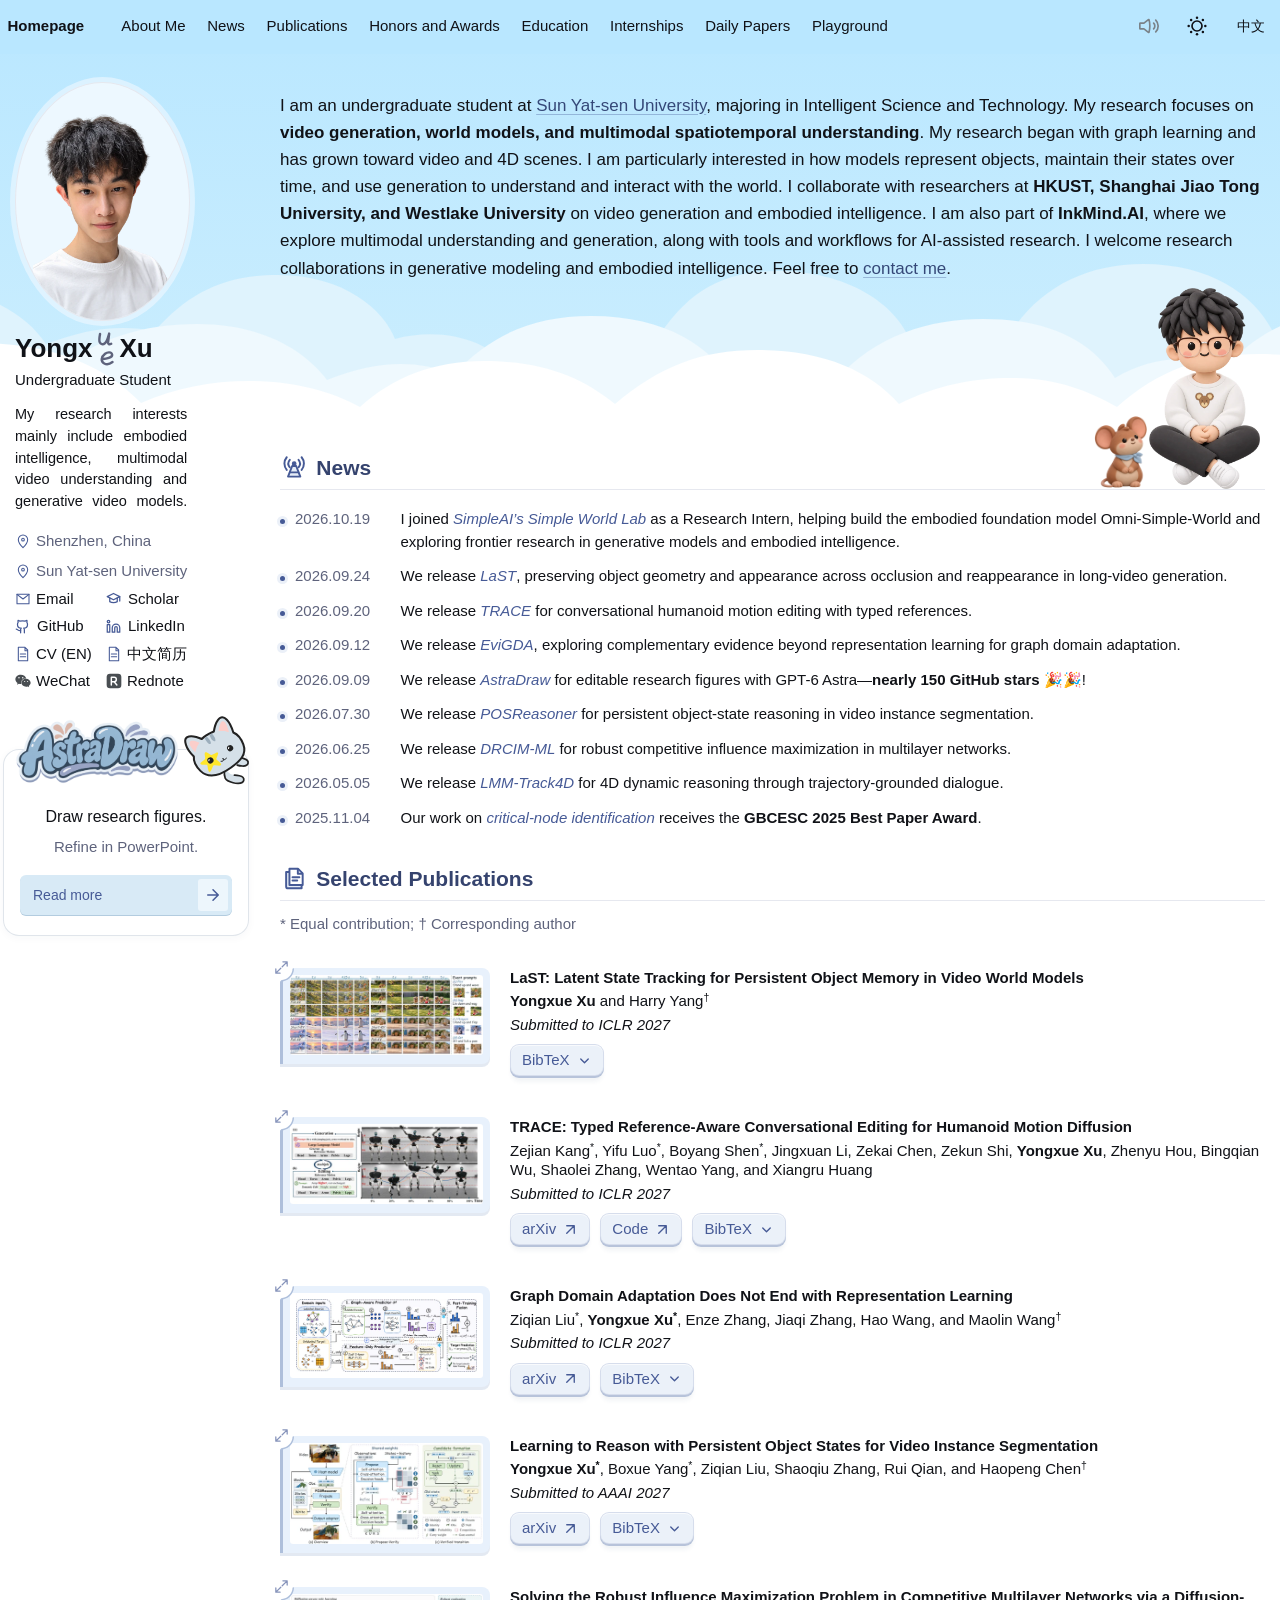
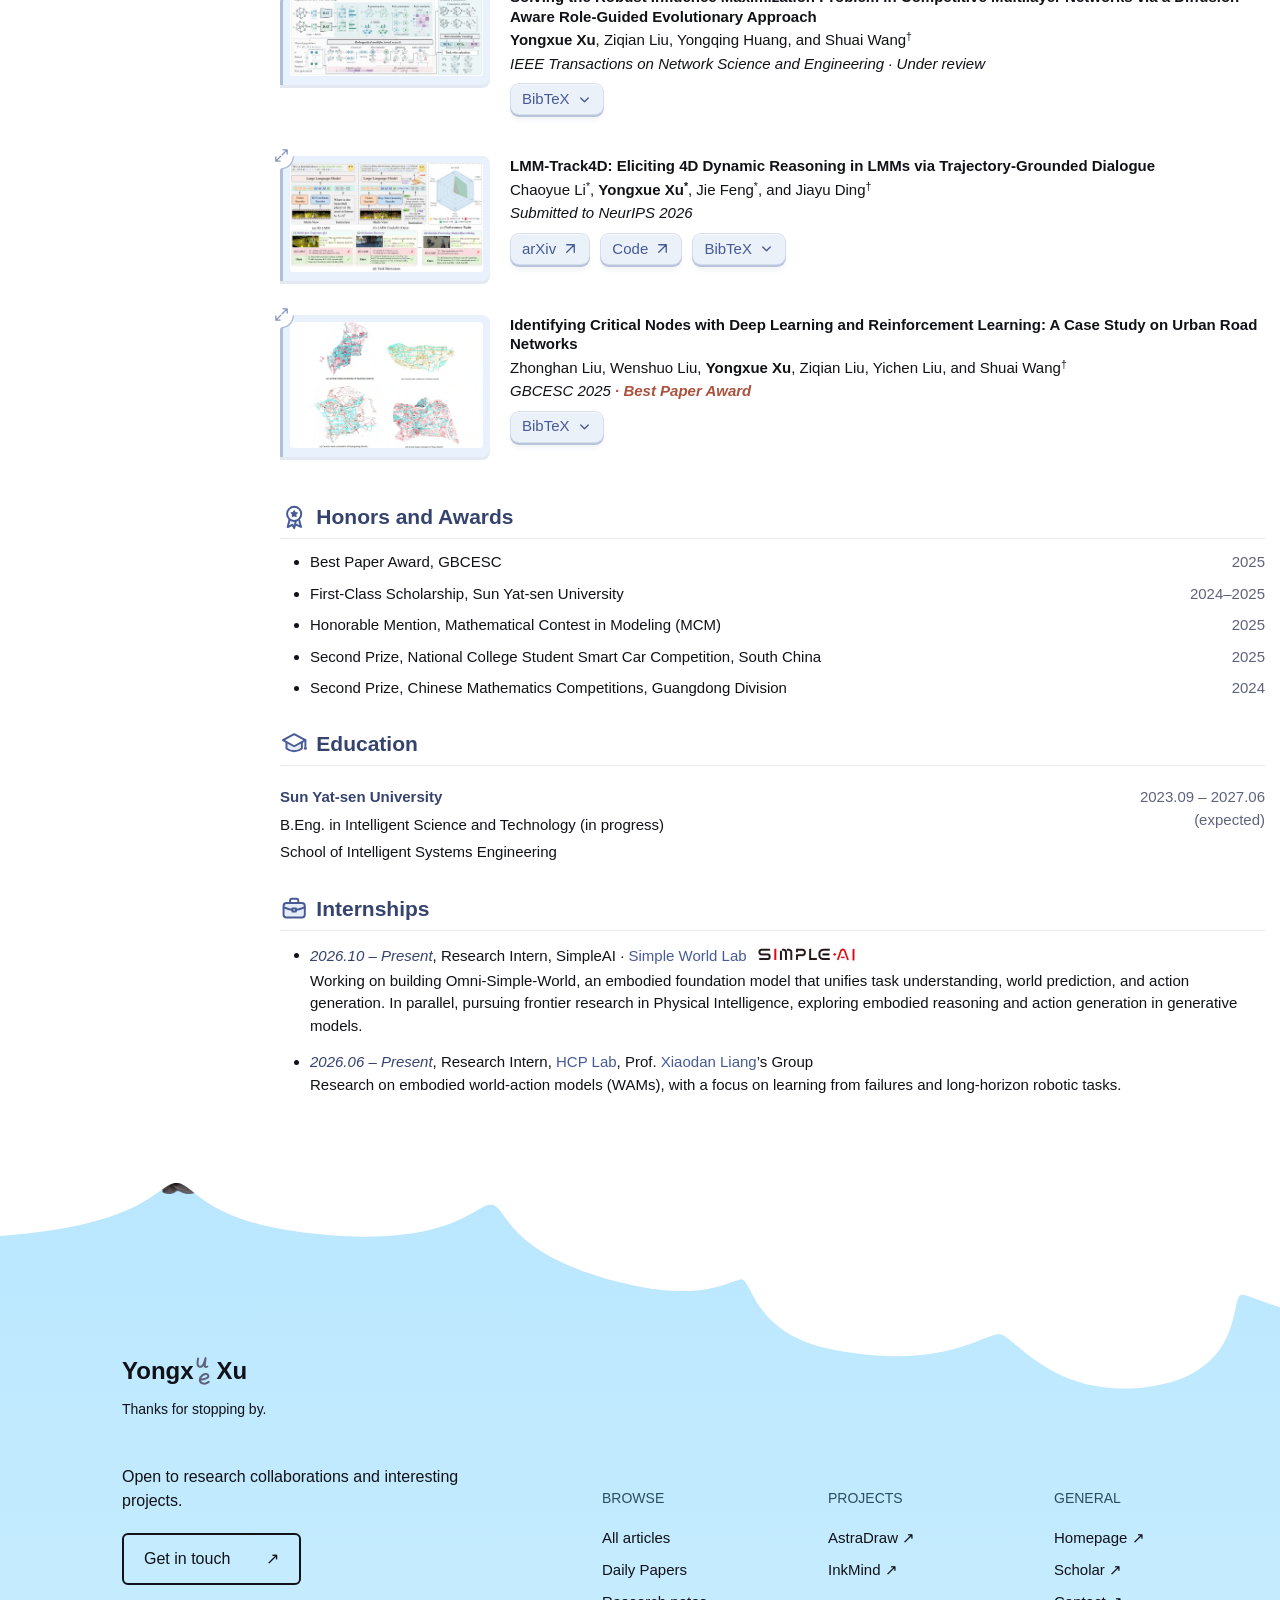
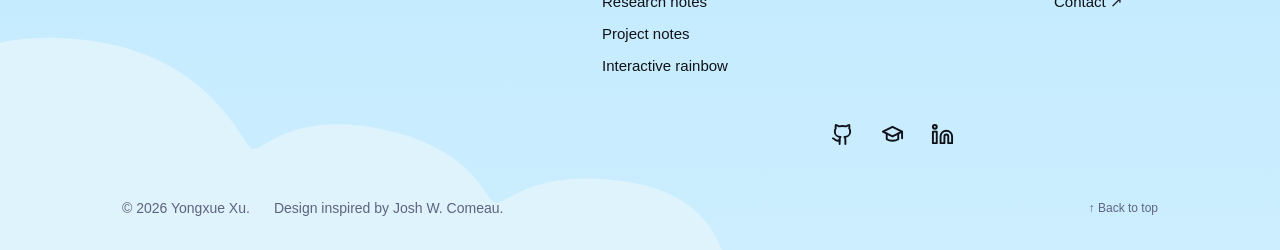
==== commit 96fd9dcb: "Share original interaction sounds and sound controls across homepage and Blog" ====
--- a/index.html
+++ b/index.html
@@ -16,7 +16,7 @@
 <meta property="og:url" content="https://jerrysnow.me/">
 <meta property="og:type" content="website">
 <script type="application/ld+json">{"@context": "https://schema.org", "@type": "WebSite", "@id": "https://jerrysnow.me/#website", "url": "https://jerrysnow.me/", "name": "Yongxue Xu", "alternateName": ["Yongxue Xu Homepage", "徐永雪"]}</script>
-<link rel="icon" href="data:,"><link rel="stylesheet" href="morin-base.css?v=ab1dabcaa3b3"><link rel="stylesheet" href="style.css?v=4eeb8d27273c"><link rel="stylesheet" href="profile.css?v=d96b7795780a"><link rel="stylesheet" href="homepage-figures.css?v=1f57ede3fb94"><link rel="stylesheet" href="homepage-entry.css?v=0b73bcbe3b5f"><link rel="stylesheet" href="homepage-visual.css?v=2f1bb5382aaf"><script src="homepage-entry.js?v=cf152dd2c520" defer></script><script src="profile.js?v=d1a621be7925" defer></script><link rel="stylesheet" href="language-control.css?v=ee913818d95e"><link rel="stylesheet" href="homepage-nav.css?v=e2cf972ba251"><script src="homepage-nav.js?v=6d9ad29b4cbf" defer></script><script src="language-control.js?v=cddb643d28ec" defer></script><link rel="stylesheet" href="homepage-project.css?v=684bf86bdc39"><script src="homepage-project.js?v=39450704cdd8" defer></script><link rel="stylesheet" href="homepage-cat.css?v=adfba892cd41"><script src="homepage-cat.js?v=8e66e9520c12" defer></script><script src="paper-controls.js?v=69b3d9bdd065" defer></script><script src="site.js?v=22eb46f49121" defer></script><script src="blog/tools.js?v=566dc92b1928" data-sound-scope="theme" defer></script><link rel="stylesheet" href="blog/icons.css?v=ea12366de164"><script src="blog/icons.js?v=697948d222ee" data-icons-scope="homepage" defer></script><link rel="stylesheet" href="blog/character.css?v=40e88186ac13"><link rel="stylesheet" href="blog/footer.css?v=79daea4914ca"><link rel="stylesheet" href="blog/identity.css?v=dd38e2857742"><link rel="stylesheet" href="homepage-icons.css?v=ea20f9d18337"><link rel="stylesheet" href="homepage-landscape.css?v=683fa32b75c2"><script src="blog/reading.js?v=8371930f481e" defer></script><link rel="stylesheet" href="blog/character-details.css?v=2bdf0156736a"><script src="blog/character-interaction.js?v=efecc22e4dc6" defer></script><script src="homepage-landscape.js?v=813610908067" defer></script><link rel="stylesheet" href="homepage-sections.css?v=486183217833"><script src="homepage-sections.js?v=96b10ab59267" defer></script></head>
+<link rel="icon" href="data:,"><link rel="stylesheet" href="morin-base.css?v=ab1dabcaa3b3"><link rel="stylesheet" href="style.css?v=b541154b9f15"><link rel="stylesheet" href="profile.css?v=d96b7795780a"><link rel="stylesheet" href="homepage-figures.css?v=1f57ede3fb94"><link rel="stylesheet" href="homepage-entry.css?v=0b73bcbe3b5f"><link rel="stylesheet" href="homepage-visual.css?v=2f1bb5382aaf"><script src="homepage-entry.js?v=cf152dd2c520" defer></script><script src="profile.js?v=d1a621be7925" defer></script><link rel="stylesheet" href="language-control.css?v=ee913818d95e"><link rel="stylesheet" href="homepage-nav.css?v=3eb6b657b367"><script src="homepage-nav.js?v=6d9ad29b4cbf" defer></script><script src="language-control.js?v=cddb643d28ec" defer></script><link rel="stylesheet" href="homepage-project.css?v=684bf86bdc39"><script src="homepage-project.js?v=39450704cdd8" defer></script><link rel="stylesheet" href="homepage-cat.css?v=adfba892cd41"><script src="homepage-cat.js?v=8e66e9520c12" defer></script><script src="paper-controls.js?v=69b3d9bdd065" defer></script><script src="site.js?v=22eb46f49121" defer></script><script src="assets/vendor/howler.min.js?v=2.2.4-736c339444c8" defer></script><script src="blog/tools.js?v=27df1facad7a" data-sound-scope="homepage" defer></script><script src="homepage-sounds.js?v=2299dcfe184c" defer></script><link rel="stylesheet" href="blog/icons.css?v=ea12366de164"><script src="blog/icons.js?v=f47e2e5ebd80" data-icons-scope="homepage" defer></script><link rel="stylesheet" href="blog/character.css?v=40e88186ac13"><link rel="stylesheet" href="blog/footer.css?v=79daea4914ca"><link rel="stylesheet" href="blog/identity.css?v=dd38e2857742"><link rel="stylesheet" href="homepage-icons.css?v=ea20f9d18337"><link rel="stylesheet" href="homepage-landscape.css?v=683fa32b75c2"><script src="blog/reading.js?v=8371930f481e" defer></script><link rel="stylesheet" href="blog/character-details.css?v=2bdf0156736a"><script src="blog/character-interaction.js?v=efecc22e4dc6" defer></script><script src="homepage-landscape.js?v=813610908067" defer></script><link rel="stylesheet" href="homepage-sections.css?v=486183217833"><script src="homepage-sections.js?v=96b10ab59267" defer></script></head>
 <body id="top" class="academic-home"><div class="home-atmosphere" aria-hidden="true"><div class="home-horizon"><svg xmlns="http://www.w3.org/2000/svg" class="source-article-cloud" aria-hidden="true" viewBox="0 0 2600 210" width="2600" height="210" fill="none" aria-hidden="true">
 <path class="home-cloud-distant" fill="var(--cloud-far)" d="M-100 210V116C-28 116 7 70 88 70C144 70 176 90 203 104C219 51 267 21 330 21C409 21 448 59 465 98C501 73 536 63 578 63C639 63 684 87 706 120C745 105 779 100 815 107C849 68 886 51 938 51C1004 51 1044 86 1055 115C1103 102 1152 117 1172 147C1230 113 1277 107 1315 118C1347 67 1382 47 1438 47C1505 47 1557 79 1571 119C1602 105 1640 105 1667 115C1695 66 1744 40 1803 40C1879 40 1924 79 1938 120C1977 92 2019 90 2052 99C2074 45 2130 19 2194 19C2270 19 2315 62 2328 107C2367 92 2411 100 2444 127C2497 95 2565 97 2700 120V210Z"/>
 <path class="home-cloud-middle" fill="var(--cloud)" d="M-100 210V163C-11 163 52 117 141 117C210 117 248 136 280 155C309 109 361 88 416 88C494 88 544 116 565 156C613 131 670 129 715 149C754 114 805 100 857 100C919 100 963 124 987 156C1035 137 1074 135 1114 150C1152 110 1194 92 1251 92C1328 92 1370 124 1393 158C1430 146 1463 146 1496 156C1535 111 1590 95 1643 95C1711 95 1752 118 1775 154C1810 133 1851 129 1886 144C1923 99 1975 85 2027 85C2098 85 2132 119 2156 152C2205 131 2256 138 2282 154C2317 113 2374 100 2425 100C2510 100 2535 139 2570 155C2600 147 2655 155 2700 164V210Z"/>
@@ -32,7 +32,7 @@
 <path class="stitch-eye" d="M25 29V31M39 29V31"/>
 <path class="stitch-nose" d="M29.5 38.5Q32 37 34.5 38.5Q34 42 32 42Q30 42 29.5 38.5Z"/>
 </g></svg></svg></span><span class="character-hello" aria-hidden="true"><svg class="character-hello-cloud" viewBox="0 0 180 84" aria-hidden="true" focusable="false"><path d="M25 65C10 68 3 59 7 48C-2 37 5 22 20 22C22 7 40 2 53 11C65 0 86 2 94 11C107 2 128 7 133 18C150 14 163 27 159 40C162 48 169 53 179 52C174 65 161 64 150 59C141 72 123 73 111 66C97 79 77 78 65 69C50 78 34 75 25 65Z"/></svg><span class="character-hello-words"><span class="character-hello-hi">Hi,</span> I’m Jerry</span></span><span class="character-pet" aria-hidden="true"><span class="character-pet-frame character-pet-frame--rest"><img class="character-pet-art character-pet-art--day" src="/assets/mouse-companion-day.webp?v=f9f0299085df" width="470" height="640" alt="" draggable="false" decoding="async"><img class="character-pet-art character-pet-art--night" src="/assets/mouse-companion-night.webp?v=07bb78482b4f" width="470" height="640" alt="" draggable="false" decoding="async"></span><span class="character-pet-frame character-pet-frame--reach"><img class="character-pet-art character-pet-art--day" src="/assets/mouse-reach-day.webp?v=b84851614873" width="470" height="640" alt="" draggable="false" decoding="async"><img class="character-pet-art character-pet-art--night" src="/assets/mouse-reach-night.webp?v=90647d71d297" width="470" height="640" alt="" draggable="false" decoding="async"></span><span class="character-pet-frame character-pet-frame--lift"><img class="character-pet-art character-pet-art--day" src="/assets/mouse-lift-day.webp?v=9487c759bc76" width="470" height="640" alt="" draggable="false" decoding="async"><img class="character-pet-art character-pet-art--night" src="/assets/mouse-lift-night.webp?v=d668a58c2cda" width="470" height="640" alt="" draggable="false" decoding="async"></span><span class="character-pet-frame character-pet-frame--bite"><img class="character-pet-art character-pet-art--day" src="/assets/mouse-bite-day.webp?v=72d7b9c13938" width="470" height="640" alt="" draggable="false" decoding="async"><img class="character-pet-art character-pet-art--night" src="/assets/mouse-bite-night.webp?v=f47627fb4b5b" width="470" height="640" alt="" draggable="false" decoding="async"></span><span class="character-pet-frame character-pet-frame--chew"><img class="character-pet-art character-pet-art--day" src="/assets/mouse-chew-day.webp?v=3548aa931402" width="470" height="640" alt="" draggable="false" decoding="async"><img class="character-pet-art character-pet-art--night" src="/assets/mouse-chew-night.webp?v=f5d43f4fa8fb" width="470" height="640" alt="" draggable="false" decoding="async"></span><span class="character-discovery"><svg viewBox="0 0 24 40" fill="none"><path d="M12 5L12 24" stroke="currentColor" stroke-width="8" stroke-linecap="round"/><circle cx="12" cy="35" r="4" fill="currentColor"/></svg></span></span></button></div><a class="skip-link" href="#content">Skip to content</a>
-<div class="masthead"><div class="masthead__inner-wrap"><nav class="greedy-nav" aria-label="Main navigation"><ul class="visible-links"><li class="masthead__menu-item"><a href="#about"><span data-en="Homepage" data-zh="主页">Homepage</span></a></li><li class="masthead__menu-item"><a href="#about"><span data-en="About Me" data-zh="关于我">About Me</span></a></li><li class="masthead__menu-item"><a href="#news"><span data-en="News" data-zh="动态">News</span></a></li><li class="masthead__menu-item"><a href="#publications"><span data-en="Publications" data-zh="论文">Publications</span></a></li><li class="masthead__menu-item"><a href="#honors"><span data-en="Honors and Awards" data-zh="荣誉与奖项">Honors and Awards</span></a></li><li class="masthead__menu-item"><a href="#education"><span data-en="Education" data-zh="教育经历">Education</span></a></li><li class="masthead__menu-item"><a href="#internships"><span data-en="Internships" data-zh="实习经历">Internships</span></a></li><li class="masthead__menu-item"><a href="daily/"><span data-en="Daily Papers" data-zh="每日论文">Daily Papers</span></a></li><li class="masthead__menu-item"><a class="blog-entry" href="blog/" aria-label="Playground"><span class="playground-word">Playground</span><svg class="playground-arrows" viewBox="0 0 36 12" aria-hidden="true"><path class="playground-arrow-main" d="M.75 6h10.5M6 .75 11.25 6 6 11.25"/><path class="playground-chevron playground-chevron--1" d="M15 10 19.5 5.5 15 1"/><path class="playground-chevron playground-chevron--2" d="M23 10 27.5 5.5 23 1"/><path class="playground-chevron playground-chevron--3" d="M31 10 35.5 5.5 31 1"/></svg></a></li></ul></nav><button id="theme-toggle" type="button" aria-label="Switch to dark mode" title="Switch to dark mode"><svg class="theme-icon theme-icon--moon" viewBox="0 0 24 24" fill="none" stroke="currentColor" stroke-width="1.7" stroke-linecap="round" stroke-linejoin="round" aria-hidden="true"><path d="M20.9 13a9 9 0 0 1-9.9-9.9A9 9 0 1 0 20.9 13Z"/></svg><svg class="theme-icon theme-icon--sun" viewBox="0 0 24 24" fill="none" stroke="currentColor" stroke-width="1.7" stroke-linecap="round" aria-hidden="true"><circle cx="12" cy="12" r="4"/><path d="M12 2v2m0 16v2M2 12h2m16 0h2M4.93 4.93l1.42 1.42m11.3 11.3 1.42 1.42M4.93 19.07l1.42-1.42m11.3-11.3 1.42-1.42"/></svg></button><button id="language" type="button" aria-label="切换到中文">中文</button></div></div>
+<div class="masthead"><div class="masthead__inner-wrap"><nav class="greedy-nav" aria-label="Main navigation"><ul class="visible-links"><li class="masthead__menu-item"><a href="#about"><span data-en="Homepage" data-zh="主页">Homepage</span></a></li><li class="masthead__menu-item"><a href="#about"><span data-en="About Me" data-zh="关于我">About Me</span></a></li><li class="masthead__menu-item"><a href="#news"><span data-en="News" data-zh="动态">News</span></a></li><li class="masthead__menu-item"><a href="#publications"><span data-en="Publications" data-zh="论文">Publications</span></a></li><li class="masthead__menu-item"><a href="#honors"><span data-en="Honors and Awards" data-zh="荣誉与奖项">Honors and Awards</span></a></li><li class="masthead__menu-item"><a href="#education"><span data-en="Education" data-zh="教育经历">Education</span></a></li><li class="masthead__menu-item"><a href="#internships"><span data-en="Internships" data-zh="实习经历">Internships</span></a></li><li class="masthead__menu-item"><a href="daily/"><span data-en="Daily Papers" data-zh="每日论文">Daily Papers</span></a></li><li class="masthead__menu-item"><a class="blog-entry" href="blog/" aria-label="Playground"><span class="playground-word">Playground</span><svg class="playground-arrows" viewBox="0 0 36 12" aria-hidden="true"><path class="playground-arrow-main" d="M.75 6h10.5M6 .75 11.25 6 6 11.25"/><path class="playground-chevron playground-chevron--1" d="M15 10 19.5 5.5 15 1"/><path class="playground-chevron playground-chevron--2" d="M23 10 27.5 5.5 23 1"/><path class="playground-chevron playground-chevron--3" d="M31 10 35.5 5.5 31 1"/></svg></a></li></ul></nav><button class="icon-button" id="sound-toggle" type="button" aria-label="Enable sounds" title="Enable sounds" aria-pressed="false"><svg viewBox="0 0 24 24" fill="none" stroke="currentColor" stroke-width="1.7" stroke-linecap="round" stroke-linejoin="round" aria-hidden="true"><path d="M11 4 6 8H3v8h3l5 4Z"/><path d="m16 9 5 6m0-6-5 6"/></svg></button><button id="theme-toggle" type="button" aria-label="Switch to dark mode" title="Switch to dark mode"><svg class="theme-icon theme-icon--moon" viewBox="0 0 24 24" fill="none" stroke="currentColor" stroke-width="1.7" stroke-linecap="round" stroke-linejoin="round" aria-hidden="true"><path d="M20.9 13a9 9 0 0 1-9.9-9.9A9 9 0 1 0 20.9 13Z"/></svg><svg class="theme-icon theme-icon--sun" viewBox="0 0 24 24" fill="none" stroke="currentColor" stroke-width="1.7" stroke-linecap="round" aria-hidden="true"><circle cx="12" cy="12" r="4"/><path d="M12 2v2m0 16v2M2 12h2m16 0h2M4.93 4.93l1.42 1.42m11.3 11.3 1.42 1.42M4.93 19.07l1.42-1.42m11.3-11.3 1.42-1.42"/></svg></button><button id="language" type="button" aria-label="切换到中文">中文</button></div></div>
 <div id="main"><aside class="sidebar sticky" aria-label="Profile"><div class="profile_box"><div class="author__avatar"><div class="portrait-scene"><button class="portrait-toggle" type="button" aria-label="Show cartoon portrait" aria-pressed="false"><span class="portrait-frame"><img class="portrait portrait--photo" src="assets/previews/portrait-cv-480.webp?v=18deb32e2d54" srcset="assets/previews/portrait-cv-480.webp?v=18deb32e2d54 480w, assets/previews/portrait-cv-960.webp?v=3ec9421d5882 960w" sizes="(max-width:540px) 112px, (max-width:924px) 145px, (max-width:1279px) 160px, 175px" width="960" height="1280" alt="Yongxue Xu" fetchpriority="high" decoding="async"><img class="portrait portrait--extension" src="assets/previews/portrait-shirt-extension-v1-480.webp?v=e26aaf79d442" srcset="assets/previews/portrait-shirt-extension-v1-480.webp?v=e26aaf79d442 480w, assets/previews/portrait-shirt-extension-v1-960.webp?v=b915f8c48ef7 960w" sizes="(max-width:540px) 112px, (max-width:924px) 145px, (max-width:1279px) 160px, 175px" width="960" height="320" alt="" aria-hidden="true" decoding="async"><img class="portrait portrait--memoji" src="assets/previews/portrait-memoji-transparent-v1-480.webp?v=f8726b33f150" srcset="assets/previews/portrait-memoji-transparent-v1-480.webp?v=f8726b33f150 480w, assets/previews/portrait-memoji-transparent-v1-960.webp?v=01e0b23c78b8 960w" sizes="(max-width:540px) 112px, (max-width:924px) 145px, (max-width:1279px) 160px, 175px" width="960" height="1280" alt="" aria-hidden="true" decoding="async"></span><span class="portrait-sparkle" aria-hidden="true">✨</span></button></div></div>
 <div class="author__content"><h1 class="author__name"><a class="identity identity--profile" href="/blog/" aria-label="Yongxue Xu — Blog"><span>Yongx</span><span class="name-monogram"><span class="name-monogram-text">ue</span><svg class="name-letter-u" width="16" height="14" viewBox="0 0 16 14" fill="none" aria-hidden="true" focusable="false"><path d="M3.1 2.5C2.7 4.6 2.1 7.4 2.8 9.2C3.4 10.9 5.5 11.4 7.1 10.1C9.1 8.5 9.8 4.9 10.6 2.1L9.7 9.4C9.6 10.8 10.6 11.5 12.3 10.5"/></svg><svg class="name-letter-e" width="16" height="14" viewBox="0 0 16 14" fill="none" aria-hidden="true" focusable="false"><path d="M3.2 7.4C6.4 7.6 11.8 6.2 11.4 3.8C11 1.5 7.7 1.5 5.6 3.1C2.2 5.7 1.9 9.6 4.9 11.1C7 12.2 9.5 11.6 11.7 9.9"/></svg></span><span>Xu</span></a></h1><p class="author__bio"><span data-en="Undergraduate Student" data-zh="本科生">Undergraduate Student</span></p></div>
 <div class="author__urls-wrapper"><p class="research-interests"><span data-en="My research interests mainly include embodied intelligence, multimodal video understanding and generative video models." data-zh="我的研究兴趣主要包括具身智能、多模态视频理解与视频生成模型。">My research interests mainly include embodied intelligence, multimodal video understanding and generative video models.</span></p><ul class="author__urls social-icons">
--- a/style.css
+++ b/style.css
@@ -150,13 +150,13 @@
 }
 @media(prefers-reduced-motion:reduce){.portrait-universities{transition:none}.portrait-university,.portrait-university img{animation:none!important;will-change:auto!important}}
 
-/* A compact theme control sits beside the language switch. */
+/* Compact sound and theme controls sit beside the language switch. */
 html{color-scheme:light}
-#theme-toggle,#language{display:inline-flex;align-items:center;justify-content:center;flex:0 0 32px;width:32px;height:32px;padding:4px;border:0;border-radius:4px;background:transparent;color:#7a8288;line-height:1;touch-action:manipulation;cursor:pointer;-webkit-tap-highlight-color:transparent}
+#sound-toggle,#theme-toggle,#language{display:inline-flex;align-items:center;justify-content:center;flex:0 0 32px;width:32px;height:32px;padding:4px;border:0;border-radius:4px;background:transparent;color:#7a8288;line-height:1;touch-action:manipulation;cursor:pointer;-webkit-tap-highlight-color:transparent}
 #language{font-size:14px;letter-spacing:0}
-#theme-toggle:hover,#language:hover{color:#346888}
-#theme-toggle:focus-visible,#language:focus-visible{outline:2px solid #346888;outline-offset:4px}
-#theme-toggle svg{display:block;width:20px;height:20px;flex-shrink:0}
+#sound-toggle:hover,#theme-toggle:hover,#language:hover{color:#346888}
+#sound-toggle:focus-visible,#theme-toggle:focus-visible,#language:focus-visible{outline:2px solid #346888;outline-offset:4px}
+#sound-toggle svg,#theme-toggle svg{display:block;width:20px;height:20px;flex-shrink:0}
 #theme-toggle .theme-icon--sun{display:none}
 html[data-theme="dark"] #theme-toggle .theme-icon--moon{display:none}
 html[data-theme="dark"] #theme-toggle .theme-icon--sun{display:block}
@@ -174,11 +174,13 @@
   html[data-theme="dark"] a{color:#91b9d8}
   html[data-theme="dark"] .greedy-nav a,
   html[data-theme="dark"] #language,
+  html[data-theme="dark"] #sound-toggle,
   html[data-theme="dark"] #theme-toggle{color:#b8bdc5}
   html[data-theme="dark"] .greedy-nav a:hover,
   html[data-theme="dark"] #language:hover,
+  html[data-theme="dark"] #sound-toggle:hover,
   html[data-theme="dark"] #theme-toggle:hover{color:#eef0f4}
-  html[data-theme="dark"] #theme-toggle:focus-visible,html[data-theme="dark"] #language:focus-visible{outline-color:#91b9d8}
+  html[data-theme="dark"] #sound-toggle:focus-visible,html[data-theme="dark"] #theme-toggle:focus-visible,html[data-theme="dark"] #language:focus-visible{outline-color:#91b9d8}
   html[data-theme="dark"] .greedy-nav .visible-links a:before{background:#818b97}
   html[data-theme="dark"] .author__urls{background:transparent;border-color:#35383d}
   html[data-theme="dark"] .author__avatar .portrait-frame{background:#25272c;border-color:#35383d}
@@ -217,7 +219,7 @@
   html[data-theme="dark"] img.contact-icon{filter:invert(1) grayscale(1)}
   html[data-theme="dark"] ::selection{background:#4b627a;color:#fff}
 }
-@media print{#theme-toggle{display:none}html[data-theme="dark"]{color-scheme:light}}
+@media print{#sound-toggle,#theme-toggle{display:none}html[data-theme="dark"]{color-scheme:light}}
 
 /* The Blog is a separate reading space; its link comes after all existing sections. */
 .greedy-nav{overflow-x:auto;scrollbar-width:none}
@@ -243,7 +245,7 @@
 @media(min-width:925px){
   .sidebar .author__urls-wrapper{width:fit-content;max-width:100%}
   .sidebar .author__urls{width:max-content;max-width:100%}
-  .sidebar .research-interests{box-sizing:border-box;width:0;min-width:100%;max-width:100%;font-size:14px}
+  .sidebar .research-interests{box-sizing:border-box;width:0;min-width:100%;max-width:100%;font-size:14.5px}
 }
 
 @media(max-width:924px){.sidebar .research-interests{text-wrap:balance}}
--- a/homepage-nav.css
+++ b/homepage-nav.css
@@ -27,6 +27,7 @@
 .masthead .greedy-nav .visible-links > li:first-child {
   margin-right: clamp(0px, 1.2vw, 18px);
 }
+.masthead__inner-wrap > #sound-toggle,
 .masthead__inner-wrap > #theme-toggle,
 .masthead__inner-wrap > #language {
   flex-shrink: 0;
@@ -35,6 +36,7 @@
   .masthead__inner-wrap {
     align-items: flex-start;
   }
+  .masthead__inner-wrap > #sound-toggle,
   .masthead__inner-wrap > #theme-toggle,
   .masthead__inner-wrap > #language {
     margin-top: 3px;
@@ -51,6 +53,7 @@
     display: block;
     position: relative;
   }
+  .masthead__inner-wrap > #sound-toggle,
   .masthead__inner-wrap > #theme-toggle,
   .masthead__inner-wrap > #language {
     position: absolute;
@@ -58,6 +61,7 @@
     top: 8px;
     margin-top: 0;
   }
+  .masthead__inner-wrap > #sound-toggle { right: 112px; }
   .masthead__inner-wrap > #theme-toggle { right: 72px; }
   .masthead__inner-wrap > #language { right: 20px; }
   .masthead .greedy-nav .visible-links > li:first-child {
@@ -65,7 +69,7 @@
   }
   .masthead .greedy-nav .visible-links > li:first-child > a {
     width: fit-content;
-    max-width: calc(100% - 92px);
+    max-width: calc(100% - 140px);
   }
   .masthead .greedy-nav .visible-links {
     column-gap: 14px;
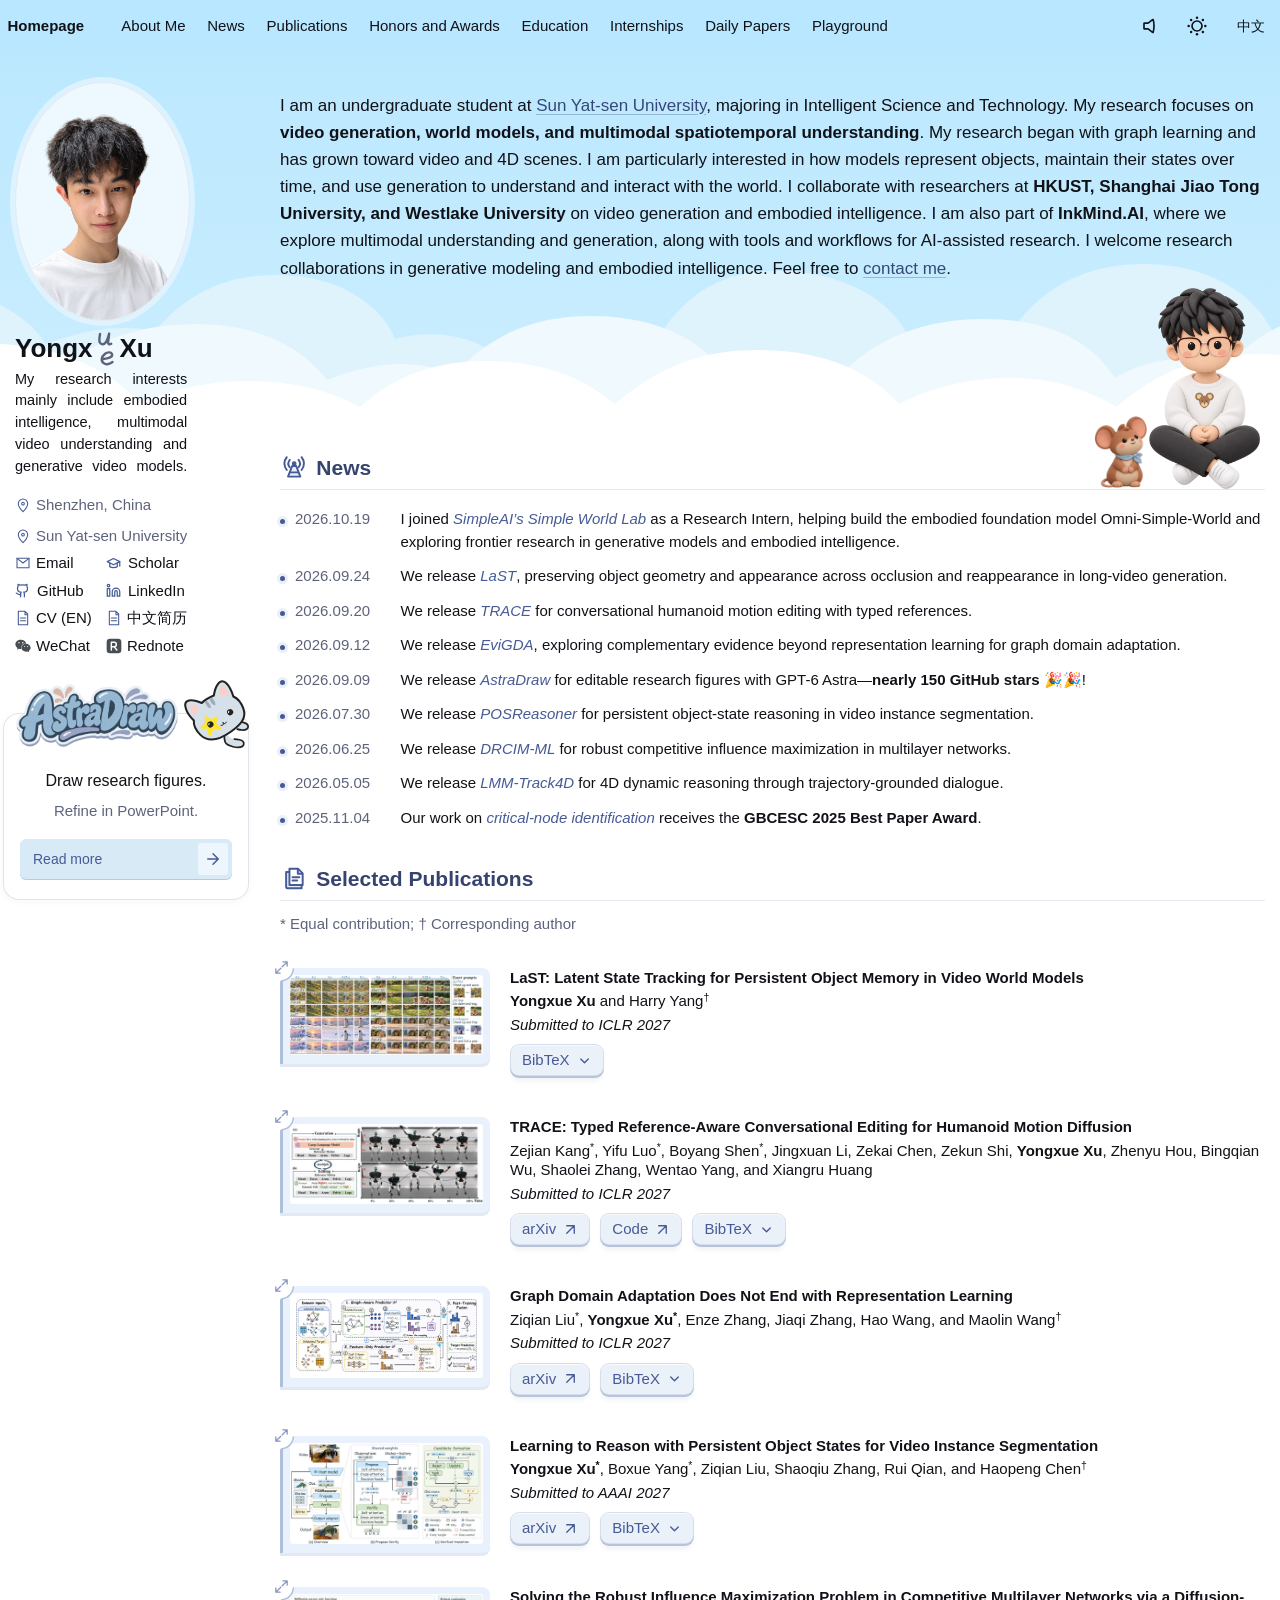
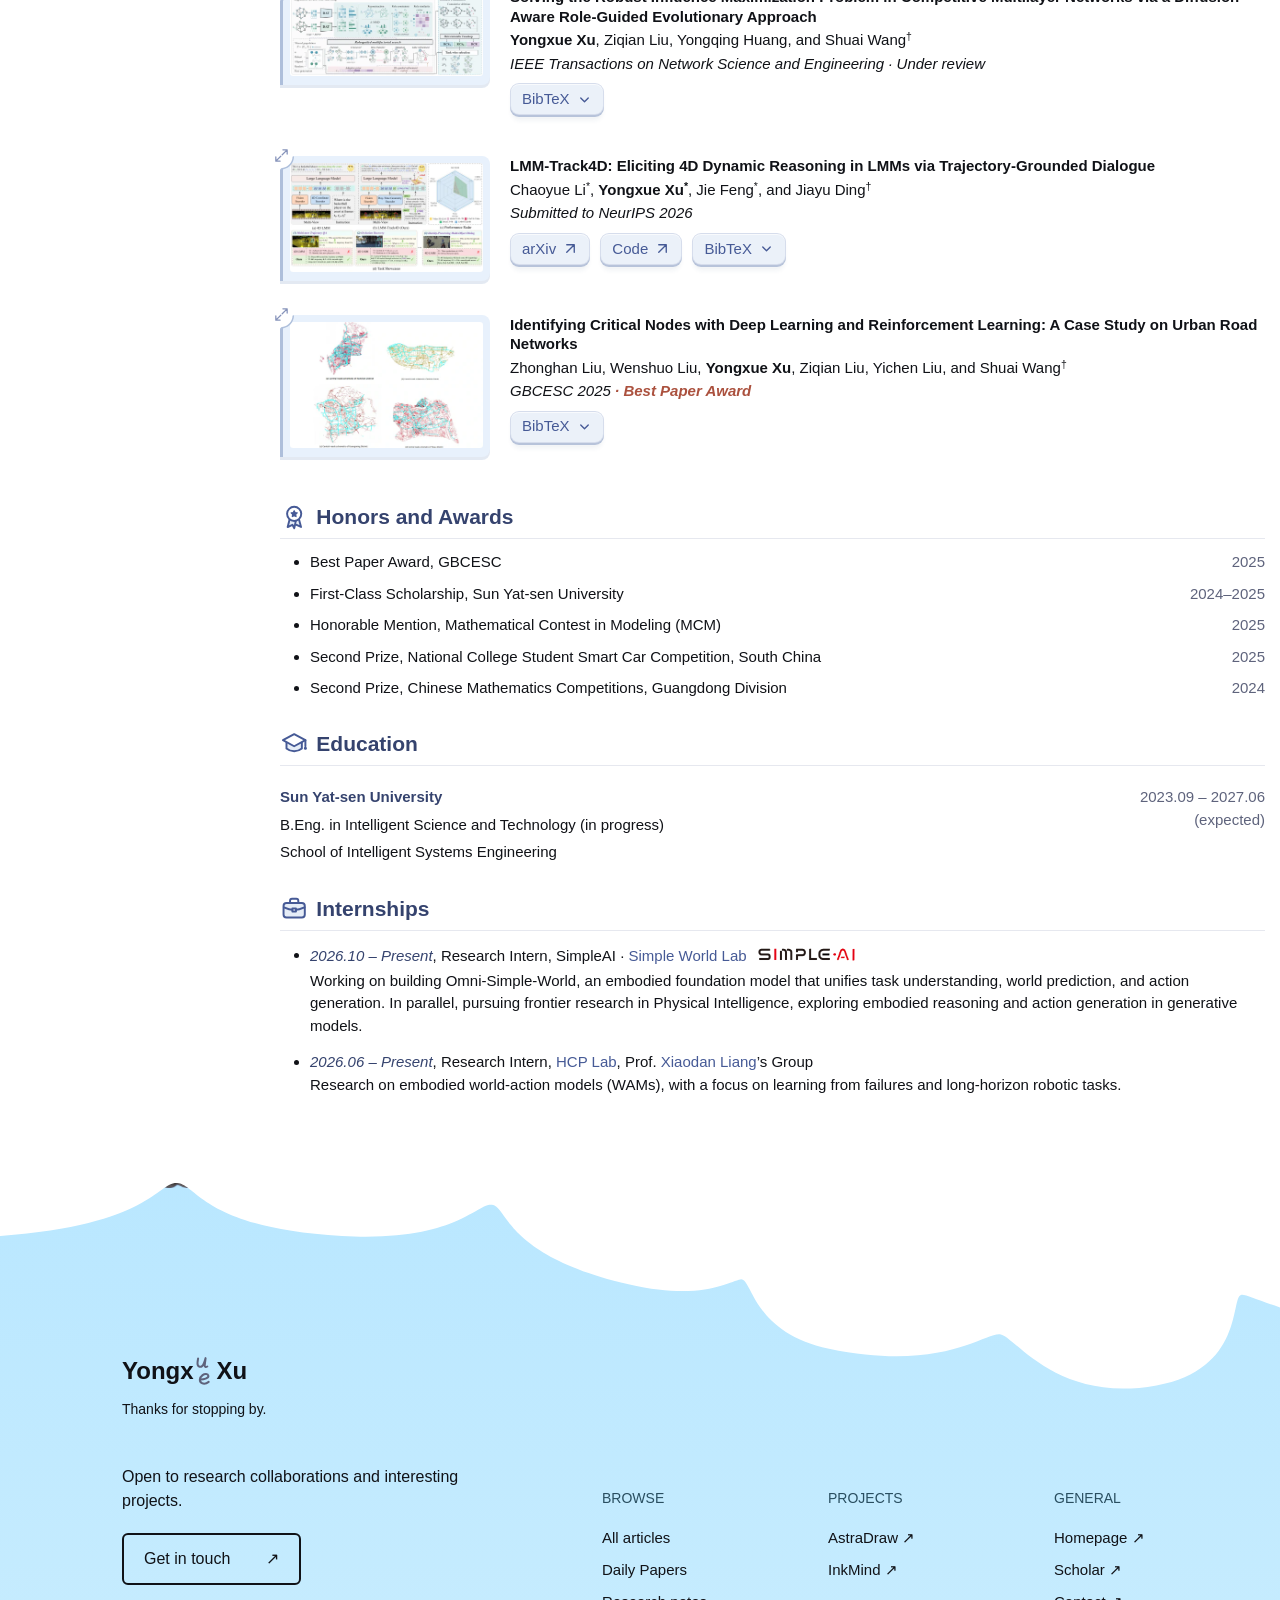
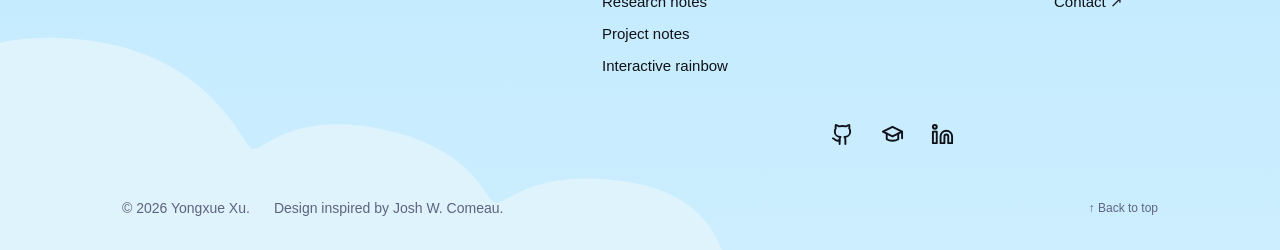
==== commit bdf23421: "Refine portrait toggle and character sounds with muted defaults" ====
--- a/index.html
+++ b/index.html
@@ -16,7 +16,7 @@
 <meta property="og:url" content="https://jerrysnow.me/">
 <meta property="og:type" content="website">
 <script type="application/ld+json">{"@context": "https://schema.org", "@type": "WebSite", "@id": "https://jerrysnow.me/#website", "url": "https://jerrysnow.me/", "name": "Yongxue Xu", "alternateName": ["Yongxue Xu Homepage", "徐永雪"]}</script>
-<link rel="icon" href="data:,"><link rel="stylesheet" href="morin-base.css?v=ab1dabcaa3b3"><link rel="stylesheet" href="style.css?v=b541154b9f15"><link rel="stylesheet" href="profile.css?v=d96b7795780a"><link rel="stylesheet" href="homepage-figures.css?v=1f57ede3fb94"><link rel="stylesheet" href="homepage-entry.css?v=0b73bcbe3b5f"><link rel="stylesheet" href="homepage-visual.css?v=2f1bb5382aaf"><script src="homepage-entry.js?v=cf152dd2c520" defer></script><script src="profile.js?v=d1a621be7925" defer></script><link rel="stylesheet" href="language-control.css?v=ee913818d95e"><link rel="stylesheet" href="homepage-nav.css?v=3eb6b657b367"><script src="homepage-nav.js?v=6d9ad29b4cbf" defer></script><script src="language-control.js?v=cddb643d28ec" defer></script><link rel="stylesheet" href="homepage-project.css?v=684bf86bdc39"><script src="homepage-project.js?v=39450704cdd8" defer></script><link rel="stylesheet" href="homepage-cat.css?v=adfba892cd41"><script src="homepage-cat.js?v=8e66e9520c12" defer></script><script src="paper-controls.js?v=69b3d9bdd065" defer></script><script src="site.js?v=22eb46f49121" defer></script><script src="assets/vendor/howler.min.js?v=2.2.4-736c339444c8" defer></script><script src="blog/tools.js?v=27df1facad7a" data-sound-scope="homepage" defer></script><script src="homepage-sounds.js?v=2299dcfe184c" defer></script><link rel="stylesheet" href="blog/icons.css?v=ea12366de164"><script src="blog/icons.js?v=f47e2e5ebd80" data-icons-scope="homepage" defer></script><link rel="stylesheet" href="blog/character.css?v=40e88186ac13"><link rel="stylesheet" href="blog/footer.css?v=79daea4914ca"><link rel="stylesheet" href="blog/identity.css?v=dd38e2857742"><link rel="stylesheet" href="homepage-icons.css?v=ea20f9d18337"><link rel="stylesheet" href="homepage-landscape.css?v=683fa32b75c2"><script src="blog/reading.js?v=8371930f481e" defer></script><link rel="stylesheet" href="blog/character-details.css?v=2bdf0156736a"><script src="blog/character-interaction.js?v=efecc22e4dc6" defer></script><script src="homepage-landscape.js?v=813610908067" defer></script><link rel="stylesheet" href="homepage-sections.css?v=486183217833"><script src="homepage-sections.js?v=96b10ab59267" defer></script></head>
+<link rel="icon" href="data:,"><link rel="stylesheet" href="morin-base.css?v=ab1dabcaa3b3"><link rel="stylesheet" href="style.css?v=b541154b9f15"><link rel="stylesheet" href="profile.css?v=d96b7795780a"><link rel="stylesheet" href="homepage-figures.css?v=1f57ede3fb94"><link rel="stylesheet" href="homepage-entry.css?v=0b73bcbe3b5f"><link rel="stylesheet" href="homepage-visual.css?v=2f1bb5382aaf"><script src="homepage-entry.js?v=cf152dd2c520" defer></script><script src="profile.js?v=612464b05d1c" defer></script><link rel="stylesheet" href="language-control.css?v=ee913818d95e"><link rel="stylesheet" href="homepage-nav.css?v=3eb6b657b367"><script src="homepage-nav.js?v=6d9ad29b4cbf" defer></script><script src="language-control.js?v=cddb643d28ec" defer></script><link rel="stylesheet" href="homepage-project.css?v=684bf86bdc39"><script src="homepage-project.js?v=39450704cdd8" defer></script><link rel="stylesheet" href="homepage-cat.css?v=adfba892cd41"><script src="homepage-cat.js?v=8e66e9520c12" defer></script><script src="paper-controls.js?v=69b3d9bdd065" defer></script><script src="site.js?v=22eb46f49121" defer></script><script src="assets/vendor/howler.min.js?v=2.2.4-736c339444c8" defer></script><script src="blog/tools.js?v=33eb9dd1e89d" data-sound-scope="homepage" defer></script><script src="homepage-sounds.js?v=a3ae67d42872" defer></script><link rel="stylesheet" href="blog/icons.css?v=ea12366de164"><script src="blog/icons.js?v=f47e2e5ebd80" data-icons-scope="homepage" defer></script><link rel="stylesheet" href="blog/character.css?v=40e88186ac13"><link rel="stylesheet" href="blog/footer.css?v=79daea4914ca"><link rel="stylesheet" href="blog/identity.css?v=dd38e2857742"><link rel="stylesheet" href="homepage-icons.css?v=ea20f9d18337"><link rel="stylesheet" href="homepage-landscape.css?v=980c3bf515b8"><script src="blog/reading.js?v=8371930f481e" defer></script><link rel="stylesheet" href="blog/character-details.css?v=2bdf0156736a"><script src="blog/character-interaction.js?v=70761351ed7e" defer></script><script src="homepage-landscape.js?v=813610908067" defer></script><link rel="stylesheet" href="homepage-sections.css?v=486183217833"><script src="homepage-sections.js?v=96b10ab59267" defer></script></head>
 <body id="top" class="academic-home"><div class="home-atmosphere" aria-hidden="true"><div class="home-horizon"><svg xmlns="http://www.w3.org/2000/svg" class="source-article-cloud" aria-hidden="true" viewBox="0 0 2600 210" width="2600" height="210" fill="none" aria-hidden="true">
 <path class="home-cloud-distant" fill="var(--cloud-far)" d="M-100 210V116C-28 116 7 70 88 70C144 70 176 90 203 104C219 51 267 21 330 21C409 21 448 59 465 98C501 73 536 63 578 63C639 63 684 87 706 120C745 105 779 100 815 107C849 68 886 51 938 51C1004 51 1044 86 1055 115C1103 102 1152 117 1172 147C1230 113 1277 107 1315 118C1347 67 1382 47 1438 47C1505 47 1557 79 1571 119C1602 105 1640 105 1667 115C1695 66 1744 40 1803 40C1879 40 1924 79 1938 120C1977 92 2019 90 2052 99C2074 45 2130 19 2194 19C2270 19 2315 62 2328 107C2367 92 2411 100 2444 127C2497 95 2565 97 2700 120V210Z"/>
 <path class="home-cloud-middle" fill="var(--cloud)" d="M-100 210V163C-11 163 52 117 141 117C210 117 248 136 280 155C309 109 361 88 416 88C494 88 544 116 565 156C613 131 670 129 715 149C754 114 805 100 857 100C919 100 963 124 987 156C1035 137 1074 135 1114 150C1152 110 1194 92 1251 92C1328 92 1370 124 1393 158C1430 146 1463 146 1496 156C1535 111 1590 95 1643 95C1711 95 1752 118 1775 154C1810 133 1851 129 1886 144C1923 99 1975 85 2027 85C2098 85 2132 119 2156 152C2205 131 2256 138 2282 154C2317 113 2374 100 2425 100C2510 100 2535 139 2570 155C2600 147 2655 155 2700 164V210Z"/>
@@ -34,7 +34,7 @@
 </g></svg></svg></span><span class="character-hello" aria-hidden="true"><svg class="character-hello-cloud" viewBox="0 0 180 84" aria-hidden="true" focusable="false"><path d="M25 65C10 68 3 59 7 48C-2 37 5 22 20 22C22 7 40 2 53 11C65 0 86 2 94 11C107 2 128 7 133 18C150 14 163 27 159 40C162 48 169 53 179 52C174 65 161 64 150 59C141 72 123 73 111 66C97 79 77 78 65 69C50 78 34 75 25 65Z"/></svg><span class="character-hello-words"><span class="character-hello-hi">Hi,</span> I’m Jerry</span></span><span class="character-pet" aria-hidden="true"><span class="character-pet-frame character-pet-frame--rest"><img class="character-pet-art character-pet-art--day" src="/assets/mouse-companion-day.webp?v=f9f0299085df" width="470" height="640" alt="" draggable="false" decoding="async"><img class="character-pet-art character-pet-art--night" src="/assets/mouse-companion-night.webp?v=07bb78482b4f" width="470" height="640" alt="" draggable="false" decoding="async"></span><span class="character-pet-frame character-pet-frame--reach"><img class="character-pet-art character-pet-art--day" src="/assets/mouse-reach-day.webp?v=b84851614873" width="470" height="640" alt="" draggable="false" decoding="async"><img class="character-pet-art character-pet-art--night" src="/assets/mouse-reach-night.webp?v=90647d71d297" width="470" height="640" alt="" draggable="false" decoding="async"></span><span class="character-pet-frame character-pet-frame--lift"><img class="character-pet-art character-pet-art--day" src="/assets/mouse-lift-day.webp?v=9487c759bc76" width="470" height="640" alt="" draggable="false" decoding="async"><img class="character-pet-art character-pet-art--night" src="/assets/mouse-lift-night.webp?v=d668a58c2cda" width="470" height="640" alt="" draggable="false" decoding="async"></span><span class="character-pet-frame character-pet-frame--bite"><img class="character-pet-art character-pet-art--day" src="/assets/mouse-bite-day.webp?v=72d7b9c13938" width="470" height="640" alt="" draggable="false" decoding="async"><img class="character-pet-art character-pet-art--night" src="/assets/mouse-bite-night.webp?v=f47627fb4b5b" width="470" height="640" alt="" draggable="false" decoding="async"></span><span class="character-pet-frame character-pet-frame--chew"><img class="character-pet-art character-pet-art--day" src="/assets/mouse-chew-day.webp?v=3548aa931402" width="470" height="640" alt="" draggable="false" decoding="async"><img class="character-pet-art character-pet-art--night" src="/assets/mouse-chew-night.webp?v=f5d43f4fa8fb" width="470" height="640" alt="" draggable="false" decoding="async"></span><span class="character-discovery"><svg viewBox="0 0 24 40" fill="none"><path d="M12 5L12 24" stroke="currentColor" stroke-width="8" stroke-linecap="round"/><circle cx="12" cy="35" r="4" fill="currentColor"/></svg></span></span></button></div><a class="skip-link" href="#content">Skip to content</a>
 <div class="masthead"><div class="masthead__inner-wrap"><nav class="greedy-nav" aria-label="Main navigation"><ul class="visible-links"><li class="masthead__menu-item"><a href="#about"><span data-en="Homepage" data-zh="主页">Homepage</span></a></li><li class="masthead__menu-item"><a href="#about"><span data-en="About Me" data-zh="关于我">About Me</span></a></li><li class="masthead__menu-item"><a href="#news"><span data-en="News" data-zh="动态">News</span></a></li><li class="masthead__menu-item"><a href="#publications"><span data-en="Publications" data-zh="论文">Publications</span></a></li><li class="masthead__menu-item"><a href="#honors"><span data-en="Honors and Awards" data-zh="荣誉与奖项">Honors and Awards</span></a></li><li class="masthead__menu-item"><a href="#education"><span data-en="Education" data-zh="教育经历">Education</span></a></li><li class="masthead__menu-item"><a href="#internships"><span data-en="Internships" data-zh="实习经历">Internships</span></a></li><li class="masthead__menu-item"><a href="daily/"><span data-en="Daily Papers" data-zh="每日论文">Daily Papers</span></a></li><li class="masthead__menu-item"><a class="blog-entry" href="blog/" aria-label="Playground"><span class="playground-word">Playground</span><svg class="playground-arrows" viewBox="0 0 36 12" aria-hidden="true"><path class="playground-arrow-main" d="M.75 6h10.5M6 .75 11.25 6 6 11.25"/><path class="playground-chevron playground-chevron--1" d="M15 10 19.5 5.5 15 1"/><path class="playground-chevron playground-chevron--2" d="M23 10 27.5 5.5 23 1"/><path class="playground-chevron playground-chevron--3" d="M31 10 35.5 5.5 31 1"/></svg></a></li></ul></nav><button class="icon-button" id="sound-toggle" type="button" aria-label="Enable sounds" title="Enable sounds" aria-pressed="false"><svg viewBox="0 0 24 24" fill="none" stroke="currentColor" stroke-width="1.7" stroke-linecap="round" stroke-linejoin="round" aria-hidden="true"><path d="M11 4 6 8H3v8h3l5 4Z"/><path d="m16 9 5 6m0-6-5 6"/></svg></button><button id="theme-toggle" type="button" aria-label="Switch to dark mode" title="Switch to dark mode"><svg class="theme-icon theme-icon--moon" viewBox="0 0 24 24" fill="none" stroke="currentColor" stroke-width="1.7" stroke-linecap="round" stroke-linejoin="round" aria-hidden="true"><path d="M20.9 13a9 9 0 0 1-9.9-9.9A9 9 0 1 0 20.9 13Z"/></svg><svg class="theme-icon theme-icon--sun" viewBox="0 0 24 24" fill="none" stroke="currentColor" stroke-width="1.7" stroke-linecap="round" aria-hidden="true"><circle cx="12" cy="12" r="4"/><path d="M12 2v2m0 16v2M2 12h2m16 0h2M4.93 4.93l1.42 1.42m11.3 11.3 1.42 1.42M4.93 19.07l1.42-1.42m11.3-11.3 1.42-1.42"/></svg></button><button id="language" type="button" aria-label="切换到中文">中文</button></div></div>
 <div id="main"><aside class="sidebar sticky" aria-label="Profile"><div class="profile_box"><div class="author__avatar"><div class="portrait-scene"><button class="portrait-toggle" type="button" aria-label="Show cartoon portrait" aria-pressed="false"><span class="portrait-frame"><img class="portrait portrait--photo" src="assets/previews/portrait-cv-480.webp?v=18deb32e2d54" srcset="assets/previews/portrait-cv-480.webp?v=18deb32e2d54 480w, assets/previews/portrait-cv-960.webp?v=3ec9421d5882 960w" sizes="(max-width:540px) 112px, (max-width:924px) 145px, (max-width:1279px) 160px, 175px" width="960" height="1280" alt="Yongxue Xu" fetchpriority="high" decoding="async"><img class="portrait portrait--extension" src="assets/previews/portrait-shirt-extension-v1-480.webp?v=e26aaf79d442" srcset="assets/previews/portrait-shirt-extension-v1-480.webp?v=e26aaf79d442 480w, assets/previews/portrait-shirt-extension-v1-960.webp?v=b915f8c48ef7 960w" sizes="(max-width:540px) 112px, (max-width:924px) 145px, (max-width:1279px) 160px, 175px" width="960" height="320" alt="" aria-hidden="true" decoding="async"><img class="portrait portrait--memoji" src="assets/previews/portrait-memoji-transparent-v1-480.webp?v=f8726b33f150" srcset="assets/previews/portrait-memoji-transparent-v1-480.webp?v=f8726b33f150 480w, assets/previews/portrait-memoji-transparent-v1-960.webp?v=01e0b23c78b8 960w" sizes="(max-width:540px) 112px, (max-width:924px) 145px, (max-width:1279px) 160px, 175px" width="960" height="1280" alt="" aria-hidden="true" decoding="async"></span><span class="portrait-sparkle" aria-hidden="true">✨</span></button></div></div>
-<div class="author__content"><h1 class="author__name"><a class="identity identity--profile" href="/blog/" aria-label="Yongxue Xu — Blog"><span>Yongx</span><span class="name-monogram"><span class="name-monogram-text">ue</span><svg class="name-letter-u" width="16" height="14" viewBox="0 0 16 14" fill="none" aria-hidden="true" focusable="false"><path d="M3.1 2.5C2.7 4.6 2.1 7.4 2.8 9.2C3.4 10.9 5.5 11.4 7.1 10.1C9.1 8.5 9.8 4.9 10.6 2.1L9.7 9.4C9.6 10.8 10.6 11.5 12.3 10.5"/></svg><svg class="name-letter-e" width="16" height="14" viewBox="0 0 16 14" fill="none" aria-hidden="true" focusable="false"><path d="M3.2 7.4C6.4 7.6 11.8 6.2 11.4 3.8C11 1.5 7.7 1.5 5.6 3.1C2.2 5.7 1.9 9.6 4.9 11.1C7 12.2 9.5 11.6 11.7 9.9"/></svg></span><span>Xu</span></a></h1><p class="author__bio"><span data-en="Undergraduate Student" data-zh="本科生">Undergraduate Student</span></p></div>
+<div class="author__content"><h1 class="author__name"><a class="identity identity--profile" href="/blog/" aria-label="Yongxue Xu — Blog"><span>Yongx</span><span class="name-monogram"><span class="name-monogram-text">ue</span><svg class="name-letter-u" width="16" height="14" viewBox="0 0 16 14" fill="none" aria-hidden="true" focusable="false"><path d="M3.1 2.5C2.7 4.6 2.1 7.4 2.8 9.2C3.4 10.9 5.5 11.4 7.1 10.1C9.1 8.5 9.8 4.9 10.6 2.1L9.7 9.4C9.6 10.8 10.6 11.5 12.3 10.5"/></svg><svg class="name-letter-e" width="16" height="14" viewBox="0 0 16 14" fill="none" aria-hidden="true" focusable="false"><path d="M3.2 7.4C6.4 7.6 11.8 6.2 11.4 3.8C11 1.5 7.7 1.5 5.6 3.1C2.2 5.7 1.9 9.6 4.9 11.1C7 12.2 9.5 11.6 11.7 9.9"/></svg></span><span>Xu</span></a></h1></div>
 <div class="author__urls-wrapper"><p class="research-interests"><span data-en="My research interests mainly include embodied intelligence, multimodal video understanding and generative video models." data-zh="我的研究兴趣主要包括具身智能、多模态视频理解与视频生成模型。">My research interests mainly include embodied intelligence, multimodal video understanding and generative video models.</span></p><ul class="author__urls social-icons">
 <li class="profile-location"><svg class="contact-icon" viewBox="0 0 24 24" fill="none" stroke="currentColor" stroke-width="1.6" stroke-linecap="round" stroke-linejoin="round" aria-hidden="true"><path d="M19 10c0 5-7 12-7 12S5 15 5 10a7 7 0 1 1 14 0Z"/><circle cx="12" cy="10" r="2"/></svg><span data-en="Shenzhen, China" data-zh="中国 · 深圳">Shenzhen, China</span></li>
 <li class="profile-university"><a href="https://www.sysu.edu.cn/" target="_blank" rel="noopener"><svg class="contact-icon" viewBox="0 0 24 24" fill="none" stroke="currentColor" stroke-width="1.6" stroke-linecap="round" stroke-linejoin="round" aria-hidden="true"><path d="M19 10c0 5-7 12-7 12S5 15 5 10a7 7 0 1 1 14 0Z"/><circle cx="12" cy="10" r="2"/></svg><span data-en="Sun Yat-sen University" data-zh="中山大学">Sun Yat-sen University</span></a></li>
--- a/homepage-landscape.css
+++ b/homepage-landscape.css
@@ -85,7 +85,7 @@
 }
 .academic-home .masthead .greedy-nav a,
 html[data-theme="dark"] .academic-home .masthead .greedy-nav a,
-.academic-home #theme-toggle, .academic-home #language {
+.academic-home #sound-toggle, .academic-home #theme-toggle, .academic-home #language {
   color: var(--fg);
 }
 .academic-home .masthead .greedy-nav a:hover { color: var(--blue); }
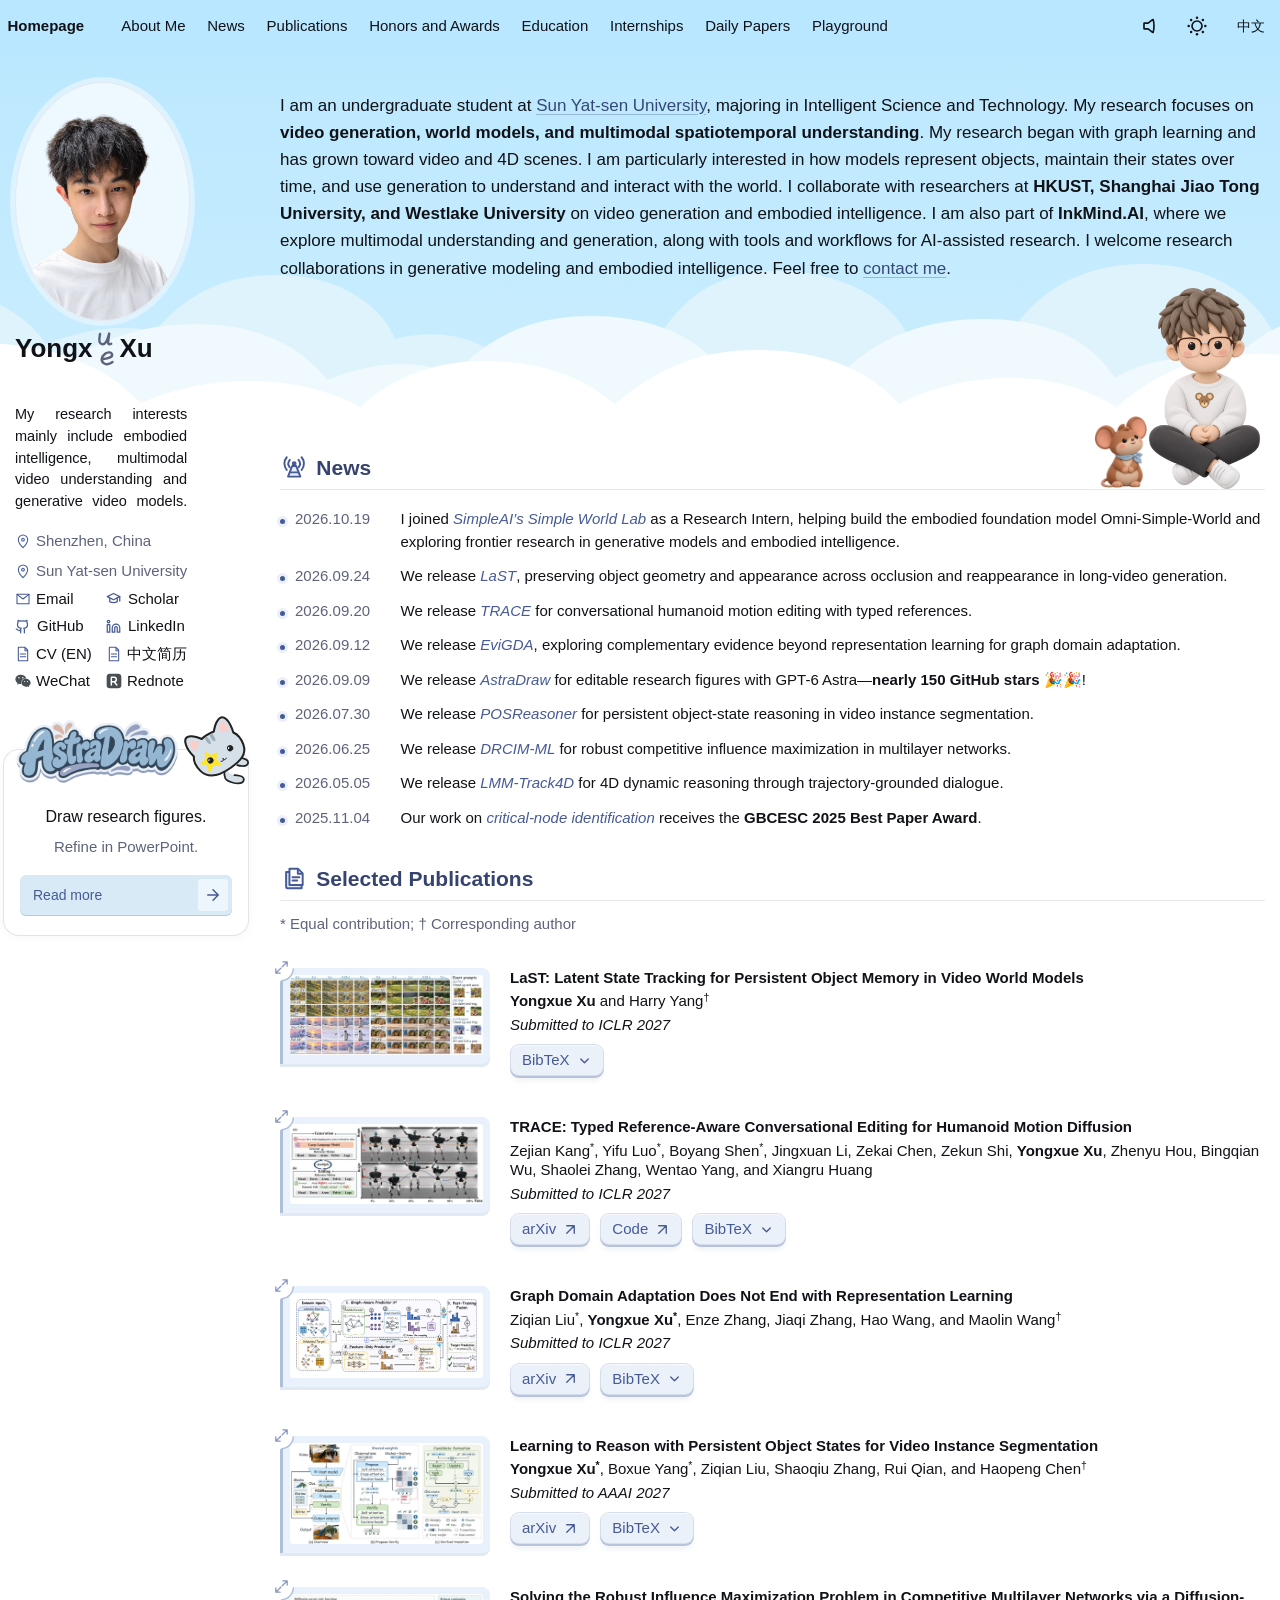
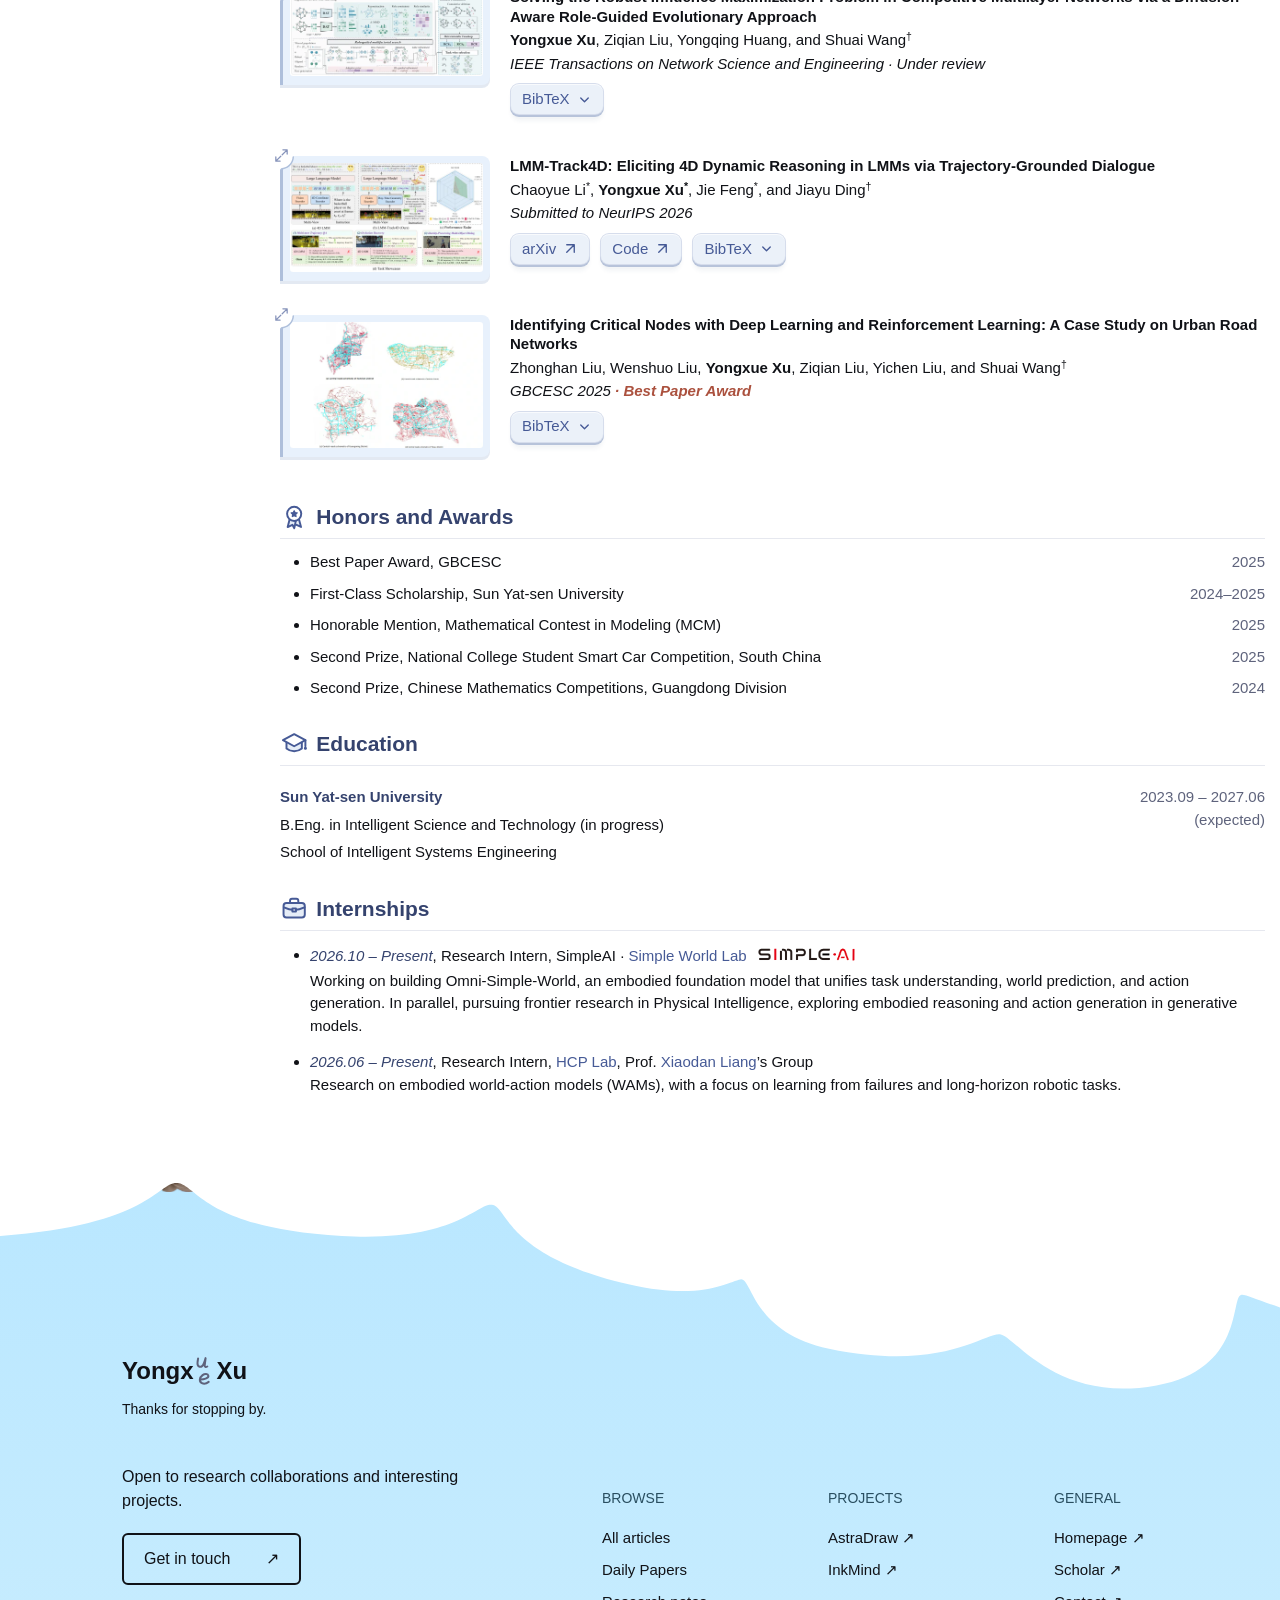
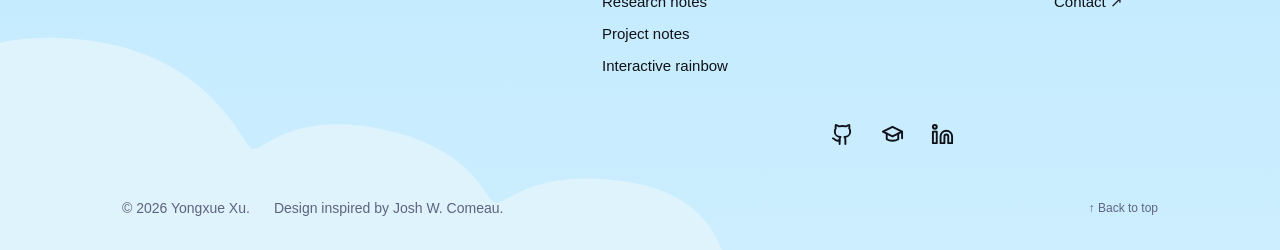
==== commit 959622a6: "Restore profile spacing and update character to hazelnut ash brown hair" ====
--- a/index.html
+++ b/index.html
@@ -16,13 +16,13 @@
 <meta property="og:url" content="https://jerrysnow.me/">
 <meta property="og:type" content="website">
 <script type="application/ld+json">{"@context": "https://schema.org", "@type": "WebSite", "@id": "https://jerrysnow.me/#website", "url": "https://jerrysnow.me/", "name": "Yongxue Xu", "alternateName": ["Yongxue Xu Homepage", "徐永雪"]}</script>
-<link rel="icon" href="data:,"><link rel="stylesheet" href="morin-base.css?v=ab1dabcaa3b3"><link rel="stylesheet" href="style.css?v=b541154b9f15"><link rel="stylesheet" href="profile.css?v=d96b7795780a"><link rel="stylesheet" href="homepage-figures.css?v=1f57ede3fb94"><link rel="stylesheet" href="homepage-entry.css?v=0b73bcbe3b5f"><link rel="stylesheet" href="homepage-visual.css?v=2f1bb5382aaf"><script src="homepage-entry.js?v=cf152dd2c520" defer></script><script src="profile.js?v=612464b05d1c" defer></script><link rel="stylesheet" href="language-control.css?v=ee913818d95e"><link rel="stylesheet" href="homepage-nav.css?v=3eb6b657b367"><script src="homepage-nav.js?v=6d9ad29b4cbf" defer></script><script src="language-control.js?v=cddb643d28ec" defer></script><link rel="stylesheet" href="homepage-project.css?v=684bf86bdc39"><script src="homepage-project.js?v=39450704cdd8" defer></script><link rel="stylesheet" href="homepage-cat.css?v=adfba892cd41"><script src="homepage-cat.js?v=8e66e9520c12" defer></script><script src="paper-controls.js?v=69b3d9bdd065" defer></script><script src="site.js?v=22eb46f49121" defer></script><script src="assets/vendor/howler.min.js?v=2.2.4-736c339444c8" defer></script><script src="blog/tools.js?v=33eb9dd1e89d" data-sound-scope="homepage" defer></script><script src="homepage-sounds.js?v=a3ae67d42872" defer></script><link rel="stylesheet" href="blog/icons.css?v=ea12366de164"><script src="blog/icons.js?v=f47e2e5ebd80" data-icons-scope="homepage" defer></script><link rel="stylesheet" href="blog/character.css?v=40e88186ac13"><link rel="stylesheet" href="blog/footer.css?v=79daea4914ca"><link rel="stylesheet" href="blog/identity.css?v=dd38e2857742"><link rel="stylesheet" href="homepage-icons.css?v=ea20f9d18337"><link rel="stylesheet" href="homepage-landscape.css?v=980c3bf515b8"><script src="blog/reading.js?v=8371930f481e" defer></script><link rel="stylesheet" href="blog/character-details.css?v=2bdf0156736a"><script src="blog/character-interaction.js?v=70761351ed7e" defer></script><script src="homepage-landscape.js?v=813610908067" defer></script><link rel="stylesheet" href="homepage-sections.css?v=486183217833"><script src="homepage-sections.js?v=96b10ab59267" defer></script></head>
+<link rel="icon" href="data:,"><link rel="stylesheet" href="morin-base.css?v=ab1dabcaa3b3"><link rel="stylesheet" href="style.css?v=b541154b9f15"><link rel="stylesheet" href="profile.css?v=0529b66afe7b"><link rel="stylesheet" href="homepage-figures.css?v=1f57ede3fb94"><link rel="stylesheet" href="homepage-entry.css?v=0b73bcbe3b5f"><link rel="stylesheet" href="homepage-visual.css?v=2f1bb5382aaf"><script src="homepage-entry.js?v=cf152dd2c520" defer></script><script src="profile.js?v=612464b05d1c" defer></script><link rel="stylesheet" href="language-control.css?v=ee913818d95e"><link rel="stylesheet" href="homepage-nav.css?v=3eb6b657b367"><script src="homepage-nav.js?v=6d9ad29b4cbf" defer></script><script src="language-control.js?v=cddb643d28ec" defer></script><link rel="stylesheet" href="homepage-project.css?v=684bf86bdc39"><script src="homepage-project.js?v=39450704cdd8" defer></script><link rel="stylesheet" href="homepage-cat.css?v=adfba892cd41"><script src="homepage-cat.js?v=8e66e9520c12" defer></script><script src="paper-controls.js?v=69b3d9bdd065" defer></script><script src="site.js?v=22eb46f49121" defer></script><script src="assets/vendor/howler.min.js?v=2.2.4-736c339444c8" defer></script><script src="blog/tools.js?v=33eb9dd1e89d" data-sound-scope="homepage" defer></script><script src="homepage-sounds.js?v=a3ae67d42872" defer></script><link rel="stylesheet" href="blog/icons.css?v=ea12366de164"><script src="blog/icons.js?v=f47e2e5ebd80" data-icons-scope="homepage" defer></script><link rel="stylesheet" href="blog/character.css?v=40e88186ac13"><link rel="stylesheet" href="blog/footer.css?v=79daea4914ca"><link rel="stylesheet" href="blog/identity.css?v=dd38e2857742"><link rel="stylesheet" href="homepage-icons.css?v=ea20f9d18337"><link rel="stylesheet" href="homepage-landscape.css?v=980c3bf515b8"><script src="blog/reading.js?v=8371930f481e" defer></script><link rel="stylesheet" href="blog/character-details.css?v=2bdf0156736a"><script src="blog/character-interaction.js?v=70761351ed7e" defer></script><script src="homepage-landscape.js?v=813610908067" defer></script><link rel="stylesheet" href="homepage-sections.css?v=486183217833"><script src="homepage-sections.js?v=96b10ab59267" defer></script></head>
 <body id="top" class="academic-home"><div class="home-atmosphere" aria-hidden="true"><div class="home-horizon"><svg xmlns="http://www.w3.org/2000/svg" class="source-article-cloud" aria-hidden="true" viewBox="0 0 2600 210" width="2600" height="210" fill="none" aria-hidden="true">
 <path class="home-cloud-distant" fill="var(--cloud-far)" d="M-100 210V116C-28 116 7 70 88 70C144 70 176 90 203 104C219 51 267 21 330 21C409 21 448 59 465 98C501 73 536 63 578 63C639 63 684 87 706 120C745 105 779 100 815 107C849 68 886 51 938 51C1004 51 1044 86 1055 115C1103 102 1152 117 1172 147C1230 113 1277 107 1315 118C1347 67 1382 47 1438 47C1505 47 1557 79 1571 119C1602 105 1640 105 1667 115C1695 66 1744 40 1803 40C1879 40 1924 79 1938 120C1977 92 2019 90 2052 99C2074 45 2130 19 2194 19C2270 19 2315 62 2328 107C2367 92 2411 100 2444 127C2497 95 2565 97 2700 120V210Z"/>
 <path class="home-cloud-middle" fill="var(--cloud)" d="M-100 210V163C-11 163 52 117 141 117C210 117 248 136 280 155C309 109 361 88 416 88C494 88 544 116 565 156C613 131 670 129 715 149C754 114 805 100 857 100C919 100 963 124 987 156C1035 137 1074 135 1114 150C1152 110 1194 92 1251 92C1328 92 1370 124 1393 158C1430 146 1463 146 1496 156C1535 111 1590 95 1643 95C1711 95 1752 118 1775 154C1810 133 1851 129 1886 144C1923 99 1975 85 2027 85C2098 85 2132 119 2156 152C2205 131 2256 138 2282 154C2317 113 2374 100 2425 100C2510 100 2535 139 2570 155C2600 147 2655 155 2700 164V210Z"/>
 <path class="home-cloud-front" fill="var(--bg)" d="M-100 210V183C-12 183 43 146 119 146C181 146 221 161 251 181C283 152 320 139 367 139C422 139 461 155 489 178C527 135 577 119 639 119C712 119 766 142 801 179C835 164 871 157 909 157C953 157 991 167 1020 183C1053 153 1094 137 1144 137C1203 137 1242 153 1275 180C1319 143 1360 126 1418 126C1483 126 1530 147 1559 180C1597 161 1633 154 1671 154C1715 154 1747 166 1777 183C1817 147 1862 130 1919 130C1981 130 2028 151 2060 181C2094 164 2132 155 2172 155C2219 155 2254 168 2282 184C2325 150 2369 138 2422 138C2491 138 2532 160 2563 184C2605 172 2649 174 2700 183V210Z"/>
 </svg>
-</div></div><div class="home-companion"><button class="scene-portrait home-character character-interactive" type="button"><span class="visually-hidden"><span data-en="Say hi to Jerry and give the mouse some cheese" data-zh="向 Jerry 打招呼，给小鼠一块奶酪">Say hi to Jerry and give the mouse some cheese</span></span><span class="character-layer character-layer--day"><img class="character-base" src="/assets/blog-character-white-glasses-v2.webp?v=1342f6666b50" alt="" width="397" height="720" decoding="async" draggable="false"><img class="character-expression" src="/assets/blog-character-white-glasses-happy-v2.webp?v=6861f7c022a5" alt="" width="397" height="720" decoding="async" draggable="false"><img class="character-greeting" src="/assets/character-wave-day.webp?v=d5bb3f0af913" alt="" width="397" height="720" decoding="async" draggable="false"></span><span class="character-layer character-layer--night"><img class="character-base" src="/assets/blog-character-white-glasses-night-v2.webp?v=46f1431ccb46" alt="" width="397" height="720" decoding="async" draggable="false"><img class="character-expression" src="/assets/blog-character-white-glasses-night-happy-v2.webp?v=daa34a20d571" alt="" width="397" height="720" decoding="async" draggable="false"><img class="character-greeting" src="/assets/character-wave-night.webp?v=6e66eee5efd6" alt="" width="397" height="720" decoding="async" draggable="false"></span><span class="character-stitch" aria-hidden="true"><svg class="character-stitch-art" viewBox="0 0 397 720" fill="none" preserveAspectRatio="xMidYMid meet" aria-hidden="true" focusable="false"><svg x="163" y="371" width="71" height="64" viewBox="0 0 64 58" fill="none">
+</div></div><div class="home-companion"><button class="scene-portrait home-character character-interactive" type="button"><span class="visually-hidden"><span data-en="Say hi to Jerry and give the mouse some cheese" data-zh="向 Jerry 打招呼，给小鼠一块奶酪">Say hi to Jerry and give the mouse some cheese</span></span><span class="character-layer character-layer--day"><img class="character-base" src="/assets/character-hazelnut-day-v1.webp?v=f6584b462345" alt="" width="397" height="720" decoding="async" draggable="false"><img class="character-expression" src="/assets/blog-character-white-glasses-happy-v2.webp?v=6861f7c022a5" alt="" width="397" height="720" decoding="async" draggable="false"><img class="character-greeting" src="/assets/character-hazelnut-wave-day-v1.webp?v=cb7b4e0dad90" alt="" width="397" height="720" decoding="async" draggable="false"></span><span class="character-layer character-layer--night"><img class="character-base" src="/assets/character-hazelnut-night-v1.webp?v=2088edacc559" alt="" width="397" height="720" decoding="async" draggable="false"><img class="character-expression" src="/assets/blog-character-white-glasses-night-happy-v2.webp?v=daa34a20d571" alt="" width="397" height="720" decoding="async" draggable="false"><img class="character-greeting" src="/assets/character-hazelnut-wave-night-v1.webp?v=2ba9b2f49951" alt="" width="397" height="720" decoding="async" draggable="false"></span><span class="character-stitch" aria-hidden="true"><svg class="character-stitch-art" viewBox="0 0 397 720" fill="none" preserveAspectRatio="xMidYMid meet" aria-hidden="true" focusable="false"><svg x="163" y="371" width="71" height="64" viewBox="0 0 64 58" fill="none">
 <g stroke-linecap="round" stroke-linejoin="round">
 <circle class="stitch-brown" cx="15" cy="16" r="12"/><circle class="stitch-brown" cx="49" cy="16" r="12"/>
 <circle class="stitch-cream" cx="15" cy="16" r="7.5"/><circle class="stitch-cream" cx="49" cy="16" r="7.5"/>
@@ -161,7 +161,7 @@
 <section id="internships"><h2><span data-en="Internships" data-zh="实习经历">Internships</span></h2><ul class="internship-list"><li><em><span data-en="2026.10 – Present" data-zh="2026.10 – 至今">2026.10 – Present</span></em>, <span data-en="Research Intern, SimpleAI · &lt;a href=&quot;https://cloud.simpleai.tech/simple-world-lab/&quot; target=&quot;_blank&quot; rel=&quot;noopener noreferrer&quot;&gt;Simple World Lab&lt;/a&gt;" data-zh="研究实习生，SimpleAI · &lt;a href=&quot;https://cloud.simpleai.tech/simple-world-lab/&quot; target=&quot;_blank&quot; rel=&quot;noopener noreferrer&quot;&gt;Simple World Lab&lt;/a&gt;">Research Intern, SimpleAI · <a href="https://cloud.simpleai.tech/simple-world-lab/" target="_blank" rel="noopener noreferrer">Simple World Lab</a></span><svg class="logo-color-filter" width="0" height="0" aria-hidden="true" focusable="false"><defs><filter id="simpleai-dark-ink" color-interpolation-filters="sRGB"><feColorMatrix in="SourceGraphic" type="matrix" values="0 0 0 0 1 0 0 0 0 1 0 0 0 0 1 -4 4 0 0 1"/><feComponentTransfer><feFuncA type="discrete" tableValues="0 1"/></feComponentTransfer><feComposite in2="SourceAlpha" operator="in" result="light-ink"/><feMerge><feMergeNode in="SourceGraphic"/><feMergeNode in="light-ink"/></feMerge></filter></defs></svg><a class="internship-logo" href="https://www.simpleai.tech/" target="_blank" rel="noopener noreferrer" aria-label="SimpleAI official website"><img src="assets/simpleai-lab-logo.png?v=a24d65e4459b" alt="SimpleAI" width="1323" height="323" loading="lazy" decoding="async"></a><p class="internship-description"><span data-en="Working on building Omni-Simple-World, an embodied foundation model that unifies task understanding, world prediction, and action generation. In parallel, pursuing frontier research in Physical Intelligence, exploring embodied reasoning and action generation in generative models." data-zh="参与构建具身基础模型 Omni-Simple-World，统一任务理解、世界预测与动作生成。同时开展前沿物理智能（Physical Intelligence）研究，探索生成式模型中的具身推理与动作生成。">Working on building Omni-Simple-World, an embodied foundation model that unifies task understanding, world prediction, and action generation. In parallel, pursuing frontier research in Physical Intelligence, exploring embodied reasoning and action generation in generative models.</span></p></li><li><em><span data-en="2026.06 – Present" data-zh="2026.06 – 至今">2026.06 – Present</span></em>, <span data-en="Research Intern, &lt;a href=&quot;https://sysu-hcp.net/&quot; target=&quot;_blank&quot; rel=&quot;noopener noreferrer&quot;&gt;HCP Lab&lt;/a&gt;, Prof. &lt;a href=&quot;https://scholar.google.com/citations?user=voxznZAAAAAJ&amp;amp;hl=en&quot; target=&quot;_blank&quot; rel=&quot;noopener noreferrer&quot;&gt;Xiaodan Liang&lt;/a&gt;’s Group" data-zh="科研实习生，&lt;a href=&quot;https://sysu-hcp.net/&quot; target=&quot;_blank&quot; rel=&quot;noopener noreferrer&quot;&gt;HCP 实验室&lt;/a&gt;，&lt;a href=&quot;https://scholar.google.com/citations?user=voxznZAAAAAJ&amp;amp;hl=en&quot; target=&quot;_blank&quot; rel=&quot;noopener noreferrer&quot;&gt;梁小丹&lt;/a&gt;老师课题组">Research Intern, <a href="https://sysu-hcp.net/" target="_blank" rel="noopener noreferrer">HCP Lab</a>, Prof. <a href="https://scholar.google.com/citations?user=voxznZAAAAAJ&amp;hl=en" target="_blank" rel="noopener noreferrer">Xiaodan Liang</a>’s Group</span><p class="internship-description"><span data-en="Research on embodied world-action models (WAMs), with a focus on learning from failures and long-horizon robotic tasks." data-zh="研究具身世界-动作模型（WAM），关注从失败经历中学习与长程机器人任务。">Research on embodied world-action models (WAMs), with a focus on learning from failures and long-horizon robotic tasks.</span></p></li></ul></section>
 </div></div></main></div>
 <footer class="site-footer">
-<div class="footer-peek" aria-hidden="true"><span class="character-layer character-layer--day"><img class="character-base" src="/assets/blog-character-white-glasses-v2.webp?v=1342f6666b50" alt="" width="397" height="720" decoding="async" draggable="false"><img class="character-expression" src="/assets/blog-character-white-glasses-happy-v2.webp?v=6861f7c022a5" alt="" width="397" height="720" decoding="async" draggable="false"></span><span class="character-layer character-layer--night"><img class="character-base" src="/assets/blog-character-white-glasses-night-v2.webp?v=46f1431ccb46" alt="" width="397" height="720" decoding="async" draggable="false"><img class="character-expression" src="/assets/blog-character-white-glasses-night-happy-v2.webp?v=daa34a20d571" alt="" width="397" height="720" decoding="async" draggable="false"></span><span class="character-stitch" aria-hidden="true"><svg class="character-stitch-art" viewBox="0 0 397 720" fill="none" preserveAspectRatio="xMidYMid meet" aria-hidden="true" focusable="false"><svg x="163" y="371" width="71" height="64" viewBox="0 0 64 58" fill="none">
+<div class="footer-peek" aria-hidden="true"><span class="character-layer character-layer--day"><img class="character-base" src="/assets/character-hazelnut-day-v1.webp?v=f6584b462345" alt="" width="397" height="720" decoding="async" draggable="false"><img class="character-expression" src="/assets/blog-character-white-glasses-happy-v2.webp?v=6861f7c022a5" alt="" width="397" height="720" decoding="async" draggable="false"></span><span class="character-layer character-layer--night"><img class="character-base" src="/assets/character-hazelnut-night-v1.webp?v=2088edacc559" alt="" width="397" height="720" decoding="async" draggable="false"><img class="character-expression" src="/assets/blog-character-white-glasses-night-happy-v2.webp?v=daa34a20d571" alt="" width="397" height="720" decoding="async" draggable="false"></span><span class="character-stitch" aria-hidden="true"><svg class="character-stitch-art" viewBox="0 0 397 720" fill="none" preserveAspectRatio="xMidYMid meet" aria-hidden="true" focusable="false"><svg x="163" y="371" width="71" height="64" viewBox="0 0 64 58" fill="none">
 <g stroke-linecap="round" stroke-linejoin="round">
 <circle class="stitch-brown" cx="15" cy="16" r="12"/><circle class="stitch-brown" cx="49" cy="16" r="12"/>
 <circle class="stitch-cream" cx="15" cy="16" r="7.5"/><circle class="stitch-cream" cx="49" cy="16" r="7.5"/>
--- a/profile.css
+++ b/profile.css
@@ -9,7 +9,16 @@
 @media(prefers-reduced-motion:reduce){.portrait-scene *{animation:none!important;transition:none!important}}
 
 /* Keep the established profile and content spacing across portrait sizes. */
+.sidebar .author__content::after {
+  content:"";
+  display:block;
+  height:1.5em;
+  margin:3px 0 12px;
+}
 @media (min-width:925px) {
+  .sidebar .author__content::after {
+    margin-bottom:calc(10px + var(--profile-space));
+  }
   #main {
     display:grid;
     grid-template-columns:210px minmax(0,1fr);
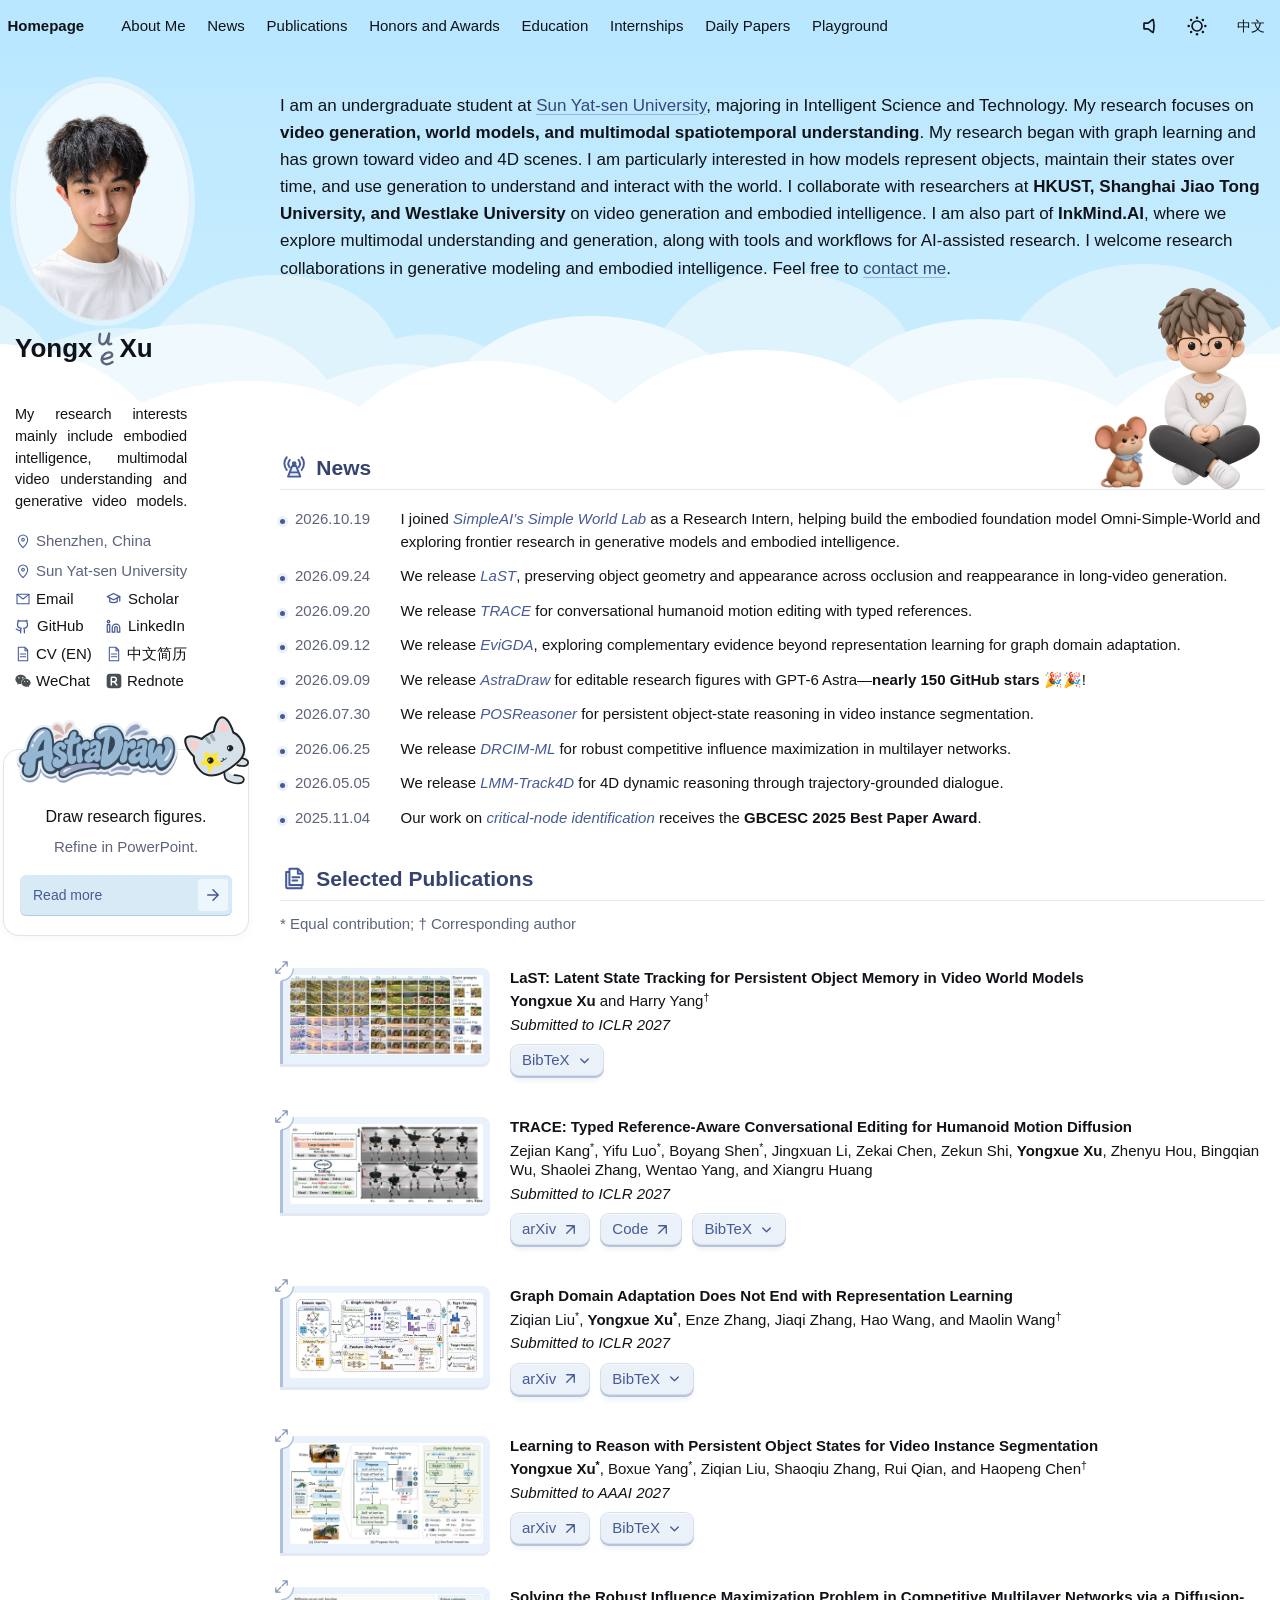
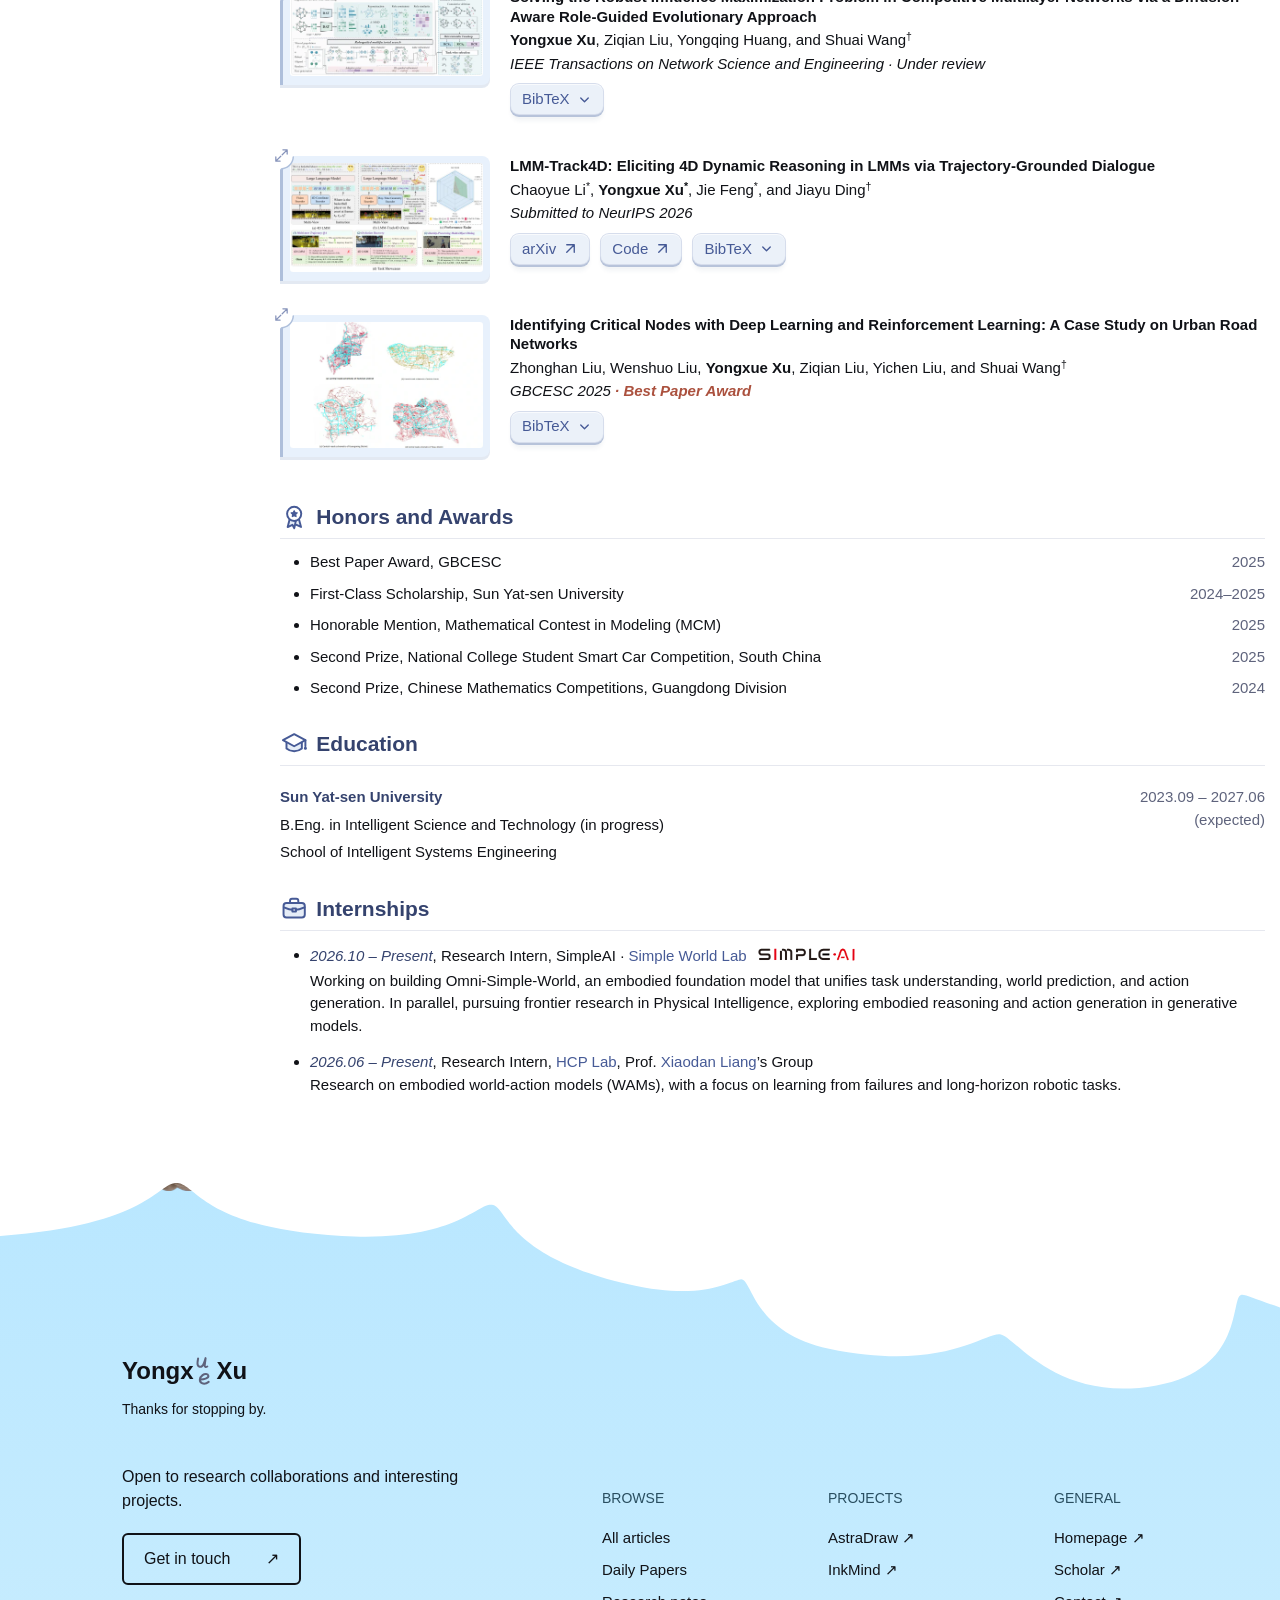
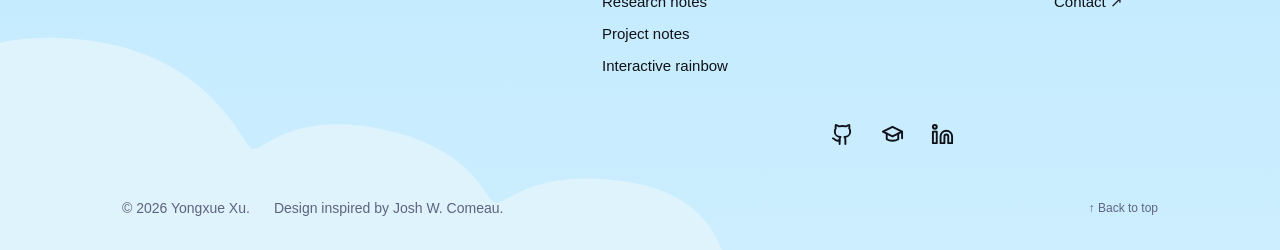
==== commit c7ed0c16: "Prevent homepage components flashing before entrance animations" ====
--- a/index.html
+++ b/index.html
@@ -8,7 +8,17 @@
  if (theme !== 'light' && theme !== 'dark') theme = matchMedia('(prefers-color-scheme: dark)').matches ? 'dark' : 'light';
  document.documentElement.dataset.theme = theme;
  document.querySelector('meta[name="theme-color"]').content = theme === 'dark' ? '#1c1d20' : '#ffffff';
-})();</script><script>try { if (!location.hash && !matchMedia('(prefers-reduced-motion: reduce)').matches && performance.getEntriesByType('navigation')[0]?.type !== 'back_forward') document.documentElement.dataset.homeEntry = 'ready'; } catch {}</script>
+})();</script><script>try {
+ if (!location.hash && !matchMedia('(prefers-reduced-motion: reduce)').matches && performance.getEntriesByType('navigation')[0]?.type !== 'back_forward') {
+  document.documentElement.dataset.homeEntry = 'ready';
+  // Failed interaction downloads must never leave readable content hidden.
+  document.addEventListener('DOMContentLoaded', () => {
+   document.querySelectorAll('.home-companion:not([data-entry-state]), .page__content section:not(#about) > h2:not([data-entry-state]), .paper:not([data-entry-state])').forEach(node => { node.dataset.entryState = 'visible'; });
+   const note = document.querySelector('.home-project-note:not([data-reveal])');
+   if (note) note.dataset.reveal = 'settled';
+  }, {once:true});
+ }
+} catch {}</script>
 <link rel="canonical" href="https://jerrysnow.me/">
 <meta property="og:title" content="Yongxue Xu - Homepage">
 <meta property="og:description" content="Yongxue Xu, undergraduate at Sun Yat-sen University. Research in video generation, world models, and multimodal spatiotemporal understanding.">
@@ -16,7 +26,7 @@
 <meta property="og:url" content="https://jerrysnow.me/">
 <meta property="og:type" content="website">
 <script type="application/ld+json">{"@context": "https://schema.org", "@type": "WebSite", "@id": "https://jerrysnow.me/#website", "url": "https://jerrysnow.me/", "name": "Yongxue Xu", "alternateName": ["Yongxue Xu Homepage", "徐永雪"]}</script>
-<link rel="icon" href="data:,"><link rel="stylesheet" href="morin-base.css?v=ab1dabcaa3b3"><link rel="stylesheet" href="style.css?v=b541154b9f15"><link rel="stylesheet" href="profile.css?v=0529b66afe7b"><link rel="stylesheet" href="homepage-figures.css?v=1f57ede3fb94"><link rel="stylesheet" href="homepage-entry.css?v=0b73bcbe3b5f"><link rel="stylesheet" href="homepage-visual.css?v=2f1bb5382aaf"><script src="homepage-entry.js?v=cf152dd2c520" defer></script><script src="profile.js?v=612464b05d1c" defer></script><link rel="stylesheet" href="language-control.css?v=ee913818d95e"><link rel="stylesheet" href="homepage-nav.css?v=3eb6b657b367"><script src="homepage-nav.js?v=6d9ad29b4cbf" defer></script><script src="language-control.js?v=cddb643d28ec" defer></script><link rel="stylesheet" href="homepage-project.css?v=684bf86bdc39"><script src="homepage-project.js?v=39450704cdd8" defer></script><link rel="stylesheet" href="homepage-cat.css?v=adfba892cd41"><script src="homepage-cat.js?v=8e66e9520c12" defer></script><script src="paper-controls.js?v=69b3d9bdd065" defer></script><script src="site.js?v=22eb46f49121" defer></script><script src="assets/vendor/howler.min.js?v=2.2.4-736c339444c8" defer></script><script src="blog/tools.js?v=33eb9dd1e89d" data-sound-scope="homepage" defer></script><script src="homepage-sounds.js?v=a3ae67d42872" defer></script><link rel="stylesheet" href="blog/icons.css?v=ea12366de164"><script src="blog/icons.js?v=f47e2e5ebd80" data-icons-scope="homepage" defer></script><link rel="stylesheet" href="blog/character.css?v=40e88186ac13"><link rel="stylesheet" href="blog/footer.css?v=79daea4914ca"><link rel="stylesheet" href="blog/identity.css?v=dd38e2857742"><link rel="stylesheet" href="homepage-icons.css?v=ea20f9d18337"><link rel="stylesheet" href="homepage-landscape.css?v=980c3bf515b8"><script src="blog/reading.js?v=8371930f481e" defer></script><link rel="stylesheet" href="blog/character-details.css?v=2bdf0156736a"><script src="blog/character-interaction.js?v=70761351ed7e" defer></script><script src="homepage-landscape.js?v=813610908067" defer></script><link rel="stylesheet" href="homepage-sections.css?v=486183217833"><script src="homepage-sections.js?v=96b10ab59267" defer></script></head>
+<link rel="icon" href="data:,"><link rel="stylesheet" href="morin-base.css?v=ab1dabcaa3b3"><link rel="stylesheet" href="style.css?v=b541154b9f15"><link rel="stylesheet" href="profile.css?v=0529b66afe7b"><link rel="stylesheet" href="homepage-figures.css?v=1f57ede3fb94"><link rel="stylesheet" href="homepage-entry.css?v=0f84b1161433"><link rel="stylesheet" href="homepage-visual.css?v=2f1bb5382aaf"><script src="homepage-entry.js?v=691f732536f0" defer></script><script src="profile.js?v=612464b05d1c" defer></script><link rel="stylesheet" href="language-control.css?v=ee913818d95e"><link rel="stylesheet" href="homepage-nav.css?v=3eb6b657b367"><script src="homepage-nav.js?v=6d9ad29b4cbf" defer></script><script src="language-control.js?v=cddb643d28ec" defer></script><link rel="stylesheet" href="homepage-project.css?v=684bf86bdc39"><script src="homepage-project.js?v=54a6f21ce6f3" defer></script><link rel="stylesheet" href="homepage-cat.css?v=adfba892cd41"><script src="homepage-cat.js?v=8e66e9520c12" defer></script><script src="paper-controls.js?v=69b3d9bdd065" defer></script><script src="site.js?v=22eb46f49121" defer></script><script src="assets/vendor/howler.min.js?v=2.2.4-736c339444c8" defer></script><script src="blog/tools.js?v=33eb9dd1e89d" data-sound-scope="homepage" defer></script><script src="homepage-sounds.js?v=a3ae67d42872" defer></script><link rel="stylesheet" href="blog/icons.css?v=ea12366de164"><script src="blog/icons.js?v=f47e2e5ebd80" data-icons-scope="homepage" defer></script><link rel="stylesheet" href="blog/character.css?v=40e88186ac13"><link rel="stylesheet" href="blog/footer.css?v=79daea4914ca"><link rel="stylesheet" href="blog/identity.css?v=dd38e2857742"><link rel="stylesheet" href="homepage-icons.css?v=ea20f9d18337"><link rel="stylesheet" href="homepage-landscape.css?v=980c3bf515b8"><script src="blog/reading.js?v=8371930f481e" defer></script><link rel="stylesheet" href="blog/character-details.css?v=2bdf0156736a"><script src="blog/character-interaction.js?v=70761351ed7e" defer></script><script src="homepage-landscape.js?v=65433c21f7be" defer></script><link rel="stylesheet" href="homepage-sections.css?v=c86934b564cd"><script src="homepage-sections.js?v=96b10ab59267" defer></script></head>
 <body id="top" class="academic-home"><div class="home-atmosphere" aria-hidden="true"><div class="home-horizon"><svg xmlns="http://www.w3.org/2000/svg" class="source-article-cloud" aria-hidden="true" viewBox="0 0 2600 210" width="2600" height="210" fill="none" aria-hidden="true">
 <path class="home-cloud-distant" fill="var(--cloud-far)" d="M-100 210V116C-28 116 7 70 88 70C144 70 176 90 203 104C219 51 267 21 330 21C409 21 448 59 465 98C501 73 536 63 578 63C639 63 684 87 706 120C745 105 779 100 815 107C849 68 886 51 938 51C1004 51 1044 86 1055 115C1103 102 1152 117 1172 147C1230 113 1277 107 1315 118C1347 67 1382 47 1438 47C1505 47 1557 79 1571 119C1602 105 1640 105 1667 115C1695 66 1744 40 1803 40C1879 40 1924 79 1938 120C1977 92 2019 90 2052 99C2074 45 2130 19 2194 19C2270 19 2315 62 2328 107C2367 92 2411 100 2444 127C2497 95 2565 97 2700 120V210Z"/>
 <path class="home-cloud-middle" fill="var(--cloud)" d="M-100 210V163C-11 163 52 117 141 117C210 117 248 136 280 155C309 109 361 88 416 88C494 88 544 116 565 156C613 131 670 129 715 149C754 114 805 100 857 100C919 100 963 124 987 156C1035 137 1074 135 1114 150C1152 110 1194 92 1251 92C1328 92 1370 124 1393 158C1430 146 1463 146 1496 156C1535 111 1590 95 1643 95C1711 95 1752 118 1775 154C1810 133 1851 129 1886 144C1923 99 1975 85 2027 85C2098 85 2132 119 2156 152C2205 131 2256 138 2282 154C2317 113 2374 100 2425 100C2510 100 2535 139 2570 155C2600 147 2655 155 2700 164V210Z"/>
--- a/homepage-entry.css
+++ b/homepage-entry.css
@@ -1,6 +1,16 @@
 /* An entrance for a fresh homepage visit. The head bootstrap opts in;
    the default, history restore, print and reduced-motion views stay visible. */
 @media screen and (prefers-reduced-motion: no-preference) {
+  /* Establish the first frame before deferred scripts or image decoding finish.
+     Per-element states survive the navigation animation's cleanup. */
+  html[data-home-entry="ready"] .home-companion:not([data-entry-state]),
+  .home-companion[data-entry-state="waiting"],
+  html[data-home-entry="ready"] .home-project-note:not([data-reveal]),
+  html[data-home-entry="ready"] .page__content section:not(#about) > h2:not([data-entry-state]),
+  html[data-home-entry="ready"] .paper:not([data-entry-state]),
+  .page__content [data-entry-state="waiting"] {
+    opacity: 0;
+  }
   @media (min-width: 801px) {
   html[data-home-entry="ready"] .greedy-nav .visible-links > li {
     /* Josh’s dropIcon timing, extended to our eight navigation links. */
--- a/homepage-sections.css
+++ b/homepage-sections.css
@@ -1,7 +1,17 @@
-.page__content h2.section-with-glyph {
+.page__content :is(#news, #publications, #honors, #education, #internships) > h2 {
   display: flex;
   align-items: center;
   column-gap: .38em;
+}
+/* Reserve the drawing's exact footprint before deferred interactions mount it.
+   Replacing this empty slot with the SVG must not shift the heading text. */
+.page__content :is(#news, #publications, #honors, #education, #internships) > h2:not(.section-with-glyph)::before {
+  content: "";
+  display: block;
+  flex: none;
+  width: 1.35em;
+  height: 1.35em;
+  margin-block: -.12em;
 }
 .section-glyph {
   display: block;
@@ -22,5 +32,6 @@
   transform-origin: 12px 9px;
 }
 @media print {
-  .section-glyph { display: none; }
+  .section-glyph,
+  .page__content :is(#news, #publications, #honors, #education, #internships) > h2:not(.section-with-glyph)::before { display: none; }
 }
